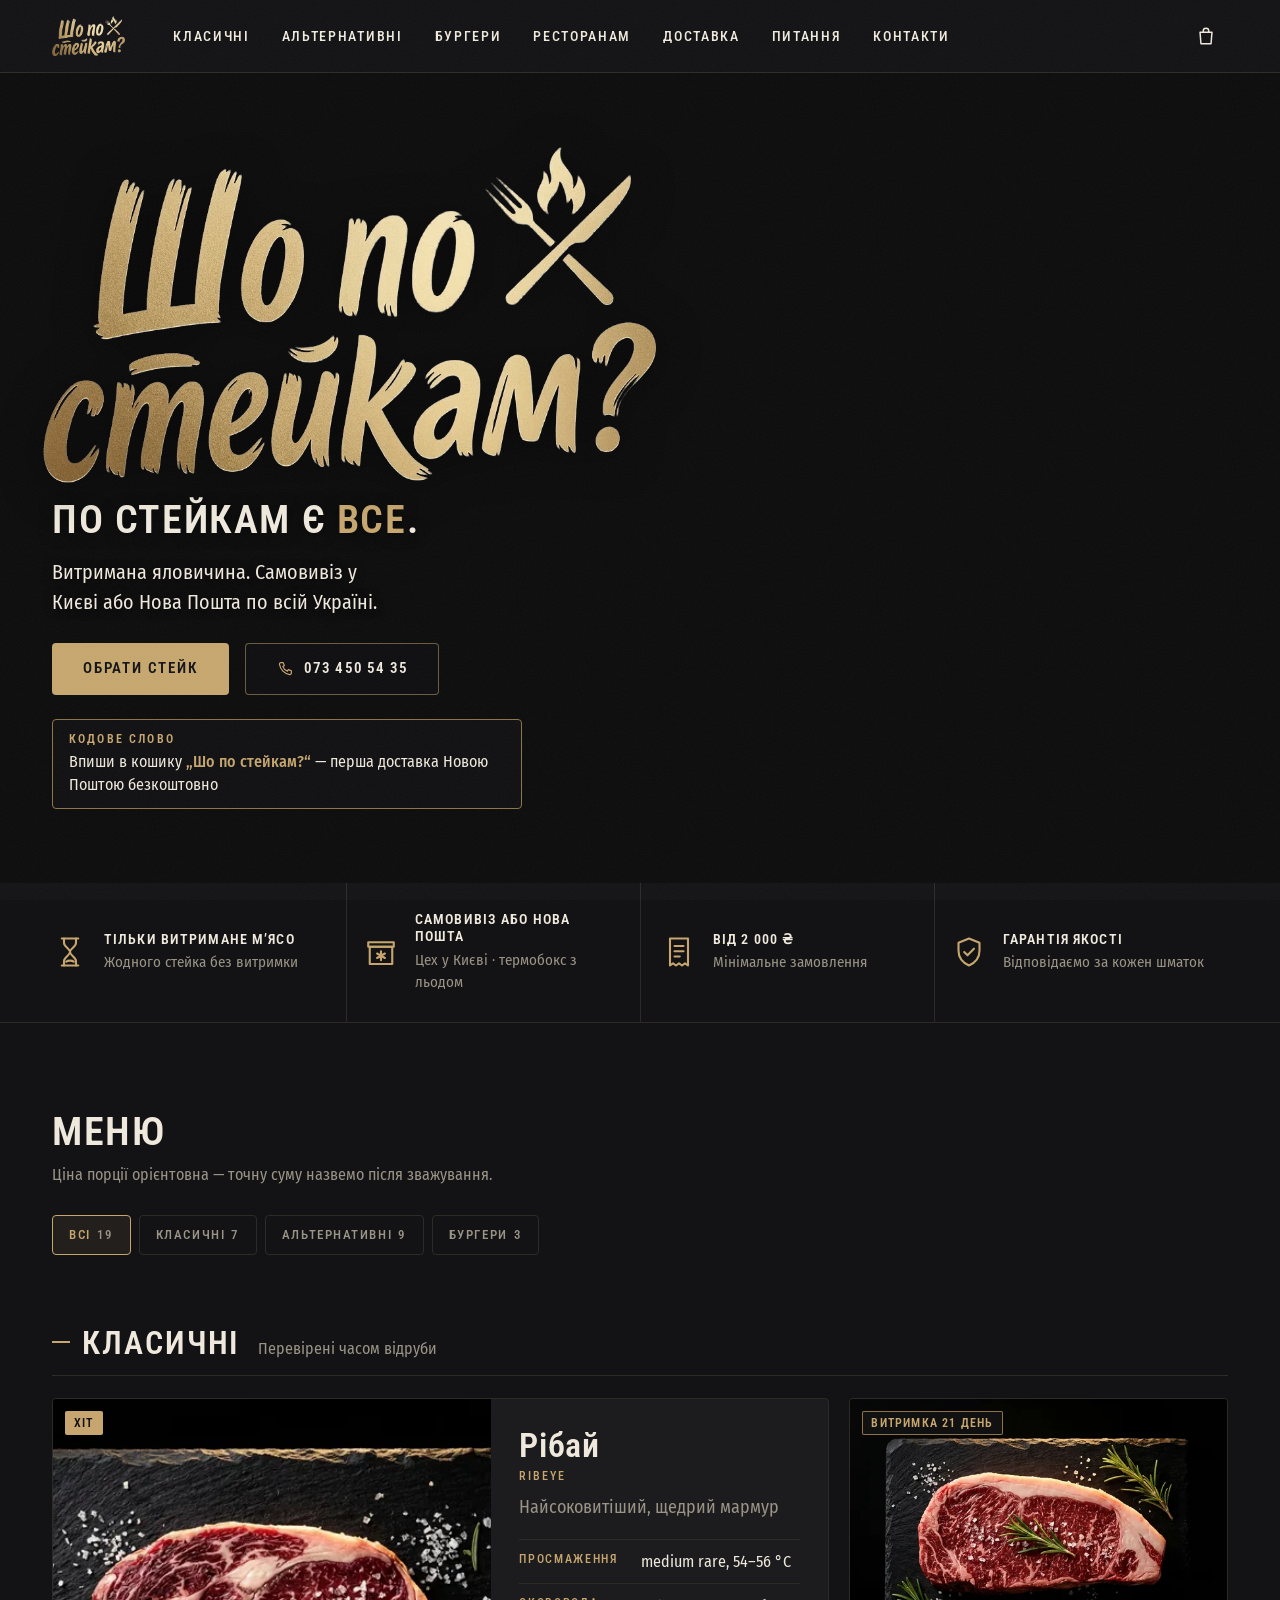
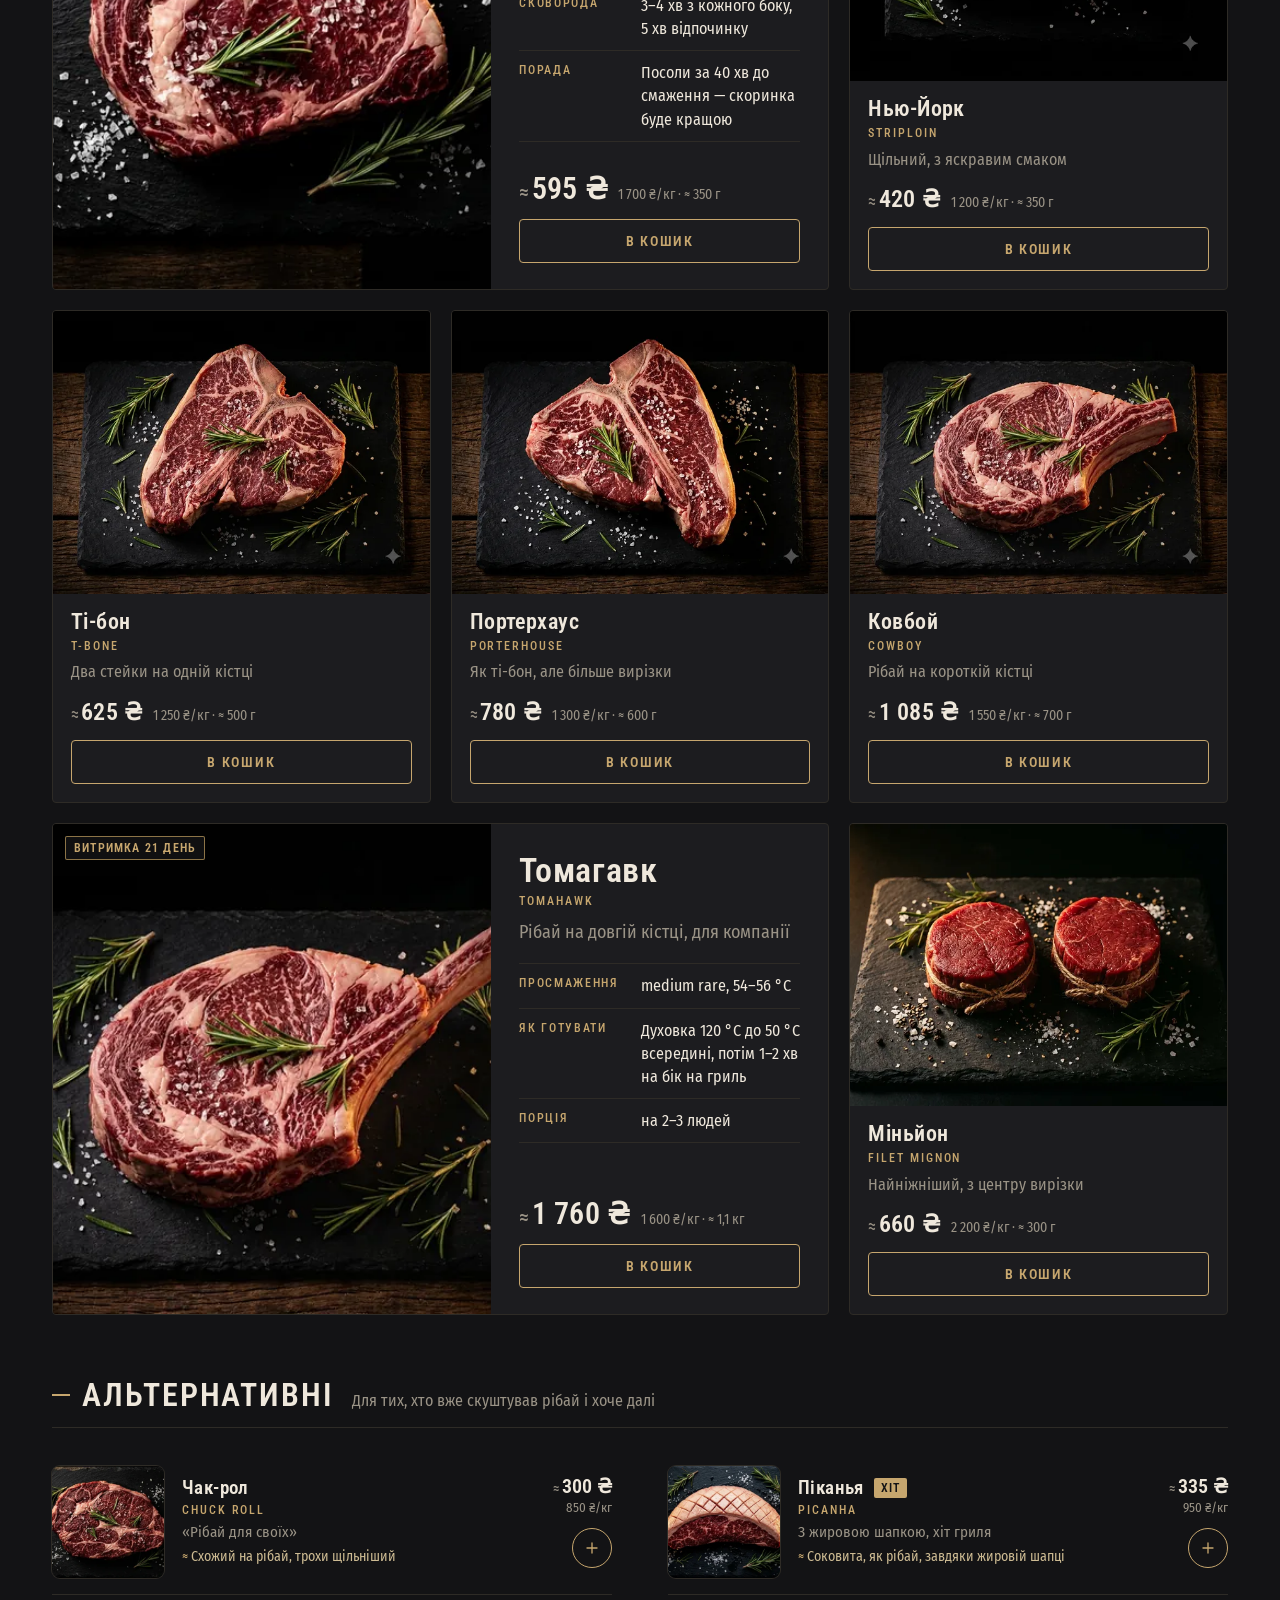
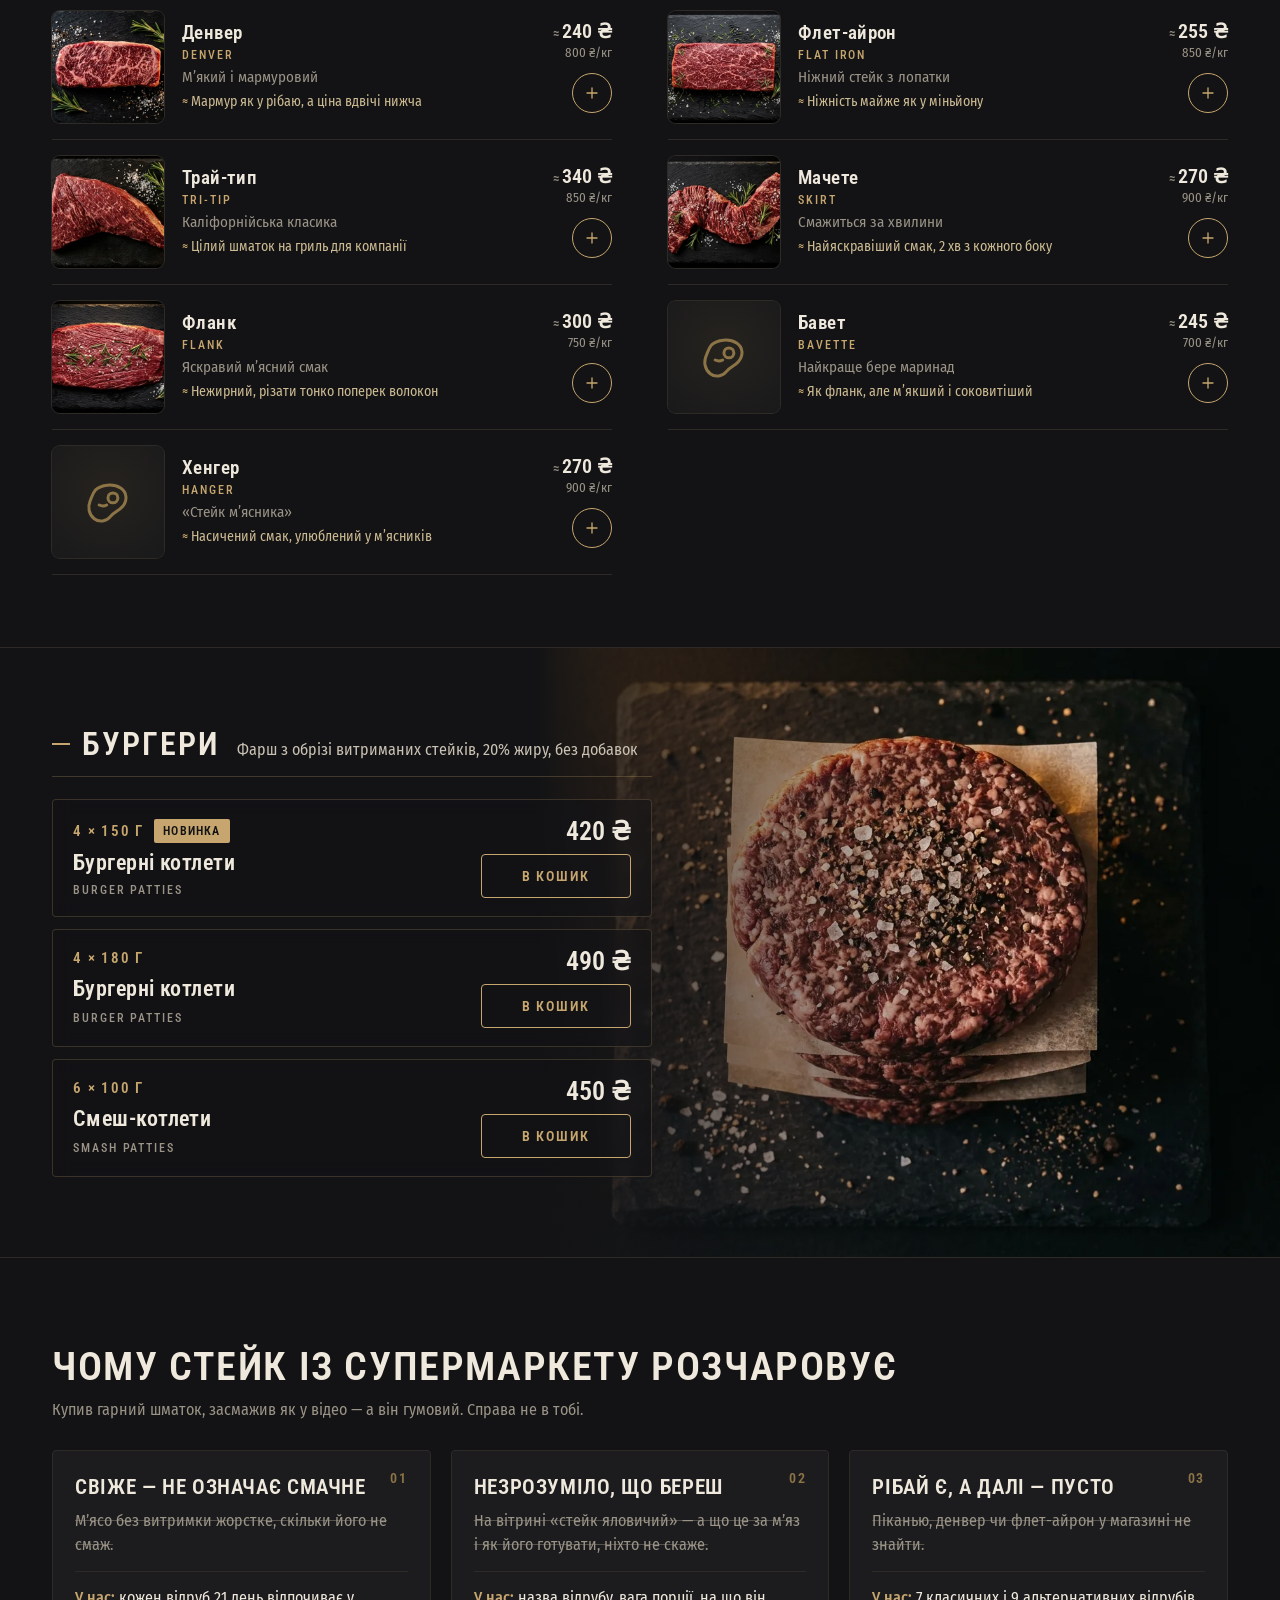
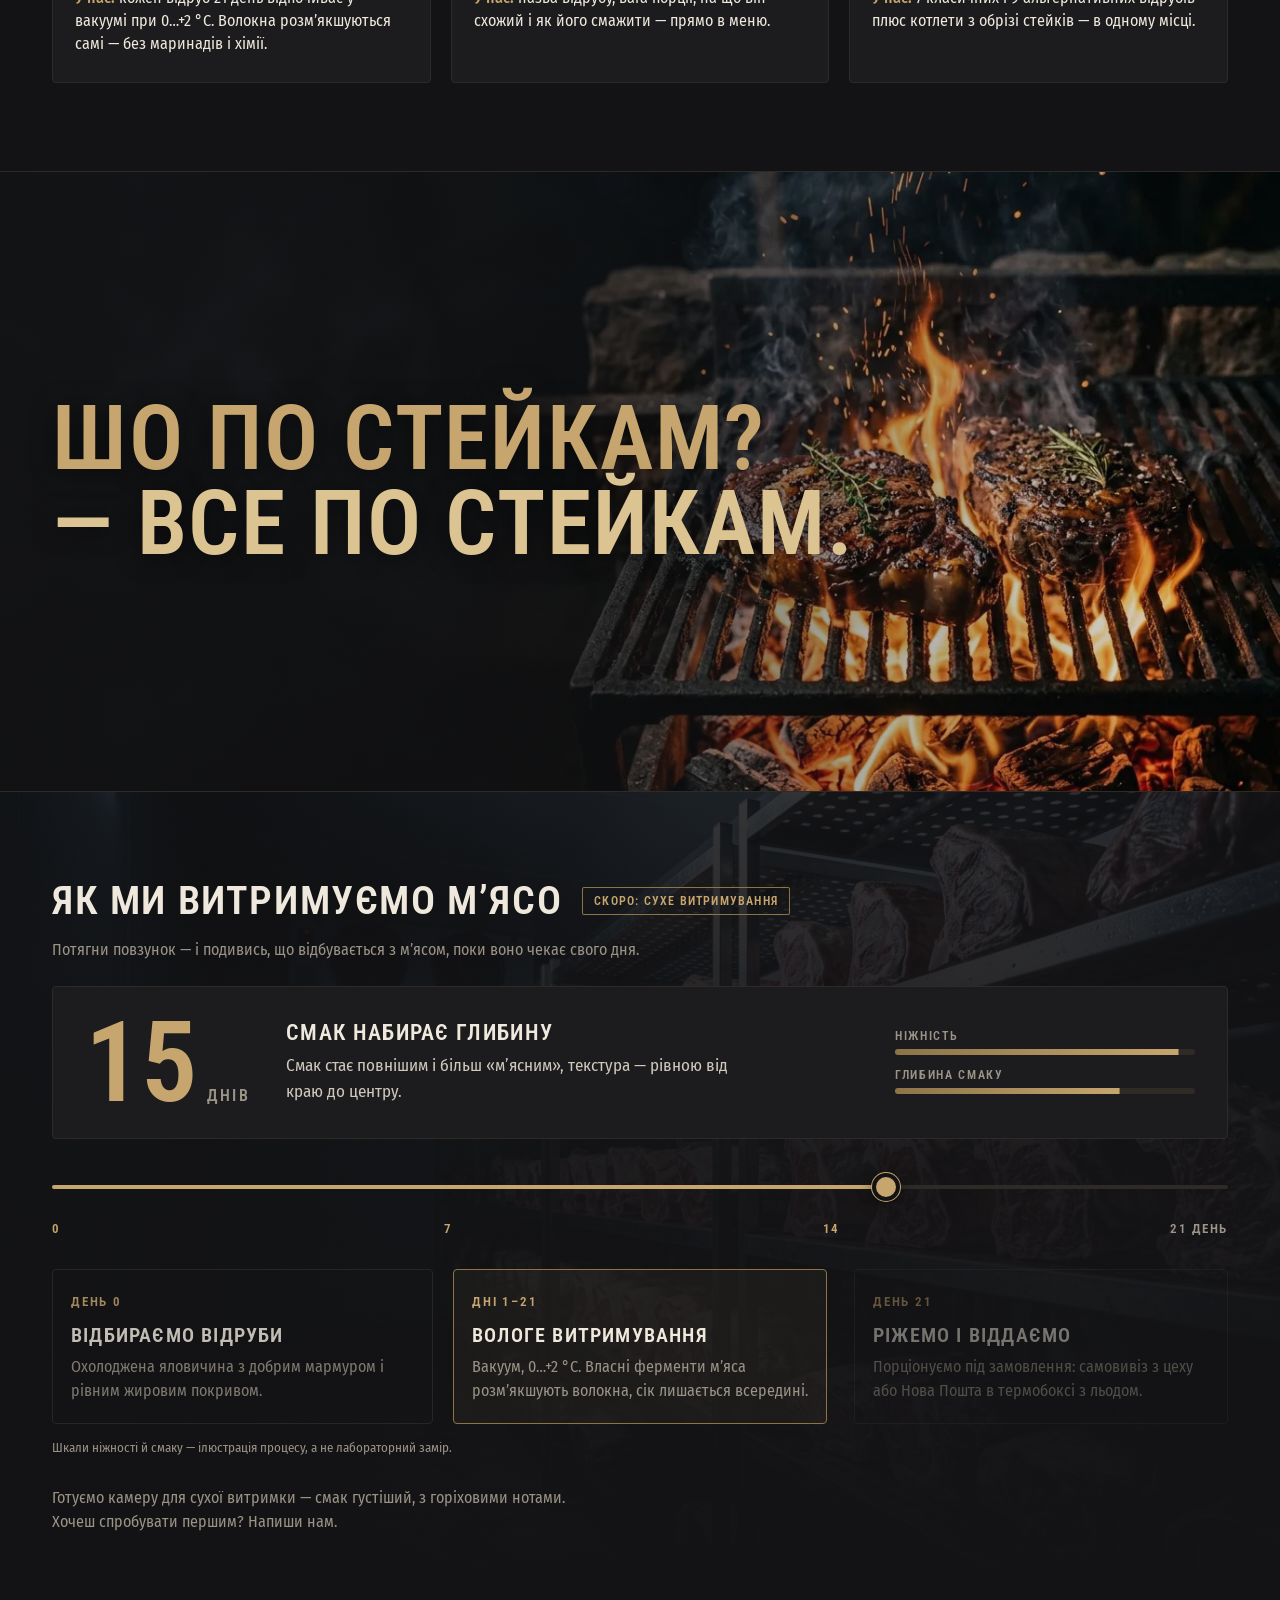
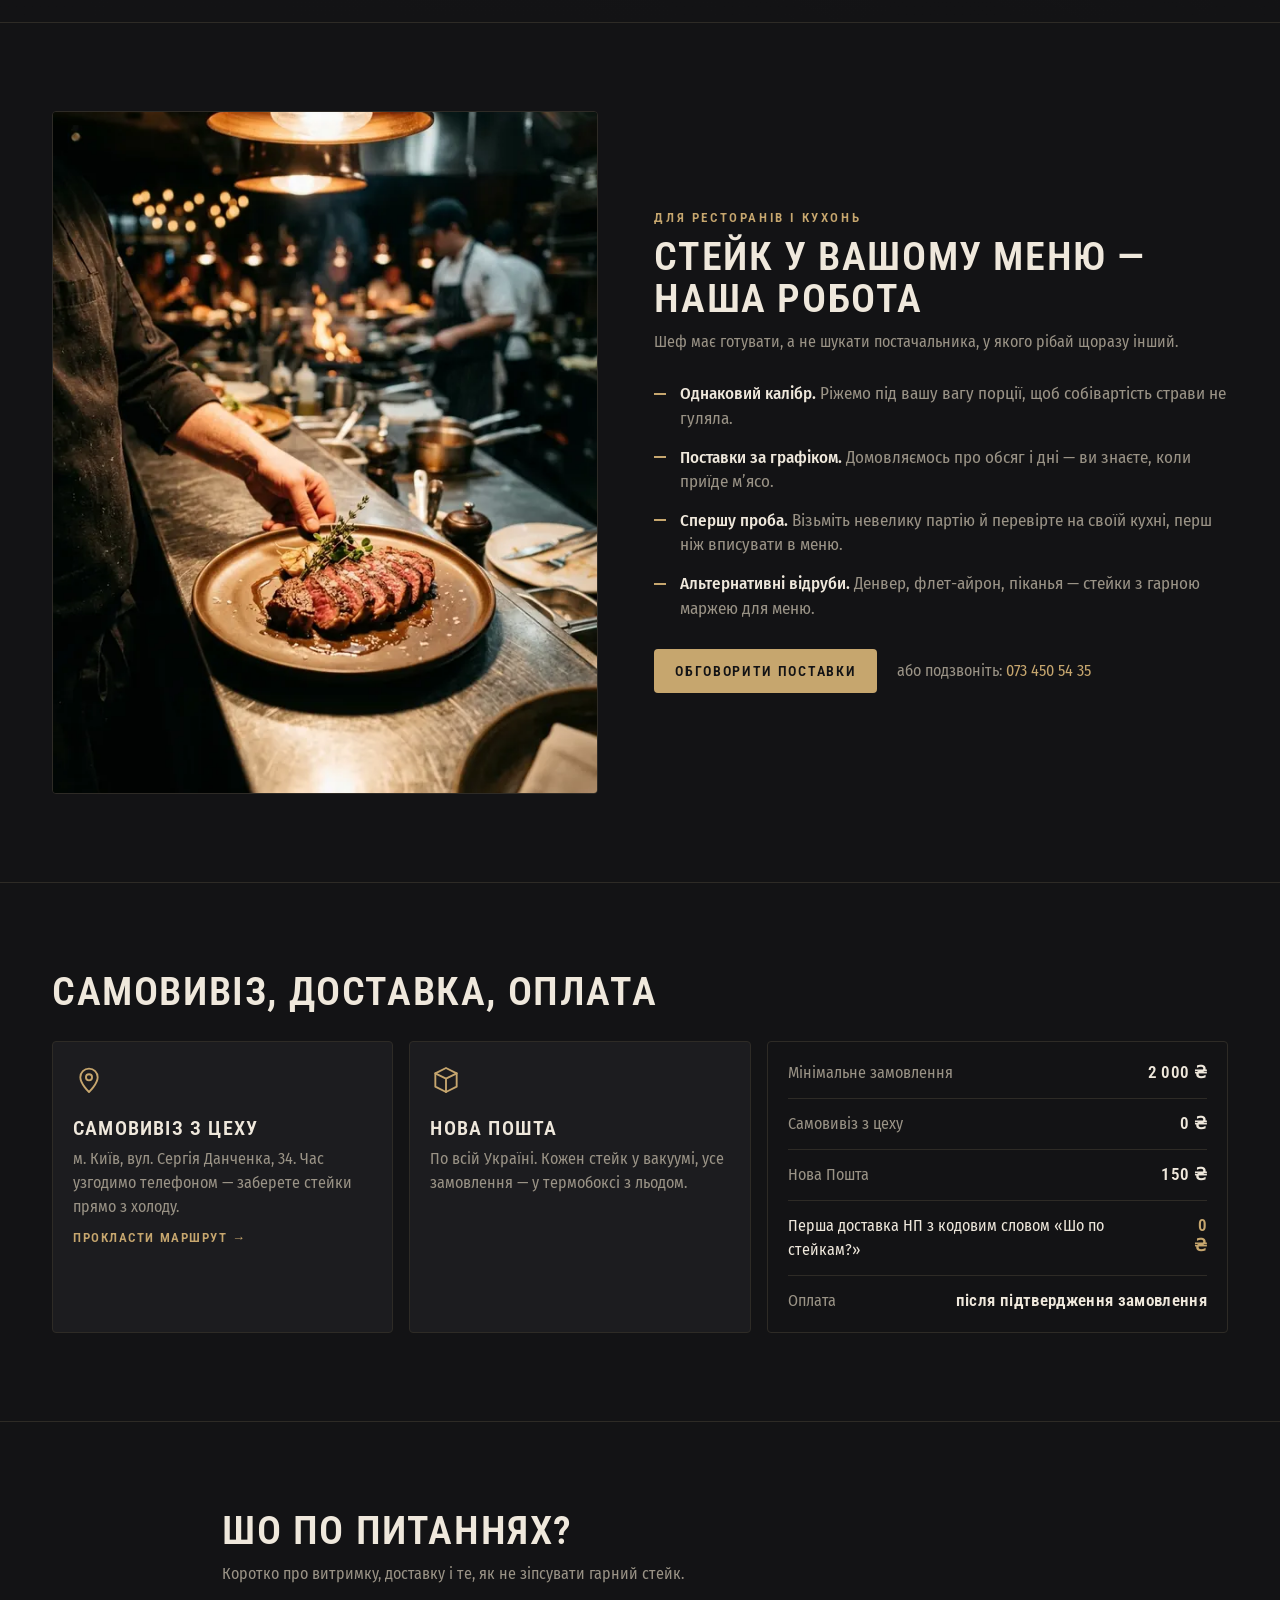
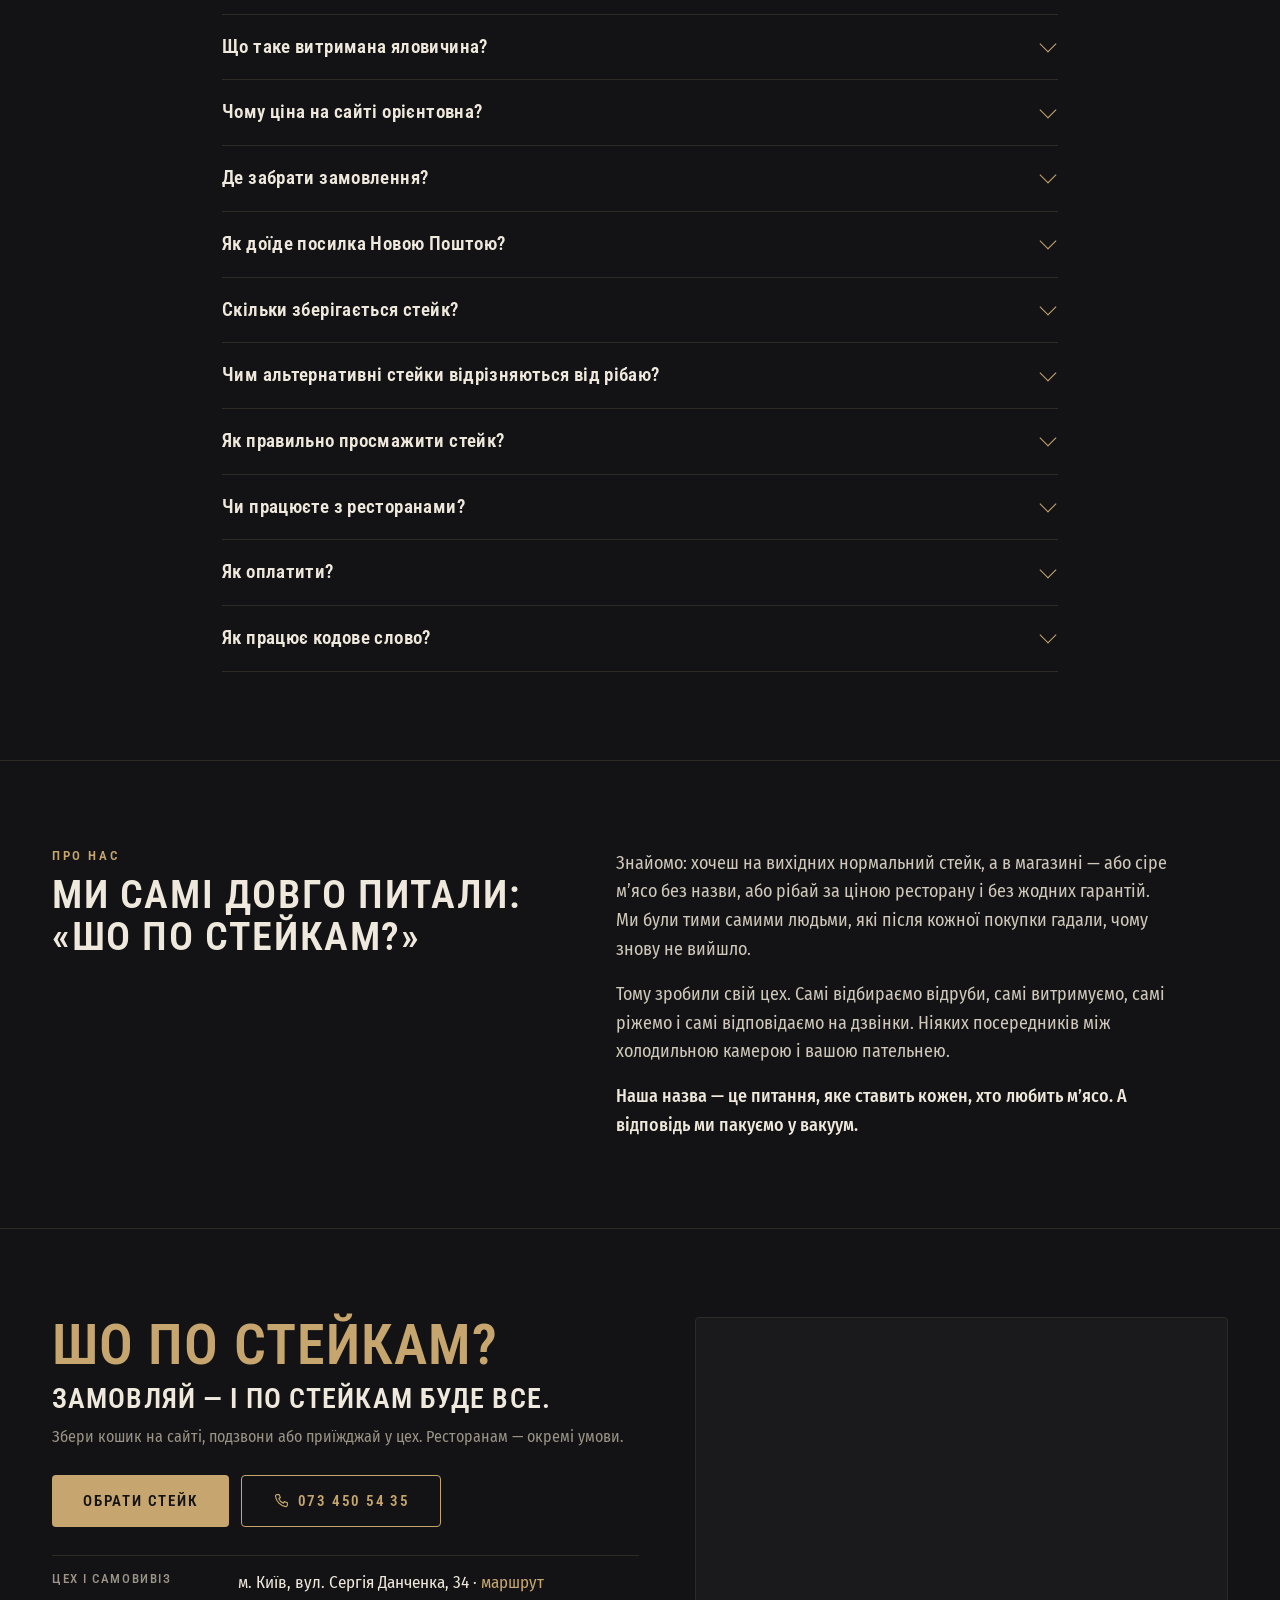
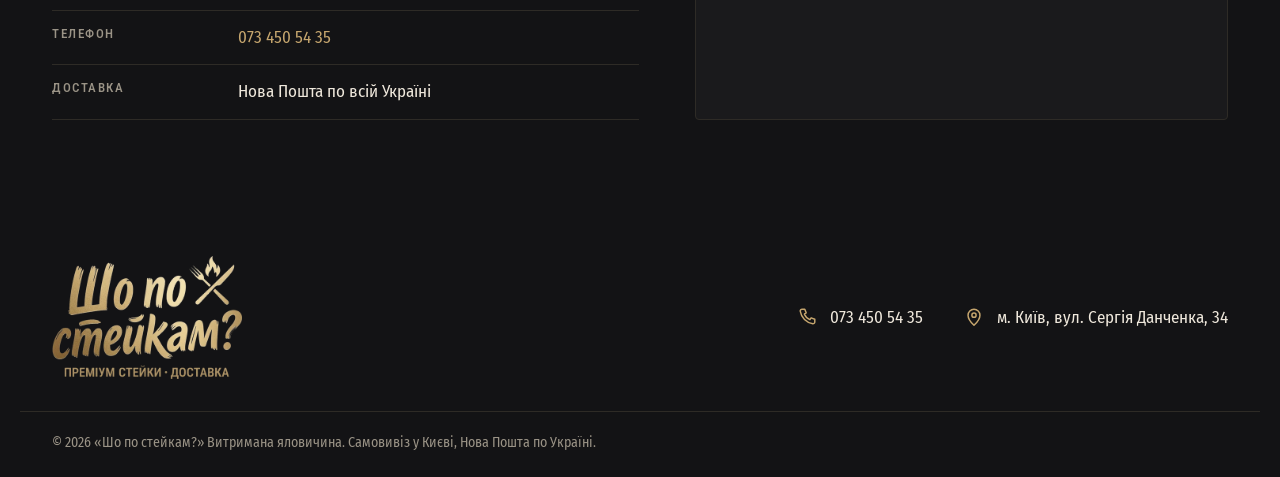
==== index.html @ bed05208 "Нові фото: hero на всю ширину, вогонь у банері, подача для ресторанів, камера витримки, котлети; фот" ====
<!doctype html>
<html lang="uk">
<head>
  <meta charset="utf-8">
  <meta name="viewport" content="width=device-width, initial-scale=1">
  <title>Шо по стейкам? — витримані стейки в Києві: самовивіз і Нова Пошта</title>
  <meta name="description" content="Витримана 21 день яловичина: рібай, нью-йорк, томагавк, піканья, денвер і бургерні котлети. Самовивіз з цеху в Києві (вул. Сергія Данченка, 34) або Нова Пошта по Україні в термобоксі з льодом. Для дому й ресторанів. Тел. 073 450 54 35.">
  <meta name="theme-color" content="#131315">
  <link rel="canonical" href="https://daud-coder.github.io/sho-po-steikam/">

  <meta property="og:type" content="website">
  <meta property="og:locale" content="uk_UA">
  <meta property="og:site_name" content="Шо по стейкам?">
  <meta property="og:url" content="https://daud-coder.github.io/sho-po-steikam/">
  <meta property="og:title" content="Шо по стейкам? — витримані стейки в Києві: самовивіз і Нова Пошта">
  <meta property="og:description" content="Шо по стейкам? По стейкам є ВСЕ. Витримана яловичина: самовивіз у Києві або Нова Пошта по Україні.">
  <meta property="og:image" content="https://daud-coder.github.io/sho-po-steikam/img/og-image.jpg">
  <meta property="og:image:width" content="1200">
  <meta property="og:image:height" content="630">
  <meta name="twitter:card" content="summary_large_image">

  <link rel="icon" type="image/png" href="img/favicon.png">
  <link rel="apple-touch-icon" href="img/apple-touch-icon.png">

  <link rel="preconnect" href="https://fonts.googleapis.com">
  <link rel="preconnect" href="https://fonts.gstatic.com" crossorigin>
  <link href="https://fonts.googleapis.com/css2?family=Fira+Sans+Condensed:wght@400;500&family=Roboto+Condensed:wght@500;600&display=swap&subset=cyrillic" rel="stylesheet">
  <link rel="stylesheet" href="css/styles.css">
  <link rel="preload" as="image" href="images/hero.webp" imagesrcset="images/hero-800.webp 800w, images/hero.webp 1376w" imagesizes="100vw" media="(min-width: 768px)" fetchpriority="high">
  <link rel="preload" as="image" href="images/hero-mobile.webp" media="(max-width: 767px)" fetchpriority="high">
  <link rel="preload" as="image" href="images/hero_wordmark.webp" fetchpriority="high">
  <script type="application/ld+json">{"@context": "https://schema.org", "@type": "Store", "name": "Шо по стейкам?", "description": "Витримані класичні та альтернативні стейки. Самовивіз з цеху в Києві або Нова Пошта по Україні.", "url": "https://daud-coder.github.io/sho-po-steikam/", "image": "https://daud-coder.github.io/sho-po-steikam/img/og-image.jpg", "telephone": "+380734505435", "address": {"@type": "PostalAddress", "streetAddress": "вул. Сергія Данченка, 34", "addressLocality": "Київ", "addressCountry": "UA"}, "areaServed": [{"@type": "City", "name": "Київ"}, {"@type": "Country", "name": "Україна"}], "priceRange": "₴₴₴", "currenciesAccepted": "UAH"}</script>
  <script type="application/ld+json">{"@context": "https://schema.org", "@type": "FAQPage", "mainEntity": [{"@type": "Question", "name": "Що таке витримана яловичина?", "acceptedAnswer": {"@type": "Answer", "text": "Після розбирання відруби 21 день відпочивають у вакуумі при 0…+2 °C. Власні ферменти м’яса розм’якшують волокна: стейк стає ніжнішим, а смак — глибшим. Жодних добавок, лише час і холод."}}, {"@type": "Question", "name": "Чому ціна на сайті орієнтовна?", "acceptedAnswer": {"@type": "Answer", "text": "Кожен стейк ріжемо вручну, тож вага трохи відрізняється. Ціна за кілограм фіксована, а точну суму менеджер назве після зважування — ще до оплати."}}, {"@type": "Question", "name": "Де забрати замовлення?", "acceptedAnswer": {"@type": "Answer", "text": "У нашому цеху: м. Київ, вул. Сергія Данченка, 34. Після оформлення зателефонуємо й домовимось про час — стейки чекатимуть у холоді."}}, {"@type": "Question", "name": "Як доїде посилка Новою Поштою?", "acceptedAnswer": {"@type": "Answer", "text": "Кожен стейк у вакуумі, усе замовлення — у термобоксі з льодом. Забери посилку в день прибуття і одразу поклади в холодильник."}}, {"@type": "Question", "name": "Скільки зберігається стейк?", "acceptedAnswer": {"@type": "Answer", "text": "У вакуумі в холодильнику при 0…+4 °C — до 5 днів. У морозилці — до 6 місяців; розморожуй повільно, у холодильнику за добу."}}, {"@type": "Question", "name": "Чим альтернативні стейки відрізняються від рібаю?", "acceptedAnswer": {"@type": "Answer", "text": "Це інші м’язи туші: денвер, флет-айрон, піканья, мачете. Вони дешевші за рібай, а смак у багатьох яскравіший. Біля кожного в меню написано, на що він схожий."}}, {"@type": "Question", "name": "Як правильно просмажити стейк?", "acceptedAnswer": {"@type": "Answer", "text": "Дістань стейк з холодильника за 30–40 хв, посоли, розігрій пательню або гриль до максимуму. 2–4 хв з кожного боку, потім 5 хв відпочинку. Термометр: 50 °C — rare, 55 °C — medium rare, 60 °C — medium."}}, {"@type": "Question", "name": "Чи працюєте з ресторанами?", "acceptedAnswer": {"@type": "Answer", "text": "Так. Ріжемо під вашу вагу порції, возимо за графіком, а для початку даємо пробну партію. Телефонуйте: 073 450 54 35."}}, {"@type": "Question", "name": "Як оплатити?", "acceptedAnswer": {"@type": "Answer", "text": "Після оформлення менеджер зателефонує, уточнить вагу й час самовивозу чи відправки та назве точну суму і спосіб оплати."}}, {"@type": "Question", "name": "Як працює кодове слово?", "acceptedAnswer": {"@type": "Answer", "text": "Впиши «Шо по стейкам?» у кошику — перша доставка Новою Поштою буде безкоштовною. Самовивіз і так безкоштовний."}}]}</script>
</head>
<body>
<svg width="0" height="0" style="position:absolute" aria-hidden="true">
  <defs>
    <symbol id="i-bag" viewBox="0 0 24 24"><path d="M5.5 8h13l-1 12.5h-11z"/><path d="M9 8V6.5a3 3 0 0 1 6 0V8"/></symbol>
    <symbol id="i-menu" viewBox="0 0 24 24"><path d="M4 7h16M4 12h16M4 17h16"/></symbol>
    <symbol id="i-close" viewBox="0 0 24 24"><path d="M6 6l12 12M18 6L6 18"/></symbol>
    <symbol id="i-plus" viewBox="0 0 24 24"><path d="M12 6v12M6 12h12"/></symbol>
    <symbol id="i-minus" viewBox="0 0 24 24"><path d="M6 12h12"/></symbol>
    <symbol id="i-back" viewBox="0 0 24 24"><path d="M15 6l-6 6 6 6"/></symbol>
    <symbol id="i-hourglass" viewBox="0 0 24 24"><path d="M6.5 3h11M6.5 21h11"/><path d="M8 3v3c0 2.5 4 3.8 4 6s-4 3.5-4 6v3M16 3v3c0 2.5-4 3.8-4 6s4 3.5 4 6v3"/><path d="M9.5 18.5c1-1 4-1 5 0"/></symbol>
    <symbol id="i-box" viewBox="0 0 24 24"><path d="M3.5 5.5h17v3h-17z"/><path d="M4.5 8.5h15v11.5h-15z"/><path d="M12 11.5v6M9.4 13l5.2 3M9.4 16l5.2-3"/></symbol>
    <symbol id="i-receipt" viewBox="0 0 24 24"><path d="M6 3h12v18l-2-1.4-2 1.4-2-1.4-2 1.4-2-1.4L6 21z"/><path d="M9 8h6M9 11.5h6M9 15h3.5"/></symbol>
    <symbol id="i-shield" viewBox="0 0 24 24"><path d="M12 3l7 2.8V11c0 4.8-3.2 8.3-7 10-3.8-1.7-7-5.2-7-10V5.8z"/><path d="M8.8 12l2.2 2.2 4.3-4.4"/></symbol>
    <symbol id="i-knife" viewBox="0 0 24 24"><path d="M4 20L16.5 7.5c1.8-1.8 3.8-2.6 4-2.4.2.2-.6 2.2-2.4 4L14 13.2l-2-2"/><path d="M4 20l3-1"/></symbol>
    <symbol id="i-drop" viewBox="0 0 24 24"><path d="M12 3.5c3 3.8 6 7.2 6 10.5a6 6 0 0 1-12 0c0-3.3 3-6.7 6-10.5z"/><path d="M9.2 14.5a2.9 2.9 0 0 0 2.8 2.7"/></symbol>
    <symbol id="i-truck" viewBox="0 0 24 24"><path d="M3 6.5h11v10H3zM14 10h3.8l3.2 3.3v3.2h-7"/><circle cx="7" cy="17.5" r="1.7"/><circle cx="17" cy="17.5" r="1.7"/></symbol>
    <symbol id="i-pin" viewBox="0 0 24 24"><path d="M12 21s-6.5-6-6.5-11a6.5 6.5 0 0 1 13 0c0 5-6.5 11-6.5 11z"/><circle cx="12" cy="10" r="2.3"/></symbol>
    <symbol id="i-parcel" viewBox="0 0 24 24"><path d="M12 3l8 4v10l-8 4-8-4V7z"/><path d="M4 7l8 4 8-4M12 11v10"/></symbol>
    <symbol id="i-instagram" viewBox="0 0 24 24"><rect x="4" y="4" width="16" height="16" rx="4.5"/><circle cx="12" cy="12" r="3.6"/><path d="M16.6 7.4h.01"/></symbol>
    <symbol id="i-telegram" viewBox="0 0 24 24"><path d="M20.5 4.5L3.5 11.2l5.3 2 2 5.8 3-3.6 4.5 3.4z"/><path d="M8.8 13.2l8.2-5.7-6.2 7.1"/></symbol>
    <symbol id="i-steak" viewBox="0 0 24 24"><path d="M6.2 6.6C9 3.9 14.6 3.4 18 5.6c3 1.9 3.3 5.8.9 8.6-2.1 2.4-4 2.6-5.6 4.6-1.9 2.4-5.3 2.9-7.6 1.1-2.6-2-3.1-5.6-1.9-8.3.7-1.6 1.1-3.6 2.4-5z"/><circle cx="14.4" cy="10.2" r="2.3"/><path d="M8 13.5c1.2.6 2.4.6 3.5 0"/></symbol>
    <symbol id="i-zoom" viewBox="0 0 24 24"><circle cx="10.5" cy="10.5" r="6"/><path d="M15 15l5 5M10.5 8v5M8 10.5h5"/></symbol>
    <symbol id="i-phone" viewBox="0 0 24 24"><path d="M6.6 3.5h3l1.5 4-2 1.3a10.5 10.5 0 0 0 6.1 6.1l1.3-2 4 1.5v3a2 2 0 0 1-2.2 2A16.5 16.5 0 0 1 4.6 5.7a2 2 0 0 1 2-2.2z"/></symbol>
  </defs>
</svg>

<a class="skip" href="#main">Перейти до змісту</a>

<div class="page" id="page">
  <header class="header" id="top">
    <div class="container header__row">
      <a class="header__logo" href="#top" aria-label="Шо по стейкам? — на початок сторінки">
        <img src="img/logo-header.webp" alt="Шо по стейкам?" width="240" height="131">
      </a>

      <nav class="nav" id="nav" aria-label="Головне меню">
        <a href="#catalog" data-filter="classic">Класичні</a>
        <a href="#catalog" data-filter="alt">Альтернативні</a>
        <a href="#catalog" data-filter="burger">Бургери</a>
        <a href="#horeca">Ресторанам</a>
        <a href="#delivery">Доставка</a>
        <a href="#faq">Питання</a>
        <a href="#contacts">Контакти</a>
      </nav>

      <div class="header__actions">
        <button class="icon-btn cart-btn" type="button" data-open-cart aria-label="Кошик, товарів: 0">
          <svg class="i" aria-hidden="true"><use href="#i-bag"/></svg>
          <span class="cart-btn__count" data-cart-count hidden>0</span>
        </button>
        <button class="icon-btn nav-toggle" type="button" aria-controls="nav" aria-expanded="false" aria-label="Відкрити меню">
          <svg class="i" aria-hidden="true"><use href="#i-menu"/></svg>
        </button>
      </div>
    </div>
  </header>

  <main id="main">
    <!-- 1. HERO -->
    <section class="hero" aria-labelledby="hero-title">
      <div class="hero__media">
        <picture>
          <source media="(max-width: 767px)" srcset="images/hero-mobile.webp">
          <img src="images/hero.webp" srcset="images/hero-800.webp 800w, images/hero.webp 1376w" sizes="100vw"
               alt="Обсмажений стейк на кістці в чавунній сковороді, нарізаний до medium rare" width="1376" height="768" fetchpriority="high" decoding="async">
        </picture>
      </div>
      <div class="container hero__inner">
        <h1 class="visually-hidden" id="hero-title">Шо по стейкам? По стейкам є ВСЕ.</h1>
        <img class="hero__wordmark" src="images/hero_wordmark.webp" alt="Шо по стейкам?" width="933" height="510" fetchpriority="high" decoding="async">
        <p class="hero__answer" aria-hidden="true">По стейкам є <em>ВСЕ</em>.</p>
        <p class="hero__sub">Витримана яловичина. Самовивіз у Києві або Нова Пошта по всій Україні.</p>
        <div class="hero__cta">
          <a class="btn btn--primary btn--lg" href="#catalog">Обрати стейк</a>
          <a class="btn btn--ghost btn--lg hero__call" data-link="tel" href="tel:+380734505435" aria-label="Зателефонувати: 073 450 54 35"><svg class="i" aria-hidden="true"><use href="#i-phone"/></svg><span data-cfg="phone">073 450 54 35</span></a>
        </div>
        <p class="codeword-plate">
          <span class="codeword-plate__label">Кодове слово</span>
          Впиши в кошику <strong>„Шо по стейкам?“</strong> — перша доставка Новою Поштою безкоштовно
        </p>
      </div>
    </section>

    <!-- 2. ПЕРЕВАГИ -->
    <section class="perks" aria-label="Наші переваги">
      <ul class="container perks__list">
        <li class="perk">
          <svg class="perk__icon" aria-hidden="true"><use href="#i-hourglass"/></svg>
          <div><h2 class="perk__title">Тільки витримане м’ясо</h2><p class="perk__text">Жодного стейка без витримки</p></div>
        </li>
        <li class="perk">
          <svg class="perk__icon" aria-hidden="true"><use href="#i-box"/></svg>
          <div><h2 class="perk__title">Самовивіз або Нова Пошта</h2><p class="perk__text">Цех у Києві · термобокс з льодом</p></div>
        </li>
        <li class="perk">
          <svg class="perk__icon" aria-hidden="true"><use href="#i-receipt"/></svg>
          <div><h2 class="perk__title">Від 2 000 ₴</h2><p class="perk__text">Мінімальне замовлення</p></div>
        </li>
        <li class="perk">
          <svg class="perk__icon" aria-hidden="true"><use href="#i-shield"/></svg>
          <div><h2 class="perk__title">Гарантія якості</h2><p class="perk__text">Відповідаємо за кожен шматок</p></div>
        </li>
      </ul>
    </section>

    <!-- 3. КАТАЛОГ (групи малює js/app.js з js/products.js) -->
    <section class="section catalog" id="catalog" aria-labelledby="catalog-title">
      <div class="container">
        <div class="section__head">
          <h2 class="section__title" id="catalog-title">Меню</h2>
          <p class="section__lead">Ціна порції орієнтовна — точну суму назвемо після зважування.</p>
        </div>
        <div class="tabs" role="group" aria-label="Фільтр каталогу" data-tabs></div>
      </div>
      <div class="catalog__groups" data-grid aria-live="polite"></div>
    </section>

    <!-- ЧОМУ НЕ СУПЕРМАРКЕТ -->
    <section class="section pains-sec" aria-labelledby="pains-title">
      <div class="container">
        <div class="section__head">
          <h2 class="section__title" id="pains-title">Чому стейк із супермаркету розчаровує</h2>
          <p class="section__lead">Купив гарний шматок, засмажив як у відео — а він гумовий. Справа не в тобі.</p>
        </div>
        <ol class="pains">
          <li class="pain">
            <p class="pain__q">Свіже — не означає смачне</p>
            <p class="pain__bad">М’ясо без витримки жорстке, скільки його не смаж.</p>
            <p class="pain__good"><strong>У нас:</strong> кожен відруб 21 день відпочиває у вакуумі при 0…+2 °C. Волокна розм’якшуються самі — без маринадів і хімії.</p>
          </li>
          <li class="pain">
            <p class="pain__q">Незрозуміло, що береш</p>
            <p class="pain__bad">На вітрині «стейк яловичий» — а що це за м’яз і як його готувати, ніхто не скаже.</p>
            <p class="pain__good"><strong>У нас:</strong> назва відрубу, вага порції, на що він схожий і як його смажити — прямо в меню.</p>
          </li>
          <li class="pain">
            <p class="pain__q">Рібай є, а далі — пусто</p>
            <p class="pain__bad">Піканью, денвер чи флет-айрон у магазині не знайти.</p>
            <p class="pain__good"><strong>У нас:</strong> 7 класичних і 9 альтернативних відрубів плюс котлети з обрізі стейків — в одному місці.</p>
          </li>
        </ol>
      </div>
    </section>

    <!-- БАНЕР -->
    <section class="banner" aria-label="Шо по стейкам? — Все по стейкам.">
      <img class="banner__img" src="images/banner.webp" srcset="images/banner-800.webp 800w, images/banner.webp 1376w" sizes="100vw"
           alt="Два стейки на решітці гриля над вогнем" width="1376" height="768" loading="lazy" decoding="async">
      <div class="container banner__inner" data-reveal>
        <p class="banner__text">Шо по стейкам?<span>Все по стейкам.</span></p>
      </div>
    </section>

    <!-- 4. ЯК МИ ВИТРИМУЄМО -->
    <section class="section aging" aria-labelledby="aging-title">
      <img class="aging__bg" src="images/aging-room.webp" srcset="images/aging-room-800.webp 800w, images/aging-room.webp 1376w" sizes="100vw"
           alt="" width="1376" height="768" loading="lazy" decoding="async">
      <div class="container aging__inner">
        <div class="section__head section__head--row" data-reveal>
          <h2 class="section__title" id="aging-title">Як ми витримуємо м’ясо</h2>
          <span class="badge badge--soon">Скоро: сухе витримування</span>
        </div>
        <p class="section__lead ager__lead">Потягни повзунок — і подивись, що відбувається з м’ясом, поки воно чекає свого дня.</p>
        <div class="ager" data-ager data-reveal>
          <div class="ager__panel">
            <p class="ager__day" aria-hidden="true"><span class="ager__num" data-ager-num>0</span><span class="ager__unit" data-ager-unit>день</span></p>
            <div class="ager__info" aria-live="polite">
              <p class="ager__stage" data-ager-stage>Відбір</p>
              <p class="ager__text" data-ager-text>Беремо охолоджені відруби з добрим мармуром і рівним жировим покривом, пакуємо у вакуум.</p>
            </div>
            <div class="ager__meters" aria-hidden="true">
              <div class="meter"><span class="meter__label">Ніжність</span><span class="meter__bar"><span data-ager-tender></span></span></div>
              <div class="meter"><span class="meter__label">Глибина смаку</span><span class="meter__bar"><span data-ager-flavor></span></span></div>
            </div>
          </div>
          <div class="ager__control">
            <label class="visually-hidden" for="ager-range">День витримки</label>
            <input class="ager__range" id="ager-range" type="range" min="0" max="21" step="1" value="0" data-ager-range>
            <div class="ager__ticks">
              <button type="button" data-ager-go="0" style="--at:0.0000">0</button>
              <button type="button" data-ager-go="7" style="--at:0.3333">7</button>
              <button type="button" data-ager-go="14" style="--at:0.6667">14</button>
              <button type="button" data-ager-go="21" style="--at:1">21 день</button>
            </div>
          </div>
          <ol class="ager__stages">
            <li class="stage" data-ager-step="0">
              <span class="stage__day">День 0</span>
              <h3 class="stage__title">Відбираємо відруби</h3>
              <p class="stage__text">Охолоджена яловичина з добрим мармуром і рівним жировим покривом.</p>
            </li>
            <li class="stage" data-ager-step="1">
              <span class="stage__day">Дні 1–21</span>
              <h3 class="stage__title">Вологе витримування</h3>
              <p class="stage__text">Вакуум, 0…+2 °C. Власні ферменти м’яса розм’якшують волокна, сік лишається всередині.</p>
            </li>
            <li class="stage" data-ager-step="2">
              <span class="stage__day">День 21</span>
              <h3 class="stage__title">Ріжемо і віддаємо</h3>
              <p class="stage__text">Порціонуємо під замовлення: самовивіз з цеху або Нова Пошта в термобоксі з льодом.</p>
            </li>
          </ol>
          <p class="ager__note">Шкали ніжності й смаку — ілюстрація процесу, а не лабораторний замір.</p>
        </div>
        <p class="aging__note">Готуємо камеру для сухої витримки — смак густіший, з горіховими нотами. Хочеш спробувати першим? Напиши нам.</p>
      </div>
    </section>

    <!-- ДЛЯ РЕСТОРАНІВ -->
    <section class="section horeca" id="horeca" aria-labelledby="horeca-title">
      <div class="container horeca__grid">
        <div class="horeca__media">
          <img src="images/horeca-plate.webp" srcset="images/horeca-plate-600.webp 600w, images/horeca-plate.webp 896w" sizes="(min-width: 1024px) 45vw, 100vw"
               alt="Кухар ресторану подає нарізаний стейк на тарілці" width="896" height="1200" loading="lazy" decoding="async">
        </div>
        <div class="horeca__body">
          <div class="section__head">
            <p class="kicker">Для ресторанів і кухонь</p>
            <h2 class="section__title" id="horeca-title">Стейк у вашому меню — наша робота</h2>
            <p class="section__lead">Шеф має готувати, а не шукати постачальника, у якого рібай щоразу інший.</p>
          </div>
          <ul class="horeca__points">
            <li><strong>Однаковий калібр.</strong> Ріжемо під вашу вагу порції, щоб собівартість страви не гуляла.</li>
            <li><strong>Поставки за графіком.</strong> Домовляємось про обсяг і дні — ви знаєте, коли приїде м’ясо.</li>
            <li><strong>Спершу проба.</strong> Візьміть невелику партію й перевірте на своїй кухні, перш ніж вписувати в меню.</li>
            <li><strong>Альтернативні відруби.</strong> Денвер, флет-айрон, піканья — стейки з гарною маржею для меню.</li>
          </ul>
          <div class="horeca__cta">
            <a class="btn btn--primary" data-link="tel" href="tel:+380734505435">Обговорити поставки</a>
            <p class="horeca__phone">або подзвоніть: <a data-link="tel" href="tel:+380734505435"><span data-cfg="phone">073 450 54 35</span></a></p>
          </div>
        </div>
      </div>
    </section>

    <!-- 5. ДОСТАВКА І ОПЛАТА -->
    <section class="section delivery" id="delivery" aria-labelledby="delivery-title">
      <div class="container">
        <div class="section__head">
          <h2 class="section__title" id="delivery-title">Самовивіз, доставка, оплата</h2>
        </div>
        <div class="delivery__grid">
          <article class="dcard">
            <svg class="dcard__icon" aria-hidden="true"><use href="#i-pin"/></svg>
            <h3 class="dcard__title">Самовивіз з цеху</h3>
            <p class="dcard__text"><span data-cfg="pickupAddress">м. Київ, вул. Сергія Данченка, 34</span>. Час узгодимо телефоном — заберете стейки прямо з холоду.</p>
            <a class="dcard__link" data-link="map" href="#">Прокласти маршрут →</a>
          </article>
          <article class="dcard">
            <svg class="dcard__icon" aria-hidden="true"><use href="#i-parcel"/></svg>
            <h3 class="dcard__title">Нова Пошта</h3>
            <p class="dcard__text">По всій Україні. Кожен стейк у вакуумі, усе замовлення — у термобоксі з льодом.</p>
          </article>
          <dl class="terms">
            <div class="terms__row"><dt>Мінімальне замовлення</dt><dd data-cfg="minOrder">2 000 ₴</dd></div>
            <div class="terms__row"><dt>Самовивіз з цеху</dt><dd>0 ₴</dd></div>
            <div class="terms__row"><dt>Нова Пошта</dt><dd data-cfg="deliveryFee">150 ₴</dd></div>
            <div class="terms__row terms__row--gold"><dt>Перша доставка НП з кодовим словом «Шо по стейкам?»</dt><dd>0 ₴</dd></div>
            <div class="terms__row"><dt>Оплата</dt><dd>після підтвердження замовлення</dd></div>
          </dl>
        </div>
      </div>
    </section>

    <!-- 6. ПИТАННЯ (відгуки додамо, коли будуть справжні) -->
    <section class="section faq" id="faq" aria-labelledby="faq-title">
      <div class="container faq__wrap">
        <div class="section__head">
          <h2 class="section__title" id="faq-title">Шо по питаннях?</h2>
          <p class="section__lead">Коротко про витримку, доставку і те, як не зіпсувати гарний стейк.</p>
        </div>
        <div class="faq__list">
          <details class="faq__item">
            <summary>Що таке витримана яловичина?</summary>
            <p>Після розбирання відруби 21 день відпочивають у вакуумі при 0…+2 °C. Власні ферменти м’яса розм’якшують волокна: стейк стає ніжнішим, а смак — глибшим. Жодних добавок, лише час і холод.</p>
          </details>
          <details class="faq__item">
            <summary>Чому ціна на сайті орієнтовна?</summary>
            <p>Кожен стейк ріжемо вручну, тож вага трохи відрізняється. Ціна за кілограм фіксована, а точну суму менеджер назве після зважування — ще до оплати.</p>
          </details>
          <details class="faq__item">
            <summary>Де забрати замовлення?</summary>
            <p>У нашому цеху: м. Київ, вул. Сергія Данченка, 34. Після оформлення зателефонуємо й домовимось про час — стейки чекатимуть у холоді.</p>
          </details>
          <details class="faq__item">
            <summary>Як доїде посилка Новою Поштою?</summary>
            <p>Кожен стейк у вакуумі, усе замовлення — у термобоксі з льодом. Забери посилку в день прибуття і одразу поклади в холодильник.</p>
          </details>
          <details class="faq__item">
            <summary>Скільки зберігається стейк?</summary>
            <p>У вакуумі в холодильнику при 0…+4 °C — до 5 днів. У морозилці — до 6 місяців; розморожуй повільно, у холодильнику за добу.</p>
          </details>
          <details class="faq__item">
            <summary>Чим альтернативні стейки відрізняються від рібаю?</summary>
            <p>Це інші м’язи туші: денвер, флет-айрон, піканья, мачете. Вони дешевші за рібай, а смак у багатьох яскравіший. Біля кожного в меню написано, на що він схожий.</p>
          </details>
          <details class="faq__item">
            <summary>Як правильно просмажити стейк?</summary>
            <p>Дістань стейк з холодильника за 30–40 хв, посоли, розігрій пательню або гриль до максимуму. 2–4 хв з кожного боку, потім 5 хв відпочинку. Термометр: 50 °C — rare, 55 °C — medium rare, 60 °C — medium.</p>
          </details>
          <details class="faq__item">
            <summary>Чи працюєте з ресторанами?</summary>
            <p>Так. Ріжемо під вашу вагу порції, возимо за графіком, а для початку даємо пробну партію. Телефонуйте: 073 450 54 35.</p>
          </details>
          <details class="faq__item">
            <summary>Як оплатити?</summary>
            <p>Після оформлення менеджер зателефонує, уточнить вагу й час самовивозу чи відправки та назве точну суму і спосіб оплати.</p>
          </details>
          <details class="faq__item">
            <summary>Як працює кодове слово?</summary>
            <p>Впиши «Шо по стейкам?» у кошику — перша доставка Новою Поштою буде безкоштовною. Самовивіз і так безкоштовний.</p>
          </details>
        </div>
      </div>
    </section>

    <!-- ПРО НАС -->
    <section class="section about" id="about" aria-labelledby="about-title">
      <div class="container about__grid">
        <div>
          <p class="kicker">Про нас</p>
          <h2 class="section__title" id="about-title">Ми самі довго питали: «Шо по стейкам?»</h2>
        </div>
        <div class="about__text">
          <p>Знайомо: хочеш на вихідних нормальний стейк, а в магазині — або сіре м’ясо без назви, або рібай за ціною ресторану і без жодних гарантій. Ми були тими самими людьми, які після кожної покупки гадали, чому знову не вийшло.</p>
          <p>Тому зробили свій цех. Самі відбираємо відруби, самі витримуємо, самі ріжемо і самі відповідаємо на дзвінки. Ніяких посередників між холодильною камерою і вашою пательнею.</p>
          <p>Наша назва — це питання, яке ставить кожен, хто любить м’ясо. А відповідь ми пакуємо у вакуум.</p>
        </div>
      </div>
    </section>

    <!-- ФІНАЛЬНИЙ ЗАКЛИК + КОНТАКТИ -->
    <section class="section contacts" id="contacts" aria-labelledby="contacts-title">
      <div class="container contacts__grid">
        <div class="contacts__body">
          <h2 class="contacts__title" id="contacts-title">Шо по стейкам? <span>Замовляй — і по стейкам буде все.</span></h2>
          <p class="section__lead">Збери кошик на сайті, подзвони або приїжджай у цех. Ресторанам — окремі умови.</p>
          <div class="contacts__actions">
            <a class="btn btn--primary btn--lg" href="#catalog">Обрати стейк</a>
            <a class="btn btn--outline btn--lg" data-link="tel" href="tel:+380734505435"><svg class="i" aria-hidden="true"><use href="#i-phone"/></svg><span data-cfg="phone">073 450 54 35</span></a>
          </div>
          <dl class="contacts__list">
            <div><dt>Цех і самовивіз</dt><dd><span data-cfg="pickupAddress">м. Київ, вул. Сергія Данченка, 34</span> · <a data-link="map" href="#">маршрут</a></dd></div>
            <div><dt>Телефон</dt><dd><a data-link="tel" href="tel:+380734505435"><span data-cfg="phone">073 450 54 35</span></a></dd></div>
            <div><dt>Доставка</dt><dd>Нова Пошта по всій Україні</dd></div>
          </dl>
        </div>
        <div class="contacts__map">
          <iframe title="Карта: цех «Шо по стейкам?», Київ, вул. Сергія Данченка, 34" loading="lazy" referrerpolicy="no-referrer-when-downgrade"
                  src="https://www.google.com/maps?q=%D0%9A%D0%B8%D1%97%D0%B2%2C+%D0%B2%D1%83%D0%BB%D0%B8%D1%86%D1%8F+%D0%A1%D0%B5%D1%80%D0%B3%D1%96%D1%8F+%D0%94%D0%B0%D0%BD%D1%87%D0%B5%D0%BD%D0%BA%D0%B0%2C+34&z=15&output=embed"></iframe>
        </div>
      </div>
    </section>
  </main>

  <footer class="footer">
    <div class="container footer__row">
      <img class="footer__logo" src="img/logo-full.webp" alt="Шо по стейкам? — преміум стейки, доставка" width="480" height="312" loading="lazy">
      <div class="footer__contacts">
        <a class="footer__link" data-link="phone" href="#"><svg class="i" aria-hidden="true"><use href="#i-phone"/></svg><span data-cfg="phone">[ТЕЛЕФОН]</span></a>
        <a class="footer__link" data-link="instagram" href="#"><svg class="i" aria-hidden="true"><use href="#i-instagram"/></svg>Instagram</a>
        <a class="footer__link" data-link="telegram" href="#"><svg class="i" aria-hidden="true"><use href="#i-telegram"/></svg>Telegram</a>
        <a class="footer__link" data-link="map" href="#"><svg class="i" aria-hidden="true"><use href="#i-pin"/></svg><span data-cfg="pickupAddress">м. Київ, вул. Сергія Данченка, 34</span></a>
      </div>
    </div>
    <div class="container footer__copy">
      <p>© <span data-year>2026</span> «Шо по стейкам?» Витримана яловичина. Самовивіз у Києві, Нова Пошта по Україні.</p>
    </div>
  </footer>
</div>

<!-- Плаваюча панель кошика на мобільному -->
<button class="cartbar" type="button" data-open-cart hidden>
  <span class="cartbar__left"><svg class="i" aria-hidden="true"><use href="#i-bag"/></svg><span data-cartbar-count>0</span></span>
  <span class="cartbar__label">Кошик</span>
  <span class="cartbar__sum" data-cartbar-sum>0 ₴</span>
</button>

<!-- Фото альтернативного стейка на весь екран -->
<dialog class="zoom" data-zoom-dialog aria-labelledby="zoom-name">
  <button class="icon-btn zoom__close" type="button" data-zoom-close aria-label="Закрити фото">
    <svg class="i" aria-hidden="true"><use href="#i-close"/></svg>
  </button>
  <img class="zoom__img" data-zoom-img src="" alt="" width="1200" height="896">
  <div class="zoom__cap">
    <div>
      <p class="zoom__name" id="zoom-name" data-zoom-name></p>
      <p class="zoom__en" data-zoom-en></p>
      <p class="zoom__desc" data-zoom-desc></p>
    </div>
    <div class="zoom__buy">
      <p class="zoom__price" data-zoom-price></p>
      <button class="btn btn--primary" type="button" data-zoom-add>В кошик</button>
    </div>
  </div>
</dialog>

<!-- КОШИК -->
<div class="overlay" data-overlay hidden></div>
<aside class="drawer" id="drawer" role="dialog" aria-modal="true" aria-labelledby="drawer-title" hidden>
  <div class="drawer__head">
    <button class="icon-btn drawer__back" type="button" data-back hidden aria-label="Назад до кошика">
      <svg class="i" aria-hidden="true"><use href="#i-back"/></svg>
    </button>
    <h2 class="drawer__title" id="drawer-title" tabindex="-1">Кошик</h2>
    <button class="icon-btn" type="button" data-close-cart aria-label="Закрити кошик">
      <svg class="i" aria-hidden="true"><use href="#i-close"/></svg>
    </button>
  </div>

  <!-- крок 1: кошик -->
  <div class="drawer__view" data-view="cart">
    <div class="drawer__body">
      <div class="progress" data-progress>
        <p class="progress__text" data-progress-text></p>
        <div class="progress__bar" role="progressbar" aria-label="До мінімального замовлення" aria-valuemin="0" aria-valuemax="100" aria-valuenow="0"><span data-progress-fill></span></div>
      </div>
      <ul class="lines" data-lines></ul>
      <div class="empty" data-empty hidden>
        <svg class="empty__art" aria-hidden="true"><use href="#i-bag"/></svg>
        <p>Тут поки порожньо. Шо, без стейків сьогодні?</p>
        <button class="btn btn--ghost" type="button" data-close-cart data-goto-catalog>До меню</button>
      </div>
      <div class="field codeword" data-codeword-wrap>
        <label class="field__label" for="codeword">Кодове слово</label>
        <input class="input" id="codeword" name="codeword" type="text" autocomplete="off" placeholder="Знаєш слово? Впиши сюди" aria-describedby="codeword-hint">
        <p class="field__hint" id="codeword-hint" data-codeword-hint>Перша доставка Новою Поштою — безкоштовно</p>
      </div>
    </div>
    <div class="drawer__foot" data-foot>
      <dl class="totals">
        <div><dt>Товари</dt><dd data-subtotal>0 ₴</dd></div>
        <div><dt>Отримання</dt><dd data-delivery>самовивіз, 0 ₴</dd></div>
        <div class="totals__sum"><dt>Разом, орієнтовно</dt><dd data-total>0 ₴</dd></div>
      </dl>
      <p class="drawer__note drawer__note--top">Спосіб отримання обереш на наступному кроці: самовивіз — 0 ₴, Нова Пошта — 150 ₴.</p>
      <button class="btn btn--primary btn--block" type="button" data-checkout disabled>Оформити замовлення</button>
    </div>
  </div>

  <!-- крок 2: оформлення -->
  <form class="drawer__view" data-view="checkout" novalidate hidden>
    <div class="drawer__body">
      <div class="field">
        <label class="field__label" for="f-name">Ім’я</label>
        <input class="input" id="f-name" name="name" type="text" autocomplete="name" required>
        <p class="field__error" data-error-for="name"></p>
      </div>
      <div class="field">
        <label class="field__label" for="f-phone">Телефон</label>
        <input class="input" id="f-phone" name="phone" type="tel" inputmode="tel" autocomplete="tel" placeholder="+380 67 123 45 67" required>
        <p class="field__error" data-error-for="phone"></p>
      </div>
      <fieldset class="field">
        <legend class="field__label">Як отримаєш</legend>
        <div class="choice">
          <label class="choice__item"><input type="radio" name="method" value="pickup" checked><span>Самовивіз з цеху</span></label>
          <label class="choice__item"><input type="radio" name="method" value="np"><span>Нова Пошта</span></label>
        </div>
      </fieldset>
      <div class="pickup-info" data-pickup-info>
        <svg class="i" aria-hidden="true"><use href="#i-pin"/></svg>
        <p><span data-cfg="pickupAddress">м. Київ, вул. Сергія Данченка, 34</span><br>Час самовивозу узгодимо телефоном. <a data-link="map" href="#">Маршрут</a></p>
      </div>
      <div class="field" data-address-field hidden>
        <label class="field__label" for="f-address" data-address-label>Місто і відділення Нової Пошти</label>
        <input class="input" id="f-address" name="address" type="text" placeholder="Напр.: Львів, відділення № 12" autocomplete="off">
        <p class="field__error" data-error-for="address"></p>
      </div>
      <div class="hp" aria-hidden="true">
        <label for="f-website">Не заповнюйте це поле</label>
        <input id="f-website" name="website" type="text" tabindex="-1" autocomplete="off">
      </div>
      <div class="field">
        <label class="field__label" for="f-comment">Коментар <span class="field__opt">(необов’язково)</span></label>
        <textarea class="input" id="f-comment" name="comment" rows="3" placeholder="Бажаний час, прожарка, побажання"></textarea>
      </div>
    </div>
    <div class="drawer__foot">
      <dl class="totals">
        <div><dt>Товари</dt><dd data-subtotal>0 ₴</dd></div>
        <div><dt>Отримання</dt><dd data-delivery>самовивіз, 0 ₴</dd></div>
        <div class="totals__sum"><dt>Разом, орієнтовно</dt><dd data-total>0 ₴</dd></div>
      </dl>
      <p class="form-error" data-form-error role="alert" hidden></p>
      <button class="btn btn--primary btn--block" type="submit" data-submit>Підтвердити замовлення</button>
      <p class="drawer__note">Оплата — після дзвінка менеджера. Остаточна сума залежить від ваги стейків.</p>
    </div>
  </form>

  <!-- крок 3: дякуємо -->
  <div class="drawer__view" data-view="thanks" hidden>
    <div class="drawer__body thanks" data-thanks-sent>
      <svg class="thanks__icon" aria-hidden="true"><use href="#i-shield"/></svg>
      <p class="thanks__title">Дякуємо! Ми зв’яжемося з вами</p>
      <p class="thanks__text">Замовлення <strong data-order-no></strong> прийняли. Менеджер передзвонить, щоб уточнити вагу, час отримання та оплату.</p>
      <button class="btn btn--ghost" type="button" data-close-cart>Повернутися на сайт</button>
    </div>
    <div class="drawer__body thanks thanks--manual" data-thanks-manual hidden>
      <p class="thanks__title">Залишився один крок</p>
      <p class="thanks__text">Надішли нам замовлення <strong data-order-no></strong> — і менеджер передзвонить, щоб уточнити вагу, час і оплату.</p>
      <label class="visually-hidden" for="order-text">Текст замовлення</label>
      <textarea class="input thanks__order" id="order-text" data-order-text rows="9" readonly></textarea>
      <div class="thanks__actions">
        <a class="btn btn--primary btn--block" data-order-tg target="_blank" rel="noopener" hidden>Надіслати в Telegram</a>
        <button class="btn btn--outline btn--block" type="button" data-order-copy>Скопіювати текст</button>
      </div>
      <p class="thanks__text" data-order-call hidden></p>
      <button class="btn btn--ghost" type="button" data-close-cart>Повернутися на сайт</button>
    </div>
  </div>
</aside>

<script src="js/config.js"></script>
<script src="js/products.js"></script>
<script src="js/app.js"></script>
</body>
</html>
---- css/styles.css ----
/* =========================================================
   «Шо по стейкам?» — стилі
   Кольори бренду — у :root, міняти тут.
   ========================================================= */
:root {
  --bg: #131315;
  --card: #1C1C1F;
  --card-2: #18181A;
  --line: #2E2B26;
  --gold: #C6A66E;
  --gold-hover: #DCC392;
  --gold-dark: #8C7447;
  --text: #EFE8DC;
  --muted: #9A9386;
  --danger: #E08A7A;

  --f-head: 'Roboto Condensed', 'Arial Narrow', sans-serif;
  --f-body: 'Fira Sans Condensed', 'Arial Narrow', sans-serif;

  --r: 4px;
  --header-h: 64px;
  --gutter: 16px;
  --ease-out: cubic-bezier(.23, 1, .32, 1);
  --ease-drawer: cubic-bezier(.32, .72, 0, 1);
}
@media (min-width: 768px) { :root { --gutter: 24px; --header-h: 72px; } }
@media (min-width: 1280px) { :root { --gutter: 32px; } }

*, *::before, *::after { box-sizing: border-box; }
html { -webkit-text-size-adjust: 100%; scroll-behavior: smooth; scroll-padding-top: calc(var(--header-h) + 8px); }
body {
  margin: 0;
  background: var(--bg);
  color: var(--text);
  font: 400 17px/1.5 var(--f-body);
  -webkit-font-smoothing: antialiased;
  overflow-x: hidden;
}
html.is-locked { overflow: hidden; }
img { max-width: 100%; display: block; }
a { color: inherit; }
button { font: inherit; color: inherit; }
h1, h2, h3, h4, p, ul, ol, dl, dd, figure { margin: 0; }
ul, ol { padding: 0; list-style: none; }
[hidden] { display: none !important; }

:focus-visible { outline: 2px solid var(--gold-hover); outline-offset: 2px; }

.i { width: 22px; height: 22px; fill: none; stroke: currentColor; stroke-width: 1.6; stroke-linecap: round; stroke-linejoin: round; flex: none; }

.container { width: 100%; max-width: 1240px; margin: 0 auto; padding: 0 var(--gutter); }

.skip { position: absolute; left: 8px; top: -60px; z-index: 100; background: var(--gold); color: var(--bg); padding: 10px 14px; border-radius: var(--r); font-weight: 500; }
.skip:focus { top: 8px; }

/* ---------- кнопки ---------- */
.btn {
  display: inline-flex; align-items: center; justify-content: center; gap: 8px;
  min-height: 44px; padding: 0 20px;
  border: 1px solid transparent; border-radius: var(--r);
  font: 600 14px/1 var(--f-head); letter-spacing: .12em; text-transform: uppercase; text-decoration: none;
  cursor: pointer; transition: background-color .2s, border-color .2s, color .2s, transform .16s var(--ease-out);
  -webkit-tap-highlight-color: transparent;
}
.btn:active:not(:disabled) { transform: scale(.97); }
.btn--primary { background: var(--gold); color: var(--bg); }
.btn--ghost { border-color: var(--gold-dark); color: var(--gold); background: transparent; }
.btn--outline { border-color: var(--gold); color: var(--gold); background: transparent; }
.btn--lg { min-height: 52px; padding: 0 30px; font-size: 15px; }
.btn--block { width: 100%; }
.btn:disabled { background: var(--line); color: var(--muted); cursor: not-allowed; }
@media (hover: hover) {
  .btn--primary:hover:not(:disabled) { background: var(--gold-hover); }
  .btn--ghost:hover { border-color: var(--gold); color: var(--gold-hover); }
  .btn--outline:hover { background: var(--gold); color: var(--bg); }
}

.icon-btn {
  position: relative; display: inline-grid; place-items: center;
  width: 44px; height: 44px; padding: 0; border: 0; border-radius: var(--r);
  background: transparent; color: var(--text); cursor: pointer;
  transition: color .2s, transform .16s var(--ease-out);
}
.icon-btn:active { transform: scale(.94); }
@media (hover: hover) { .icon-btn:hover { color: var(--gold); } }

/* ---------- шапка ---------- */
.header {
  position: sticky; top: 0; z-index: 30;
  background: rgba(19, 19, 21, .94);
  border-bottom: 1px solid var(--line);
}
@supports (backdrop-filter: blur(8px)) { .header { background: rgba(19, 19, 21, .82); backdrop-filter: blur(10px); } }
.header__row { display: flex; align-items: center; gap: 24px; height: var(--header-h); }
.header__logo { display: block; flex: none; }
.header__logo img { height: 34px; width: auto; }
@media (min-width: 768px) { .header__logo img { height: 40px; } }
.header__actions { display: flex; align-items: center; gap: 4px; margin-left: auto; }

.nav { display: none; }
.nav a {
  font: 500 14px/1 var(--f-head); letter-spacing: .12em; text-transform: uppercase; text-decoration: none;
  color: var(--text); padding: 10px 0; transition: color .2s;
}
@media (hover: hover) { .nav a:hover { color: var(--gold); } }

.cart-btn__count {
  position: absolute; top: 4px; right: 2px; min-width: 18px; height: 18px; padding: 0 5px;
  display: grid; place-items: center; border-radius: 9px;
  background: var(--gold); color: var(--bg); font: 600 11px/1 var(--f-head);
}
.cart-btn__count.is-bump { animation: bump .32s var(--ease-out); }
@keyframes bump { 0% { transform: scale(1); } 40% { transform: scale(1.3); } 100% { transform: scale(1); } }

@media (max-width: 1023px) {
  .nav {
    position: absolute; left: 0; right: 0; top: 100%;
    display: flex; flex-direction: column; padding: 8px var(--gutter) 16px;
    background: var(--bg); border-bottom: 1px solid var(--line);
    transform-origin: top; transition: opacity .2s var(--ease-out), transform .2s var(--ease-out);
  }
  .nav a { padding: 14px 0; border-bottom: 1px solid var(--line); }
  .nav a:last-child { border-bottom: 0; }
  .nav:not(.is-open) { opacity: 0; transform: translateY(-6px); pointer-events: none; visibility: hidden; }
}
@media (min-width: 1024px) {
  .nav { display: flex; gap: 32px; margin-left: 24px; }
  .nav-toggle { display: none; }
}

/* ---------- заглушки фото (товари без фото) ---------- */
.ph {
  position: relative; width: 100%; height: 100%;
  display: grid; place-items: center;
  background: #19191b;
  background-image: repeating-linear-gradient(135deg, transparent 0 14px, rgba(46, 43, 38, .28) 14px 15px);
}
.ph__cap { font: 500 12px/1.3 var(--f-head); letter-spacing: .14em; text-transform: uppercase; color: var(--muted); }

/* ---------- hero ---------- */
.visually-hidden { position: absolute !important; width: 1px; height: 1px; margin: -1px; padding: 0; overflow: hidden; clip: rect(0 0 0 0); white-space: nowrap; border: 0; }
.hero { position: relative; overflow: hidden; display: flex; align-items: flex-end; background: #0c0c0d; }
.hero__media { position: absolute; background: #0c0c0d; }
.hero__media picture, .hero__media img { display: block; width: 100%; height: 100%; }
.hero__media img { object-fit: cover; filter: brightness(1.1) contrast(1.05); }
.hero__media::after { content: ''; position: absolute; inset: 0; pointer-events: none; }
.hero__inner { position: relative; }
.hero__wordmark { display: block; width: 88vw; max-width: 620px; height: auto; filter: drop-shadow(0 4px 20px rgba(0,0,0,.55)); }
.hero__answer {
  margin-top: 16px;
  font: 600 26px/1.05 var(--f-head); letter-spacing: .04em; text-transform: uppercase; color: var(--text);
  text-shadow: 0 2px 14px rgba(0,0,0,.5);
}
.hero__answer em { font-style: normal; color: var(--gold); }
.hero__sub { margin-top: 12px; max-width: 34ch; font-size: 17px; color: var(--text); text-shadow: 0 1px 10px rgba(0,0,0,.6); }
.hero__cta { margin-top: 20px; }
.codeword-plate {
  margin-top: 18px; max-width: 470px;
  padding: 12px 16px; border: 1px solid var(--gold-dark); border-radius: var(--r);
  background: rgba(19, 19, 21, .72); font-size: 16px; line-height: 1.45;
}
@supports (backdrop-filter: blur(6px)) { .codeword-plate { backdrop-filter: blur(6px); } }
.codeword-plate strong { color: var(--gold); font-weight: 500; white-space: nowrap; }
.codeword-plate__label { display: block; margin-bottom: 4px; font: 600 12px/1.2 var(--f-head); letter-spacing: .18em; text-transform: uppercase; color: var(--gold); }

/* мобільний: вертикальний кадр, стейк у верхній частині, текст нижче з легким накладанням */
@media (max-width: 767px) {
  .hero { min-height: calc(100svh - var(--header-h)); }
  .hero__media { top: 0; left: 0; right: 0; height: 380px; }
  .hero__media img { object-fit: cover; object-position: center 22%; }
  .hero__media::after { background: linear-gradient(180deg, rgba(12,12,13,0) 50%, #0c0c0d 100%); }
  .hero__inner { padding-top: 250px; padding-bottom: 24px; }
  .hero__wordmark { margin-left: -2vw; }
}

/* десктоп: фото на всю ширину — у кадрі вже є темне місце під текст зліва */
@media (min-width: 768px) {
  .hero { align-items: center; height: 90vh; height: 90svh; min-height: 620px; max-height: 1100px; }
  .hero__media { inset: 0; }
  .hero__media img { object-position: 80% center; }
  .hero__media::after { background: linear-gradient(90deg, rgba(12,12,13,.8) 0%, rgba(12,12,13,.35) 40%, rgba(12,12,13,0) 60%), linear-gradient(0deg, rgba(12,12,13,.7) 0%, rgba(12,12,13,0) 20%); }
  .hero__inner { padding-top: 32px; padding-bottom: 32px; }
  .hero__wordmark { width: 620px; max-width: 48vw; margin-left: -10px; }
  .hero__answer { font-size: 40px; }
  .hero__sub { font-size: 20px; margin-top: 16px; }
  .hero__cta { margin-top: 26px; }
  .codeword-plate { margin-top: 24px; }
}

/* ---------- переваги ---------- */
.perks { border-bottom: 1px solid var(--line); }
.perks__list { display: grid; grid-template-columns: 1fr 1fr; }
.perk { display: flex; flex-direction: column; gap: 10px; padding: 22px 12px 22px 0; }
.perk:nth-child(2n) { padding-left: 16px; border-left: 1px solid var(--line); }
.perk:nth-child(-n+2) { border-bottom: 1px solid var(--line); }
.perk__icon { width: 30px; height: 30px; fill: none; stroke: var(--gold); stroke-width: 1.4; stroke-linecap: round; stroke-linejoin: round; flex: none; }
.perk__title { font: 600 14px/1.2 var(--f-head); letter-spacing: .08em; text-transform: uppercase; }
.perk__text { margin-top: 4px; font-size: 15px; color: var(--muted); }
@media (min-width: 1024px) {
  .perks__list { grid-template-columns: repeat(4, 1fr); }
  .perk { flex-direction: row; align-items: center; gap: 16px; padding: 28px 20px; border: 0 !important; }
  .perk + .perk { border-left: 1px solid var(--line) !important; }
  .perk:first-child { padding-left: 0; }
  .perk__icon { width: 36px; height: 36px; }
}

/* ---------- секції ---------- */
.section { padding: 64px 0; border-bottom: 1px solid var(--line); }
@media (min-width: 1024px) { .section { padding: 88px 0; } }
.section__head { margin-bottom: 28px; }
.section__head--row { display: flex; flex-wrap: wrap; align-items: center; gap: 12px 20px; }
.section__title { font: 600 clamp(28px, 4vw, 40px)/1.05 var(--f-head); letter-spacing: .04em; text-transform: uppercase; }
.section__lead { margin-top: 10px; color: var(--muted); font-size: 16px; }

.badge {
  display: inline-flex; align-items: center; height: 24px; padding: 0 9px;
  border-radius: 2px; background: var(--gold); color: var(--bg);
  font: 600 12px/1 var(--f-head); letter-spacing: .1em; text-transform: uppercase; white-space: nowrap;
}
.badge--outline { background: rgba(19,19,21,.85); color: var(--gold); box-shadow: inset 0 0 0 1px var(--gold-dark); }
.badge--soon { background: transparent; color: var(--gold); box-shadow: inset 0 0 0 1px var(--gold-dark); height: 28px; padding: 0 12px; }

/* ---------- каталог ---------- */
.catalog { padding-bottom: 0; border-bottom: 0; }
.catalog__groups > .cgroup:last-child:not(.cgroup--burger) { padding-bottom: 72px; border-bottom: 1px solid var(--line); }
@media (min-width: 1024px) { .catalog__groups > .cgroup:last-child:not(.cgroup--burger) { padding-bottom: 96px; } }

.tabs { display: flex; gap: 8px; margin-bottom: 8px; overflow-x: auto; scrollbar-width: none; margin-inline: calc(var(--gutter) * -1); padding-inline: var(--gutter); }
.tabs::-webkit-scrollbar { display: none; }
.tab {
  flex: none; min-height: 40px; padding: 0 16px;
  border: 1px solid var(--line); border-radius: var(--r); background: transparent; cursor: pointer;
  font: 500 13px/1 var(--f-head); letter-spacing: .12em; text-transform: uppercase; color: var(--muted);
  transition: color .2s, border-color .2s, background-color .2s;
}
.tab[aria-pressed="true"] { border-color: var(--gold); color: var(--gold); background: rgba(198, 166, 110, .08); }
@media (hover: hover) { .tab:hover { color: var(--text); border-color: var(--gold-dark); } }
.tab__n { margin-left: 6px; color: var(--muted); font-weight: 500; }

.cgroup { padding-top: 48px; }
@media (min-width: 1024px) { .cgroup { padding-top: 64px; } }
.cgroup__head { display: flex; flex-wrap: wrap; align-items: baseline; gap: 6px 18px; margin-bottom: 22px; padding-bottom: 14px; border-bottom: 1px solid var(--line); }
.cgroup__title { font: 600 clamp(24px, 3vw, 32px)/1 var(--f-head); letter-spacing: .06em; text-transform: uppercase; }
.cgroup__title::before { content: ''; display: inline-block; width: 18px; height: 2px; margin-right: 12px; vertical-align: middle; background: var(--gold); transform: translateY(-3px); }
.cgroup__lead { color: var(--muted); font-size: 16px; }

/* КЛАСИЧНІ */
.cgrid { display: grid; grid-template-columns: 1fr; gap: 16px; }
@media (min-width: 640px) { .cgrid { grid-template-columns: 1fr 1fr; } .card--hero { grid-column: span 2; } }
@media (min-width: 1024px) { .cgrid { grid-template-columns: repeat(3, 1fr); gap: 20px; } }

.card {
  display: flex; flex-direction: column; min-width: 0;
  background: var(--card); border: 1px solid var(--line); border-radius: var(--r); overflow: hidden;
  transition: border-color .25s;
}
.card__media { position: relative; aspect-ratio: 4 / 3; overflow: hidden; background: #19191b; }
.card__media img { width: 100%; height: 100%; object-fit: cover; transition: transform .3s var(--ease-out); }
.card__badge { position: absolute; top: 12px; left: 12px; }
.card__body { display: flex; flex-direction: column; flex: 1; padding: 16px 18px 18px; }
.card__name { font: 600 22px/1.1 var(--f-head); letter-spacing: .02em; }
.card__en { margin-top: 5px; font: 500 12px/1.2 var(--f-head); letter-spacing: .16em; text-transform: uppercase; color: var(--gold); }
.card__desc { margin-top: 8px; font-size: 16px; line-height: 1.4; color: var(--muted); }
.card__foot { margin-top: auto; padding-top: 16px; }
.card__price { display: flex; flex-wrap: wrap; align-items: baseline; gap: 2px 10px; }
.card__sum { font: 600 24px/1 var(--f-head); letter-spacing: .01em; white-space: nowrap; }
.card__sum small, .mrow__sum small, .bcard__sum small { font-size: .65em; font-weight: 500; color: var(--muted); margin-right: 2px; }
.card__meta { font-size: 14px; color: var(--muted); white-space: nowrap; }
.card__action { margin-top: 14px; }
.card__action .btn { width: 100%; }
@media (hover: hover) {
  .card:hover { border-color: var(--gold-dark); }
  .card:hover .card__media img, .mrow:hover .mrow__img img { transform: scale(1.04); }
}
@media (min-width: 640px) and (max-width: 1023px) { .card--hero .card__media { aspect-ratio: 16 / 9; } }
@media (min-width: 1024px) {
  .card--hero { display: grid; grid-template-columns: 1.3fr 1fr; }
  .card--hero .card__media { aspect-ratio: auto; min-height: 100%; }
  .card--hero .card__body { padding: 28px 28px 26px; }
  .card--hero .card__name { font-size: 34px; }
  .card--hero .card__desc { font-size: 18px; margin-top: 12px; }
  .card--hero .card__sum { font-size: 30px; }
}

.stepper { display: flex; align-items: center; justify-content: space-between; height: 44px; border: 1px solid var(--gold); border-radius: var(--r); }
.stepper button { width: 44px; height: 42px; border: 0; background: transparent; color: var(--gold); cursor: pointer; display: grid; place-items: center; transition: color .2s, transform .16s var(--ease-out); }
.stepper button:active { transform: scale(.9); }
.stepper .i { width: 18px; height: 18px; }
.stepper__qty { font: 600 16px/1 var(--f-head); font-variant-numeric: tabular-nums; }
@media (hover: hover) { .stepper button:hover { color: var(--gold-hover); } }

/* АЛЬТЕРНАТИВНІ — компактне меню */
.mlist { display: grid; grid-template-columns: 1fr; column-gap: 56px; }
@media (min-width: 900px) { .mlist { grid-template-columns: 1fr 1fr; } }
.mrow { display: grid; grid-template-columns: 112px 1fr auto; gap: 18px; align-items: center; padding: 16px 0; border-bottom: 1px solid var(--line); }
.mrow__img { position: relative; display: block; width: 112px; height: 112px; padding: 0; border: 0; border-radius: 8px; overflow: hidden; background: #19191b; box-shadow: 0 0 0 1px var(--line); }
button.mrow__img { cursor: zoom-in; }
.mrow__zoom { position: absolute; right: 6px; bottom: 6px; display: grid; place-items: center; width: 28px; height: 28px; border-radius: 50%; background: rgba(19,19,21,.72); color: var(--gold); opacity: .85; transition: opacity .2s; }
.mrow__zoom .i { width: 16px; height: 16px; }
@media (hover: hover) { .mrow__zoom { opacity: 0; } .mrow:hover .mrow__zoom, .mrow__img:focus-visible .mrow__zoom { opacity: 1; } }
.mrow__img img { width: 100%; height: 100%; object-fit: cover; transition: transform .3s var(--ease-out); }
.mrow__main { min-width: 0; }
.mrow__name { display: flex; align-items: center; flex-wrap: wrap; gap: 4px 10px; font: 600 19px/1.15 var(--f-head); letter-spacing: .02em; }
.mrow__badge { height: 20px; padding: 0 7px; }
.mrow__en { margin-top: 4px; font: 500 12px/1.2 var(--f-head); letter-spacing: .16em; text-transform: uppercase; color: var(--gold); }
.mrow__desc { margin-top: 4px; font-size: 15px; color: var(--muted); white-space: nowrap; overflow: hidden; text-overflow: ellipsis; }
.mrow__side { display: grid; justify-items: end; gap: 2px; text-align: right; }
.mrow__sum { font: 600 20px/1 var(--f-head); white-space: nowrap; }
.mrow__meta { font-size: 13px; color: var(--muted); white-space: nowrap; }
.mrow__action { margin-top: 8px; }
.mrow .stepper { height: 38px; width: 112px; }
.mrow .stepper button { width: 36px; height: 36px; }
.btn-plus {
  display: grid; place-items: center; width: 40px; height: 40px; padding: 0;
  border: 1px solid var(--gold); border-radius: 50%; background: transparent; color: var(--gold); cursor: pointer;
  transition: background-color .2s, color .2s, transform .16s var(--ease-out);
}
.btn-plus .i { width: 20px; height: 20px; }
.btn-plus:active { transform: scale(.92); }
@media (hover: hover) { .btn-plus:hover { background: var(--gold); color: var(--bg); } }
@media (max-width: 480px) {
  .mrow { grid-template-columns: 88px 1fr auto; gap: 12px; }
  .mrow__img { width: 88px; height: 88px; }
  .mrow__desc { white-space: normal; }
}

.helpbar {
  display: flex; flex-direction: column; gap: 14px; align-items: flex-start;
  margin-top: 28px; padding: 18px 20px; border: 1px dashed var(--gold-dark); border-radius: var(--r);
}
.helpbar p { color: var(--muted); font-size: 16px; }
.helpbar strong { color: var(--text); font-weight: 500; }
@media (min-width: 768px) { .helpbar { flex-direction: row; align-items: center; justify-content: space-between; gap: 24px; } .helpbar .btn { flex: none; } }

/* БУРГЕРИ — смуга на всю ширину з фото-фоном */
.cgroup--burger { position: relative; overflow: hidden; margin-top: 72px; padding: 64px 0 72px; border-top: 1px solid var(--line); border-bottom: 1px solid var(--line); }
.cgroup__bg { position: absolute; inset: 0; width: 100%; height: 100%; object-fit: cover; }
.cgroup--burger::after { content: ''; position: absolute; inset: 0; background: linear-gradient(90deg, rgba(19,19,21,.9), rgba(19,19,21,.7)); }
.cgroup--burger .container { position: relative; z-index: 1; }
.cgroup--burger .cgroup__head { border-bottom-color: rgba(198,166,110,.25); }
.cgroup--burger .cgroup__lead { color: #c9c1b3; }
.bgrid { display: grid; gap: 14px; }
@media (min-width: 768px) { .bgrid { grid-template-columns: repeat(3, 1fr); gap: 20px; } }
.bcard {
  display: flex; flex-direction: column; padding: 22px 22px 20px;
  background: rgba(19, 19, 21, .78); border: 1px solid rgba(198,166,110,.22); border-radius: var(--r);
}
@supports (backdrop-filter: blur(8px)) { .bcard { background: rgba(19, 19, 21, .62); backdrop-filter: blur(8px); } }
.bcard__img { margin: -22px -22px 18px; aspect-ratio: 4 / 3; overflow: hidden; }
.bcard__img img { width: 100%; height: 100%; object-fit: cover; }
.bcard__top { display: flex; align-items: center; justify-content: space-between; gap: 10px; min-height: 24px; }
.bcard__pack { font: 600 15px/1 var(--f-head); letter-spacing: .12em; text-transform: uppercase; color: var(--gold); }
.bcard__name { margin-top: 14px; font: 600 24px/1.1 var(--f-head); letter-spacing: .02em; }
.bcard__en { margin-top: 5px; font: 500 12px/1.2 var(--f-head); letter-spacing: .16em; text-transform: uppercase; color: var(--muted); }
.bcard__foot { display: flex; align-items: center; justify-content: space-between; gap: 14px; margin-top: 24px; }
.bcard__sum { font: 600 26px/1 var(--f-head); white-space: nowrap; }
.bcard .card__action { margin-top: 0; flex: 0 1 170px; }

/* фото котлет: на мобільному — зверху, на десктопі — права половина смуги */
@media (max-width: 1023px) {
  .cgroup--burger { padding-top: 0; }
  .cgroup__bg { position: relative; display: block; height: 300px; }
  .cgroup--burger::after { background: linear-gradient(180deg, rgba(19,19,21,.1) 0, rgba(19,19,21,.25) 200px, var(--bg) 300px); }
  .cgroup--burger .container { margin-top: -72px; }
}
@media (min-width: 1024px) {
  .cgroup--burger { padding: 80px 0; }
  .cgroup__bg { left: auto; width: 58%; object-position: center; }
  .cgroup--burger::after { background: linear-gradient(90deg, var(--bg) 0%, var(--bg) 42%, rgba(19,19,21,.55) 56%, rgba(19,19,21,0) 78%); }
  .cgroup--burger .container > * { max-width: 600px; }
  .bgrid { grid-template-columns: 1fr; gap: 12px; }
  .bcard { display: grid; grid-template-columns: 1fr auto; column-gap: 20px; align-items: center; padding: 18px 20px; }
  .bcard__top { grid-column: 1; min-height: 0; justify-content: flex-start; }
  .bcard__name { grid-column: 1; margin-top: 6px; font-size: 22px; }
  .bcard__en { grid-column: 1; }
  .bcard__foot { grid-column: 2; grid-row: 1 / span 3; margin-top: 0; flex-direction: column; align-items: flex-end; gap: 10px; }
  .bcard .card__action { flex: none; width: 150px; }
}

/* ---------- банер ---------- */
.banner { position: relative; overflow: hidden; display: flex; align-items: center; min-height: 340px; height: 56vw; max-height: 620px; border-bottom: 1px solid var(--line); background: #0e0e10; }
.banner__img { position: absolute; inset: 0; width: 100%; height: 100%; object-fit: cover; object-position: 75% center; }
.banner::after { content: ''; position: absolute; inset: 0; background: linear-gradient(90deg, rgba(19,19,21,.92) 0%, rgba(19,19,21,.8) 38%, rgba(19,19,21,.35) 68%, rgba(19,19,21,.1) 100%); }
.banner__inner { position: relative; z-index: 1; }
.banner__text {
  font: 600 clamp(38px, 7vw, 104px)/.95 var(--f-head); letter-spacing: .02em; text-transform: uppercase; color: var(--gold);
  text-shadow: 0 2px 24px rgba(0,0,0,.5);
}
.banner__text span { display: block; color: var(--gold-hover); }
.banner__text span::before { content: '— '; }
@media (max-width: 767px) {
  .banner { height: 70vw; min-height: 300px; }
  .banner::after { background: linear-gradient(90deg, rgba(19,19,21,.9) 0%, rgba(19,19,21,.6) 70%, rgba(19,19,21,.3) 100%); }
}

/* ---------- як ми витримуємо: шкала 0 → 21 день ---------- */
.timeline { position: relative; }
.timeline__scale { display: none; }
.timeline__stages { display: grid; gap: 0; }
.stage { position: relative; padding: 0 0 26px 30px; border-left: 2px solid var(--line); margin-left: 6px; }
.stage:last-child { padding-bottom: 0; border-left-color: transparent; }
.stage::before { content: ''; position: absolute; left: -8px; top: 1px; width: 14px; height: 14px; border-radius: 50%; background: var(--bg); box-shadow: inset 0 0 0 2px var(--gold); }
.stage:nth-child(2)::before { background: var(--gold); }
.stage__day { display: inline-block; font: 600 13px/1 var(--f-head); letter-spacing: .14em; text-transform: uppercase; color: var(--gold); }
.stage__title { margin-top: 10px; font: 600 20px/1.2 var(--f-head); letter-spacing: .06em; text-transform: uppercase; }
.stage__text { margin-top: 8px; color: var(--muted); font-size: 16px; max-width: 42ch; }
@media (min-width: 768px) {
  .timeline__scale { display: block; position: relative; height: 56px; margin: 12px 0 30px; }
  .timeline__track { position: absolute; left: 0; right: 0; top: 11px; height: 2px; background: var(--line); }
  .timeline__fill { position: absolute; inset: 0; background: var(--gold); transform-origin: left; transform: scaleX(0); transition: transform 1.4s var(--ease-out) .2s; }
  .timeline.is-in .timeline__fill, html:not(.js-reveal) .timeline__fill { transform: scaleX(1); }
  .timeline__tick {
    position: absolute; top: 0; left: calc(var(--at) * 100%); transform: translateX(-50%);
    padding-top: 32px; font: 600 13px/1 var(--f-head); letter-spacing: .12em; text-transform: uppercase; color: var(--muted); white-space: nowrap;
  }
  .timeline__tick::before { content: ''; position: absolute; top: 5px; left: 50%; width: 14px; height: 14px; margin-left: -7px; border-radius: 50%; background: var(--bg); box-shadow: inset 0 0 0 2px var(--gold); }
  .timeline__tick--start { transform: none; }
  .timeline__tick--start::before { left: 7px; }
  .timeline__tick--end { transform: translateX(-100%); color: var(--gold); }
  .timeline__tick--end::before { left: auto; right: 0; margin: 0; background: var(--gold); }
  .timeline__stages { grid-template-columns: repeat(3, 1fr); gap: 32px; }
  .stage { padding: 0; border: 0; margin: 0; }
  .stage::before { display: none; }
  .stage:nth-child(2) { text-align: center; justify-self: center; }
  .stage:nth-child(2) .stage__text { margin-inline: auto; }
  .stage:last-child { text-align: right; justify-self: end; }
  .stage:last-child .stage__text { margin-left: auto; }
}
.aging__note { margin-top: 28px; max-width: 68ch; color: var(--muted); font-size: 16px; }

/* ---------- доставка ---------- */
.delivery__grid { display: grid; gap: 12px; }
@media (min-width: 768px) { .delivery__grid { grid-template-columns: 1fr 1fr; gap: 16px; } .terms { grid-column: 1 / -1; } }
@media (min-width: 1024px) { .delivery__grid { grid-template-columns: 1fr 1fr 1.35fr; } .terms { grid-column: auto; } }
.dcard { padding: 22px 20px 24px; background: var(--card); border: 1px solid var(--line); border-radius: var(--r); }
.dcard__icon { width: 32px; height: 32px; fill: none; stroke: var(--gold); stroke-width: 1.4; stroke-linecap: round; stroke-linejoin: round; }
.dcard__title { margin-top: 14px; font: 600 20px/1.1 var(--f-head); letter-spacing: .06em; text-transform: uppercase; }
.dcard__text { margin-top: 8px; color: var(--muted); font-size: 16px; }
.terms { padding: 6px 20px; border: 1px solid var(--line); border-radius: var(--r); }
.terms__row { display: flex; justify-content: space-between; align-items: baseline; gap: 16px; padding: 13px 0; border-bottom: 1px solid var(--line); }
.terms__row:last-child { border-bottom: 0; }
.terms dt { color: var(--muted); font-size: 16px; }
.terms dd { font: 600 17px/1.2 var(--f-head); letter-spacing: .02em; text-align: right; }
.terms__row--gold dt { color: var(--text); }
.terms__row--gold dd { color: var(--gold); }

/* ---------- відгуки ---------- */

/* ---------- футер ---------- */
.footer { padding: 48px 0 24px; }
.footer__row { display: flex; flex-direction: column; gap: 28px; }
.footer__logo { width: 190px; height: auto; }
.footer__contacts { display: grid; gap: 4px; }
.footer__link { display: inline-flex; align-items: center; gap: 12px; min-height: 40px; font-size: 17px; text-decoration: none; color: var(--text); transition: color .2s; }
a.footer__link:hover { color: var(--gold); }
.footer__link .i { color: var(--gold); }
.footer__copy { margin-top: 32px; padding-top: 20px; border-top: 1px solid var(--line); color: var(--muted); font-size: 14px; }
@media (min-width: 768px) {
  .footer__row { flex-direction: row; justify-content: space-between; align-items: center; }
  .footer__contacts { grid-template-columns: auto auto; column-gap: 40px; }
}

/* ---------- мобільна панель кошика ---------- */
.cartbar {
  position: fixed; left: 12px; right: 12px; bottom: 12px; z-index: 25;
  display: flex; align-items: center; gap: 12px; height: 54px; padding: 0 18px;
  border: 0; border-radius: var(--r); background: var(--gold); color: var(--bg); cursor: pointer;
  font: 600 14px/1 var(--f-head); letter-spacing: .1em; text-transform: uppercase;
  box-shadow: 0 10px 30px rgba(0,0,0,.5);
  animation: rise .35s var(--ease-out);
}
.cartbar__left { display: inline-flex; align-items: center; gap: 6px; }
.cartbar__label { flex: 1; text-align: left; }
.cartbar__sum { letter-spacing: .02em; font-size: 16px; }
@keyframes rise { from { transform: translateY(16px); opacity: 0; } }
@media (min-width: 768px) { .cartbar { display: none !important; } }
@media (max-width: 767px) { body.has-cartbar .footer { padding-bottom: 88px; } }

/* ---------- кошик (drawer) ---------- */
.overlay { position: fixed; inset: 0; z-index: 40; background: rgba(0,0,0,.6); opacity: 0; transition: opacity .3s ease; }
.overlay.is-open { opacity: 1; }
.drawer {
  position: fixed; top: 0; right: 0; bottom: 0; z-index: 50;
  width: 100%; max-width: 440px;
  display: flex; flex-direction: column;
  background: var(--bg); border-left: 1px solid var(--line);
  transform: translateX(100%); transition: transform .38s var(--ease-drawer);
}
.drawer.is-open { transform: translateX(0); }
.drawer__head { display: flex; align-items: center; gap: 4px; height: 64px; padding: 0 8px 0 16px; border-bottom: 1px solid var(--line); flex: none; }
.drawer__back { margin-left: -8px; }
.drawer__title { flex: 1; font: 600 20px/1 var(--f-head); letter-spacing: .08em; text-transform: uppercase; outline: none; }
.drawer__view { display: flex; flex-direction: column; flex: 1; min-height: 0; }
.drawer__body { flex: 1; overflow-y: auto; padding: 16px; overscroll-behavior: contain; }
.drawer__foot { flex: none; padding: 14px 16px 16px; border-top: 1px solid var(--line); background: var(--bg); }
.drawer__note { margin-top: 10px; font-size: 13px; color: var(--muted); text-align: center; }

.progress { margin-bottom: 16px; padding: 12px 14px; background: var(--card); border: 1px solid var(--line); border-radius: var(--r); }
.progress__text { font-size: 15px; }
.progress__text strong { color: var(--gold); font-weight: 500; }
.progress__bar { margin-top: 10px; height: 4px; border-radius: 2px; background: var(--line); overflow: hidden; }
.progress__bar span { display: block; height: 100%; width: 100%; background: var(--gold); transform-origin: left; transform: scaleX(0); transition: transform .4s var(--ease-out); }

.lines { display: grid; }
.line { display: grid; grid-template-columns: 56px 1fr auto; gap: 12px; align-items: center; padding: 12px 0; border-bottom: 1px solid var(--line); }
.line__img { width: 56px; height: 56px; border-radius: 50%; overflow: hidden; background: var(--card-2); }
.line__img img { width: 100%; height: 100%; object-fit: cover; }
.line__name { font: 600 16px/1.2 var(--f-head); letter-spacing: .02em; }
.line__meta { margin-top: 3px; font-size: 13px; color: var(--muted); }
.line__right { display: flex; flex-direction: column; align-items: flex-end; gap: 6px; }
.line__sum { font: 600 16px/1 var(--f-head); white-space: nowrap; }
.line .stepper { height: 34px; }
.line .stepper button { width: 32px; height: 32px; }
.line .stepper__qty { min-width: 18px; text-align: center; font-size: 15px; }

.empty { display: grid; justify-items: center; gap: 14px; padding: 32px 0 8px; text-align: center; color: var(--muted); }
.empty__art { width: 48px; height: 48px; fill: none; stroke: var(--gold-dark); stroke-width: 1.2; stroke-linejoin: round; }

.totals { display: grid; gap: 6px; margin-bottom: 14px; }
.totals div { display: flex; justify-content: space-between; gap: 12px; font-size: 15px; color: var(--muted); }
.totals dd { color: var(--text); font-variant-numeric: tabular-nums; }
.totals dd.is-free { color: var(--gold); }
.totals .totals__sum { padding-top: 8px; margin-top: 2px; border-top: 1px solid var(--line); }
.totals .totals__sum dt { color: var(--text); font: 600 14px/1.4 var(--f-head); letter-spacing: .1em; text-transform: uppercase; }
.totals .totals__sum dd { font: 600 22px/1 var(--f-head); }

/* ---------- форма ---------- */
.field { margin: 0 0 16px; padding: 0; border: 0; min-width: 0; }
.field__label { display: block; margin-bottom: 6px; padding: 0; font: 500 13px/1.2 var(--f-head); letter-spacing: .12em; text-transform: uppercase; color: var(--muted); }
.field__opt { text-transform: none; letter-spacing: 0; font-family: var(--f-body); font-weight: 400; }
.input {
  width: 100%; min-height: 46px; padding: 11px 14px;
  background: var(--card); color: var(--text);
  border: 1px solid var(--line); border-radius: var(--r);
  font: 400 17px/1.3 var(--f-body);
  transition: border-color .2s;
}
.input::placeholder { color: #7d776c; }
.input:focus { outline: none; border-color: var(--gold); }
.input[aria-invalid="true"] { border-color: var(--danger); }
textarea.input { resize: vertical; min-height: 84px; }
.field__hint { margin-top: 6px; font-size: 14px; color: var(--muted); }
.field__hint.is-ok { color: var(--gold); }
.field__error { margin-top: 6px; font-size: 14px; color: var(--danger); }
.field__error:empty { display: none; }
.form-error { margin-bottom: 12px; font-size: 14px; color: var(--danger); }
.codeword { margin: 20px 0 0; }

.choice { display: grid; grid-template-columns: 1fr 1fr; gap: 8px; }
.choice__item { position: relative; cursor: pointer; }
.choice__item input { position: absolute; opacity: 0; inset: 0; margin: 0; cursor: pointer; }
.choice__item span {
  display: flex; align-items: center; justify-content: center; min-height: 46px; padding: 8px 10px; text-align: center;
  border: 1px solid var(--line); border-radius: var(--r); background: var(--card);
  font-size: 16px; transition: border-color .2s, color .2s;
}
.choice__item input:checked + span { border-color: var(--gold); color: var(--gold); }
.choice__item input:focus-visible + span { outline: 2px solid var(--gold-hover); outline-offset: 2px; }

.thanks { display: grid; justify-items: center; align-content: center; gap: 16px; text-align: center; padding: 40px 24px; }
.thanks__icon { width: 56px; height: 56px; fill: none; stroke: var(--gold); stroke-width: 1.2; stroke-linecap: round; stroke-linejoin: round; }
.thanks__title { font: 600 26px/1.15 var(--f-head); letter-spacing: .04em; text-transform: uppercase; }
.thanks__text { color: var(--muted); max-width: 34ch; }
.thanks__text strong { color: var(--text); font-weight: 500; }

/* ---------- нові блоки: заклик у hero, «чому не супермаркет», ресторанам, про нас, контакти ---------- */
.hero__cta { display: flex; flex-wrap: wrap; align-items: center; gap: 12px 16px; }
.hero__call { gap: 10px; border-color: rgba(198,166,110,.5); color: var(--text); background: rgba(19,19,21,.45); letter-spacing: .08em; }
.hero__call .i { color: var(--gold); width: 18px; height: 18px; }
@media (max-width: 767px) {
  .hero__cta { flex-wrap: nowrap; gap: 10px; }
  .hero__cta .btn--primary { flex: 1 1 auto; }
  /* на телефоні — лише іконка, щоб плашка з кодовим словом лишалась у першому екрані */
  .hero__call { flex: 0 0 52px; width: 52px; padding: 0; }
  .hero__call span { position: absolute; width: 1px; height: 1px; overflow: hidden; clip: rect(0 0 0 0); }
  .hero__call .i { width: 22px; height: 22px; }
}

.kicker { margin-bottom: 12px; font: 600 13px/1 var(--f-head); letter-spacing: .2em; text-transform: uppercase; color: var(--gold); }

.pains { display: grid; gap: 14px; counter-reset: pain; }
@media (min-width: 900px) { .pains { grid-template-columns: repeat(3, 1fr); gap: 20px; } }
.pain { position: relative; padding: 24px 22px 26px; background: var(--card); border: 1px solid var(--line); border-radius: var(--r); counter-increment: pain; }
.pain::before { content: '0' counter(pain); position: absolute; top: 20px; right: 22px; font: 600 14px/1 var(--f-head); letter-spacing: .12em; color: var(--gold-dark); }
.pain__q { padding-right: 36px; font: 600 21px/1.15 var(--f-head); letter-spacing: .03em; text-transform: uppercase; }
.pain__bad { margin-top: 10px; color: var(--muted); font-size: 16px; text-decoration: line-through; text-decoration-color: rgba(154,147,134,.45); }
.pain__good { margin-top: 14px; padding-top: 14px; border-top: 1px solid var(--line); font-size: 16px; line-height: 1.45; }
.pain__good strong { color: var(--gold); font-weight: 500; }

.horeca__grid { display: grid; gap: 28px; align-items: center; }
@media (min-width: 1024px) { .horeca__grid { grid-template-columns: 1fr 1.05fr; gap: 56px; } }
.horeca__media { aspect-ratio: 4 / 3; border-radius: var(--r); overflow: hidden; border: 1px solid var(--line); background: #0e0e10; }
.horeca__media img { width: 100%; height: 100%; object-fit: cover; object-position: center 70%; }
@media (min-width: 1024px) { .horeca__media { aspect-ratio: 4 / 5; } }
.horeca__points { display: grid; gap: 14px; }
.horeca__points li { position: relative; padding-left: 26px; font-size: 17px; line-height: 1.45; color: var(--muted); }
.horeca__points li::before { content: ''; position: absolute; left: 0; top: .62em; width: 12px; height: 2px; background: var(--gold); }
.horeca__points strong { color: var(--text); font-weight: 500; }
.horeca__cta { display: flex; flex-wrap: wrap; align-items: center; gap: 12px 20px; margin-top: 28px; }
.horeca__phone { color: var(--muted); font-size: 16px; }
.horeca__phone a { color: var(--gold); text-decoration: none; white-space: nowrap; }

.dcard__link { display: inline-block; margin-top: 12px; color: var(--gold); font: 600 13px/1 var(--f-head); letter-spacing: .12em; text-transform: uppercase; text-decoration: none; }
@media (hover: hover) { .dcard__link:hover { color: var(--gold-hover); } }

.about__grid { display: grid; gap: 20px; }
@media (min-width: 1024px) { .about__grid { grid-template-columns: .9fr 1.1fr; gap: 64px; } }
.about__text { display: grid; gap: 16px; font-size: 18px; line-height: 1.6; color: #cfc8bb; max-width: 62ch; }
.about__text p:last-child { color: var(--text); font-weight: 500; }

.contacts { border-bottom: 0; }
.contacts__grid { display: grid; gap: 32px; align-items: stretch; }
@media (min-width: 1024px) { .contacts__grid { grid-template-columns: 1.1fr 1fr; gap: 56px; } }
.contacts__title { font: 600 clamp(32px, 4.6vw, 56px)/1 var(--f-head); letter-spacing: .02em; text-transform: uppercase; color: var(--gold); }
.contacts__title span { display: block; margin-top: 10px; font-size: .5em; line-height: 1.15; color: var(--text); }
.contacts__actions { display: flex; flex-wrap: wrap; gap: 12px; margin-top: 26px; }
.contacts__actions .btn .i { width: 18px; height: 18px; }
@media (max-width: 767px) { .contacts__actions .btn { flex: 1 1 100%; } }
.contacts__list { display: grid; margin-top: 28px; border-top: 1px solid var(--line); }
.contacts__list div { display: grid; gap: 4px; padding: 14px 0; border-bottom: 1px solid var(--line); }
@media (min-width: 640px) { .contacts__list div { grid-template-columns: 170px 1fr; gap: 16px; } }
.contacts__list dt { color: var(--muted); font: 500 13px/1.4 var(--f-head); letter-spacing: .12em; text-transform: uppercase; }
.contacts__list dd { font-size: 17px; }
.contacts__list a { color: var(--gold); text-decoration: none; }
.contacts__map { min-height: 320px; border-radius: var(--r); overflow: hidden; border: 1px solid var(--line); background: #1a1a1c; }
.contacts__map iframe { display: block; width: 100%; height: 100%; min-height: 320px; border: 0; filter: grayscale(1) invert(.92) contrast(.9) brightness(.9); }

.pickup-info { display: flex; gap: 12px; margin: -4px 0 16px; padding: 12px 14px; border: 1px solid var(--line); border-radius: var(--r); background: var(--card); font-size: 15px; line-height: 1.45; }
.pickup-info .i { color: var(--gold); margin-top: 2px; }
.pickup-info a { color: var(--gold); }
.drawer__note--top { margin: -4px 0 12px; }

@media (min-width: 1024px) and (max-width: 1279px) { .nav { gap: 20px; } .nav a { font-size: 13px; letter-spacing: .08em; } }

/* ---------- «Як ми витримуємо»: інтерактивна шкала 0 → 21 день ---------- */
.ager__lead { margin: -12px 0 24px; }
.ager { --p: 0; }
.ager__panel {
  display: grid; gap: 18px; padding: 22px 20px; margin-bottom: 22px;
  background: var(--card); border: 1px solid var(--line); border-radius: var(--r);
}
@media (min-width: 900px) { .ager__panel { grid-template-columns: auto 1fr minmax(240px, 300px); align-items: center; gap: 36px; padding: 28px 32px; } }
.ager__day { display: flex; align-items: baseline; gap: 10px; min-width: 150px; }
.ager__num { font: 600 clamp(64px, 9vw, 112px)/.85 var(--f-head); color: var(--gold); font-variant-numeric: tabular-nums; }
.ager__unit { font: 600 16px/1 var(--f-head); letter-spacing: .14em; text-transform: uppercase; color: var(--muted); }
.ager__stage { font: 600 22px/1.15 var(--f-head); letter-spacing: .06em; text-transform: uppercase; }
.ager__text { margin-top: 8px; font-size: 17px; line-height: 1.5; color: #cfc8bb; max-width: 52ch; min-height: 3em; }
.ager__meters { display: grid; gap: 14px; }
.meter { display: grid; gap: 7px; }
.meter__label { font: 600 12px/1 var(--f-head); letter-spacing: .14em; text-transform: uppercase; color: var(--muted); }
.meter__bar { display: block; height: 6px; border-radius: 3px; background: var(--line); overflow: hidden; }
.meter__bar span { display: block; height: 100%; width: 100%; background: linear-gradient(90deg, var(--gold-dark), var(--gold)); transform-origin: left; transform: scaleX(.1); transition: transform .35s var(--ease-out); }

.ager__control { position: relative; padding: 4px 0 0; }
.ager__range {
  -webkit-appearance: none; appearance: none; display: block; width: 100%; height: 44px; margin: 0; background: transparent; cursor: pointer;
}
.ager__range::-webkit-slider-runnable-track { height: 4px; border-radius: 2px; background: linear-gradient(90deg, var(--gold) calc(var(--p) * 100%), var(--line) calc(var(--p) * 100%)); }
.ager__range::-moz-range-track { height: 4px; border-radius: 2px; background: var(--line); }
.ager__range::-moz-range-progress { height: 4px; border-radius: 2px; background: var(--gold); }
.ager__range::-webkit-slider-thumb {
  -webkit-appearance: none; width: 28px; height: 28px; margin-top: -12px; border-radius: 50%;
  background: var(--gold); border: 4px solid var(--bg); box-shadow: 0 0 0 1px var(--gold), 0 4px 14px rgba(0,0,0,.5);
  transition: transform .16s var(--ease-out);
}
.ager__range::-moz-range-thumb { width: 20px; height: 20px; border-radius: 50%; background: var(--gold); border: 4px solid var(--bg); box-shadow: 0 0 0 1px var(--gold); }
.ager__range:active::-webkit-slider-thumb { transform: scale(1.12); }
.ager__range:focus-visible { outline: none; }
.ager__range:focus-visible::-webkit-slider-thumb { box-shadow: 0 0 0 3px var(--gold-hover), 0 4px 14px rgba(0,0,0,.5); }
.ager__ticks { position: relative; height: 36px; margin-top: 2px; }
.ager__ticks button { position: absolute; top: 0; white-space: nowrap; left: calc(14px + (100% - 28px) * var(--at)); transform: translateX(-50%); }
.ager__ticks button:first-child { transform: translateX(-14px); }
.ager__ticks button:last-child { transform: translateX(calc(-100% + 14px)); }
.ager__ticks button {
  min-height: 36px; padding: 0 6px; border: 0; background: none; cursor: pointer;
  font: 600 13px/1 var(--f-head); letter-spacing: .12em; text-transform: uppercase; color: var(--muted); transition: color .2s;
}
.ager__ticks button:first-child { padding-left: 0; }
.ager__ticks button:last-child { padding-right: 0; }
.ager__ticks button.is-on { color: var(--gold); }
@media (hover: hover) { .ager__ticks button:hover { color: var(--text); } }

.ager__stages { display: grid; gap: 12px; margin-top: 22px; }
@media (min-width: 768px) { .ager__stages { grid-template-columns: repeat(3, 1fr); gap: 16px; } }
.ager__stages .stage {
  margin: 0; padding: 18px 18px 20px; border: 1px solid var(--line); border-radius: var(--r); text-align: left !important;
  opacity: .45; transition: opacity .3s, border-color .3s, background-color .3s;
}
.ager__stages .stage::before { display: none; }
.ager__stages .stage .stage__text { margin: 8px 0 0 !important; }
.ager__stages .stage.is-active { opacity: 1; border-color: var(--gold-dark); background: rgba(198,166,110,.05); }
.ager__stages .stage.is-done { opacity: .8; }
.ager__note { margin-top: 14px; font-size: 13px; color: var(--muted); }

/* ---------- фото на весь екран ---------- */
.zoom { width: min(1000px, calc(100vw - 24px)); max-height: calc(100vh - 24px); padding: 0; border: 1px solid var(--line); border-radius: 6px; background: var(--bg); color: var(--text); overflow: auto; }
.zoom::backdrop { background: rgba(0,0,0,.82); }
.zoom[open] { animation: zoom-in .28s var(--ease-out); }
@keyframes zoom-in { from { opacity: 0; transform: scale(.96); } }
.zoom__img { display: block; width: 100%; height: auto; background: #19191b; }
.zoom__close { position: absolute; top: 8px; right: 8px; z-index: 2; background: rgba(19,19,21,.7); border-radius: 50%; }
.zoom__cap { display: grid; gap: 14px; padding: 18px 20px 20px; }
@media (min-width: 640px) { .zoom__cap { grid-template-columns: 1fr auto; align-items: end; gap: 24px; } }
.zoom__name { font: 600 26px/1.1 var(--f-head); letter-spacing: .02em; }
.zoom__en { margin-top: 4px; font: 500 12px/1.2 var(--f-head); letter-spacing: .16em; text-transform: uppercase; color: var(--gold); }
.zoom__desc { margin-top: 8px; color: var(--muted); font-size: 16px; }
.zoom__buy { display: flex; align-items: center; gap: 16px; }
.zoom__price { font: 600 26px/1 var(--f-head); white-space: nowrap; }
.zoom__price small { font-size: .6em; color: var(--muted); margin-right: 2px; }
.zoom__price span { display: block; margin-top: 4px; font: 400 13px/1.2 var(--f-body); color: var(--muted); }
@media (prefers-reduced-motion: reduce) { .zoom[open] { animation: none; } }

/* фон камери витримки під блоком «Як ми витримуємо» */
.aging { position: relative; overflow: hidden; }
.aging__bg { position: absolute; inset: 0; width: 100%; height: 100%; object-fit: cover; opacity: .32; }
.aging::after { content: ''; position: absolute; inset: 0; background: linear-gradient(180deg, rgba(19,19,21,.55) 0%, rgba(19,19,21,.85) 45%, var(--bg) 100%); }
.aging__inner { position: relative; z-index: 1; }

/* ---------- зерно і поява ---------- */
body::after {
  content: ''; position: fixed; inset: 0; z-index: 90; pointer-events: none; opacity: .07;
  background-image: url("data:image/svg+xml,%3Csvg xmlns='http://www.w3.org/2000/svg' width='180' height='180'%3E%3Cfilter id='n'%3E%3CfeTurbulence type='fractalNoise' baseFrequency='.9' numOctaves='2' stitchTiles='stitch'/%3E%3CfeColorMatrix values='0 0 0 0 1 0 0 0 0 1 0 0 0 0 1 0 0 0 .55 0'/%3E%3C/filter%3E%3Crect width='100%25' height='100%25' filter='url(%23n)'/%3E%3C/svg%3E");
}
.js-reveal [data-reveal] { opacity: 0; transform: translateY(22px); transition: opacity .7s var(--ease-out), transform .7s var(--ease-out); }
.js-reveal [data-reveal].is-in { opacity: 1; transform: none; }

/* ---------- мінімум руху ---------- */
@media (prefers-reduced-motion: reduce) {
  html { scroll-behavior: auto; }
  *, *::before, *::after { transition-duration: .01ms !important; animation-duration: .01ms !important; }
}

/* ---------- ПИТАННЯ ---------- */
.faq__wrap { max-width: 900px; }
.faq__list { border-top: 1px solid var(--line); }
.faq__item { border-bottom: 1px solid var(--line); }
.faq__item summary {
  list-style: none; cursor: pointer; display: flex; justify-content: space-between; align-items: center; gap: 16px;
  padding: 20px 0; font: 600 19px/1.3 var(--f-head); letter-spacing: .02em; color: var(--text);
  transition: color .2s;
}
.faq__item summary::-webkit-details-marker { display: none; }
.faq__item summary::after {
  content: ''; flex: none; width: 12px; height: 12px; margin-right: 4px;
  border-right: 1.5px solid var(--gold); border-bottom: 1.5px solid var(--gold);
  transform: translateY(-3px) rotate(45deg); transition: transform .3s var(--ease-out);
}
.faq__item[open] summary::after { transform: translateY(2px) rotate(225deg); }
.faq__item p { padding: 0 40px 22px 0; color: var(--muted); font-size: 17px; line-height: 1.6; max-width: 68ch; }
@media (hover: hover) { .faq__item summary:hover { color: var(--gold); } }
.faq__item summary:focus-visible { outline: 2px solid var(--gold); outline-offset: 4px; }

/* ---------- як готувати (великі картки) ---------- */
.card__cook { margin: 18px 0 0; display: grid; gap: 0; border-top: 1px solid var(--line); }
.card__cook > div { display: grid; grid-template-columns: 110px 1fr; gap: 12px; padding: 10px 0; border-bottom: 1px solid var(--line); }
.card__cook dt { font: 500 12px/1.5 var(--f-head); letter-spacing: .14em; text-transform: uppercase; color: var(--gold); }
.card__cook dd { margin: 0; font-size: 15px; line-height: 1.45; color: var(--text); }
@media (min-width: 1024px) { .card__cook dd { font-size: 16px; } }

/* ---------- на що схоже (альтернативні) ---------- */
.mrow__like { margin-top: 4px; font-size: 14px; line-height: 1.35; color: #CDBB93; }
.mrow__like::before { content: '≈ '; color: var(--gold); }

/* заглушка фото в круглій мініатюрі */
.ph--thumb { background: radial-gradient(circle at 50% 40%, #26231e, #19191b); }
.ph__glyph { width: 46%; height: 46%; fill: none; stroke: var(--gold-dark); stroke-width: 1.4; stroke-linecap: round; stroke-linejoin: round; }

/* табы на телефоні: натяк, що їх можна гортати */
@media (max-width: 767px) {
  .tabs { -webkit-mask-image: linear-gradient(90deg, #000 85%, transparent); mask-image: linear-gradient(90deg, #000 85%, transparent); }
}

/* пастка для спам-ботів у формі */
.hp { position: absolute; left: -9999px; width: 1px; height: 1px; overflow: hidden; }

/* замовлення без автоматичної відправки */
.thanks--manual { text-align: left; justify-items: stretch; align-content: start; }
.thanks--manual .thanks__text { max-width: none; }
.thanks--manual > .btn--ghost { justify-self: center; }
.thanks__order { font: 400 14px/1.5 var(--f-body); resize: none; min-height: 190px; color: var(--text); }
.thanks__actions { display: grid; gap: 10px; }
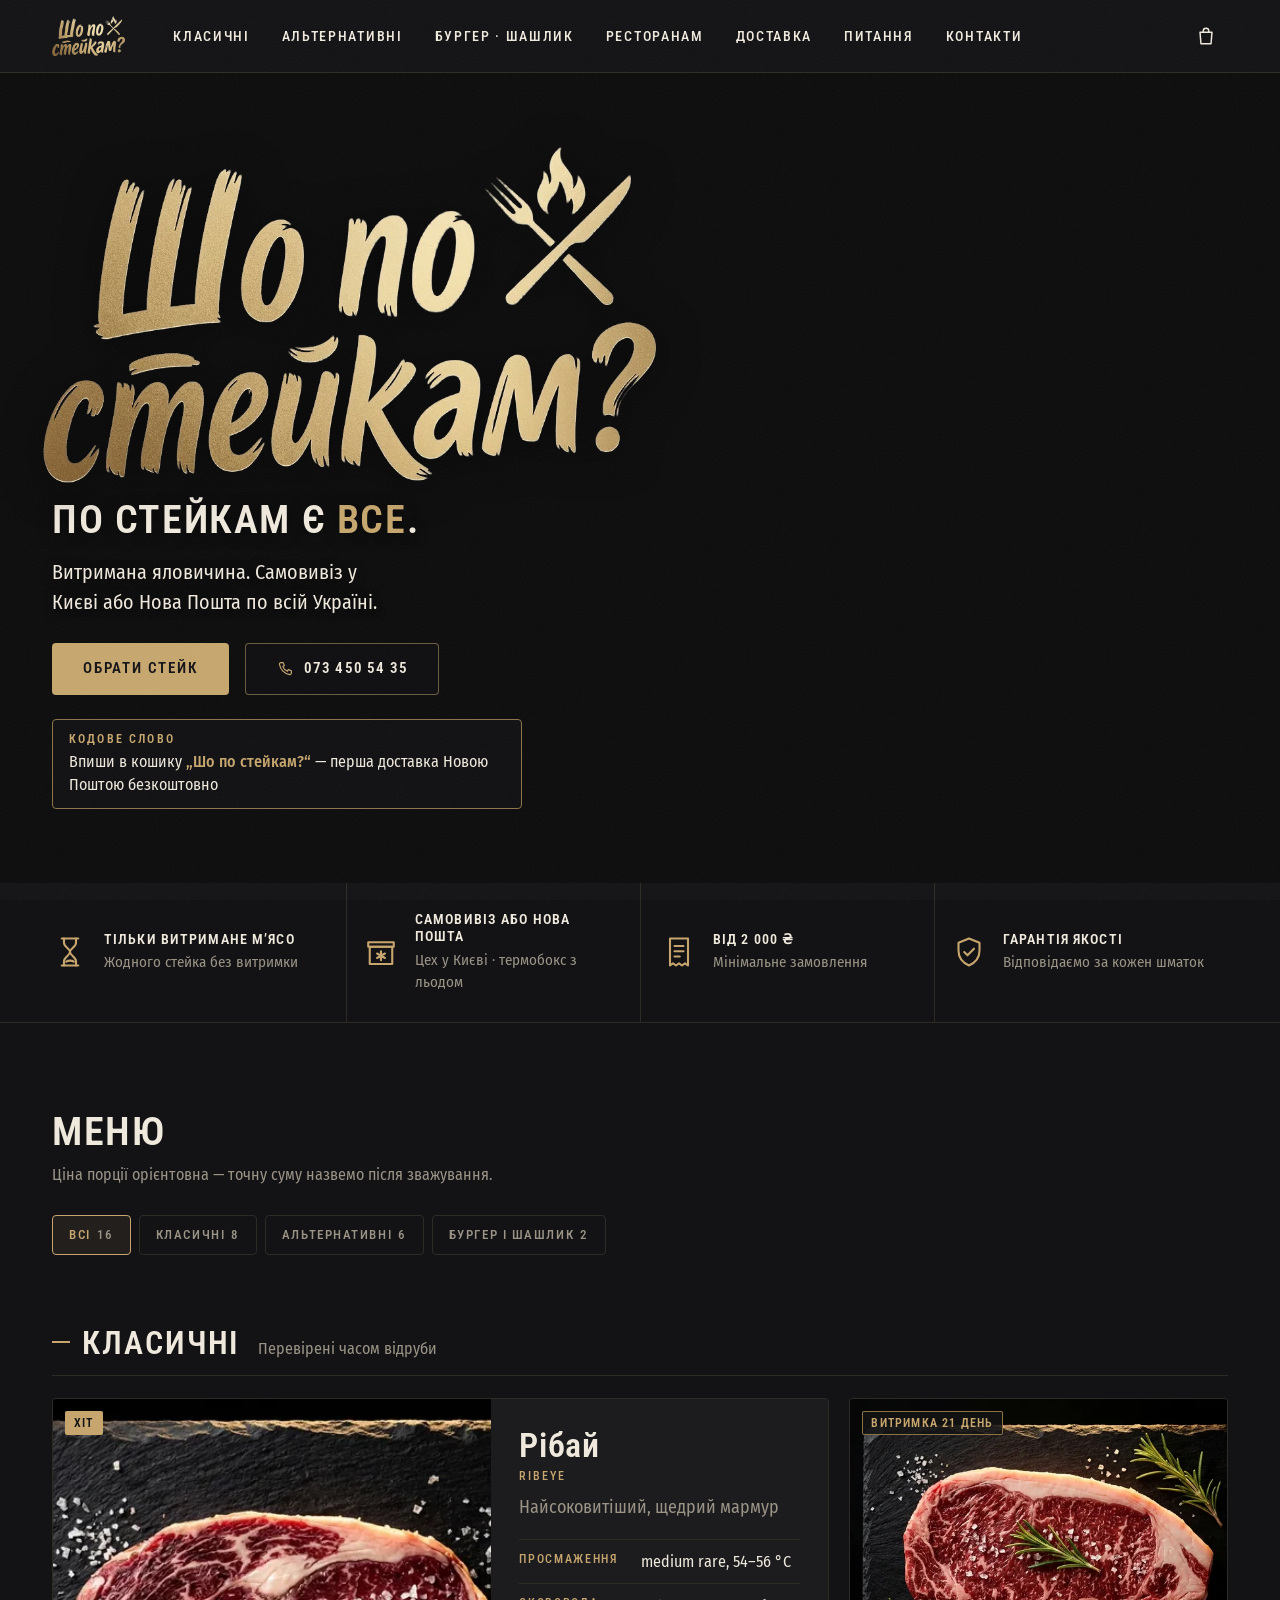
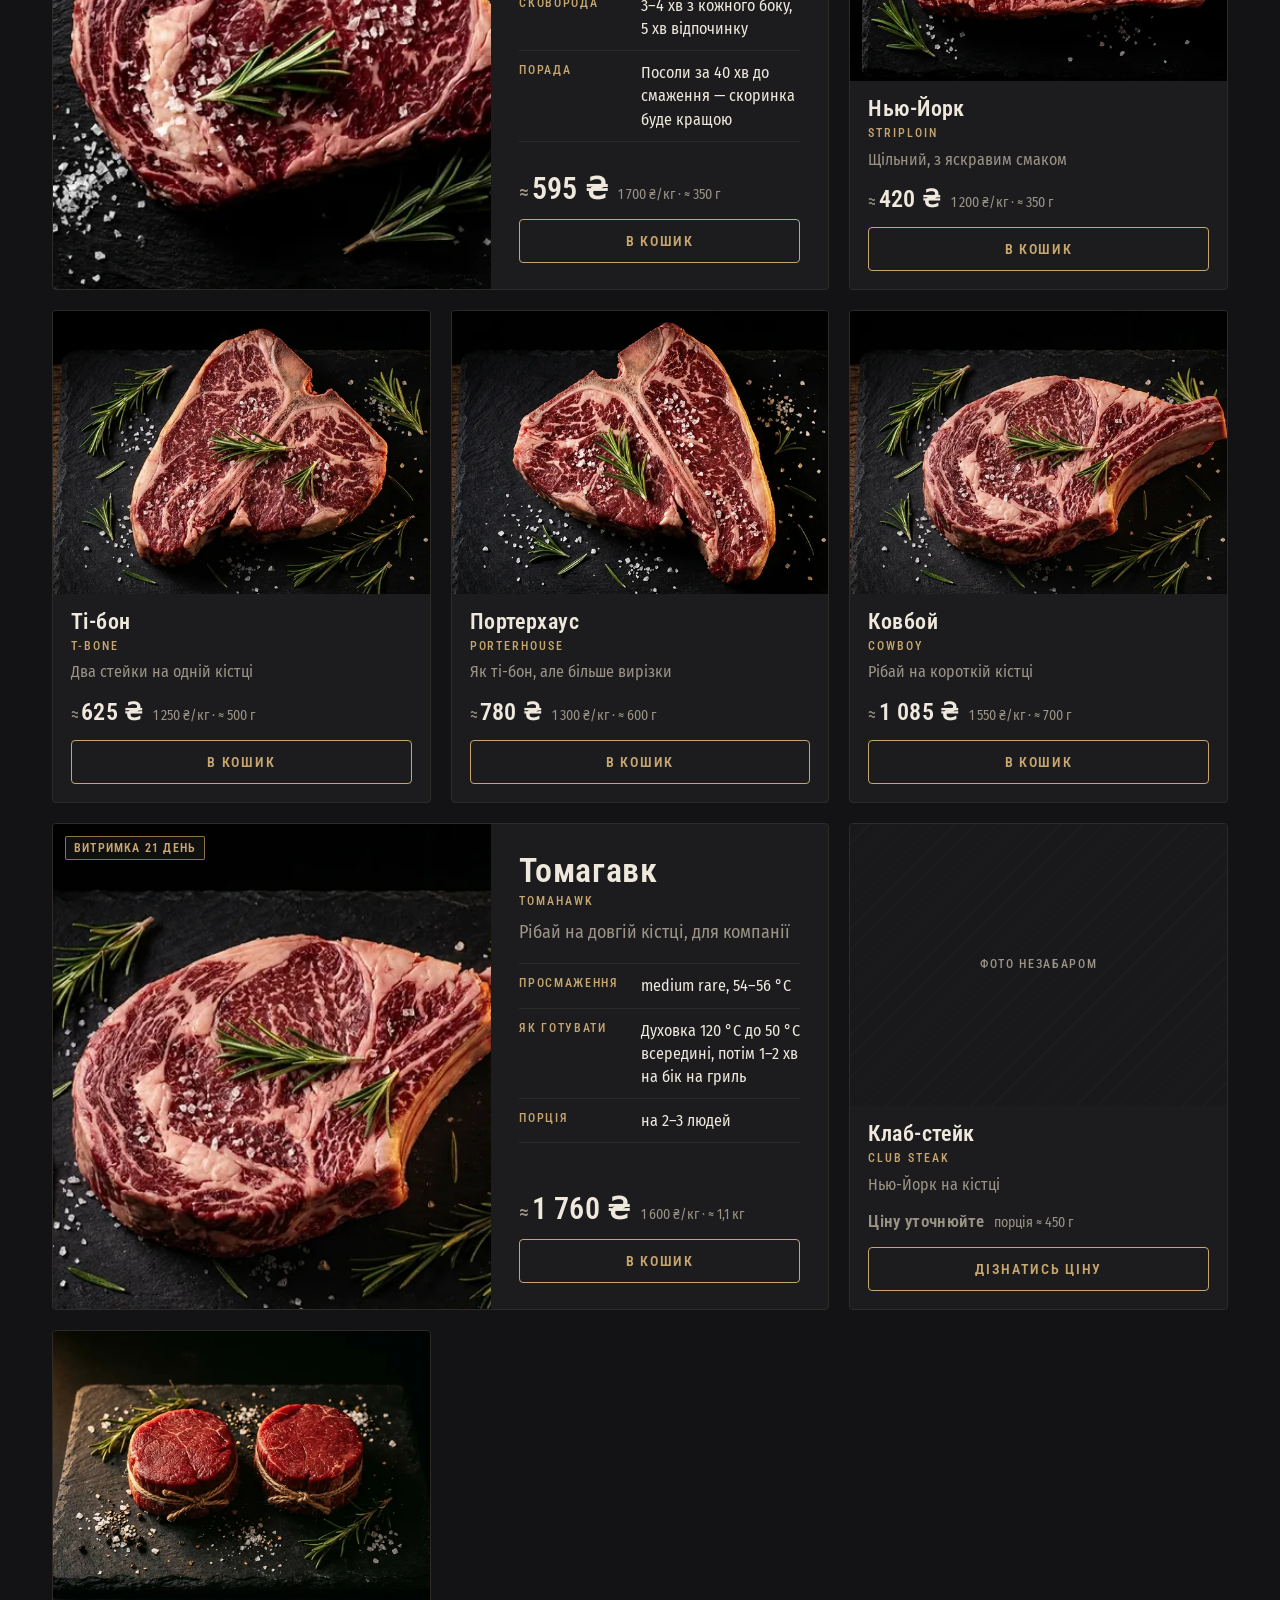
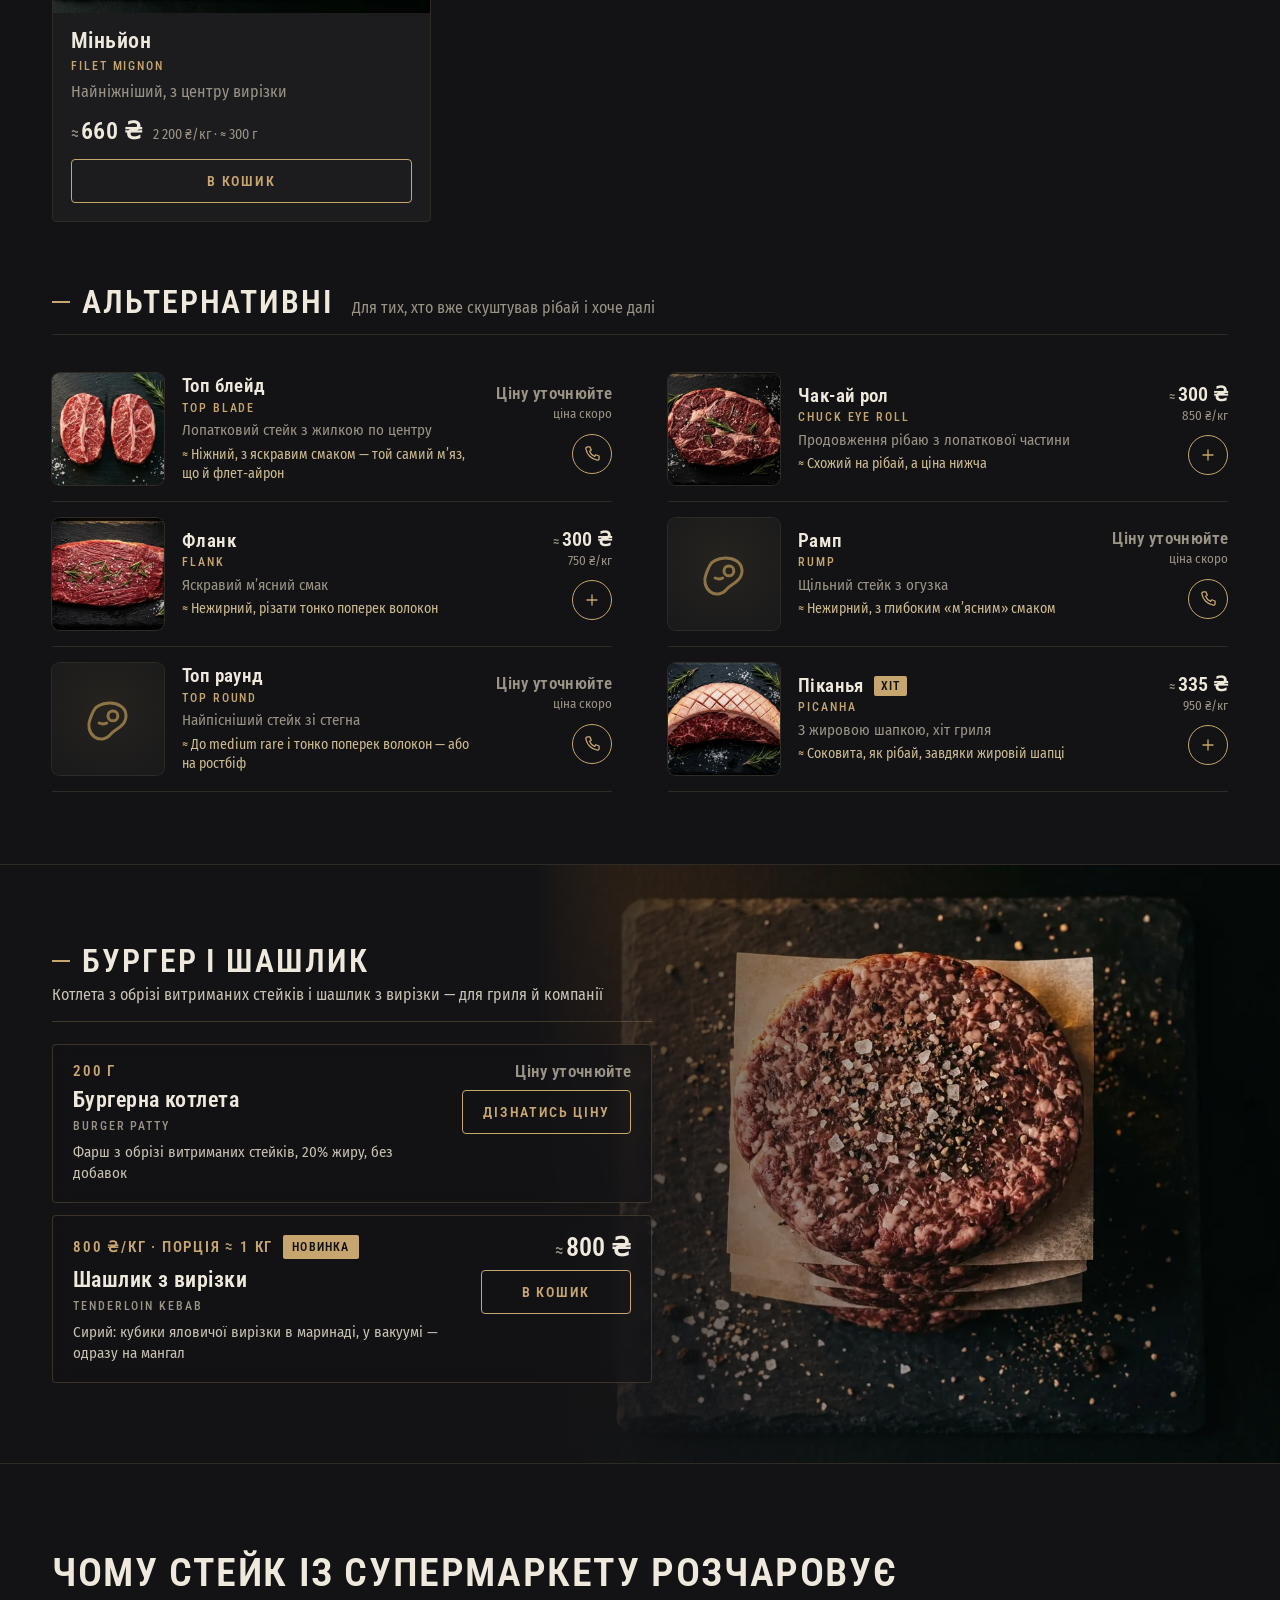
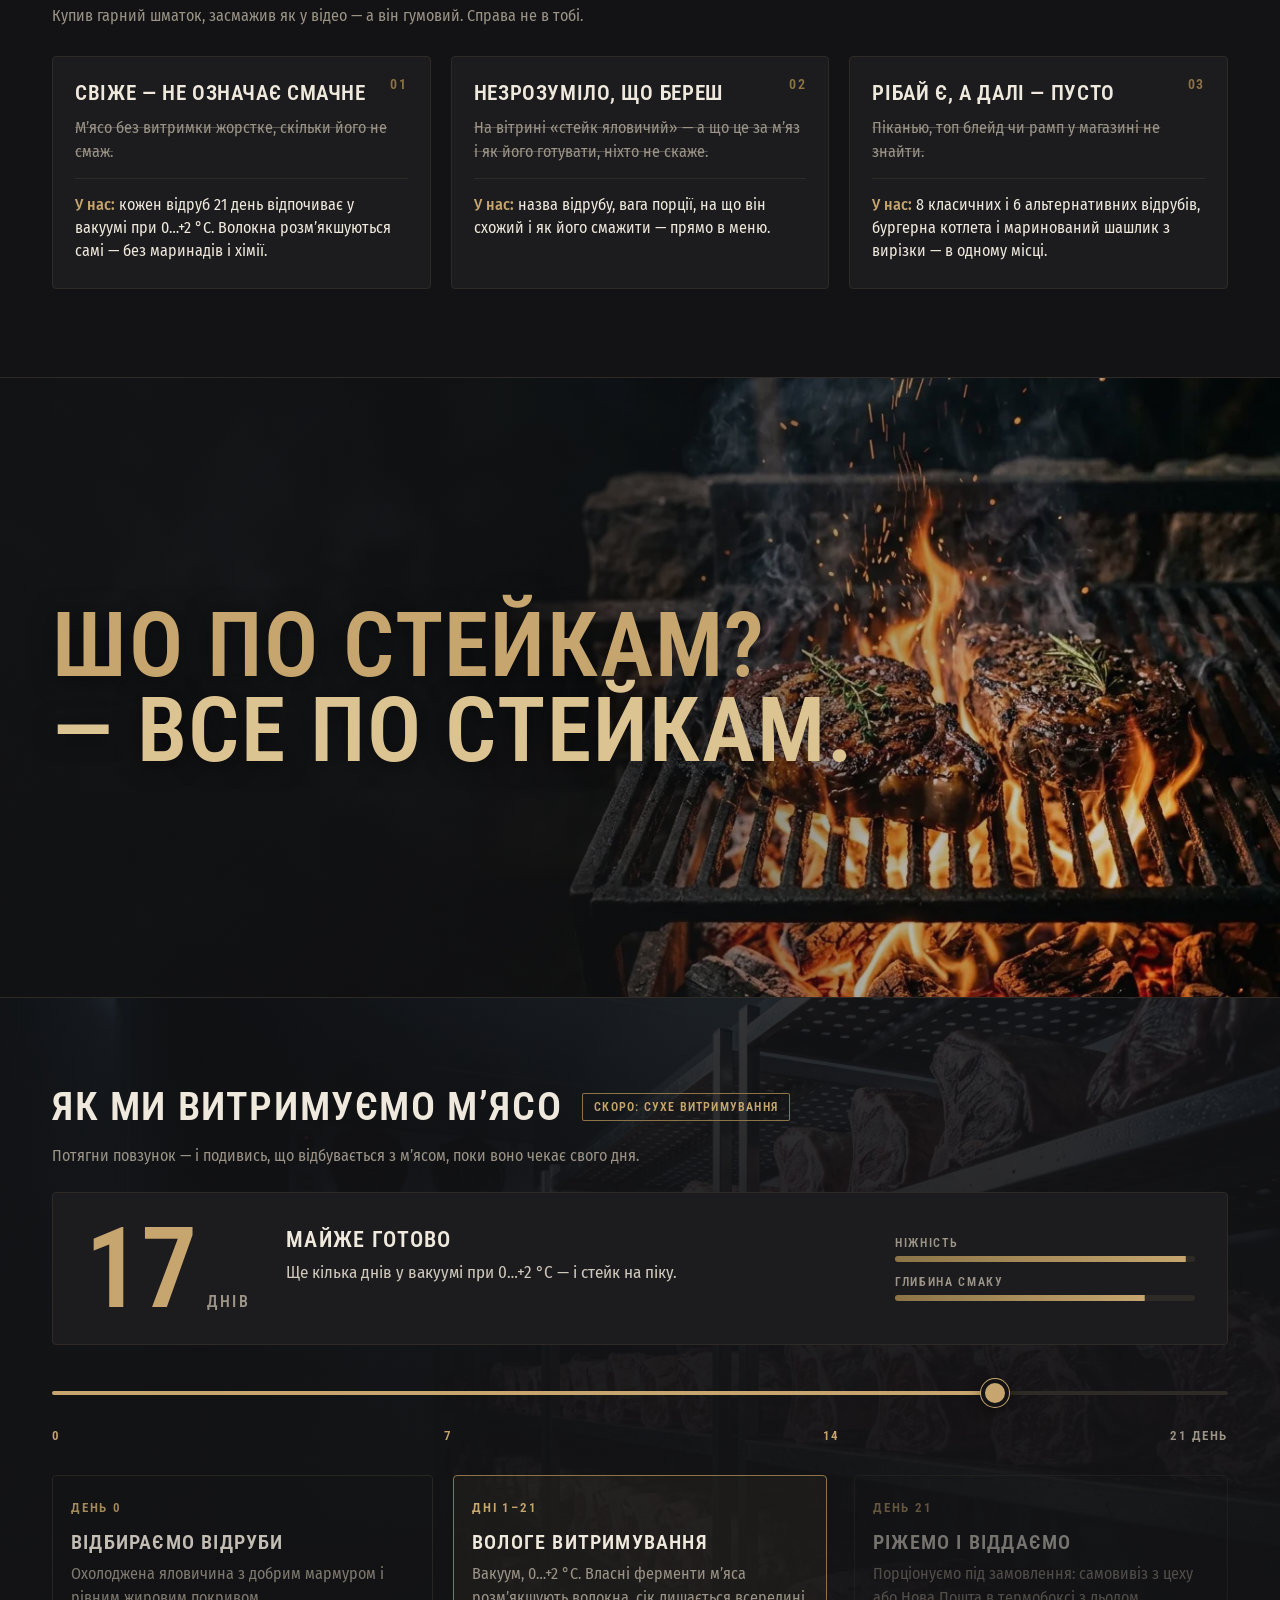
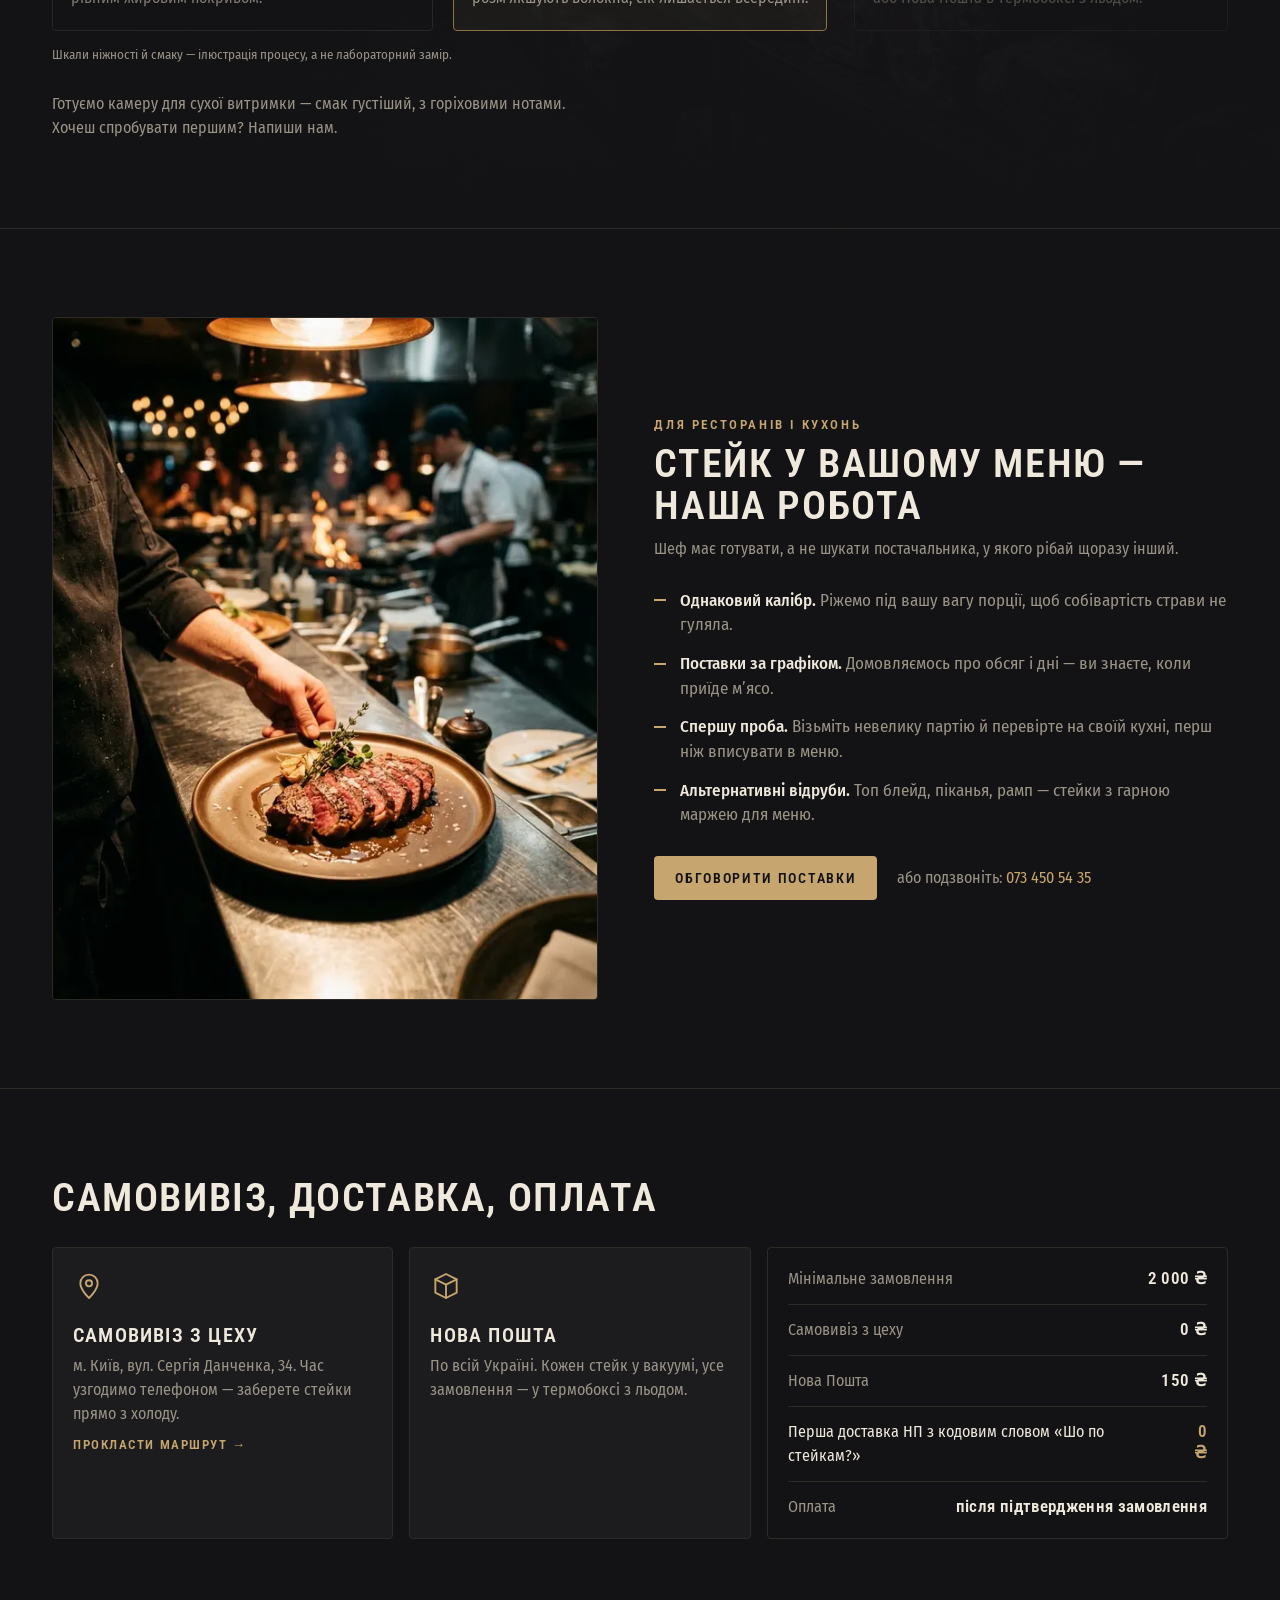
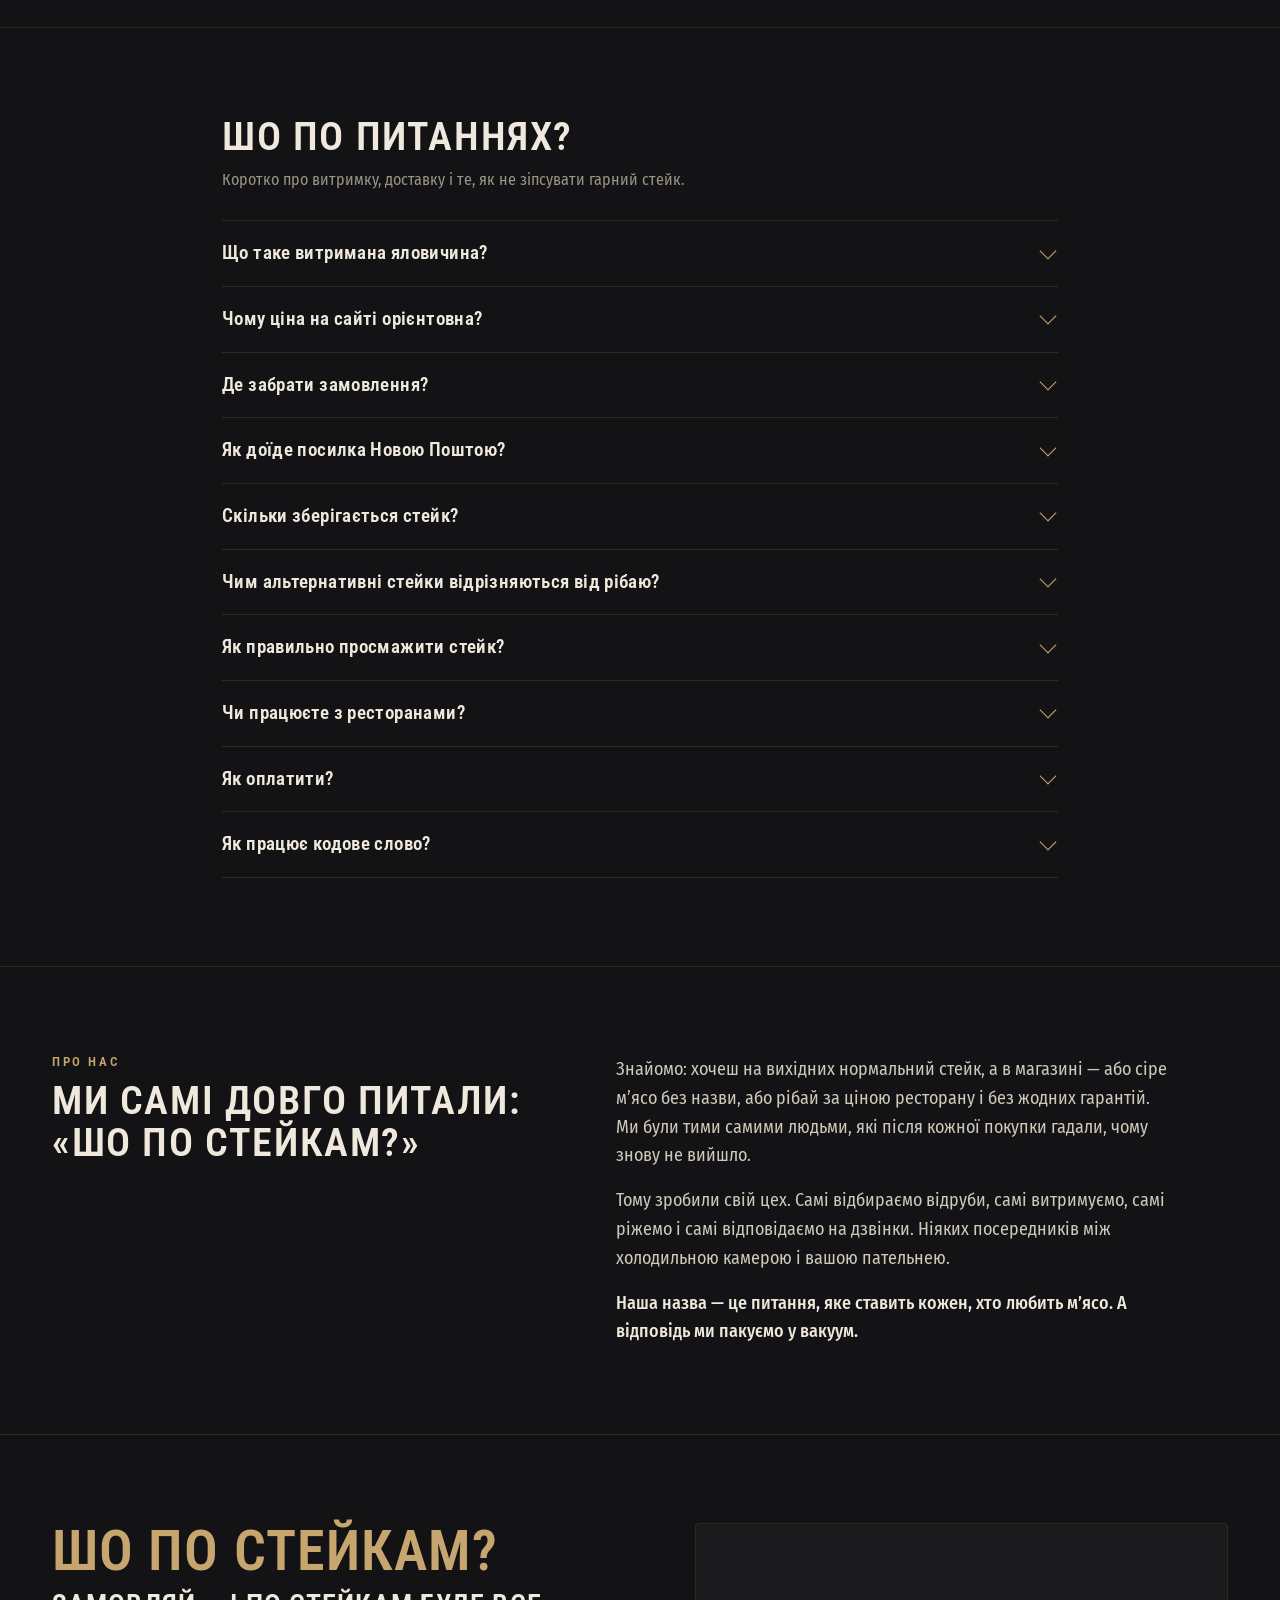
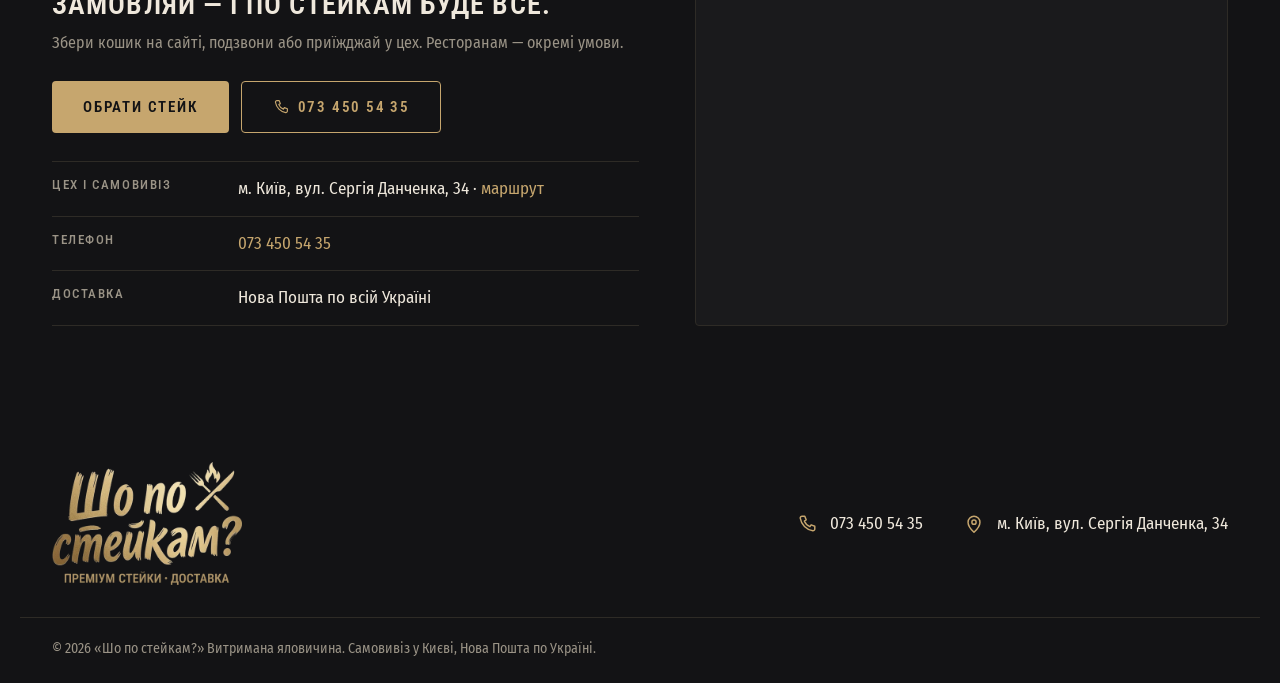
==== commit 06803d7b: "Каталог 28.09: альтернативні — топ блейд, чак-ай рол, фланк, рамп, топ раунд, піканья; клаб-стейк; б" ====
--- a/index.html
+++ b/index.html
@@ -4,7 +4,7 @@
   <meta charset="utf-8">
   <meta name="viewport" content="width=device-width, initial-scale=1">
   <title>Шо по стейкам? — витримані стейки в Києві: самовивіз і Нова Пошта</title>
-  <meta name="description" content="Витримана 21 день яловичина: рібай, нью-йорк, томагавк, піканья, денвер і бургерні котлети. Самовивіз з цеху в Києві (вул. Сергія Данченка, 34) або Нова Пошта по Україні в термобоксі з льодом. Для дому й ресторанів. Тел. 073 450 54 35.">
+  <meta name="description" content="Витримана 21 день яловичина: рібай, нью-йорк, томагавк, піканья, топ блейд, бургерна котлета і маринований шашлик з вирізки. Самовивіз з цеху в Києві (вул. Сергія Данченка, 34) або Нова Пошта по Україні в термобоксі з льодом. Для дому й ресторанів. Тел. 073 450 54 35.">
   <meta name="theme-color" content="#131315">
   <link rel="canonical" href="https://daud-coder.github.io/sho-po-steikam/">
 
@@ -30,7 +30,7 @@
   <link rel="preload" as="image" href="images/hero-mobile.webp" media="(max-width: 767px)" fetchpriority="high">
   <link rel="preload" as="image" href="images/hero_wordmark.webp" fetchpriority="high">
   <script type="application/ld+json">{"@context": "https://schema.org", "@type": "Store", "name": "Шо по стейкам?", "description": "Витримані класичні та альтернативні стейки. Самовивіз з цеху в Києві або Нова Пошта по Україні.", "url": "https://daud-coder.github.io/sho-po-steikam/", "image": "https://daud-coder.github.io/sho-po-steikam/img/og-image.jpg", "telephone": "+380734505435", "address": {"@type": "PostalAddress", "streetAddress": "вул. Сергія Данченка, 34", "addressLocality": "Київ", "addressCountry": "UA"}, "areaServed": [{"@type": "City", "name": "Київ"}, {"@type": "Country", "name": "Україна"}], "priceRange": "₴₴₴", "currenciesAccepted": "UAH"}</script>
-  <script type="application/ld+json">{"@context": "https://schema.org", "@type": "FAQPage", "mainEntity": [{"@type": "Question", "name": "Що таке витримана яловичина?", "acceptedAnswer": {"@type": "Answer", "text": "Після розбирання відруби 21 день відпочивають у вакуумі при 0…+2 °C. Власні ферменти м’яса розм’якшують волокна: стейк стає ніжнішим, а смак — глибшим. Жодних добавок, лише час і холод."}}, {"@type": "Question", "name": "Чому ціна на сайті орієнтовна?", "acceptedAnswer": {"@type": "Answer", "text": "Кожен стейк ріжемо вручну, тож вага трохи відрізняється. Ціна за кілограм фіксована, а точну суму менеджер назве після зважування — ще до оплати."}}, {"@type": "Question", "name": "Де забрати замовлення?", "acceptedAnswer": {"@type": "Answer", "text": "У нашому цеху: м. Київ, вул. Сергія Данченка, 34. Після оформлення зателефонуємо й домовимось про час — стейки чекатимуть у холоді."}}, {"@type": "Question", "name": "Як доїде посилка Новою Поштою?", "acceptedAnswer": {"@type": "Answer", "text": "Кожен стейк у вакуумі, усе замовлення — у термобоксі з льодом. Забери посилку в день прибуття і одразу поклади в холодильник."}}, {"@type": "Question", "name": "Скільки зберігається стейк?", "acceptedAnswer": {"@type": "Answer", "text": "У вакуумі в холодильнику при 0…+4 °C — до 5 днів. У морозилці — до 6 місяців; розморожуй повільно, у холодильнику за добу."}}, {"@type": "Question", "name": "Чим альтернативні стейки відрізняються від рібаю?", "acceptedAnswer": {"@type": "Answer", "text": "Це інші м’язи туші: денвер, флет-айрон, піканья, мачете. Вони дешевші за рібай, а смак у багатьох яскравіший. Біля кожного в меню написано, на що він схожий."}}, {"@type": "Question", "name": "Як правильно просмажити стейк?", "acceptedAnswer": {"@type": "Answer", "text": "Дістань стейк з холодильника за 30–40 хв, посоли, розігрій пательню або гриль до максимуму. 2–4 хв з кожного боку, потім 5 хв відпочинку. Термометр: 50 °C — rare, 55 °C — medium rare, 60 °C — medium."}}, {"@type": "Question", "name": "Чи працюєте з ресторанами?", "acceptedAnswer": {"@type": "Answer", "text": "Так. Ріжемо під вашу вагу порції, возимо за графіком, а для початку даємо пробну партію. Телефонуйте: 073 450 54 35."}}, {"@type": "Question", "name": "Як оплатити?", "acceptedAnswer": {"@type": "Answer", "text": "Після оформлення менеджер зателефонує, уточнить вагу й час самовивозу чи відправки та назве точну суму і спосіб оплати."}}, {"@type": "Question", "name": "Як працює кодове слово?", "acceptedAnswer": {"@type": "Answer", "text": "Впиши «Шо по стейкам?» у кошику — перша доставка Новою Поштою буде безкоштовною. Самовивіз і так безкоштовний."}}]}</script>
+  <script type="application/ld+json">{"@context": "https://schema.org", "@type": "FAQPage", "mainEntity": [{"@type": "Question", "name": "Що таке витримана яловичина?", "acceptedAnswer": {"@type": "Answer", "text": "Після розбирання відруби 21 день відпочивають у вакуумі при 0…+2 °C. Власні ферменти м’яса розм’якшують волокна: стейк стає ніжнішим, а смак — глибшим. Жодних добавок, лише час і холод."}}, {"@type": "Question", "name": "Чому ціна на сайті орієнтовна?", "acceptedAnswer": {"@type": "Answer", "text": "Кожен стейк ріжемо вручну, тож вага трохи відрізняється. Ціна за кілограм фіксована, а точну суму менеджер назве після зважування — ще до оплати."}}, {"@type": "Question", "name": "Де забрати замовлення?", "acceptedAnswer": {"@type": "Answer", "text": "У нашому цеху: м. Київ, вул. Сергія Данченка, 34. Після оформлення зателефонуємо й домовимось про час — стейки чекатимуть у холоді."}}, {"@type": "Question", "name": "Як доїде посилка Новою Поштою?", "acceptedAnswer": {"@type": "Answer", "text": "Кожен стейк у вакуумі, усе замовлення — у термобоксі з льодом. Забери посилку в день прибуття і одразу поклади в холодильник."}}, {"@type": "Question", "name": "Скільки зберігається стейк?", "acceptedAnswer": {"@type": "Answer", "text": "У вакуумі в холодильнику при 0…+4 °C — до 5 днів. У морозилці — до 6 місяців; розморожуй повільно, у холодильнику за добу."}}, {"@type": "Question", "name": "Чим альтернативні стейки відрізняються від рібаю?", "acceptedAnswer": {"@type": "Answer", "text": "Це інші м’язи туші: топ блейд, піканья, рамп, фланк. Вони дешевші за рібай, а смак у багатьох яскравіший. Біля кожного в меню написано, на що він схожий."}}, {"@type": "Question", "name": "Як правильно просмажити стейк?", "acceptedAnswer": {"@type": "Answer", "text": "Дістань стейк з холодильника за 30–40 хв, посоли, розігрій пательню або гриль до максимуму. 2–4 хв з кожного боку, потім 5 хв відпочинку. Термометр: 50 °C — rare, 55 °C — medium rare, 60 °C — medium."}}, {"@type": "Question", "name": "Чи працюєте з ресторанами?", "acceptedAnswer": {"@type": "Answer", "text": "Так. Ріжемо під вашу вагу порції, возимо за графіком, а для початку даємо пробну партію. Телефонуйте: 073 450 54 35."}}, {"@type": "Question", "name": "Як оплатити?", "acceptedAnswer": {"@type": "Answer", "text": "Після оформлення менеджер зателефонує, уточнить вагу й час самовивозу чи відправки та назве точну суму і спосіб оплати."}}, {"@type": "Question", "name": "Як працює кодове слово?", "acceptedAnswer": {"@type": "Answer", "text": "Впиши «Шо по стейкам?» у кошику — перша доставка Новою Поштою буде безкоштовною. Самовивіз і так безкоштовний."}}]}</script>
 </head>
 <body>
 <svg width="0" height="0" style="position:absolute" aria-hidden="true">
@@ -70,7 +70,7 @@
       <nav class="nav" id="nav" aria-label="Головне меню">
         <a href="#catalog" data-filter="classic">Класичні</a>
         <a href="#catalog" data-filter="alt">Альтернативні</a>
-        <a href="#catalog" data-filter="burger">Бургери</a>
+        <a href="#catalog" data-filter="burger">Бургер · шашлик</a>
         <a href="#horeca">Ресторанам</a>
         <a href="#delivery">Доставка</a>
         <a href="#faq">Питання</a>
@@ -169,8 +169,8 @@
           </li>
           <li class="pain">
             <p class="pain__q">Рібай є, а далі — пусто</p>
-            <p class="pain__bad">Піканью, денвер чи флет-айрон у магазині не знайти.</p>
-            <p class="pain__good"><strong>У нас:</strong> 7 класичних і 9 альтернативних відрубів плюс котлети з обрізі стейків — в одному місці.</p>
+            <p class="pain__bad">Піканью, топ блейд чи рамп у магазині не знайти.</p>
+            <p class="pain__good"><strong>У нас:</strong> 8 класичних і 6 альтернативних відрубів, бургерна котлета і маринований шашлик з вирізки — в одному місці.</p>
           </li>
         </ol>
       </div>
@@ -257,7 +257,7 @@
             <li><strong>Однаковий калібр.</strong> Ріжемо під вашу вагу порції, щоб собівартість страви не гуляла.</li>
             <li><strong>Поставки за графіком.</strong> Домовляємось про обсяг і дні — ви знаєте, коли приїде м’ясо.</li>
             <li><strong>Спершу проба.</strong> Візьміть невелику партію й перевірте на своїй кухні, перш ніж вписувати в меню.</li>
-            <li><strong>Альтернативні відруби.</strong> Денвер, флет-айрон, піканья — стейки з гарною маржею для меню.</li>
+            <li><strong>Альтернативні відруби.</strong> Топ блейд, піканья, рамп — стейки з гарною маржею для меню.</li>
           </ul>
           <div class="horeca__cta">
             <a class="btn btn--primary" data-link="tel" href="tel:+380734505435">Обговорити поставки</a>
@@ -326,7 +326,7 @@
           </details>
           <details class="faq__item">
             <summary>Чим альтернативні стейки відрізняються від рібаю?</summary>
-            <p>Це інші м’язи туші: денвер, флет-айрон, піканья, мачете. Вони дешевші за рібай, а смак у багатьох яскравіший. Біля кожного в меню написано, на що він схожий.</p>
+            <p>Це інші м’язи туші: топ блейд, піканья, рамп, фланк. Вони дешевші за рібай, а смак у багатьох яскравіший. Біля кожного в меню написано, на що він схожий.</p>
           </details>
           <details class="faq__item">
             <summary>Як правильно просмажити стейк?</summary>
--- a/css/styles.css
+++ b/css/styles.css
@@ -352,6 +352,8 @@
 .bcard__pack { font: 600 15px/1 var(--f-head); letter-spacing: .12em; text-transform: uppercase; color: var(--gold); }
 .bcard__name { margin-top: 14px; font: 600 24px/1.1 var(--f-head); letter-spacing: .02em; }
 .bcard__en { margin-top: 5px; font: 500 12px/1.2 var(--f-head); letter-spacing: .16em; text-transform: uppercase; color: var(--muted); }
+.bcard__desc { margin-top: 8px; font-size: 15px; line-height: 1.4; color: #c9c1b3; }
+@media (min-width: 1024px) { .bcard__desc { grid-column: 1; } }
 .bcard__foot { display: flex; align-items: center; justify-content: space-between; gap: 14px; margin-top: 24px; }
 .bcard__sum { font: 600 26px/1 var(--f-head); white-space: nowrap; }
 .bcard .card__action { margin-top: 0; flex: 0 1 170px; }
@@ -374,7 +376,7 @@
   .bcard__name { grid-column: 1; margin-top: 6px; font-size: 22px; }
   .bcard__en { grid-column: 1; }
   .bcard__foot { grid-column: 2; grid-row: 1 / span 3; margin-top: 0; flex-direction: column; align-items: flex-end; gap: 10px; }
-  .bcard .card__action { flex: none; width: 150px; }
+  .bcard .card__action { flex: none; min-width: 150px; }
 }
 
 /* ---------- банер ---------- */
@@ -716,6 +718,9 @@
 .aging::after { content: ''; position: absolute; inset: 0; background: linear-gradient(180deg, rgba(19,19,21,.55) 0%, rgba(19,19,21,.85) 45%, var(--bg) 100%); }
 .aging__inner { position: relative; z-index: 1; }
 
+.price-none { font-size: 17px !important; color: var(--muted); letter-spacing: .02em; }
+a.btn-plus { text-decoration: none; }
+
 /* ---------- зерно і поява ---------- */
 body::after {
   content: ''; position: fixed; inset: 0; z-index: 90; pointer-events: none; opacity: .07;
@@ -779,3 +784,5 @@
 .thanks--manual > .btn--ghost { justify-self: center; }
 .thanks__order { font: 400 14px/1.5 var(--f-body); resize: none; min-height: 190px; color: var(--text); }
 .thanks__actions { display: grid; gap: 10px; }
+
+.btn { white-space: nowrap; }
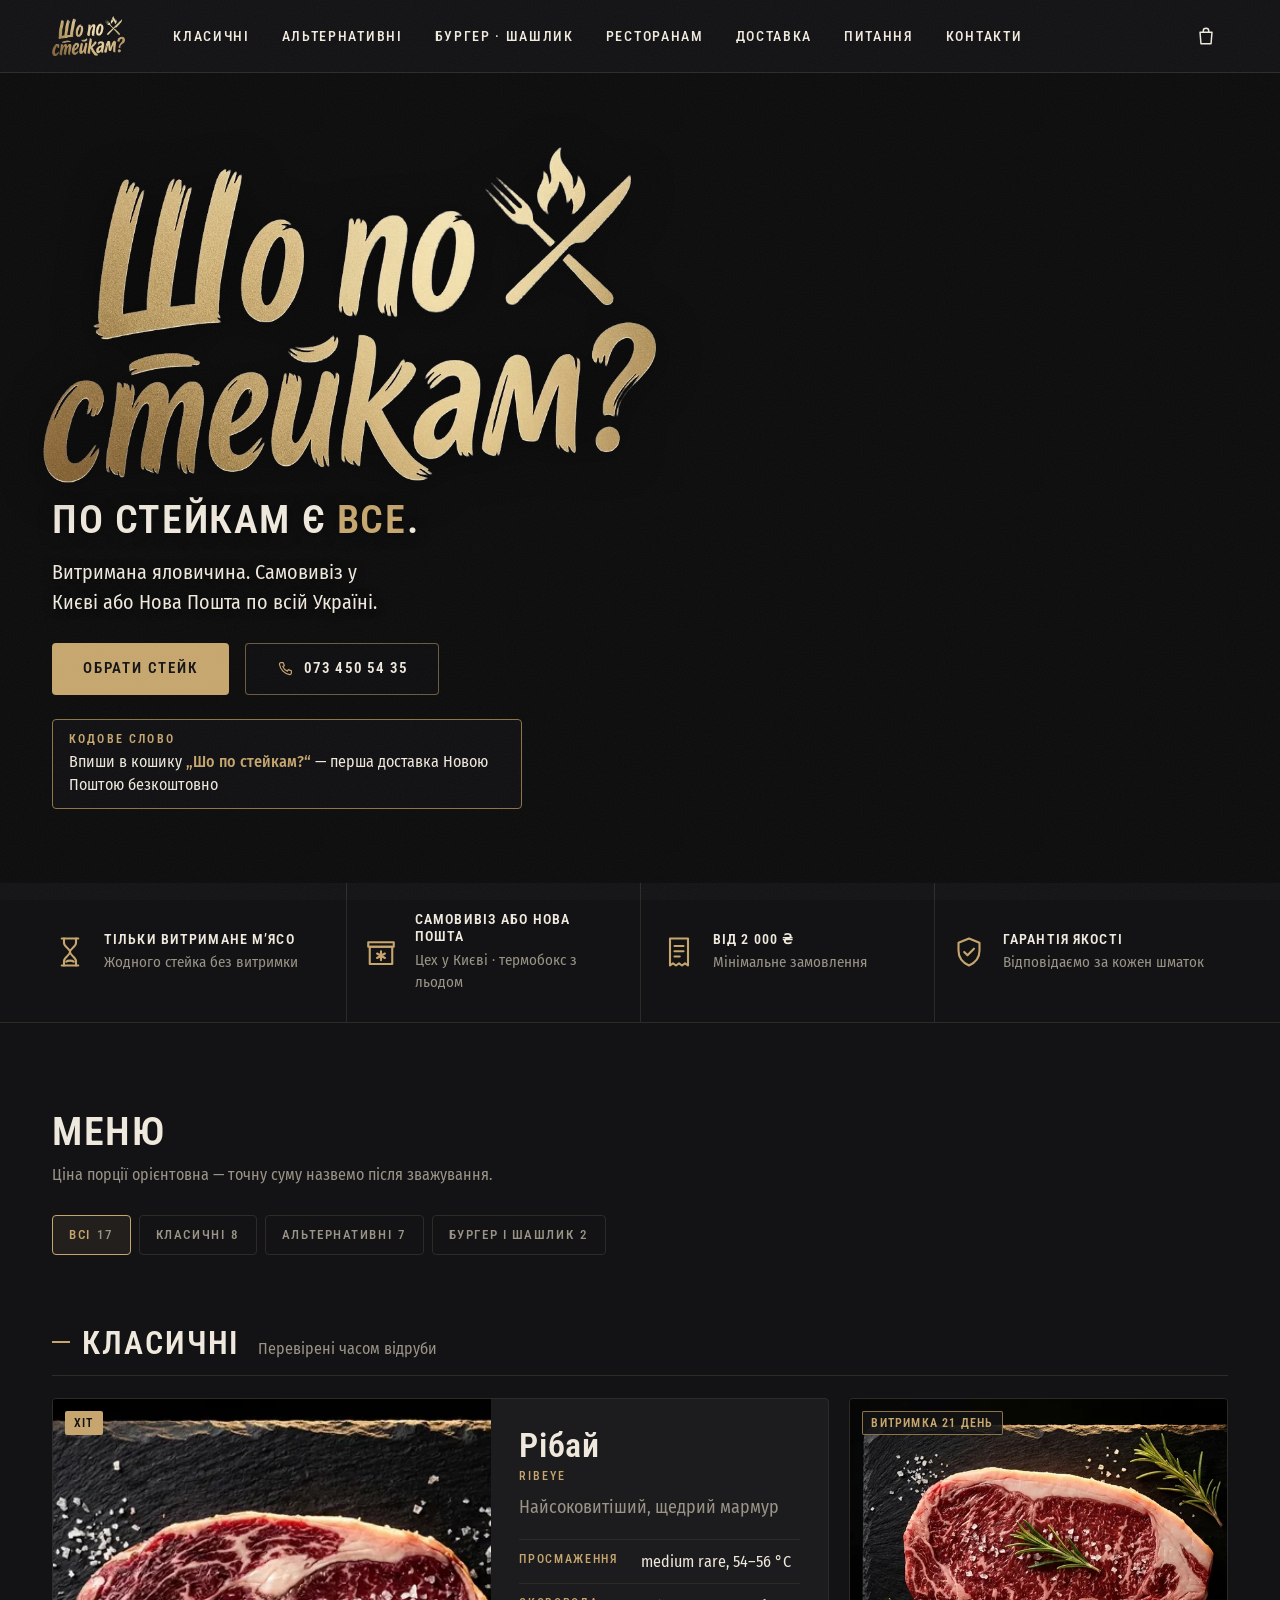
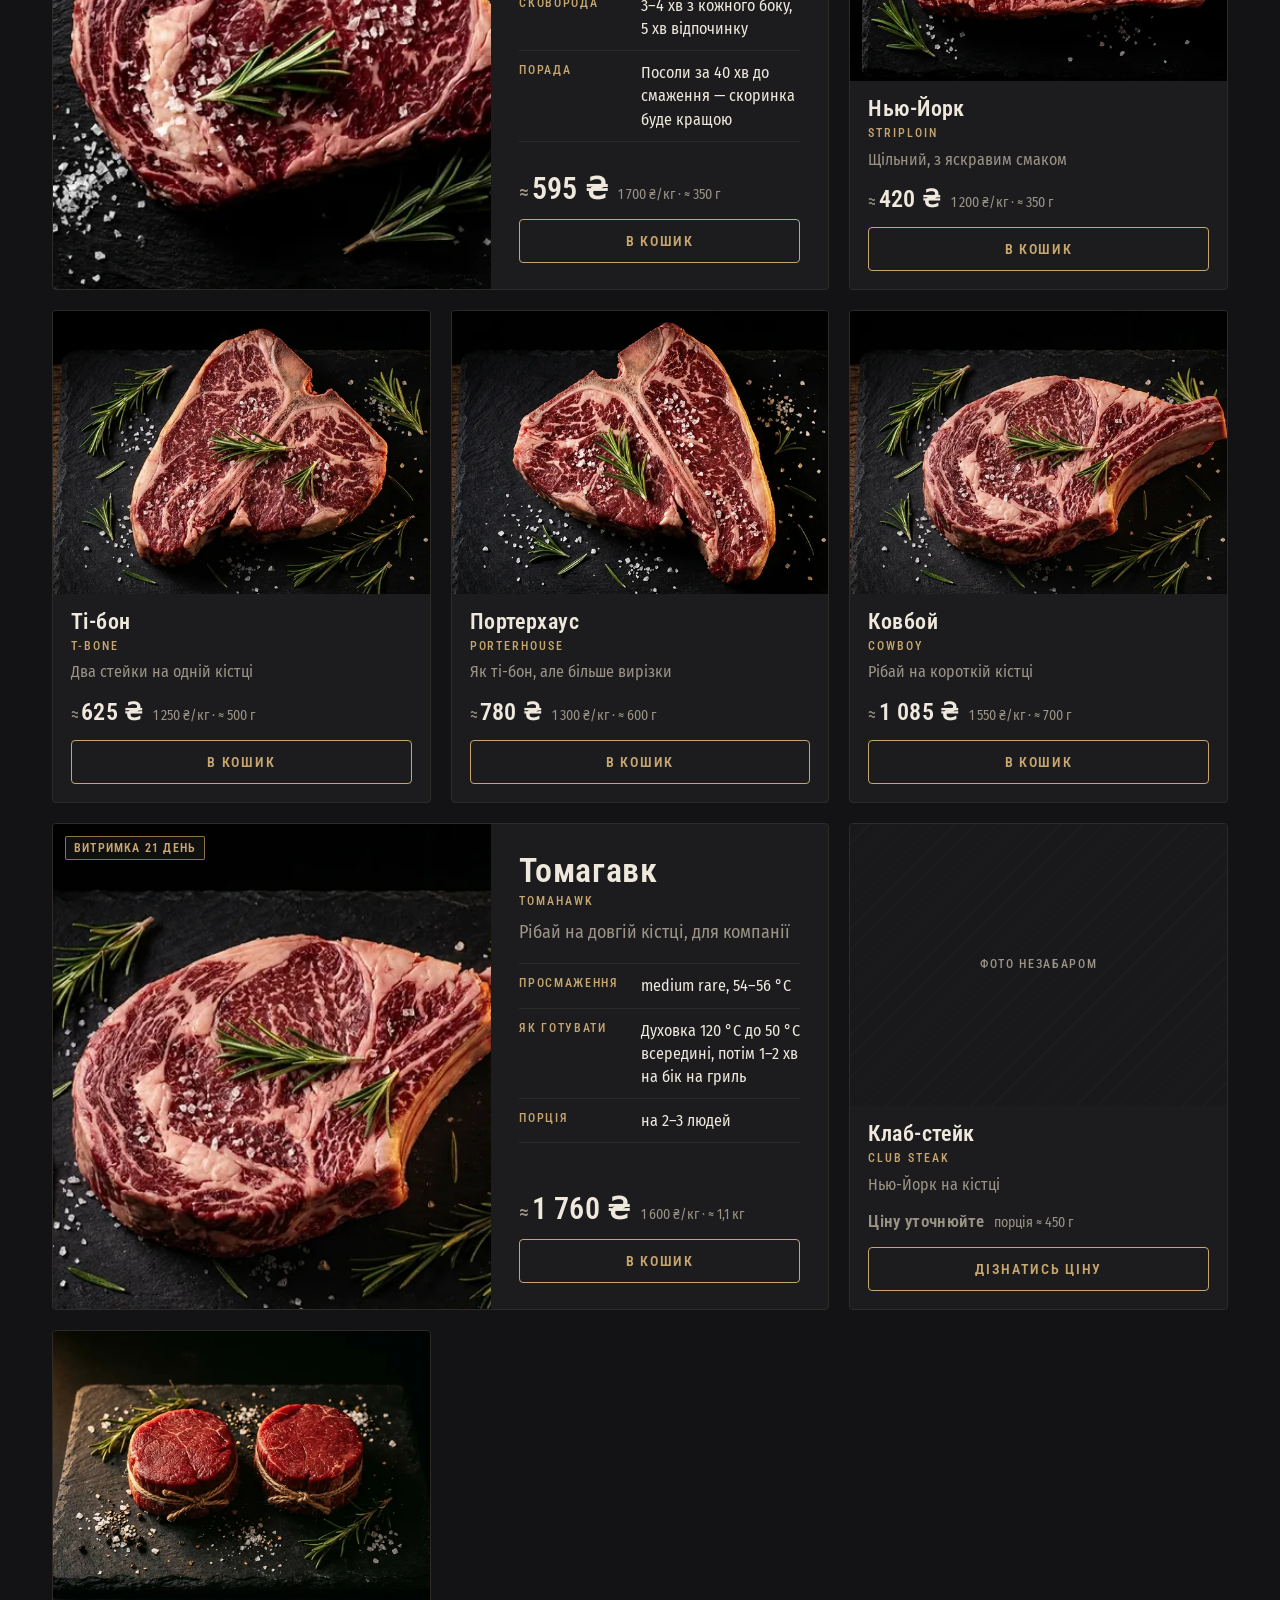
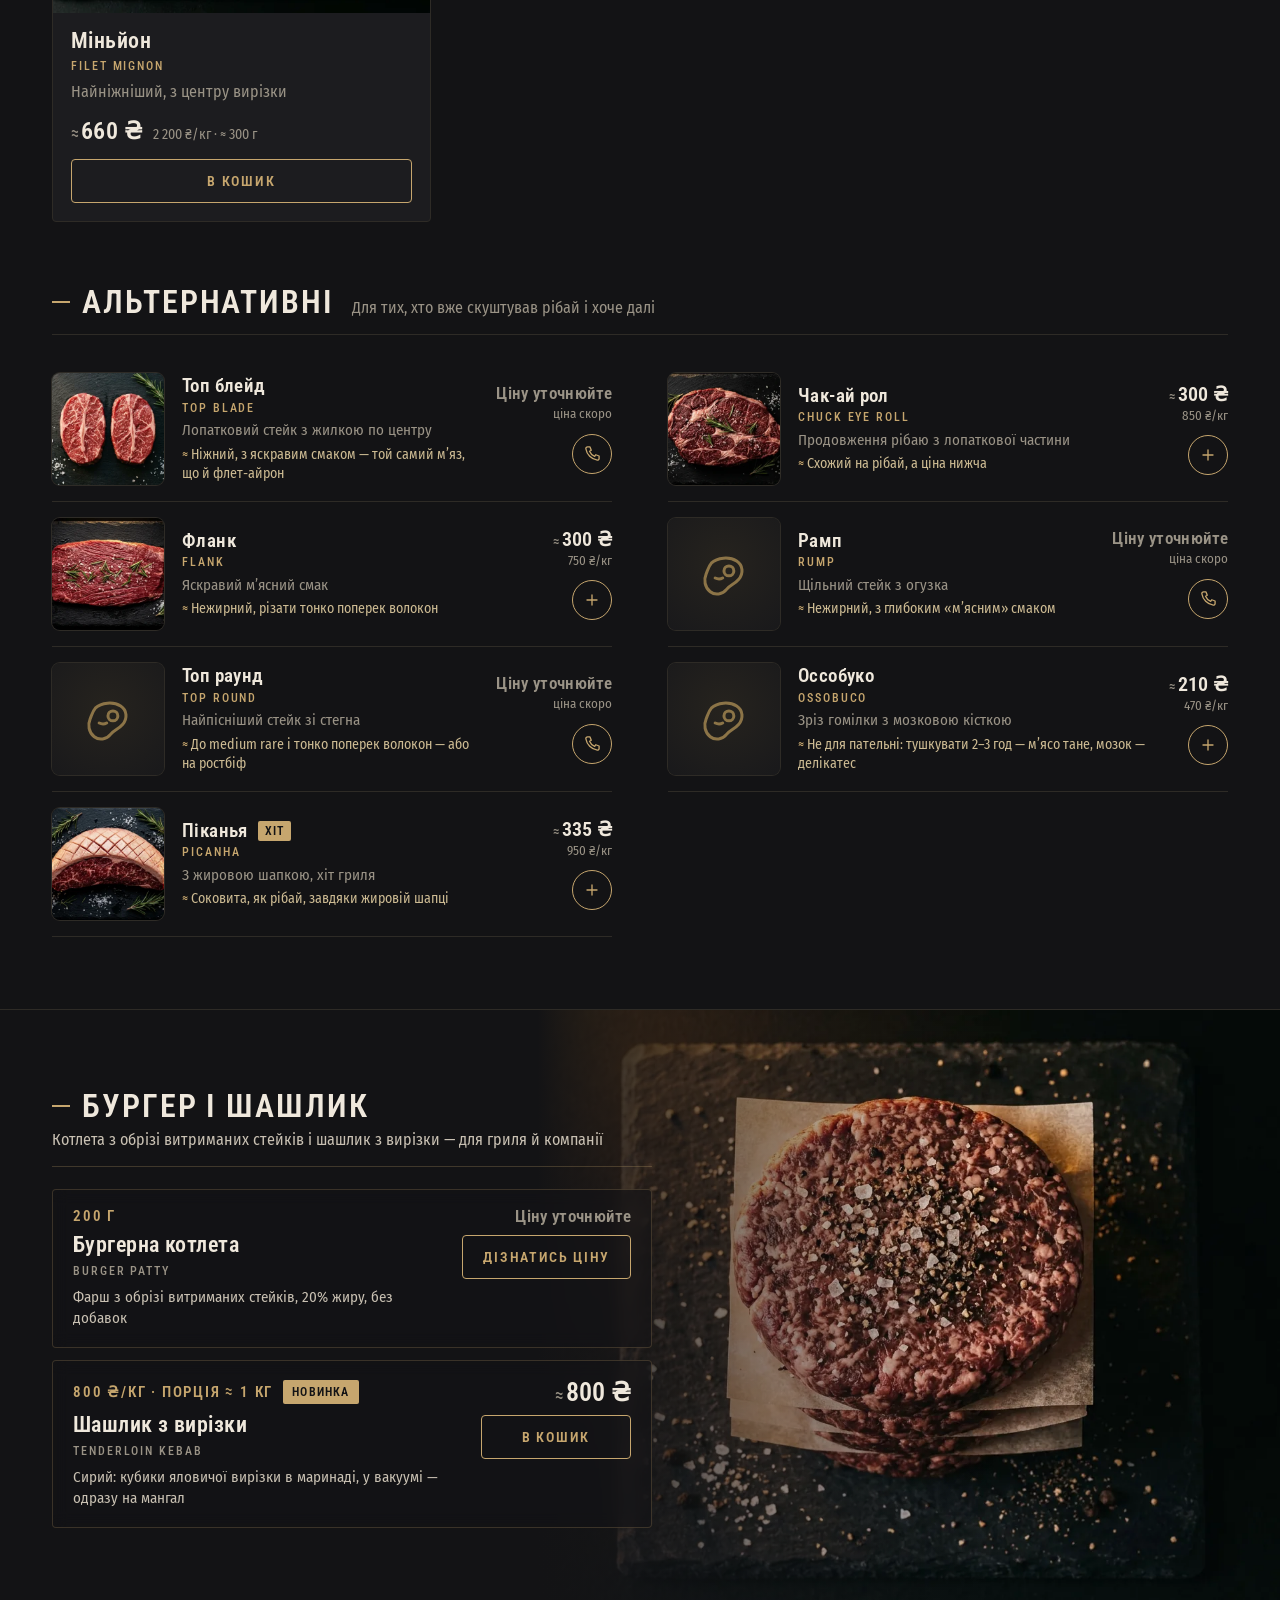
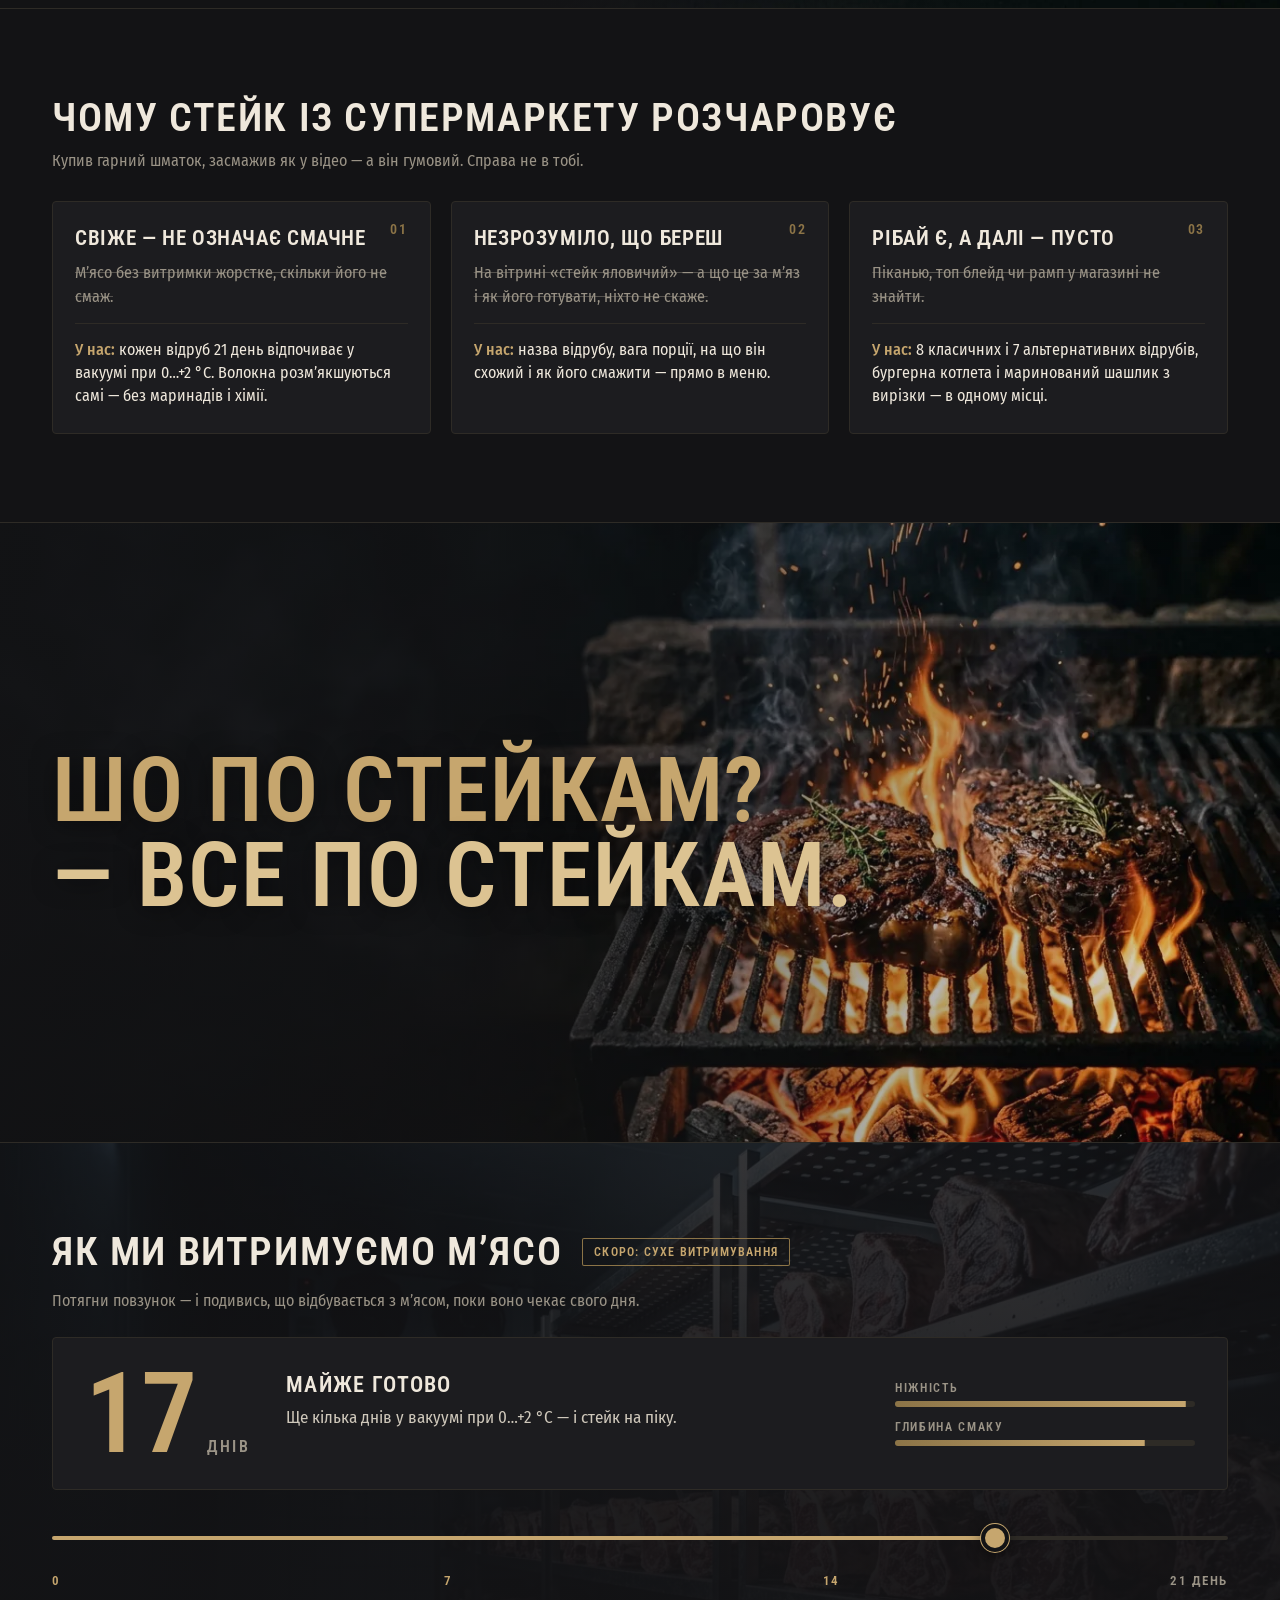
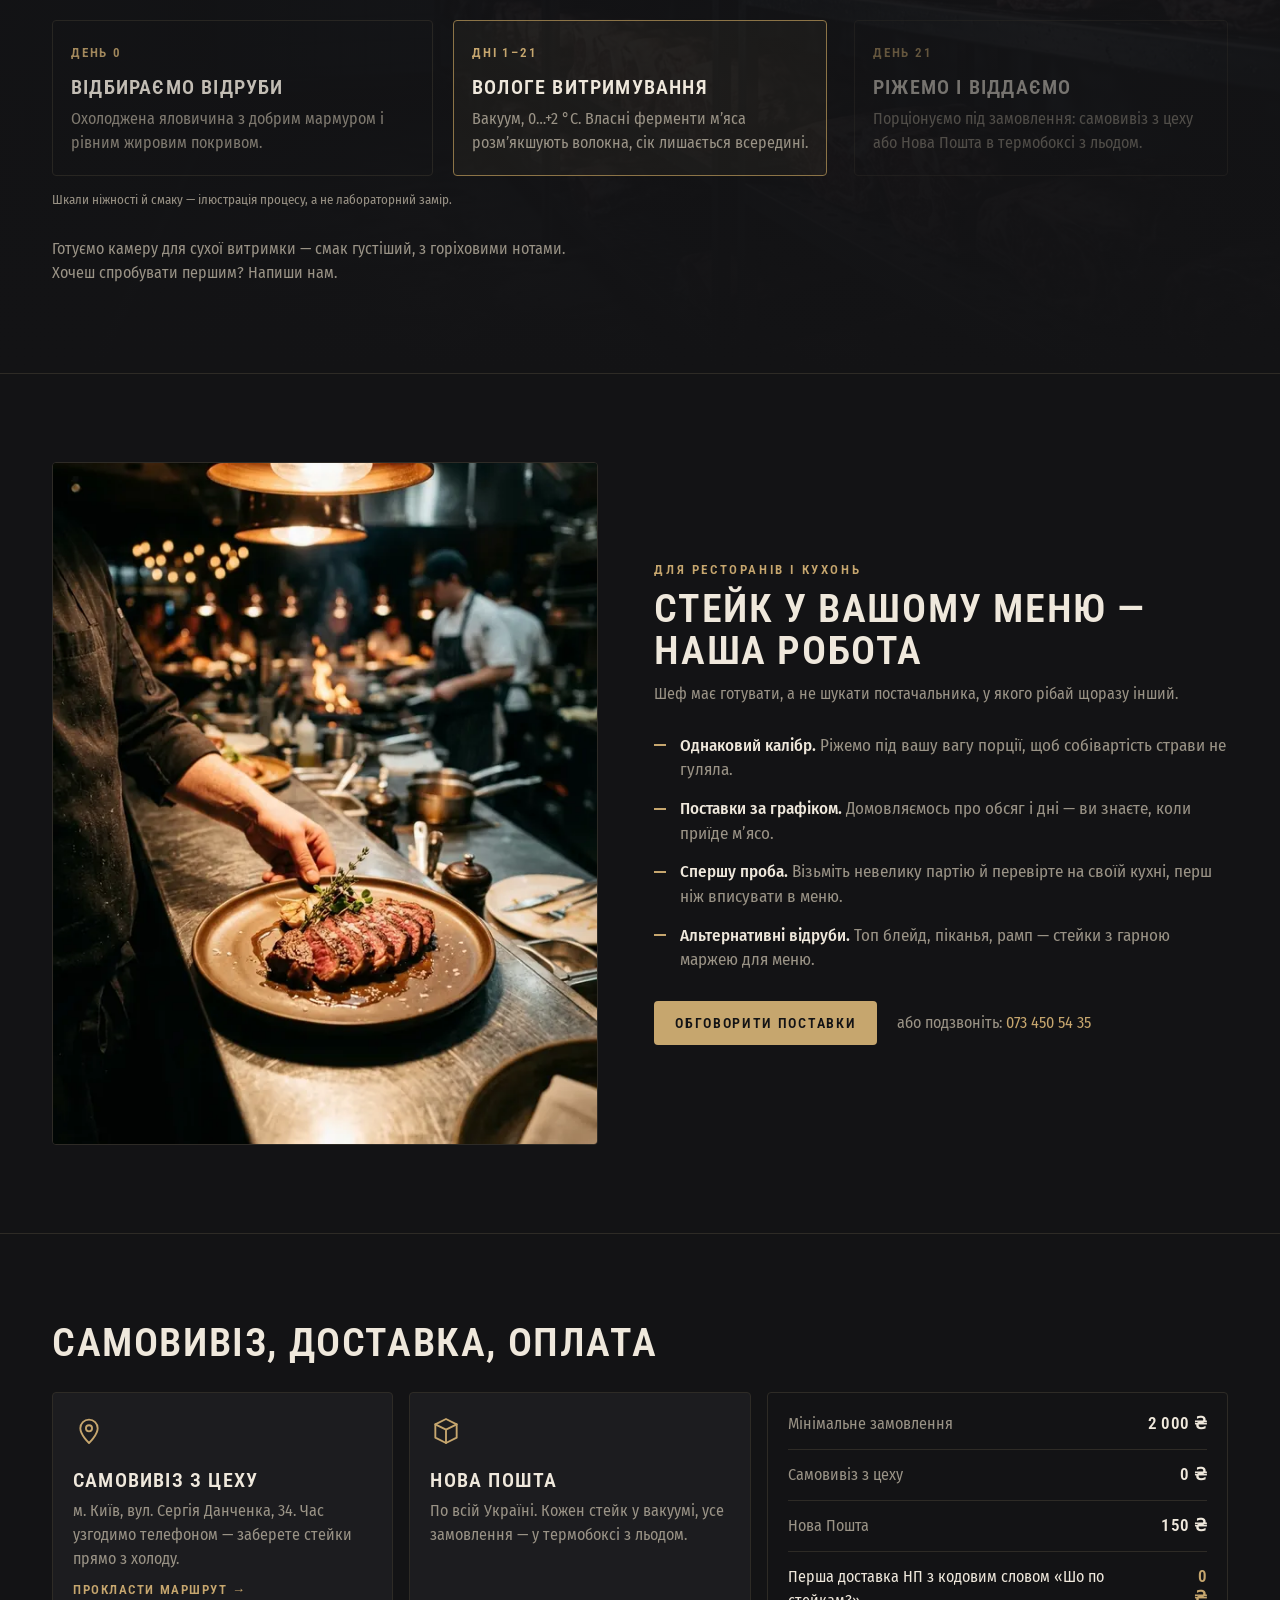
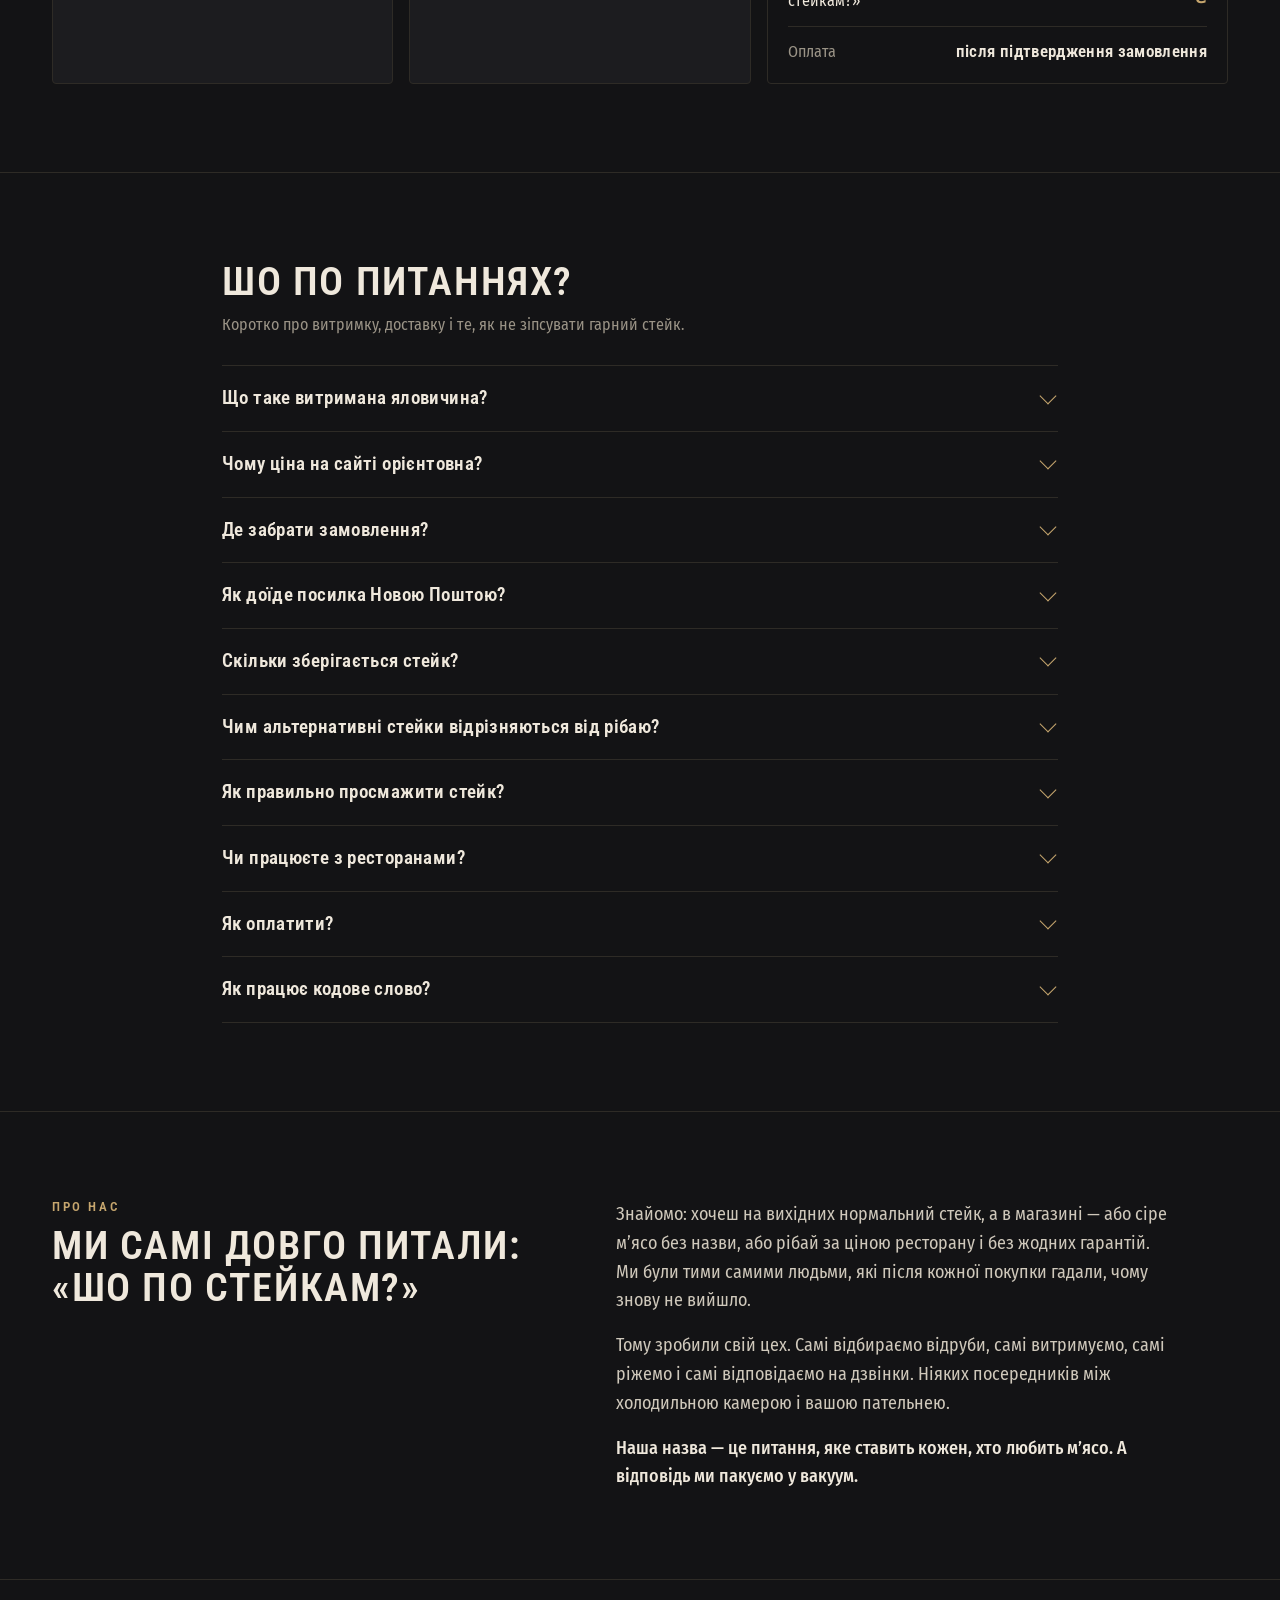
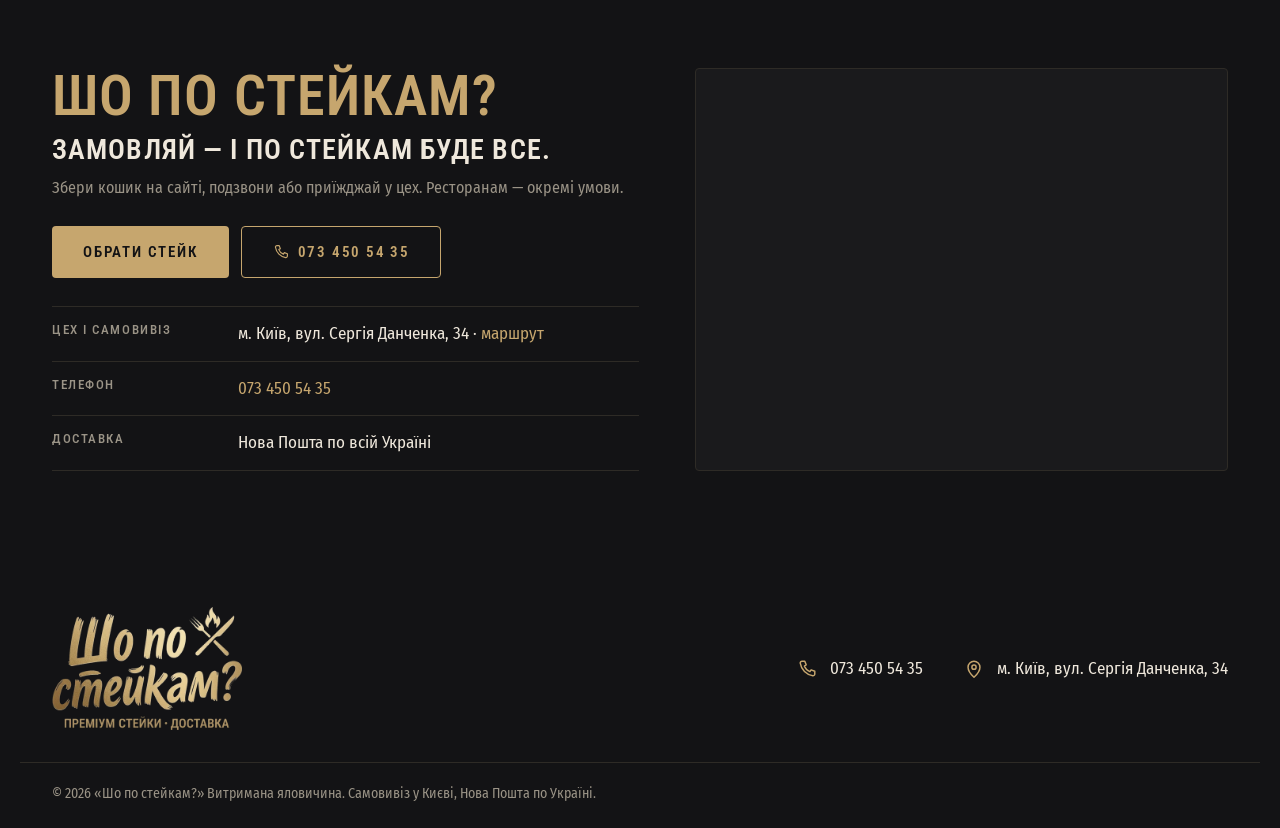
==== commit cd202e4f: "Альтернативні: оссобуко 470 ₴/кг Co-Authored-By: Claude Opus 5.5 <noreply@anthropic.com>" ====
--- a/index.html
+++ b/index.html
@@ -170,7 +170,7 @@
           <li class="pain">
             <p class="pain__q">Рібай є, а далі — пусто</p>
             <p class="pain__bad">Піканью, топ блейд чи рамп у магазині не знайти.</p>
-            <p class="pain__good"><strong>У нас:</strong> 8 класичних і 6 альтернативних відрубів, бургерна котлета і маринований шашлик з вирізки — в одному місці.</p>
+            <p class="pain__good"><strong>У нас:</strong> 8 класичних і 7 альтернативних відрубів, бургерна котлета і маринований шашлик з вирізки — в одному місці.</p>
           </li>
         </ol>
       </div>
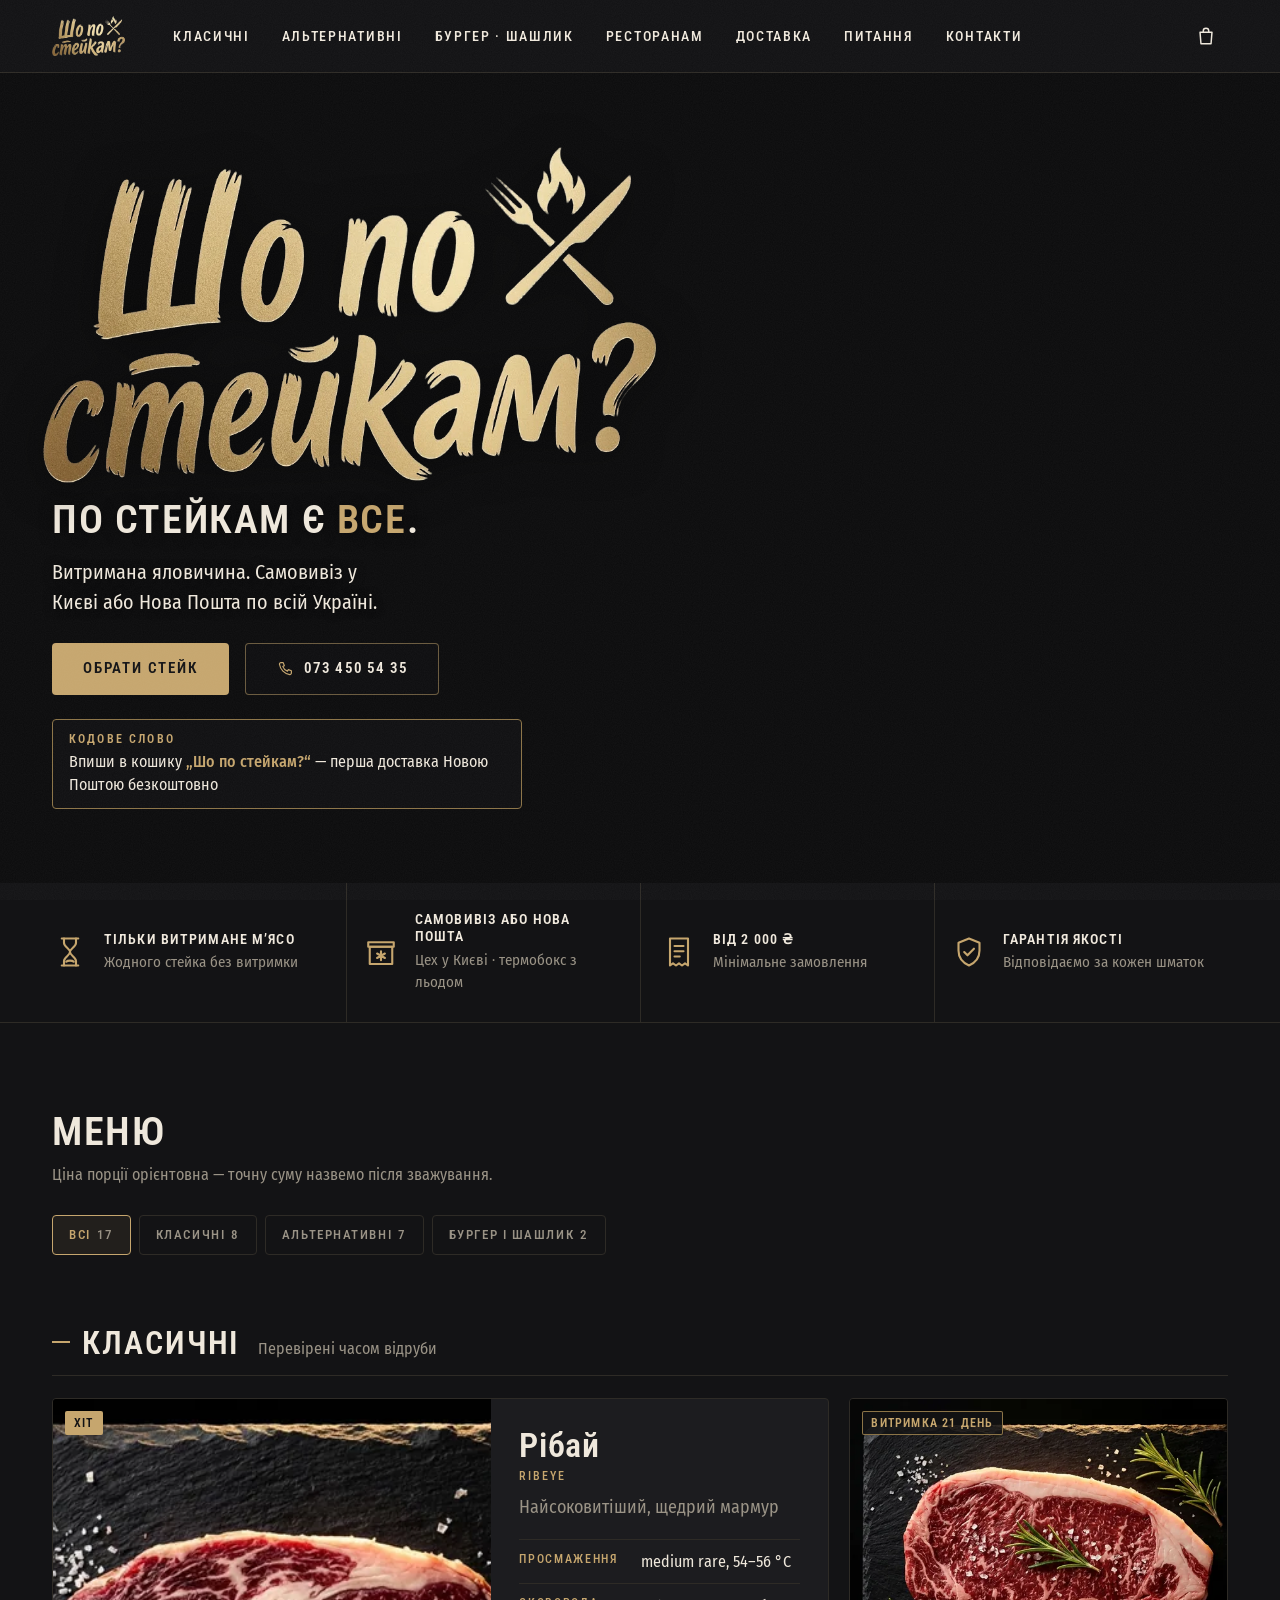
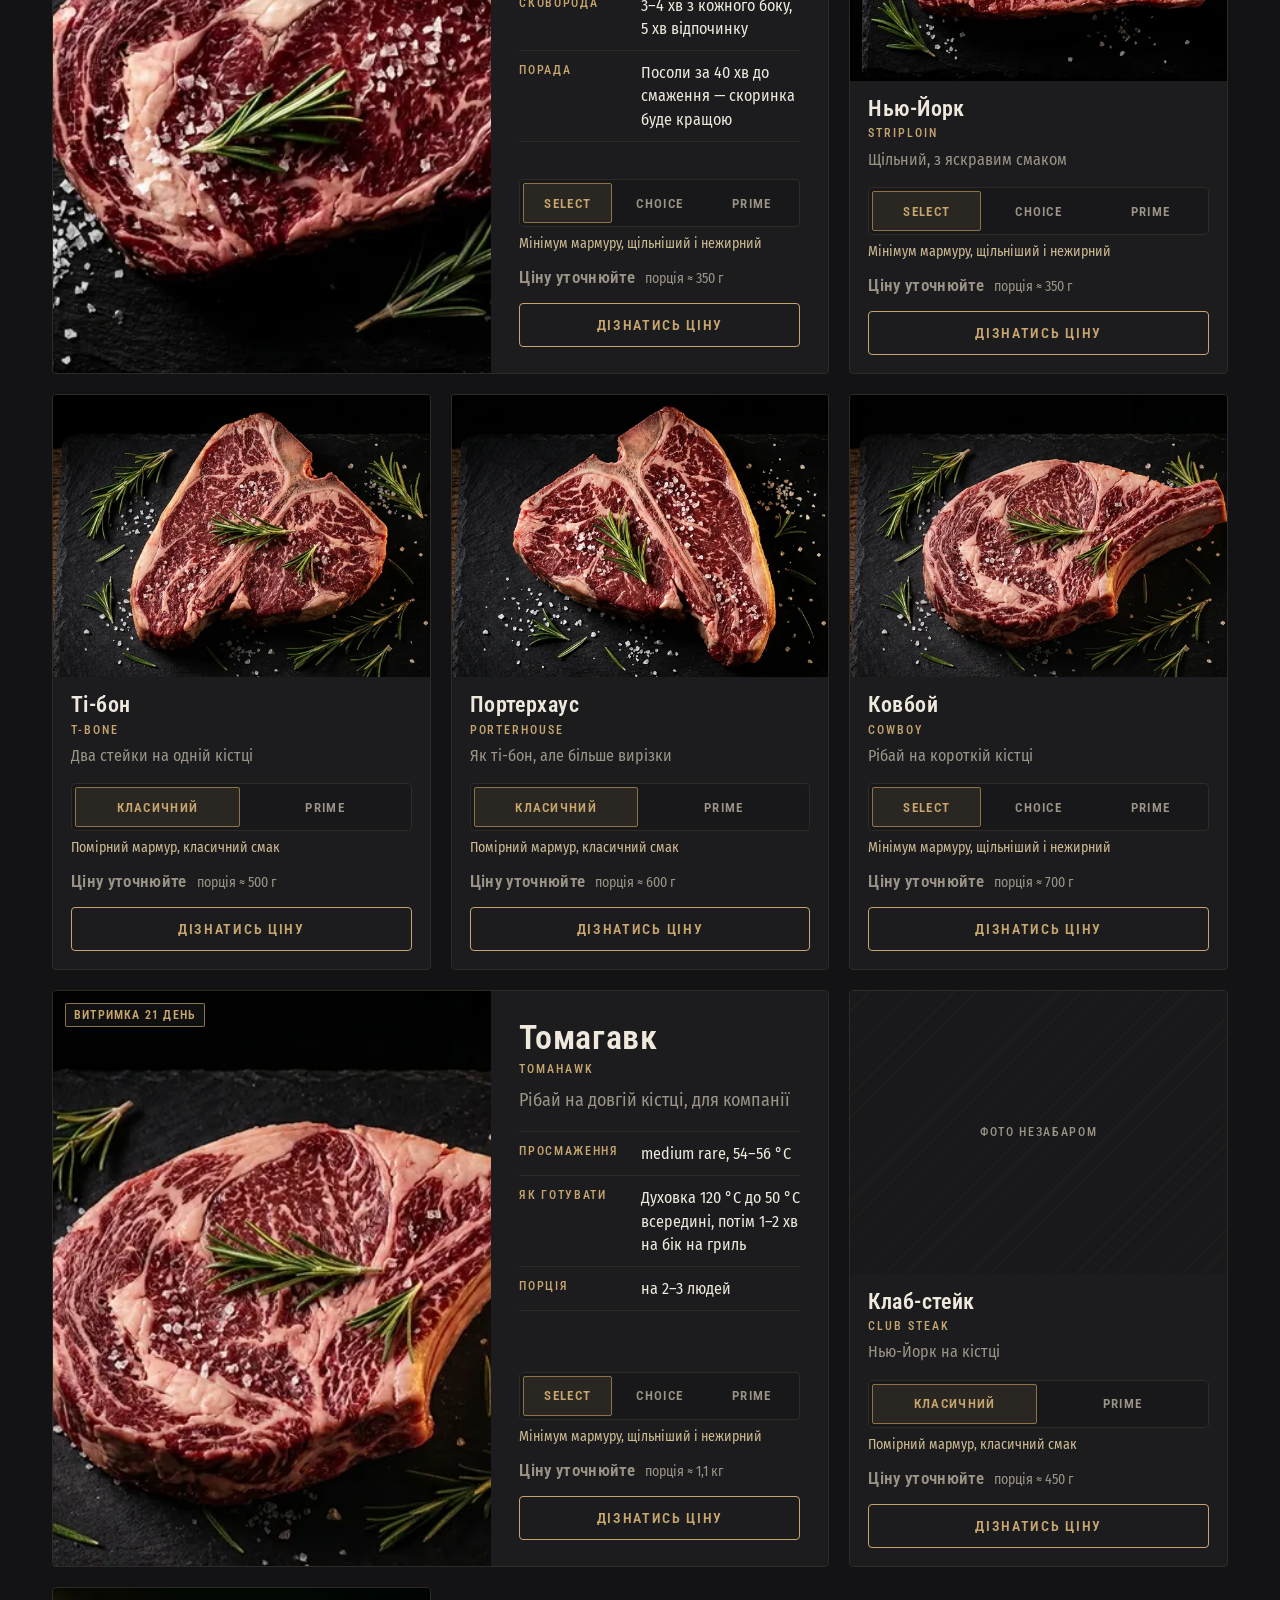
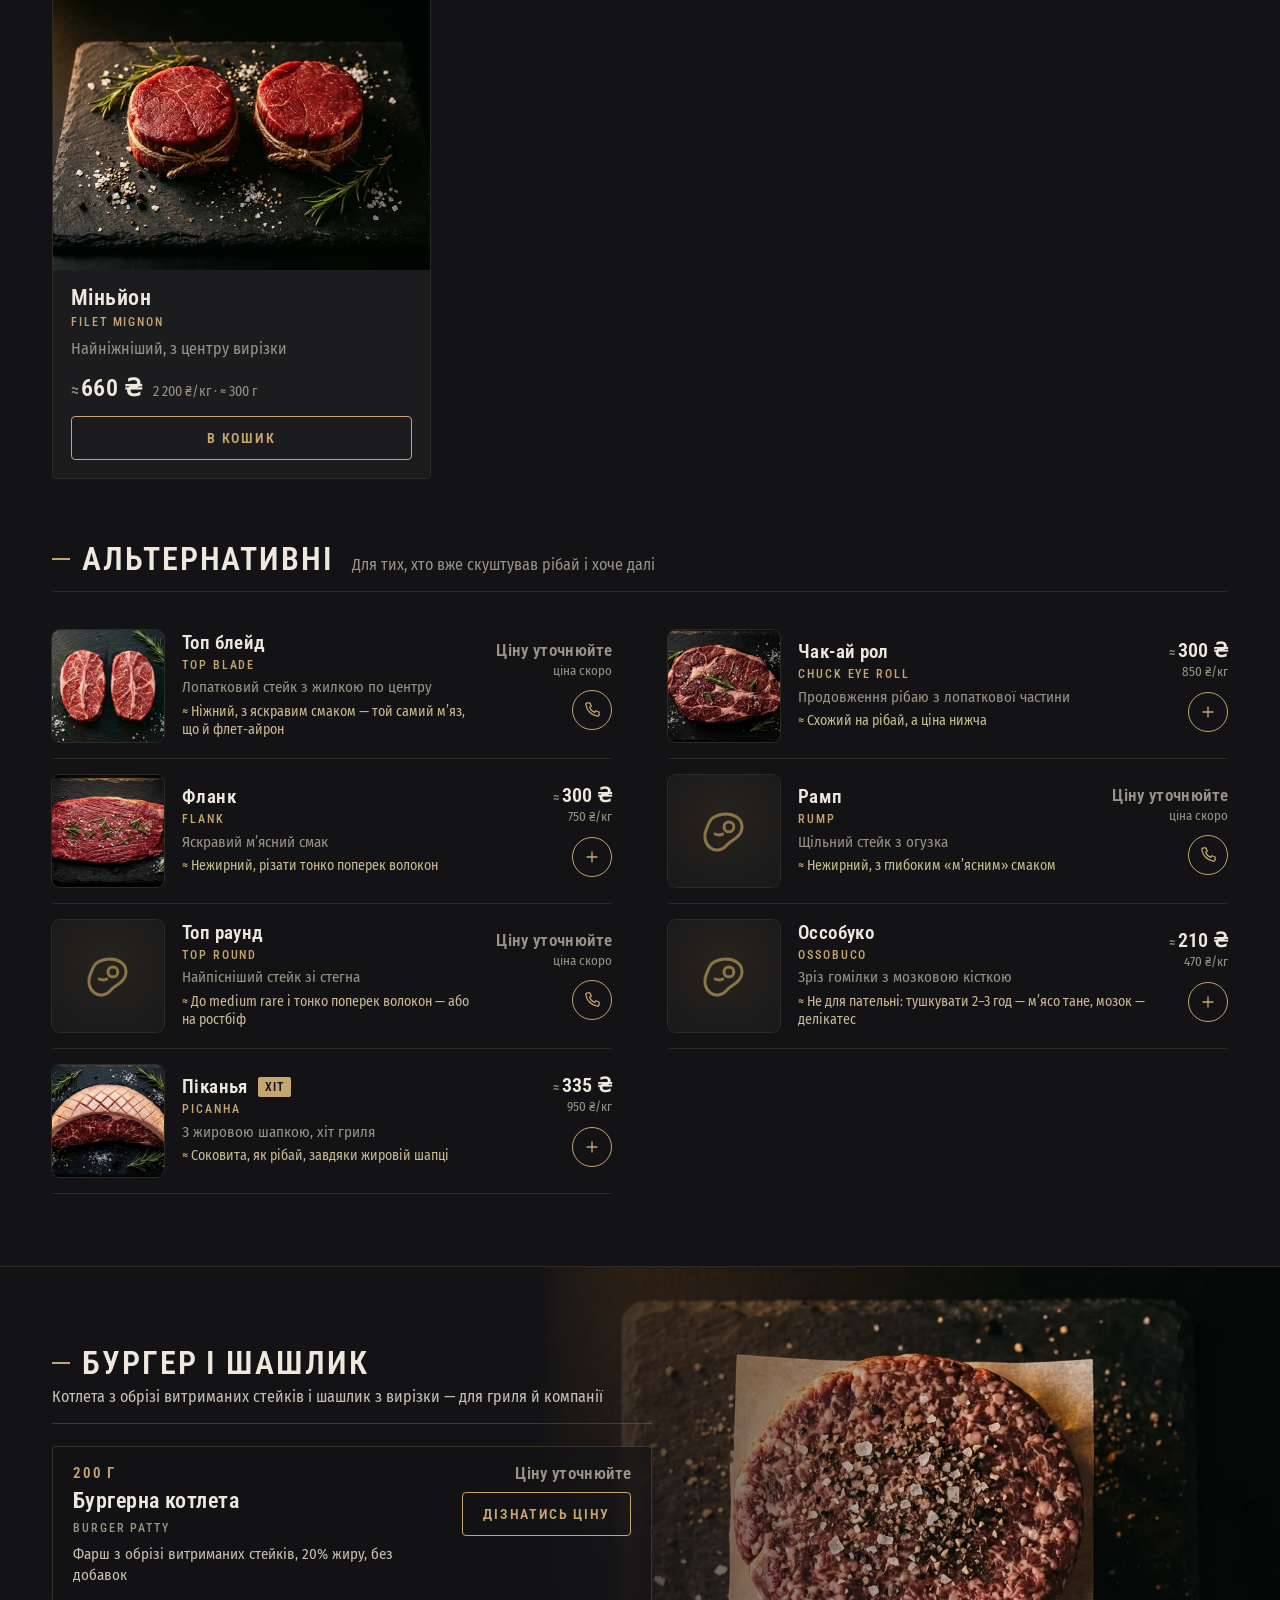
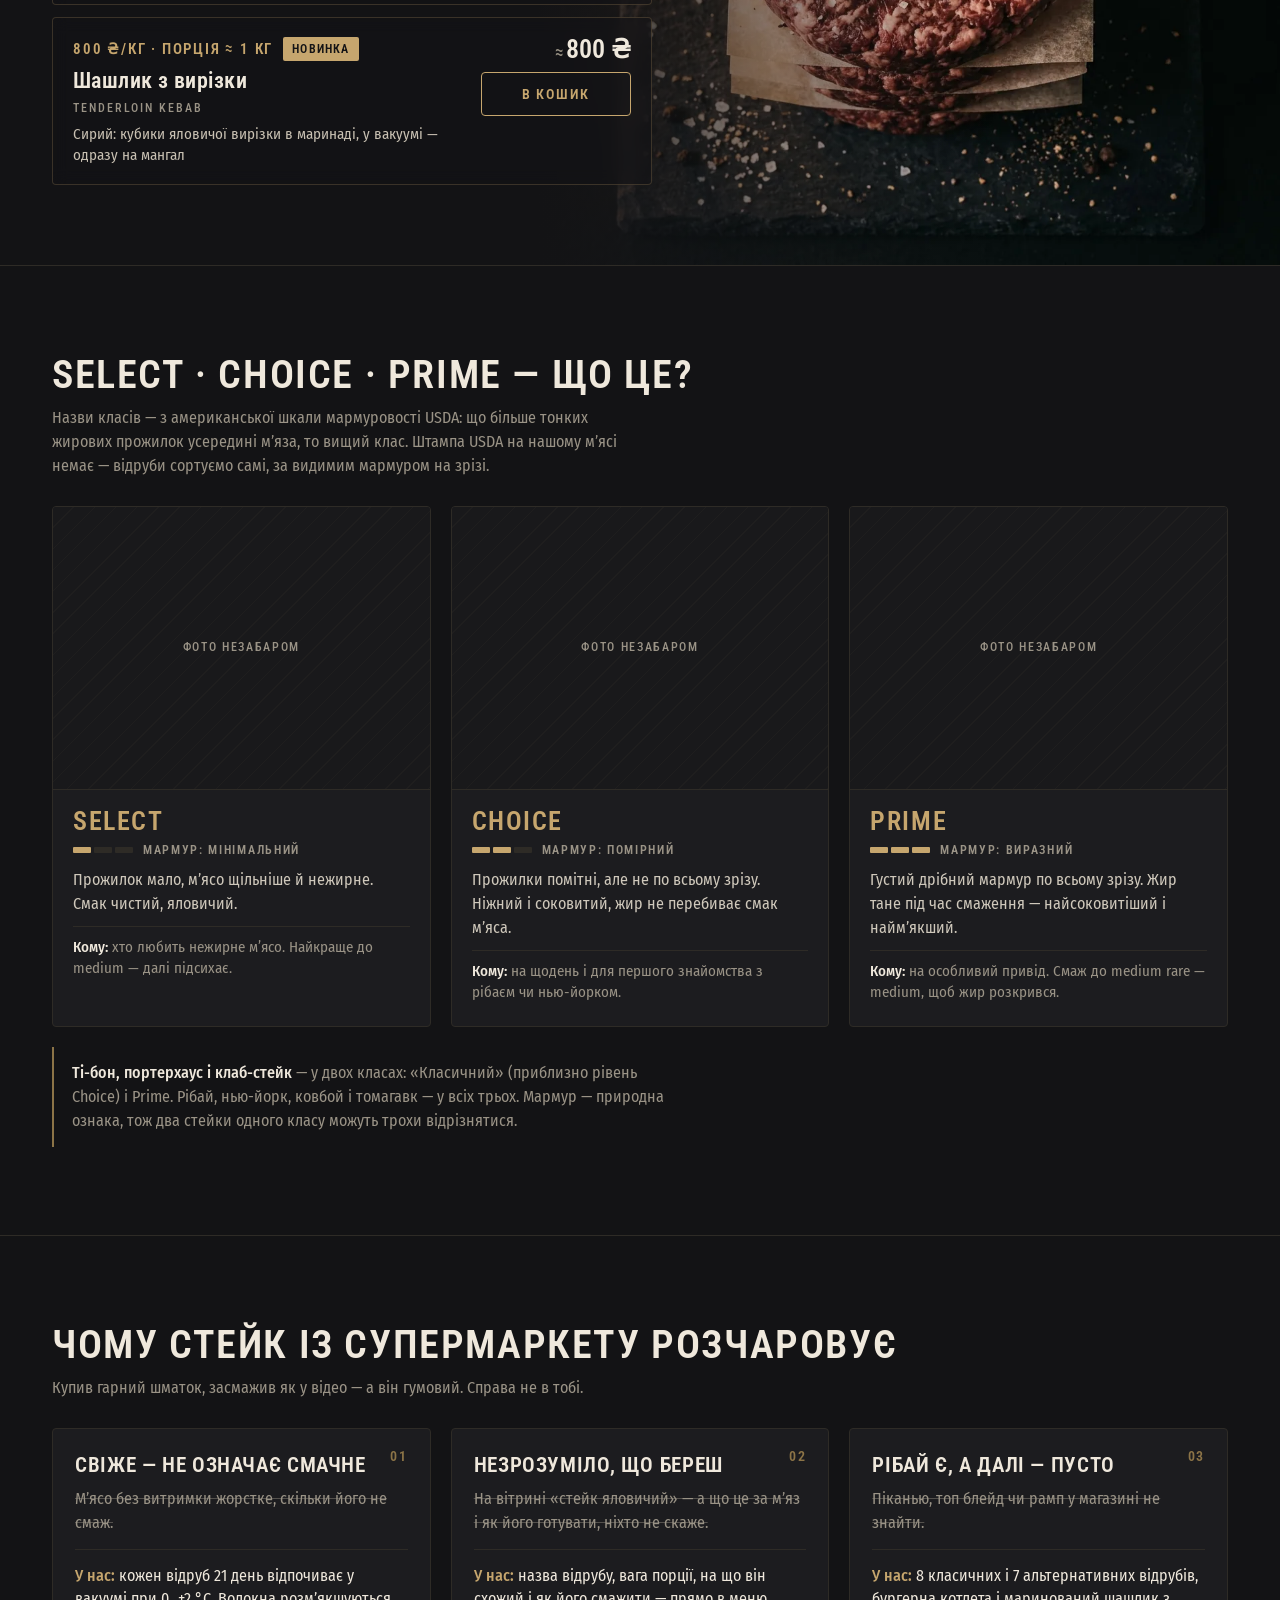
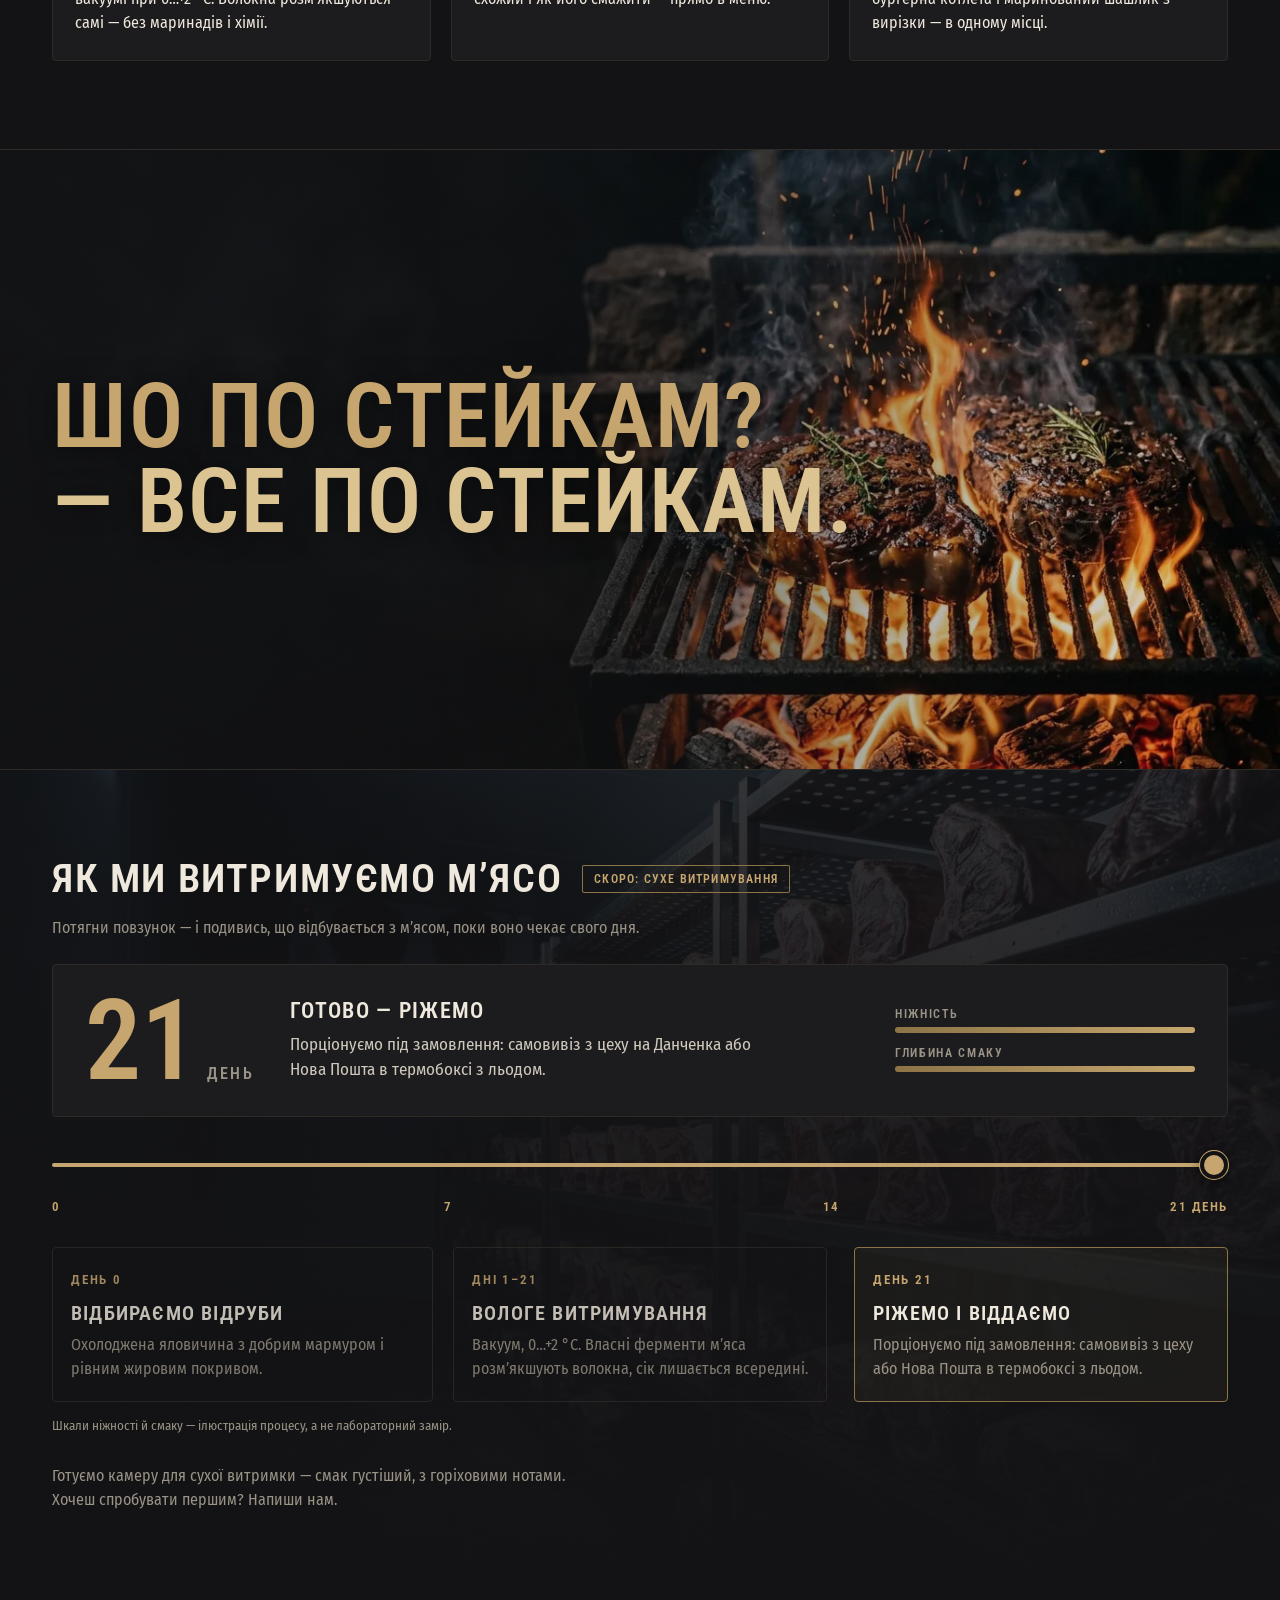
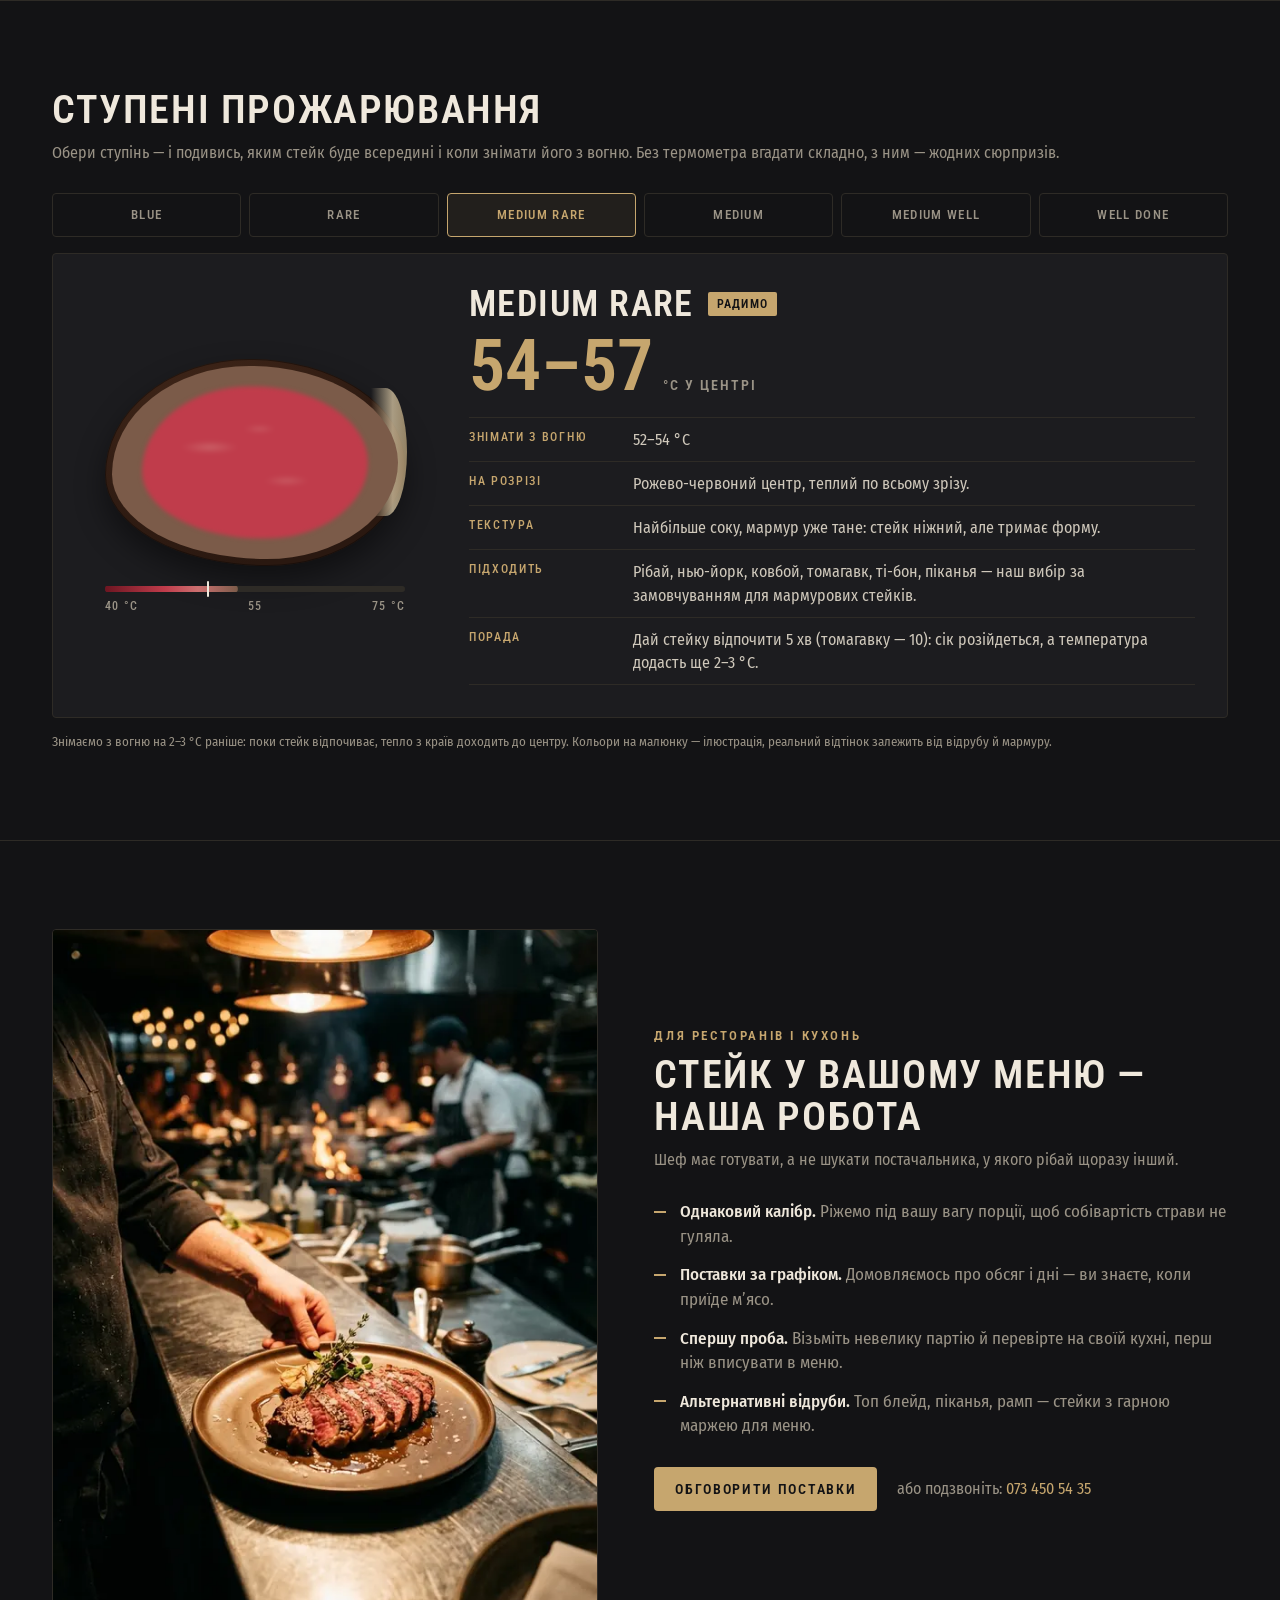
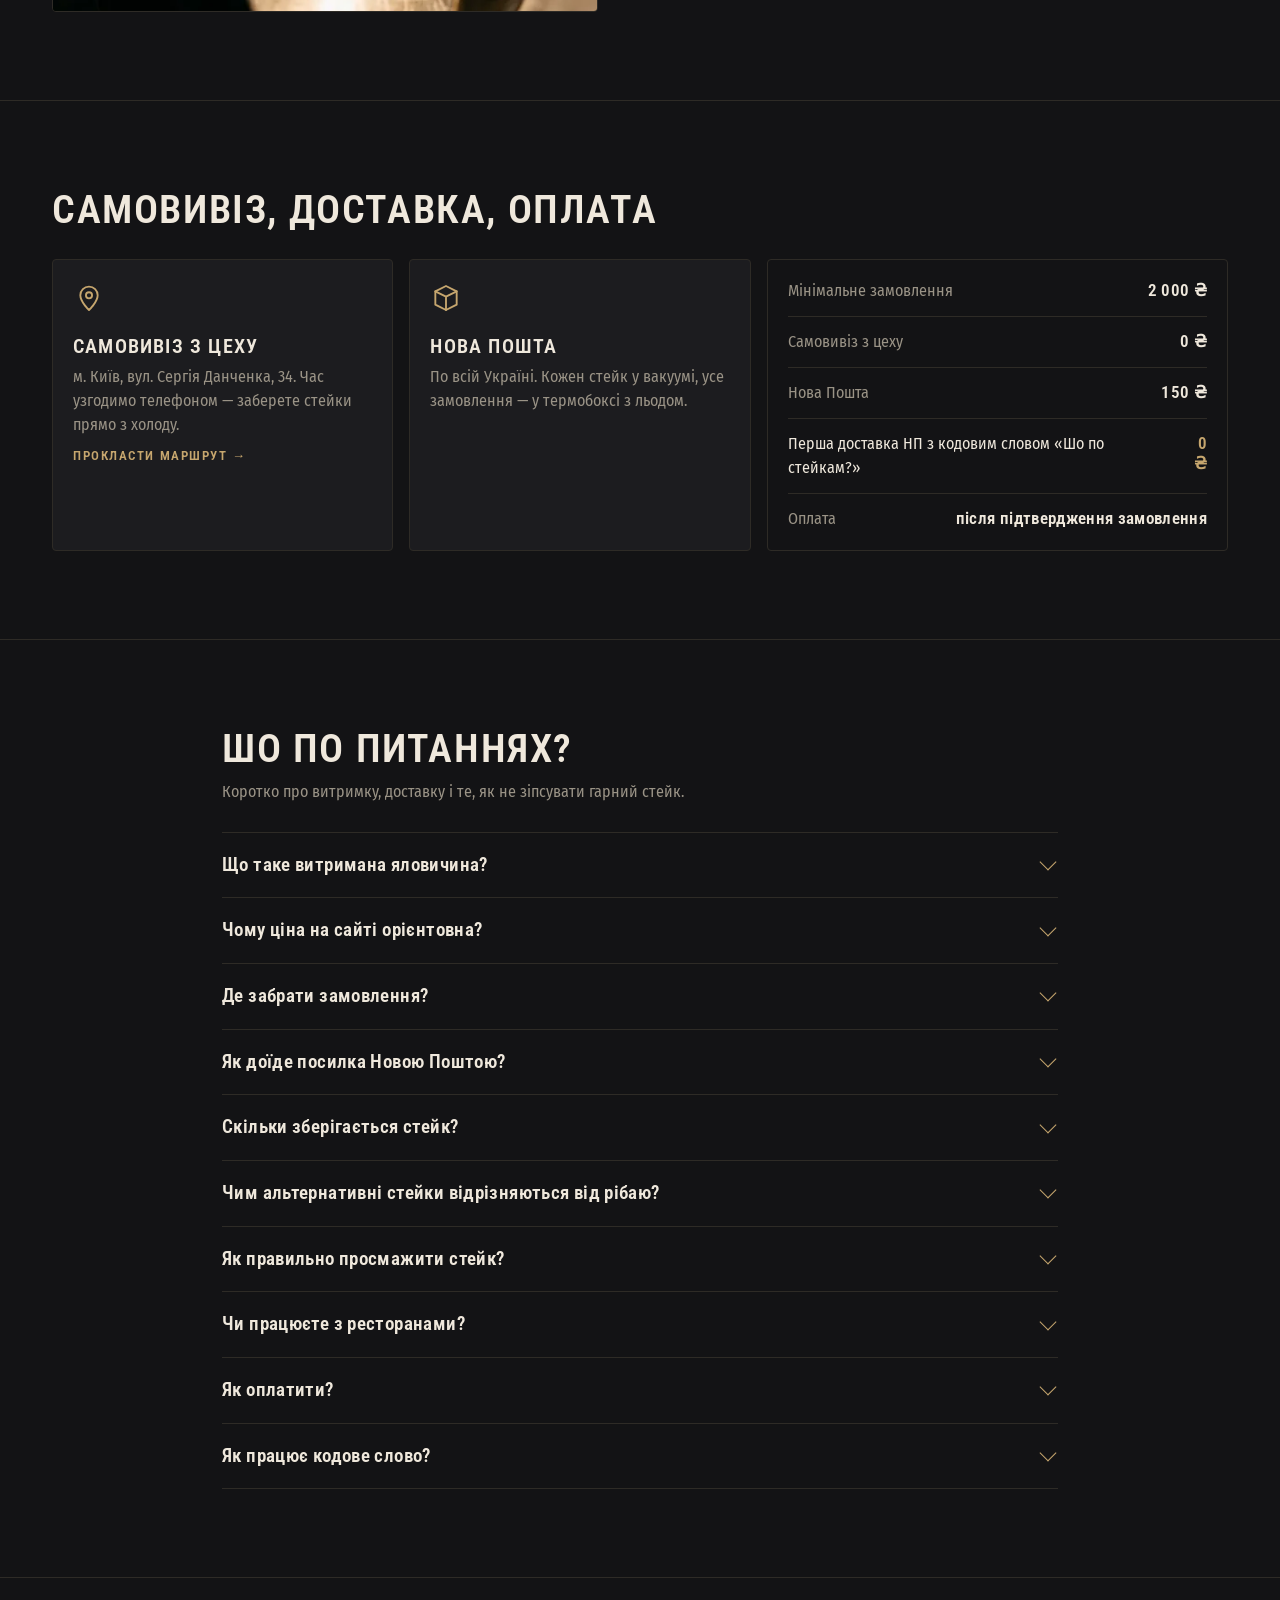
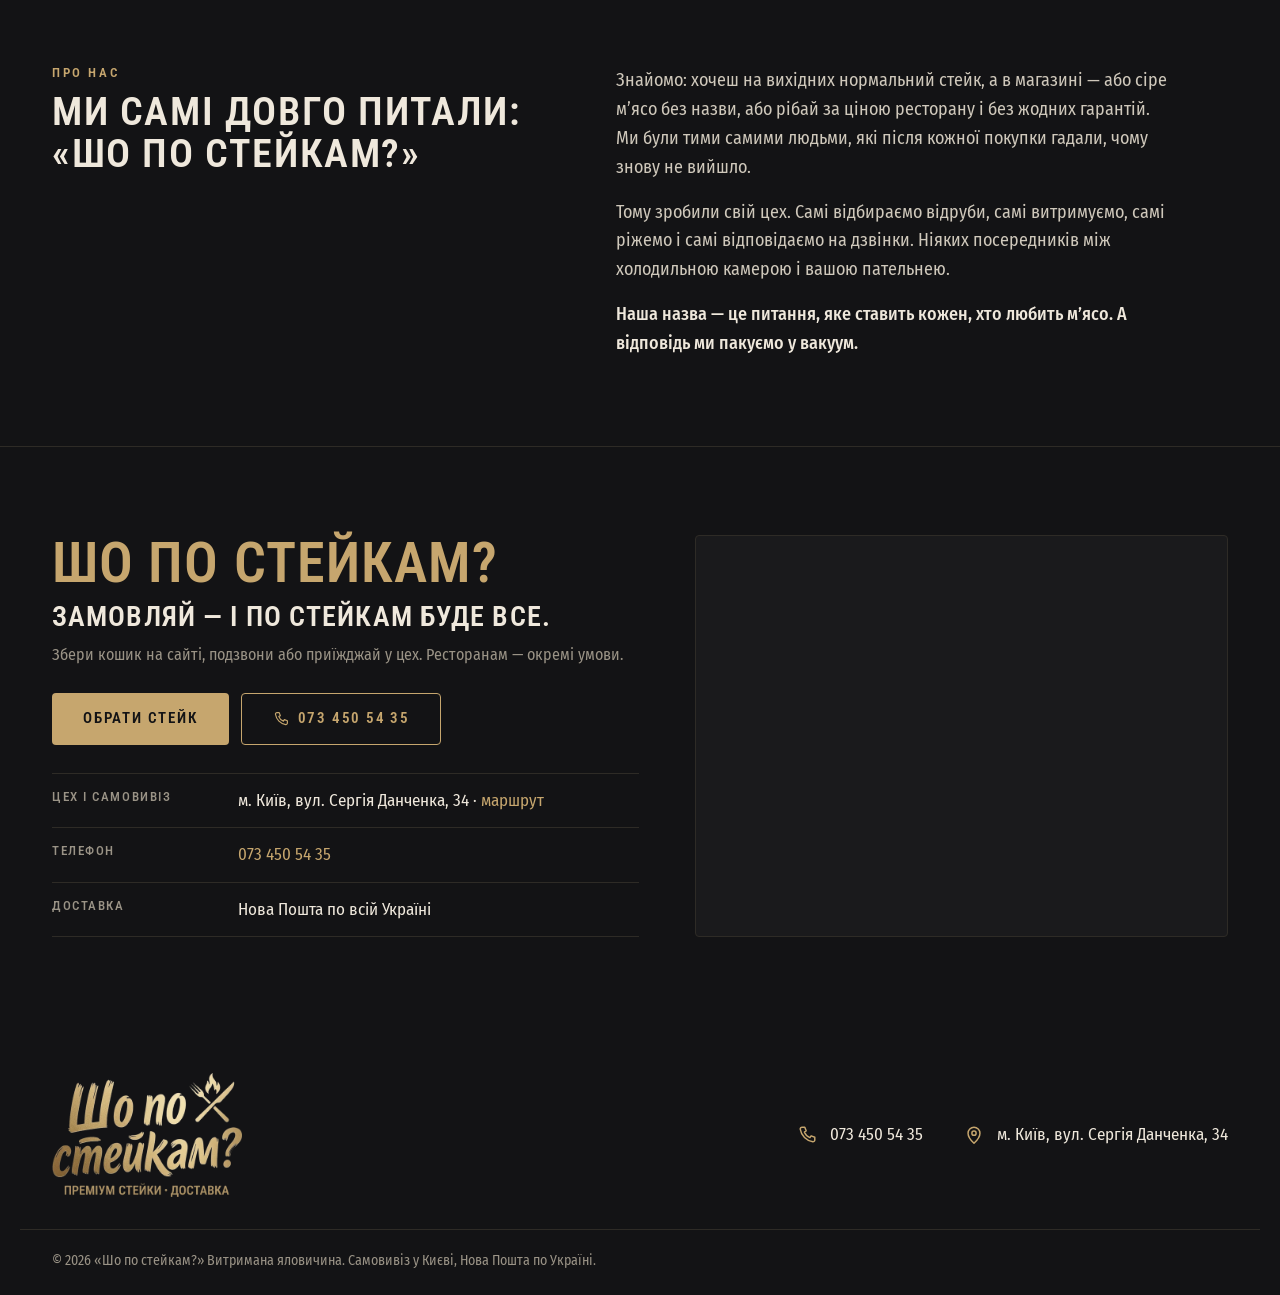
==== commit 65931886: "Класи мармуру Select/Choice/Prime у картках (окремі позиції кошика ribeye@prime); блоки «Select · Ch" ====
--- a/index.html
+++ b/index.html
@@ -149,6 +149,56 @@
       <div class="catalog__groups" data-grid aria-live="polite"></div>
     </section>
 
+    <!-- КЛАСИ МАРМУРУ. Фото класів: images/grade-select.webp, grade-choice.webp, grade-prime.webp —
+         поки файлів немає, показується заглушка «Фото незабаром»; поклади файли — і фото з’являться самі -->
+    <section class="section grades-sec" id="grades" aria-labelledby="grades-title">
+      <div class="container">
+        <div class="section__head">
+          <h2 class="section__title" id="grades-title">Select · Choice · Prime — що це?</h2>
+          <p class="section__lead gradeinfo__lead">Назви класів — з американської шкали мармуровості USDA: що більше тонких жирових прожилок усередині м’яза, то вищий клас. Штампа USDA на нашому м’ясі немає — відруби сортуємо самі, за видимим мармуром на зрізі.</p>
+        </div>
+        <ol class="gradeinfo">
+          <li class="ginfo">
+            <div class="ginfo__media">
+              <span class="ph__cap">Фото незабаром</span>
+              <img src="images/grade-select.webp" alt="Зріз стейка класу Select: мало мармуру" width="800" height="600" loading="lazy" decoding="async" data-grade-img>
+            </div>
+            <div class="ginfo__body">
+              <h3 class="ginfo__name">Select</h3>
+              <p class="marb" data-lvl="1"><span class="marb__bar" aria-hidden="true"><i></i><i></i><i></i></span>Мармур: мінімальний</p>
+              <p class="ginfo__text">Прожилок мало, м’ясо щільніше й нежирне. Смак чистий, яловичий.</p>
+              <p class="ginfo__for"><strong>Кому:</strong> хто любить нежирне м’ясо. Найкраще до medium — далі підсихає.</p>
+            </div>
+          </li>
+          <li class="ginfo">
+            <div class="ginfo__media">
+              <span class="ph__cap">Фото незабаром</span>
+              <img src="images/grade-choice.webp" alt="Зріз стейка класу Choice: помірний мармур" width="800" height="600" loading="lazy" decoding="async" data-grade-img>
+            </div>
+            <div class="ginfo__body">
+              <h3 class="ginfo__name">Choice</h3>
+              <p class="marb" data-lvl="2"><span class="marb__bar" aria-hidden="true"><i></i><i></i><i></i></span>Мармур: помірний</p>
+              <p class="ginfo__text">Прожилки помітні, але не по всьому зрізу. Ніжний і соковитий, жир не перебиває смак м’яса.</p>
+              <p class="ginfo__for"><strong>Кому:</strong> на щодень і для першого знайомства з рібаєм чи нью-йорком.</p>
+            </div>
+          </li>
+          <li class="ginfo">
+            <div class="ginfo__media">
+              <span class="ph__cap">Фото незабаром</span>
+              <img src="images/grade-prime.webp" alt="Зріз стейка класу Prime: густий мармур" width="800" height="600" loading="lazy" decoding="async" data-grade-img>
+            </div>
+            <div class="ginfo__body">
+              <h3 class="ginfo__name">Prime</h3>
+              <p class="marb" data-lvl="3"><span class="marb__bar" aria-hidden="true"><i></i><i></i><i></i></span>Мармур: виразний</p>
+              <p class="ginfo__text">Густий дрібний мармур по всьому зрізу. Жир тане під час смаження — найсоковитіший і найм’якший.</p>
+              <p class="ginfo__for"><strong>Кому:</strong> на особливий привід. Смаж до medium rare — medium, щоб жир розкрився.</p>
+            </div>
+          </li>
+        </ol>
+        <p class="gradeinfo__note"><strong>Ті-бон, портерхаус і клаб-стейк</strong> — у двох класах: «Класичний» (приблизно рівень Choice) і Prime. Рібай, нью-йорк, ковбой і томагавк — у всіх трьох. Мармур — природна ознака, тож два стейки одного класу можуть трохи відрізнятися.</p>
+      </div>
+    </section>
+
     <!-- ЧОМУ НЕ СУПЕРМАРКЕТ -->
     <section class="section pains-sec" aria-labelledby="pains-title">
       <div class="container">
@@ -240,6 +290,47 @@
       </div>
     </section>
 
+    <!-- СТУПЕНІ ПРОЖАРЮВАННЯ (дані рівнів — initRoast() у js/app.js) -->
+    <section class="section roast-sec" id="doneness" aria-labelledby="doneness-title">
+      <div class="container">
+        <div class="section__head">
+          <h2 class="section__title" id="doneness-title">Ступені прожарювання</h2>
+          <p class="section__lead">Обери ступінь — і подивись, яким стейк буде всередині і коли знімати його з вогню. Без термометра вгадати складно, з ним — жодних сюрпризів.</p>
+        </div>
+        <div class="roast" data-roast>
+          <div class="roast__levels" role="group" aria-label="Ступінь прожарювання">
+            <button class="roast__btn" type="button" data-roast-go="blue" aria-pressed="false">Blue</button>
+            <button class="roast__btn" type="button" data-roast-go="rare" aria-pressed="false">Rare</button>
+            <button class="roast__btn" type="button" data-roast-go="medium-rare" aria-pressed="true">Medium rare</button>
+            <button class="roast__btn" type="button" data-roast-go="medium" aria-pressed="false">Medium</button>
+            <button class="roast__btn" type="button" data-roast-go="medium-well" aria-pressed="false">Medium well</button>
+            <button class="roast__btn" type="button" data-roast-go="well-done" aria-pressed="false">Well done</button>
+          </div>
+          <div class="roast__panel">
+            <div class="roast__visual" aria-hidden="true">
+              <div class="steakx"><span class="steakx__band"><span class="steakx__core"></span></span></div>
+              <div class="thermo">
+                <span class="thermo__track"><span class="thermo__fill"></span><span class="thermo__off"></span></span>
+                <span class="thermo__scale"><span>40 °C</span><span>55</span><span>75 °C</span></span>
+              </div>
+            </div>
+            <div class="roast__info" aria-live="polite">
+              <p class="roast__head"><span class="roast__name" data-roast-name>Medium rare</span><span class="badge roast__rec" data-roast-rec>Радимо</span></p>
+              <p class="roast__temp"><span data-roast-temp>54–57</span><small>°C у центрі</small></p>
+              <dl class="roast__facts">
+                <div><dt>Знімати з вогню</dt><dd data-roast-off>52–54 °C</dd></div>
+                <div><dt>На розрізі</dt><dd data-roast-look>Рожево-червоний центр, теплий по всьому зрізу.</dd></div>
+                <div><dt>Текстура</dt><dd data-roast-feel>Найбільше соку, мармур уже тане: стейк ніжний, але тримає форму.</dd></div>
+                <div><dt>Підходить</dt><dd data-roast-fits>Рібай, нью-йорк, ковбой, томагавк, ті-бон, піканья — наш вибір за замовчуванням для мармурових стейків.</dd></div>
+                <div><dt>Порада</dt><dd data-roast-tip>Дай стейку відпочити 5 хв (томагавку — 10): сік розійдеться, а температура додасть ще 2–3 °C.</dd></div>
+              </dl>
+            </div>
+          </div>
+          <p class="roast__note">Знімаємо з вогню на 2–3 °C раніше: поки стейк відпочиває, тепло з країв доходить до центру. Кольори на малюнку — ілюстрація, реальний відтінок залежить від відрубу й мармуру.</p>
+        </div>
+      </div>
+    </section>
+
     <!-- ДЛЯ РЕСТОРАНІВ -->
     <section class="section horeca" id="horeca" aria-labelledby="horeca-title">
       <div class="container horeca__grid">
--- a/css/styles.css
+++ b/css/styles.css
@@ -721,6 +721,111 @@
 .price-none { font-size: 17px !important; color: var(--muted); letter-spacing: .02em; }
 a.btn-plus { text-decoration: none; }
 
+/* ---------- класи мармуру в картці: Select / Choice / Prime ---------- */
+.grade { margin-bottom: 14px; }
+.grade__seg { display: grid; grid-template-columns: repeat(var(--n, 3), minmax(0, 1fr)); padding: 3px; gap: 3px; border: 1px solid var(--line); border-radius: var(--r); background: var(--card-2); }
+.grade__btn {
+  min-width: 0; min-height: 40px; padding: 0 6px; border: 1px solid transparent; border-radius: 2px; background: transparent; cursor: pointer;
+  font: 600 13px/1 var(--f-head); letter-spacing: .1em; text-transform: uppercase; color: var(--muted);
+  white-space: nowrap; overflow: hidden; text-overflow: ellipsis;
+  transition: color .2s, background-color .2s, border-color .2s, transform .16s var(--ease-out);
+  -webkit-tap-highlight-color: transparent;
+}
+.grade__btn:active { transform: scale(.97); }
+.grade__btn[aria-pressed="true"] { color: var(--gold); border-color: var(--gold-dark); background: rgba(198, 166, 110, .1); }
+@media (hover: hover) { .grade__btn[aria-pressed="false"]:hover { color: var(--text); } }
+.grade__hint { margin-top: 8px; font-size: 14px; line-height: 1.35; color: #CDBB93; min-height: 1.35em; }
+/* плавна зміна фото при перемиканні класу */
+.card__media .media-next { position: absolute; inset: 0; opacity: 0; transition: opacity .32s var(--ease-out); }
+.card__media .media-next.is-shown { opacity: 1; }
+
+/* ---------- «Select · Choice · Prime — що це?» ---------- */
+.gradeinfo__lead { max-width: 72ch; }
+.gradeinfo { display: grid; gap: 14px; }
+@media (min-width: 900px) { .gradeinfo { grid-template-columns: repeat(3, 1fr); gap: 20px; } }
+.ginfo { display: flex; flex-direction: column; background: var(--card); border: 1px solid var(--line); border-radius: var(--r); overflow: hidden; }
+.ginfo__media {
+  position: relative; aspect-ratio: 4 / 3; display: grid; place-items: center;
+  background: #19191b; background-image: repeating-linear-gradient(135deg, transparent 0 14px, rgba(46, 43, 38, .28) 14px 15px);
+  border-bottom: 1px solid var(--line);
+}
+.ginfo__media img { position: absolute; inset: 0; width: 100%; height: 100%; object-fit: cover; }
+.ginfo__media.has-img .ph__cap { visibility: hidden; }
+.ginfo__body { padding: 18px 20px 22px; }
+.ginfo__name { font: 600 26px/1 var(--f-head); letter-spacing: .06em; text-transform: uppercase; color: var(--gold); }
+.marb { display: flex; align-items: center; gap: 10px; margin-top: 10px; font: 600 12px/1 var(--f-head); letter-spacing: .14em; text-transform: uppercase; color: var(--muted); }
+.marb__bar { display: inline-grid; grid-template-columns: repeat(3, 18px); gap: 3px; }
+.marb__bar i { height: 6px; border-radius: 1px; background: var(--line); }
+.marb__bar i:first-child, .marb[data-lvl="2"] .marb__bar i:nth-child(2), .marb[data-lvl="3"] .marb__bar i { background: var(--gold); }
+.ginfo__text { margin-top: 12px; font-size: 16px; line-height: 1.5; color: #cfc8bb; }
+.ginfo__for { margin-top: 10px; padding-top: 10px; border-top: 1px solid var(--line); font-size: 15px; line-height: 1.45; color: var(--muted); }
+.ginfo__for strong { color: var(--text); font-weight: 500; }
+.gradeinfo__note { margin-top: 20px; padding: 14px 18px; border-left: 2px solid var(--gold-dark); max-width: 80ch; font-size: 16px; line-height: 1.5; color: var(--muted); }
+.gradeinfo__note strong { color: var(--text); font-weight: 500; }
+
+/* ---------- «Ступені прожарювання» ---------- */
+.roast { --core: #c03c4b; --k: .79; --t: .4; --off: .34; }
+.roast__levels { display: grid; grid-template-columns: repeat(3, minmax(0, 1fr)); gap: 8px; margin-bottom: 16px; }
+@media (min-width: 900px) { .roast__levels { grid-template-columns: repeat(6, minmax(0, 1fr)); } }
+.roast__btn {
+  min-width: 0; min-height: 44px; padding: 0 8px; border: 1px solid var(--line); border-radius: var(--r); background: transparent; cursor: pointer;
+  font: 500 13px/1.1 var(--f-head); letter-spacing: .1em; text-transform: uppercase; color: var(--muted);
+  transition: color .2s, border-color .2s, background-color .2s, transform .16s var(--ease-out);
+  -webkit-tap-highlight-color: transparent;
+}
+.roast__btn:active { transform: scale(.97); }
+.roast__btn[aria-pressed="true"] { border-color: var(--gold); color: var(--gold); background: rgba(198, 166, 110, .08); }
+@media (hover: hover) { .roast__btn[aria-pressed="false"]:hover { color: var(--text); border-color: var(--gold-dark); } }
+
+.roast__panel {
+  display: grid; gap: 22px; padding: 22px 20px;
+  background: var(--card); border: 1px solid var(--line); border-radius: var(--r);
+}
+@media (min-width: 900px) { .roast__panel { grid-template-columns: minmax(260px, 340px) 1fr; align-items: center; gap: 44px; padding: 32px; } }
+.roast__visual { display: grid; gap: 20px; justify-items: center; }
+
+/* розріз стейка: скоринка → сіра смуга → центр; центр міняє колір і розмір */
+.steakx {
+  position: relative; width: min(100%, 300px); aspect-ratio: 1.45; padding: 7px;
+  border-radius: 48% 52% 46% 54% / 56% 50% 50% 44%;
+  background: radial-gradient(ellipse at 40% 35%, #4a2c1c, #2a1810 70%);
+  box-shadow: 0 14px 30px rgba(0, 0, 0, .45), inset 0 0 0 1px rgba(0, 0, 0, .4);
+}
+.steakx::before { /* жирова облямівка з одного боку */
+  content: ''; position: absolute; top: 14%; right: -2px; width: 12%; height: 62%;
+  border-radius: 0 60% 60% 0 / 0 50% 50% 0; background: linear-gradient(90deg, rgba(0,0,0,0), #d9c7a4 60%, #bca57c); opacity: .75;
+}
+.steakx__band {
+  position: relative; display: grid; place-items: center; width: 100%; height: 100%; overflow: hidden;
+  border-radius: inherit; background: #7b5b49;
+}
+.steakx__core {
+  width: 100%; height: 100%; border-radius: inherit; background: var(--core);
+  /* прожилки мармуру */
+  background-image: radial-gradient(ellipse 18% 6% at 30% 40%, rgba(236, 222, 196, .22), transparent 70%),
+                    radial-gradient(ellipse 14% 5% at 64% 62%, rgba(236, 222, 196, .18), transparent 70%),
+                    radial-gradient(ellipse 10% 4% at 52% 28%, rgba(236, 222, 196, .16), transparent 70%);
+  transform: scale(var(--k)); filter: blur(3px);
+  transition: transform .5s var(--ease-out), background-color .5s var(--ease-out);
+}
+.thermo { width: min(100%, 300px); }
+.thermo__track { position: relative; display: block; height: 6px; border-radius: 3px; background: var(--line); }
+.thermo__fill { position: absolute; inset: 0; border-radius: 3px; background: linear-gradient(90deg, #6d1521, #c03c4b 45%, #cc7070 70%, #7c5c4a); transform-origin: left; transform: scaleX(var(--t)); transition: transform .5s var(--ease-out); }
+.thermo__off { position: absolute; top: -5px; left: calc(var(--off) * 100%); width: 2px; height: 16px; margin-left: -1px; background: var(--text); border-radius: 1px; transition: left .5s var(--ease-out); }
+.thermo__scale { display: flex; justify-content: space-between; margin-top: 8px; font: 500 12px/1 var(--f-head); letter-spacing: .1em; color: var(--muted); }
+
+.roast__head { display: flex; flex-wrap: wrap; align-items: center; gap: 8px 14px; }
+.roast__name { font: 600 clamp(26px, 3.4vw, 36px)/1 var(--f-head); letter-spacing: .04em; text-transform: uppercase; }
+.roast__temp { display: flex; align-items: baseline; gap: 10px; margin-top: 12px; }
+.roast__temp span { font: 600 clamp(48px, 6vw, 72px)/.9 var(--f-head); color: var(--gold); font-variant-numeric: tabular-nums; }
+.roast__temp small { font: 600 14px/1 var(--f-head); letter-spacing: .14em; text-transform: uppercase; color: var(--muted); }
+.roast__facts { margin-top: 18px; border-top: 1px solid var(--line); }
+.roast__facts > div { display: grid; gap: 4px; padding: 10px 0; border-bottom: 1px solid var(--line); }
+@media (min-width: 640px) { .roast__facts > div { grid-template-columns: 150px 1fr; gap: 14px; } }
+.roast__facts dt { font: 500 12px/1.5 var(--f-head); letter-spacing: .14em; text-transform: uppercase; color: var(--gold); }
+.roast__facts dd { margin: 0; font-size: 16px; line-height: 1.45; color: #cfc8bb; }
+.roast__note { margin-top: 14px; font-size: 13px; color: var(--muted); }
+
 /* ---------- зерно і поява ---------- */
 body::after {
   content: ''; position: fixed; inset: 0; z-index: 90; pointer-events: none; opacity: .07;
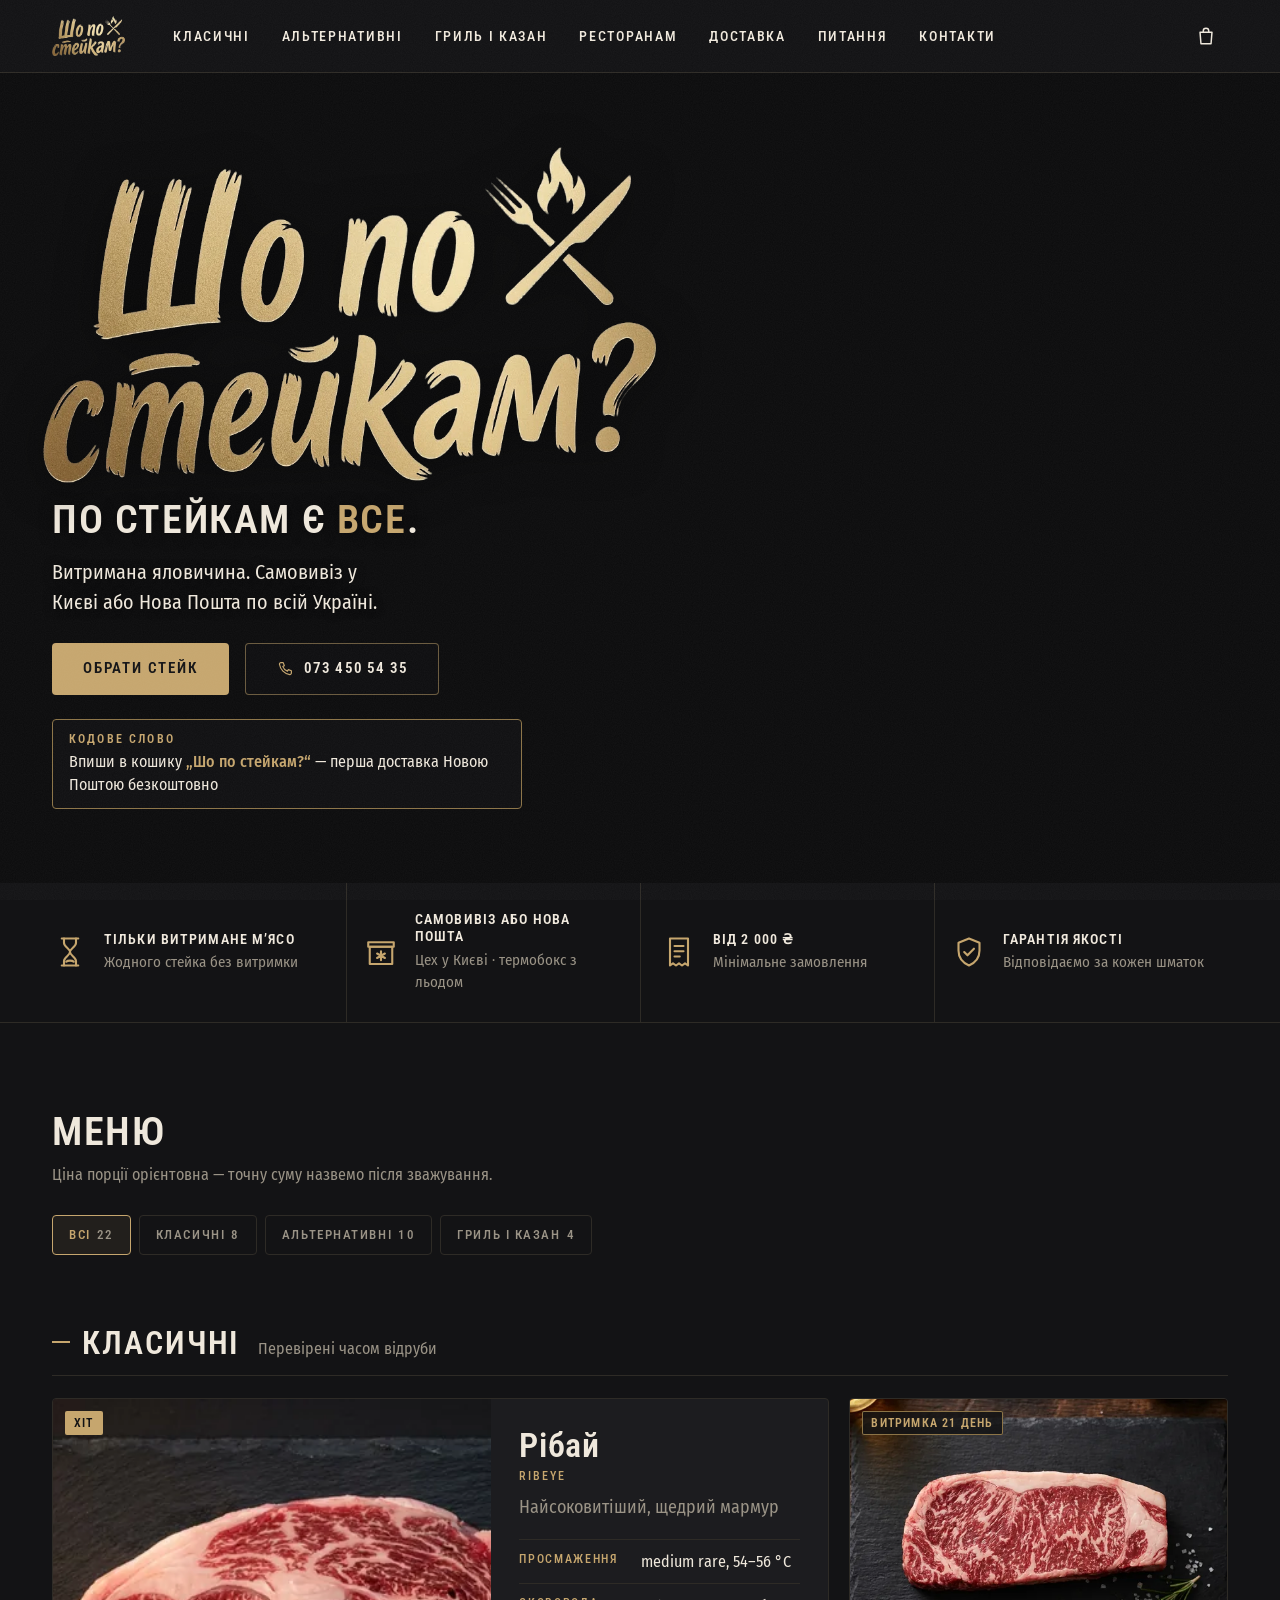
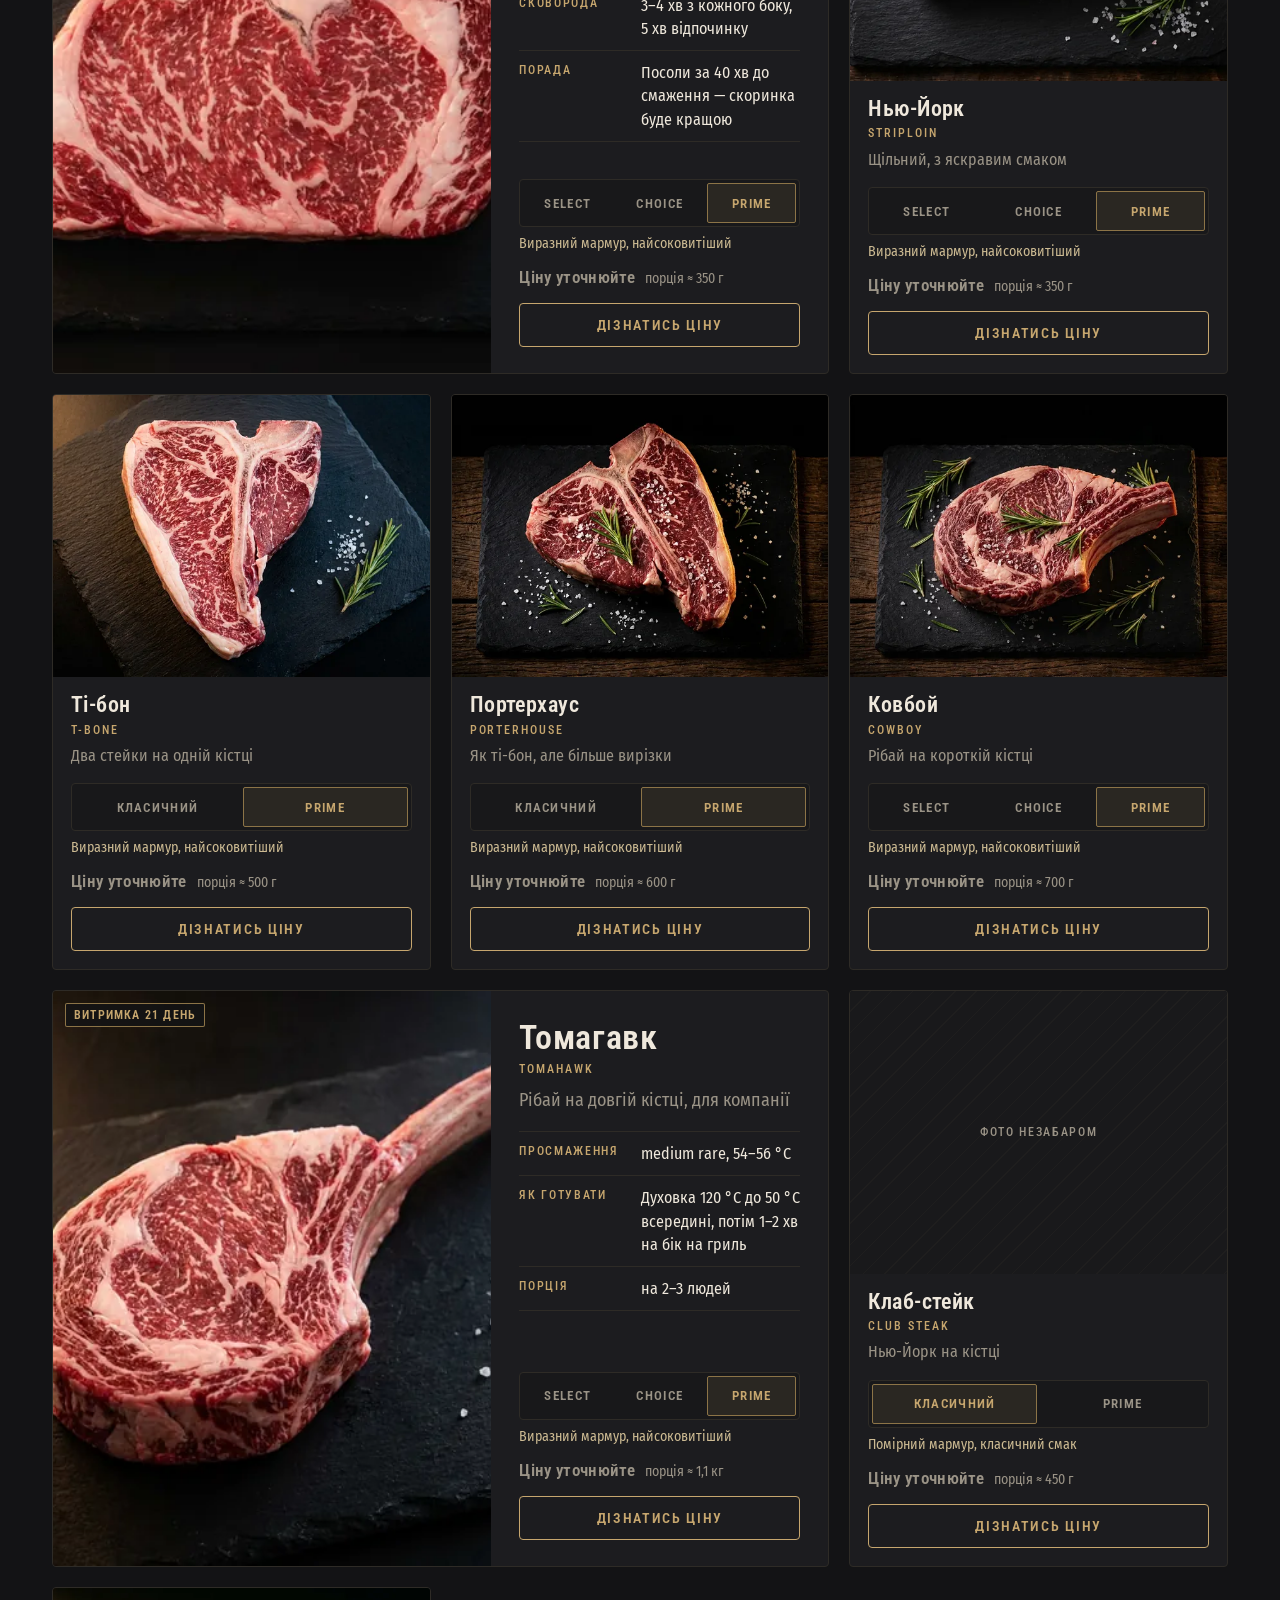
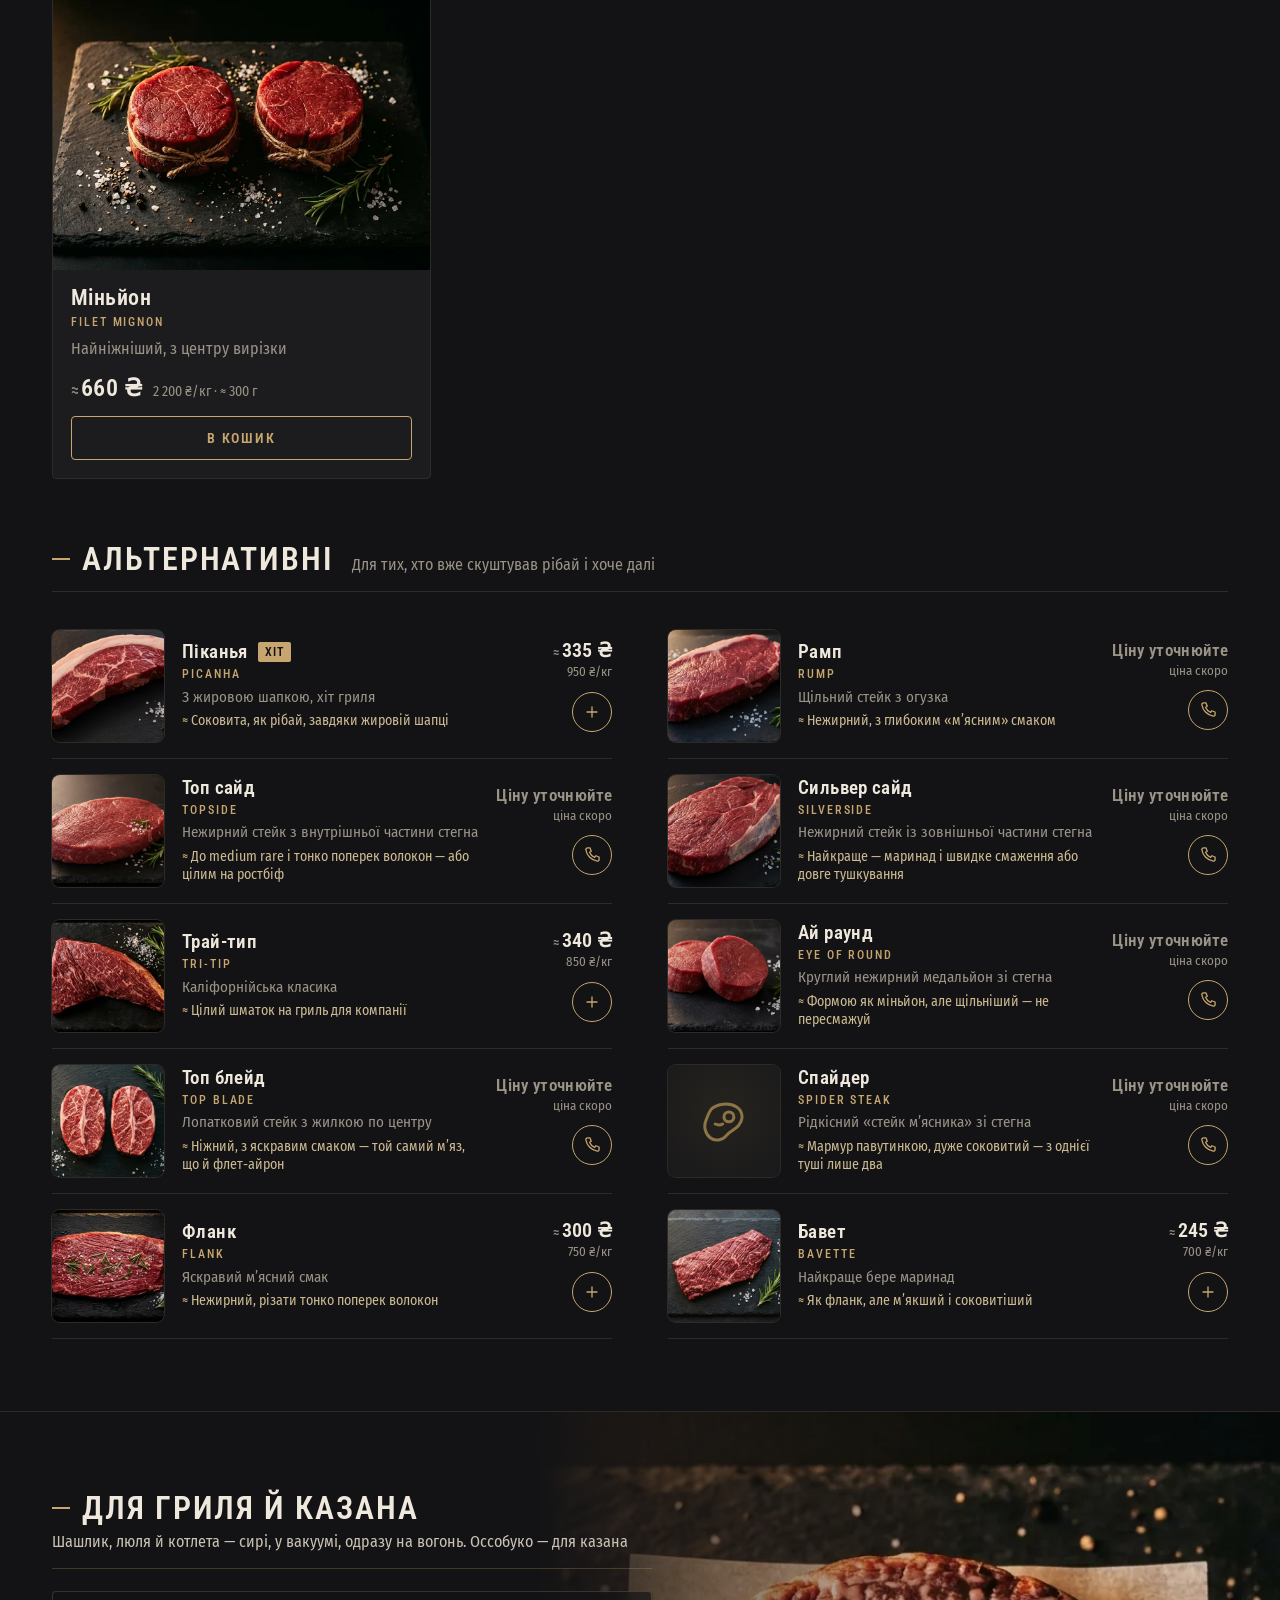
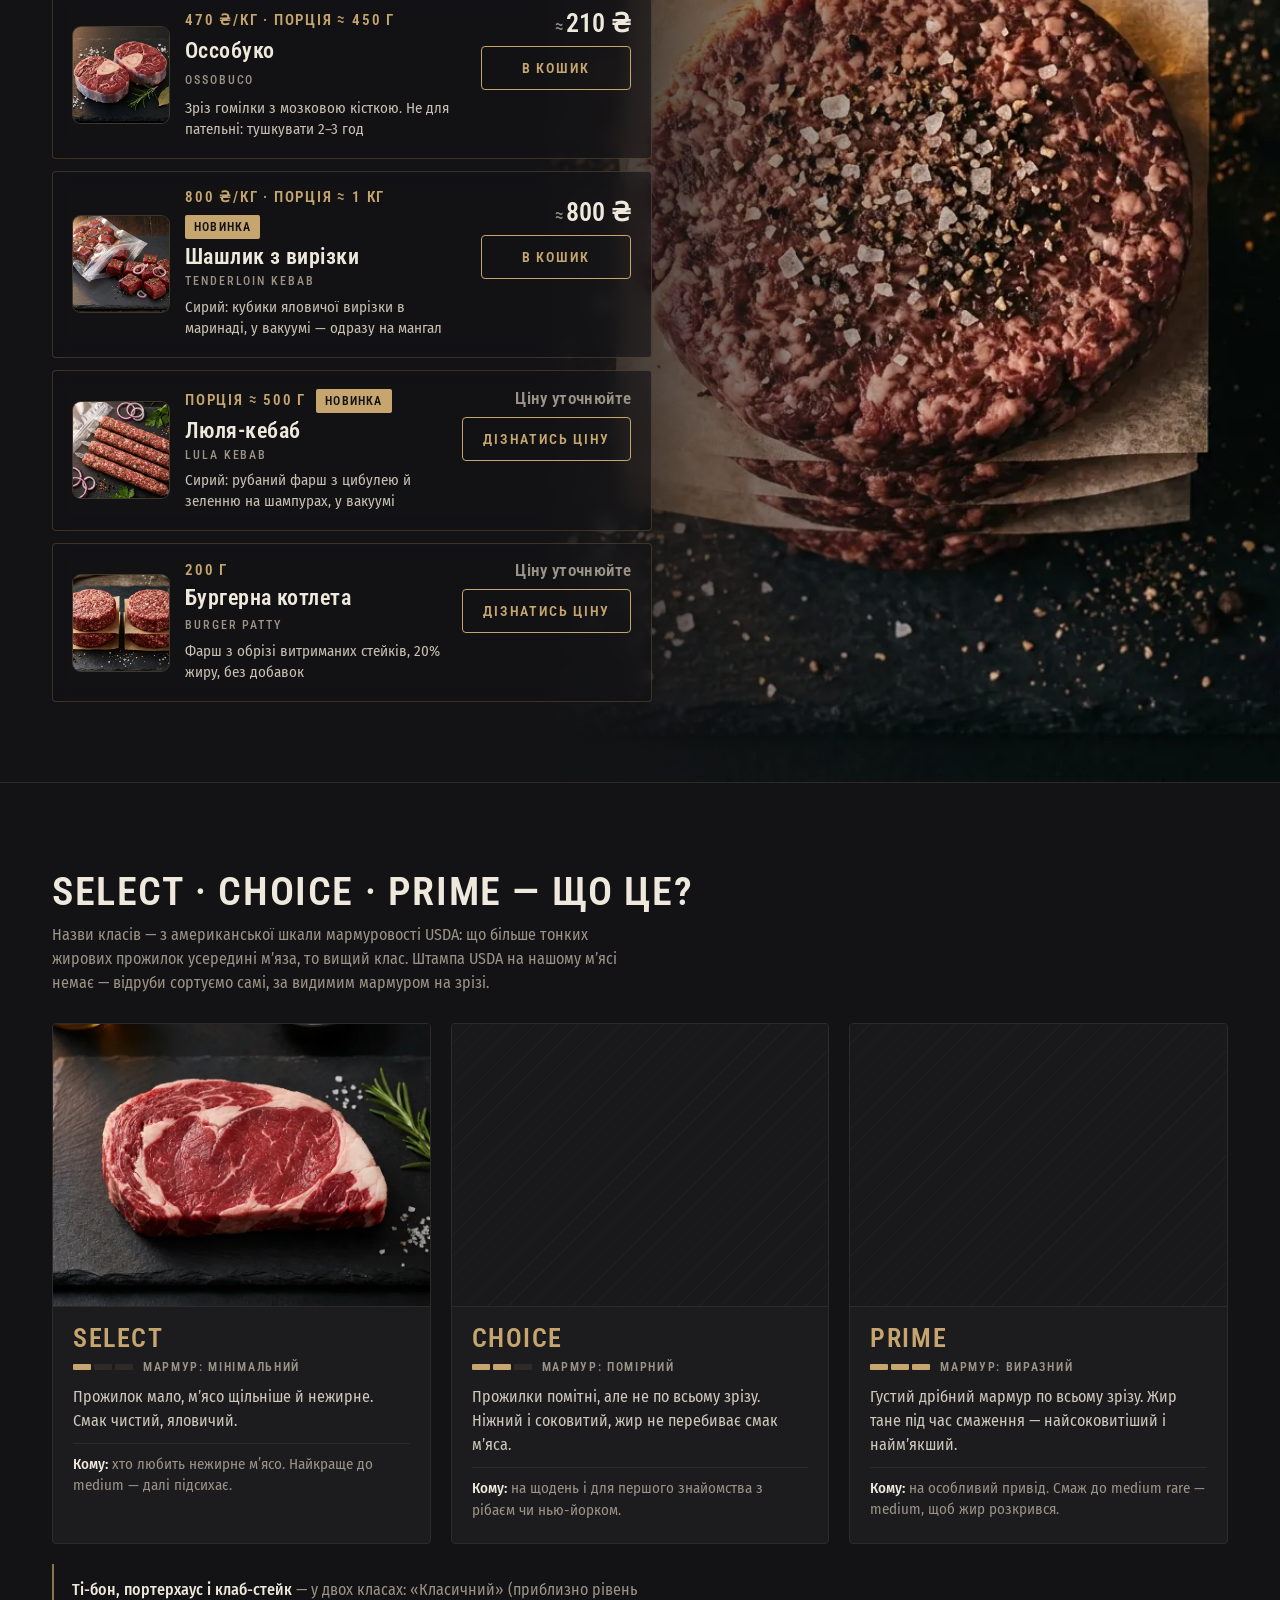
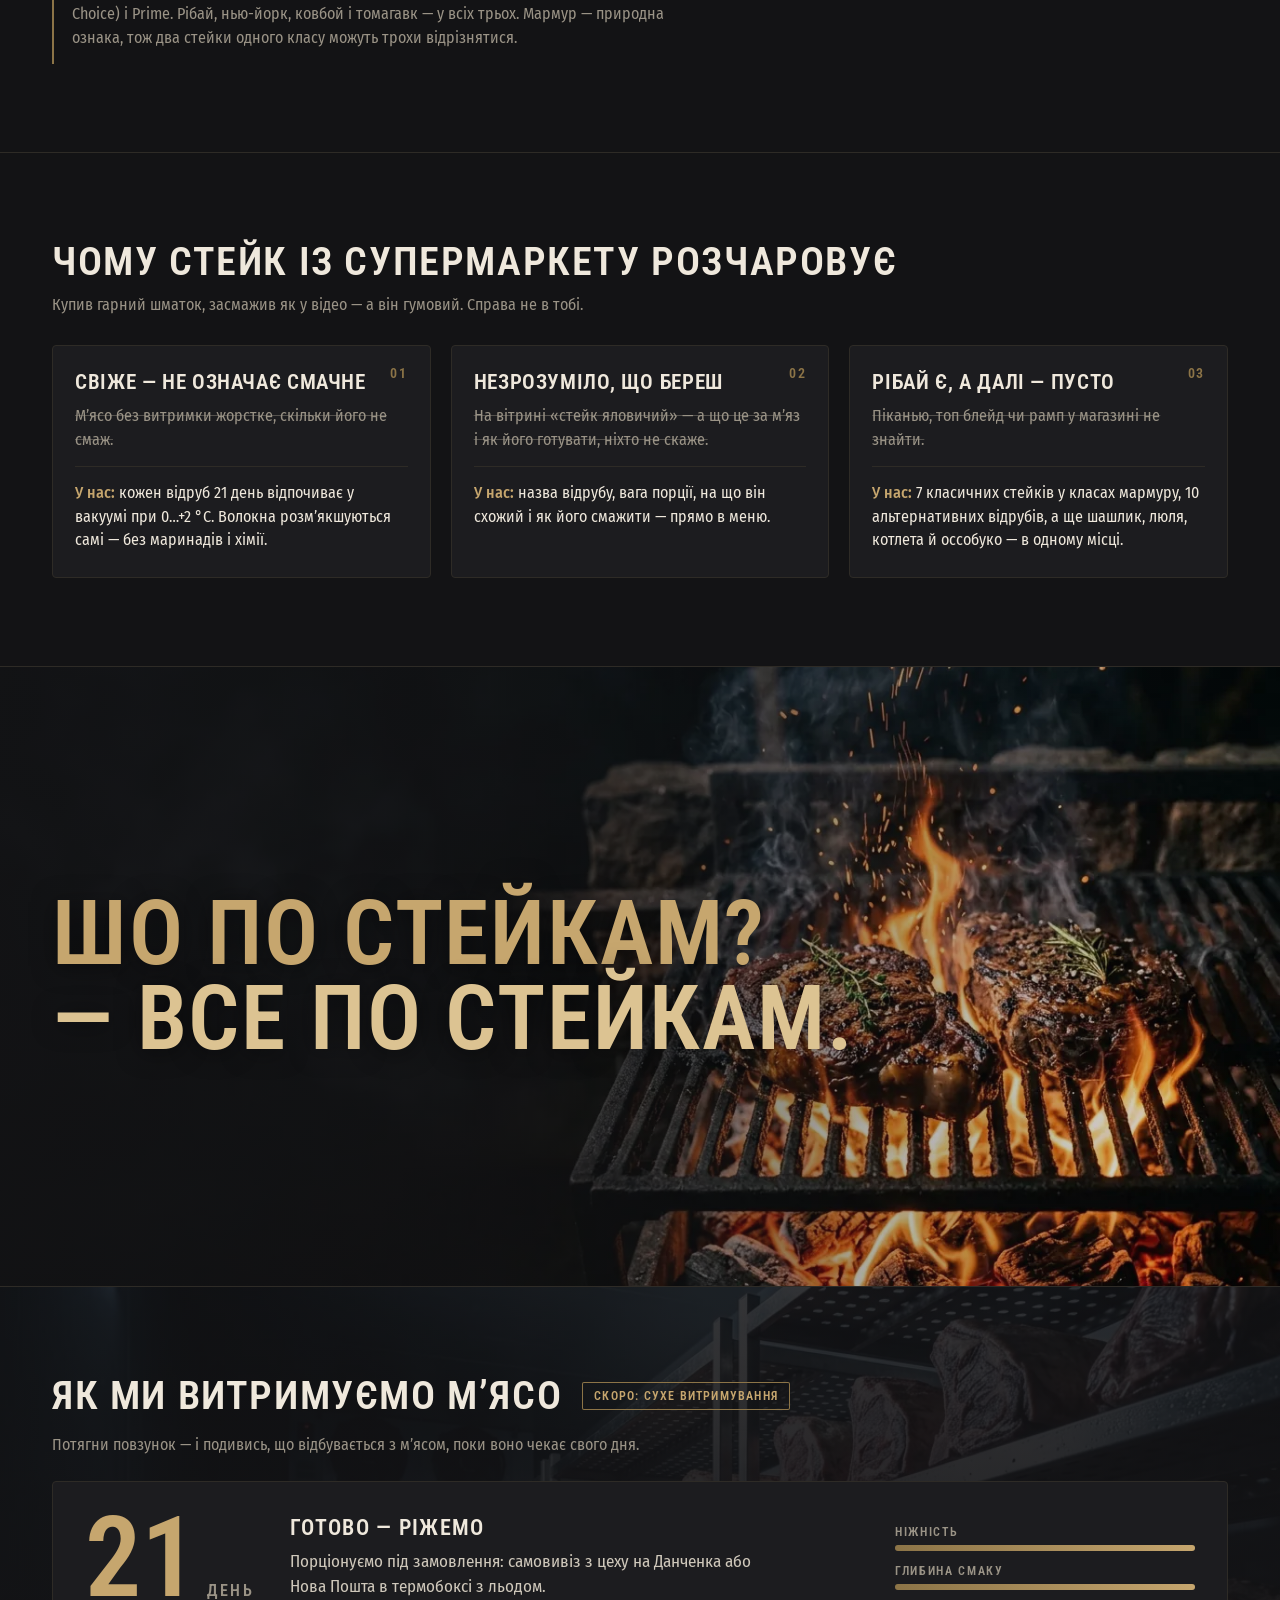
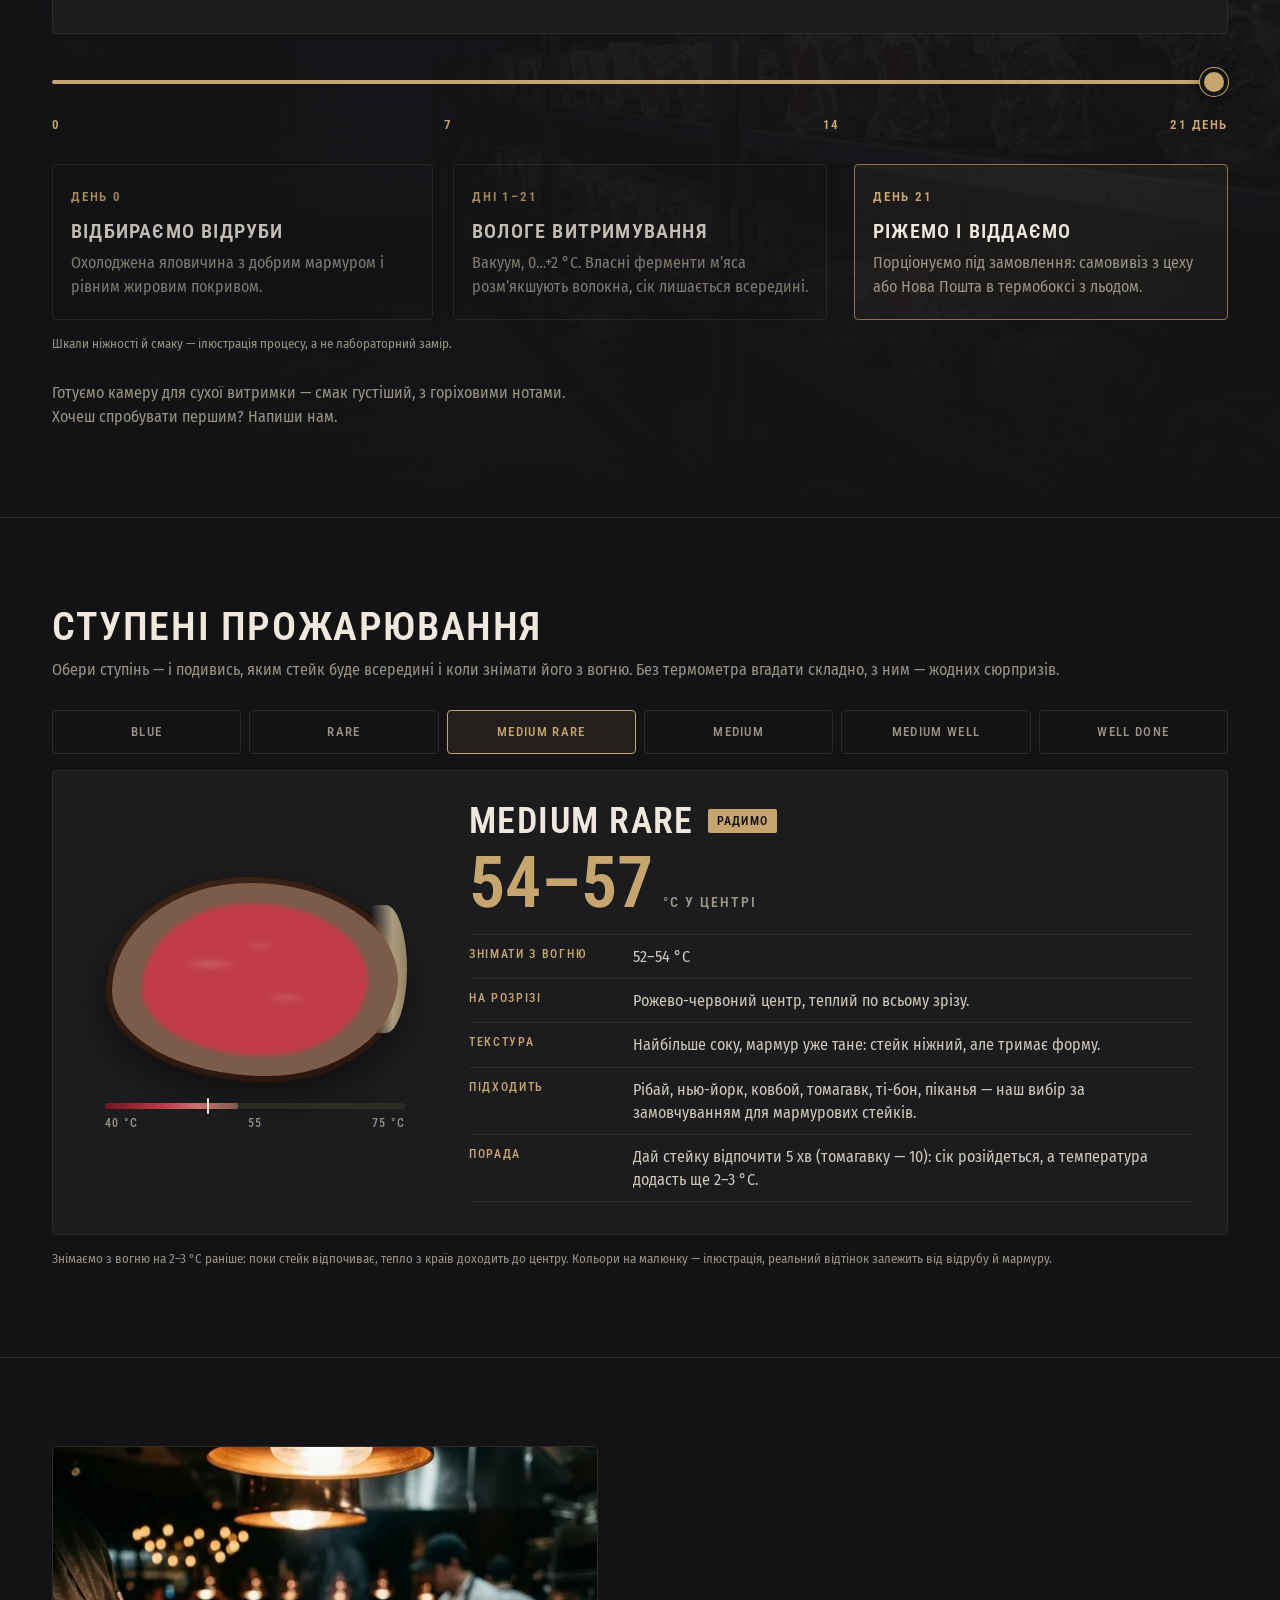
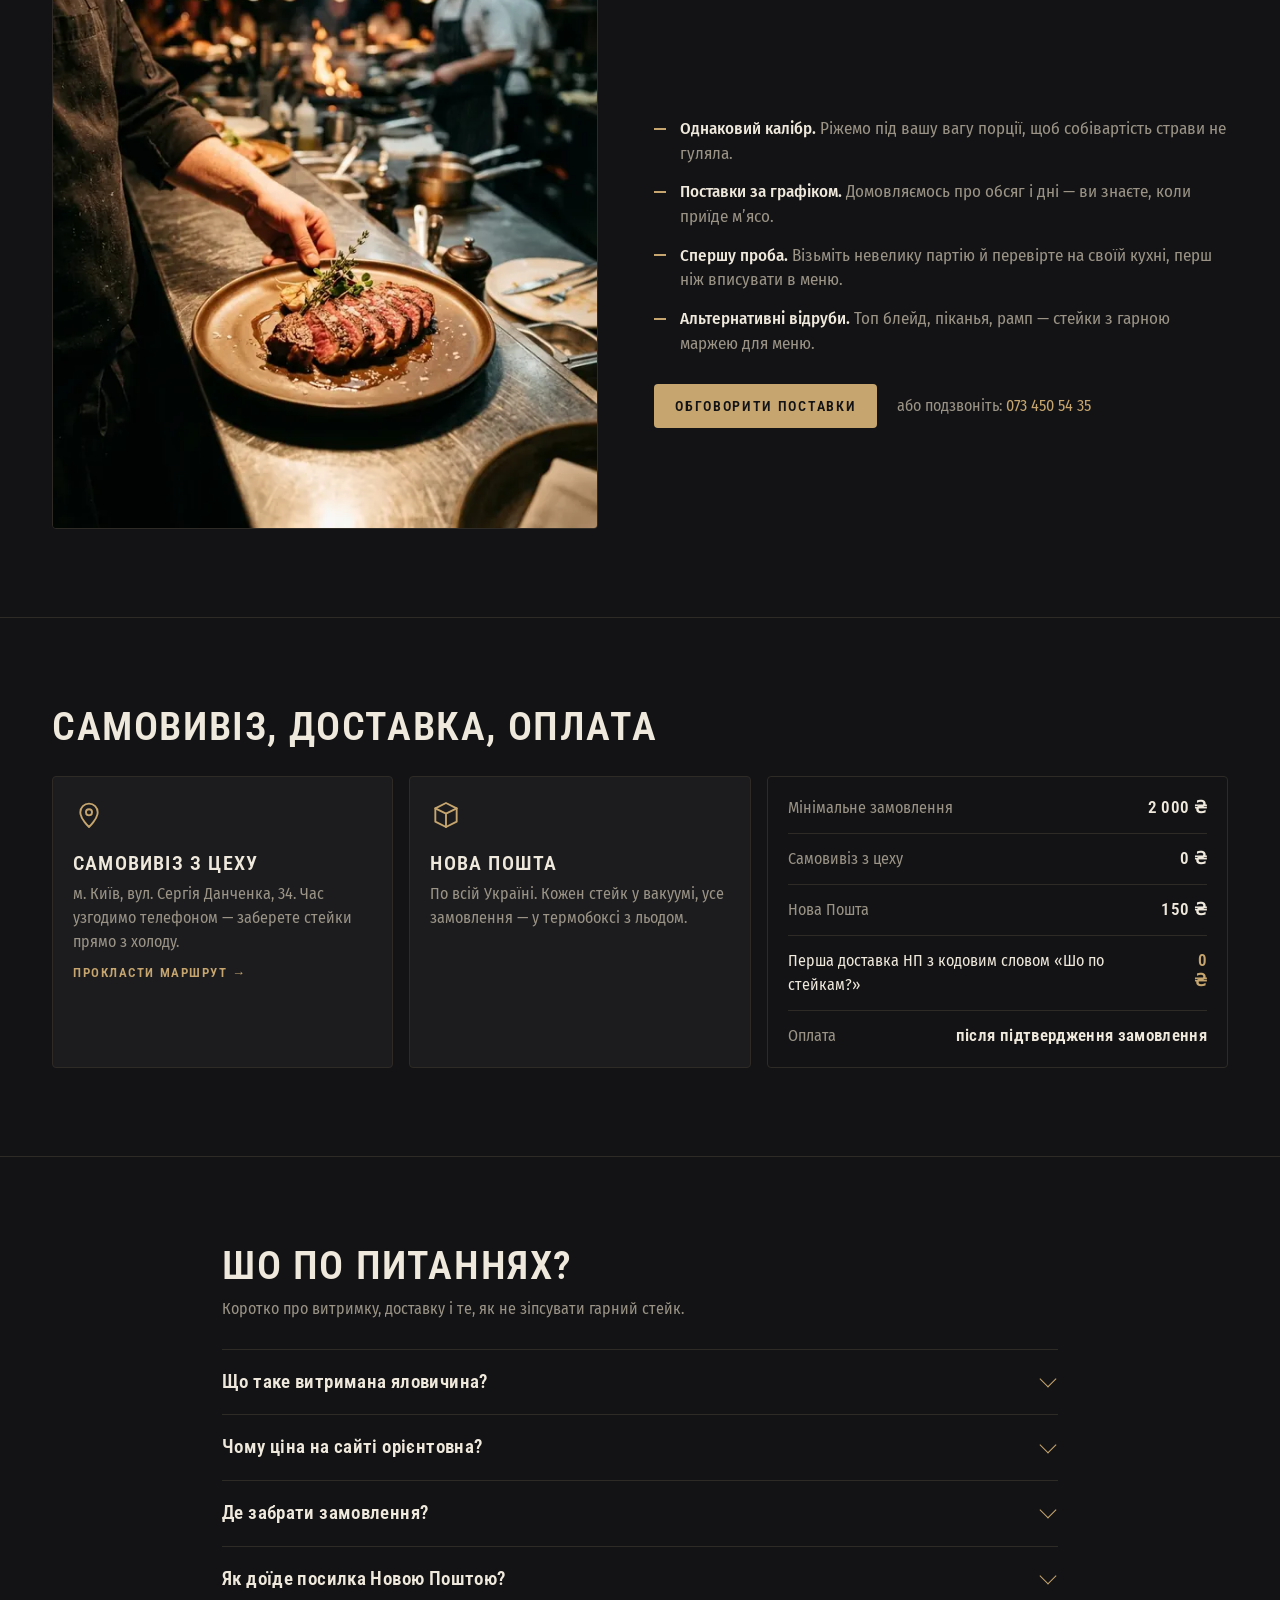
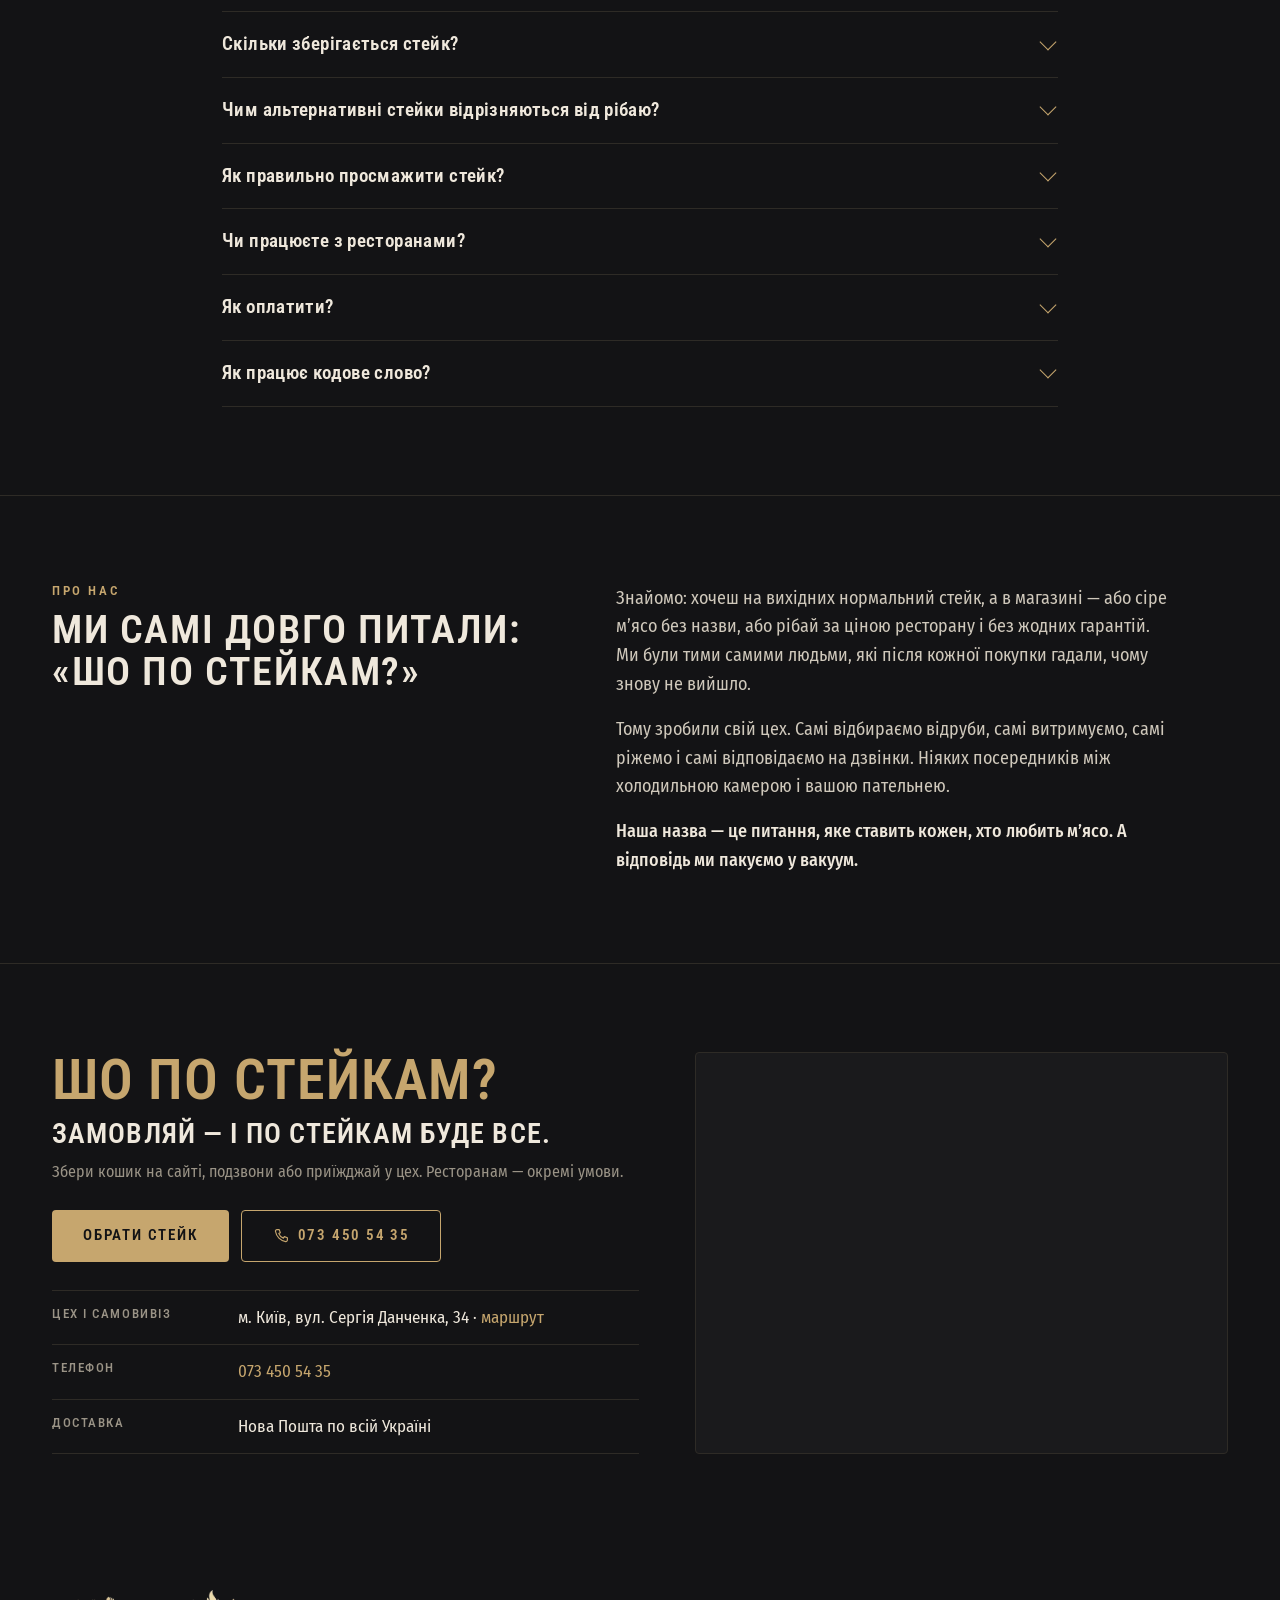
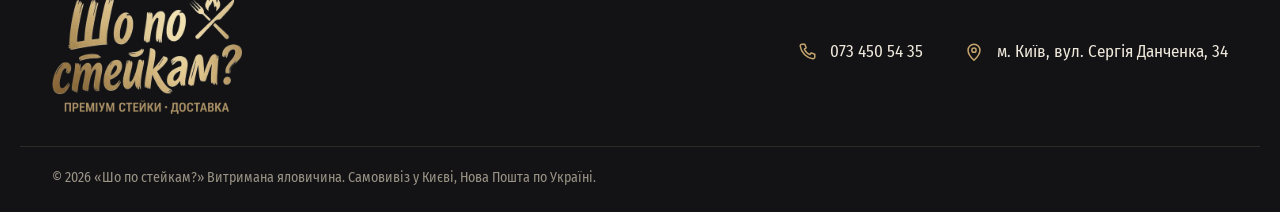
==== commit 89a9325b: "Фото класів мармуру (рібай, нью-йорк, ковбой, томагавк, ті-бон, портерхаус), нові альтернативні й «Д" ====
--- a/index.html
+++ b/index.html
@@ -70,7 +70,7 @@
       <nav class="nav" id="nav" aria-label="Головне меню">
         <a href="#catalog" data-filter="classic">Класичні</a>
         <a href="#catalog" data-filter="alt">Альтернативні</a>
-        <a href="#catalog" data-filter="burger">Бургер · шашлик</a>
+        <a href="#catalog" data-filter="burger">Гриль і казан</a>
         <a href="#horeca">Ресторанам</a>
         <a href="#delivery">Доставка</a>
         <a href="#faq">Питання</a>
@@ -220,7 +220,7 @@
           <li class="pain">
             <p class="pain__q">Рібай є, а далі — пусто</p>
             <p class="pain__bad">Піканью, топ блейд чи рамп у магазині не знайти.</p>
-            <p class="pain__good"><strong>У нас:</strong> 8 класичних і 7 альтернативних відрубів, бургерна котлета і маринований шашлик з вирізки — в одному місці.</p>
+            <p class="pain__good"><strong>У нас:</strong> 7 класичних стейків у класах мармуру, 10 альтернативних відрубів, а ще шашлик, люля, котлета й оссобуко — в одному місці.</p>
           </li>
         </ol>
       </div>
--- a/css/styles.css
+++ b/css/styles.css
@@ -346,6 +346,15 @@
   background: rgba(19, 19, 21, .78); border: 1px solid rgba(198,166,110,.22); border-radius: var(--r);
 }
 @supports (backdrop-filter: blur(8px)) { .bcard { background: rgba(19, 19, 21, .62); backdrop-filter: blur(8px); } }
+.bcard { flex-direction: row; gap: 16px; align-items: flex-start; min-width: 0; }
+.bcard__top { flex-wrap: wrap; row-gap: 6px; }
+@media (max-width: 767px) { .bcard { gap: 12px; padding: 16px; } .bcard__foot { flex-wrap: wrap; } .bcard .card__action { flex: 1 1 150px; } }
+.bcard__main { flex: 1; min-width: 0; }
+.bcard__thumb { position: relative; flex: none; width: 84px; height: 84px; padding: 0; border: 0; border-radius: 8px; overflow: hidden; background: #19191b; box-shadow: 0 0 0 1px rgba(198,166,110,.25); cursor: zoom-in; }
+.bcard__thumb img { width: 100%; height: 100%; object-fit: cover; transition: transform .3s var(--ease-out); }
+@media (hover: hover) { .bcard__thumb:hover img { transform: scale(1.06); } }
+@media (min-width: 1024px) { .bcard__thumb { width: 96px; height: 96px; } }
+@media (max-width: 400px) { .bcard__thumb { width: 72px; height: 72px; } }
 .bcard__img { margin: -22px -22px 18px; aspect-ratio: 4 / 3; overflow: hidden; }
 .bcard__img img { width: 100%; height: 100%; object-fit: cover; }
 .bcard__top { display: flex; align-items: center; justify-content: space-between; gap: 10px; min-height: 24px; }
@@ -371,7 +380,8 @@
   .cgroup--burger::after { background: linear-gradient(90deg, var(--bg) 0%, var(--bg) 42%, rgba(19,19,21,.55) 56%, rgba(19,19,21,0) 78%); }
   .cgroup--burger .container > * { max-width: 600px; }
   .bgrid { grid-template-columns: 1fr; gap: 12px; }
-  .bcard { display: grid; grid-template-columns: 1fr auto; column-gap: 20px; align-items: center; padding: 18px 20px; }
+  .bcard { padding: 18px 20px; align-items: center; }
+  .bcard__main { display: grid; grid-template-columns: 1fr auto; column-gap: 20px; align-items: center; }
   .bcard__top { grid-column: 1; min-height: 0; justify-content: flex-start; }
   .bcard__name { grid-column: 1; margin-top: 6px; font-size: 22px; }
   .bcard__en { grid-column: 1; }
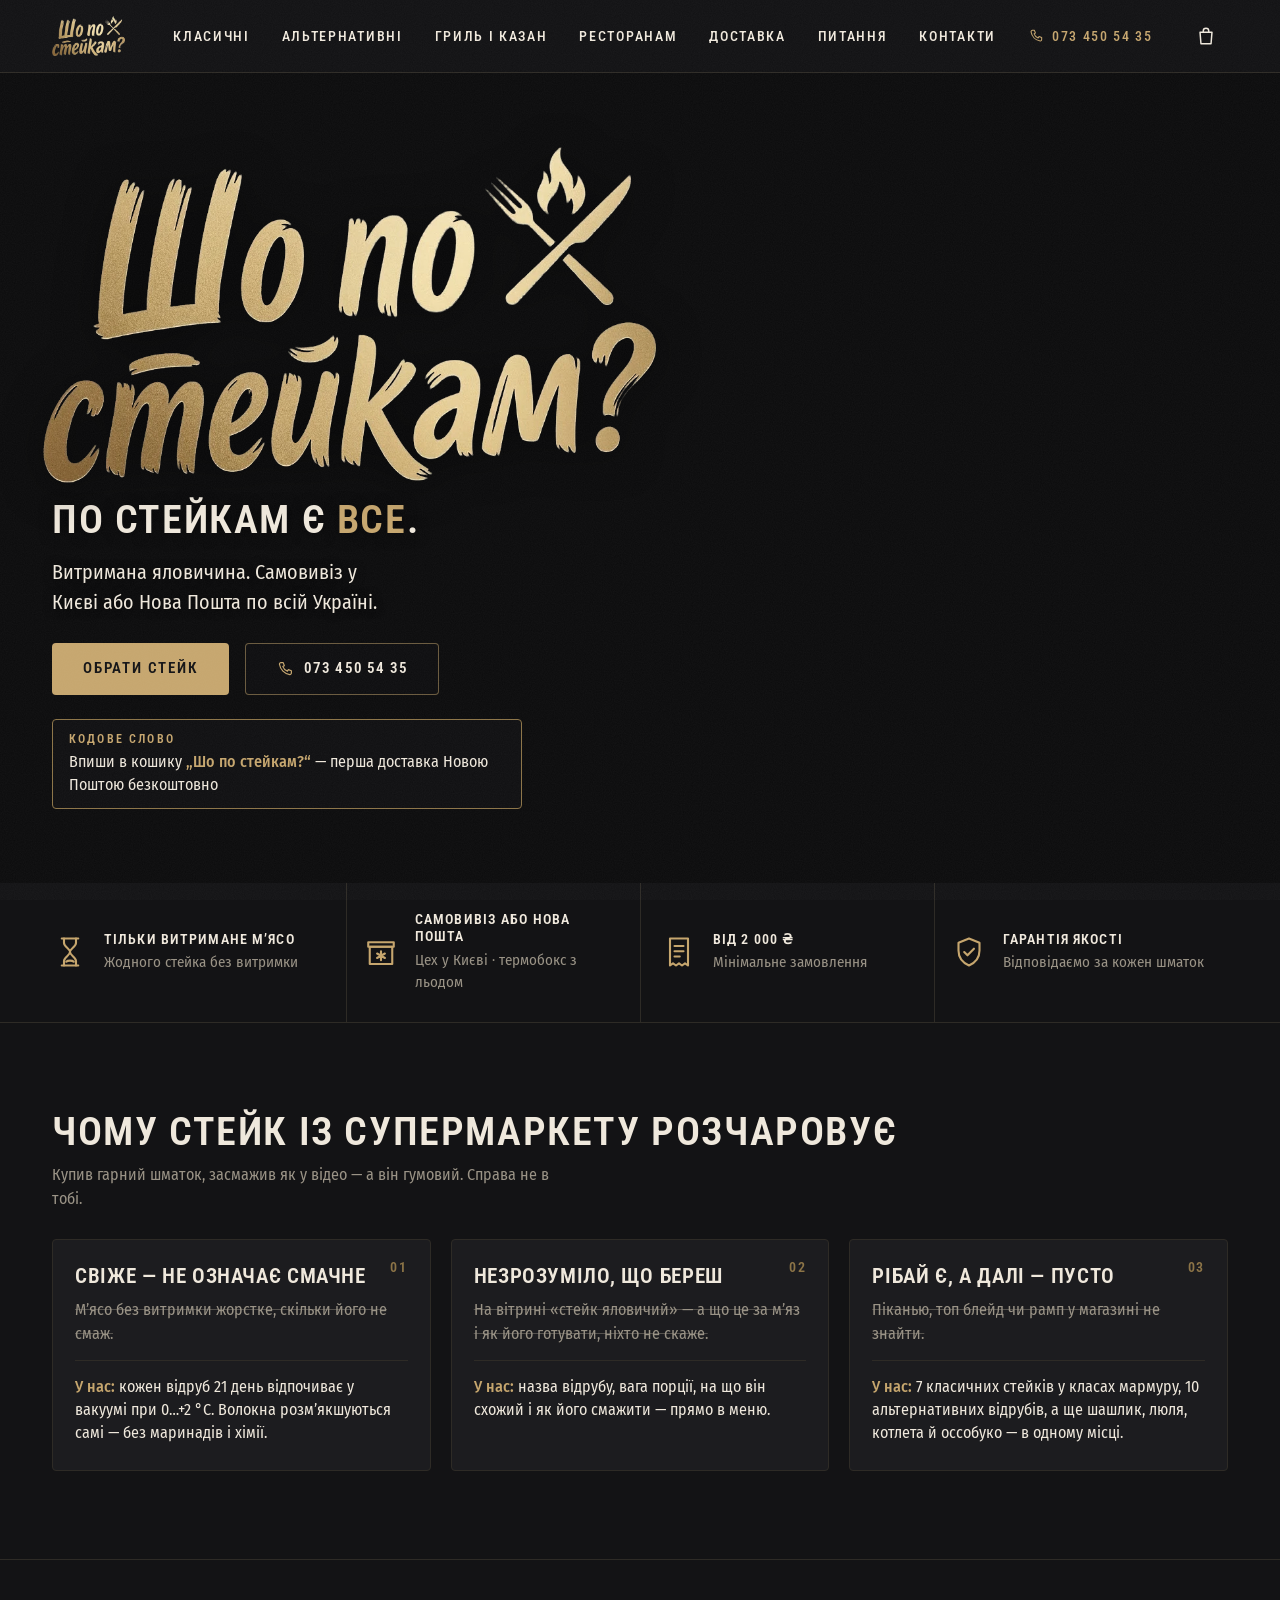
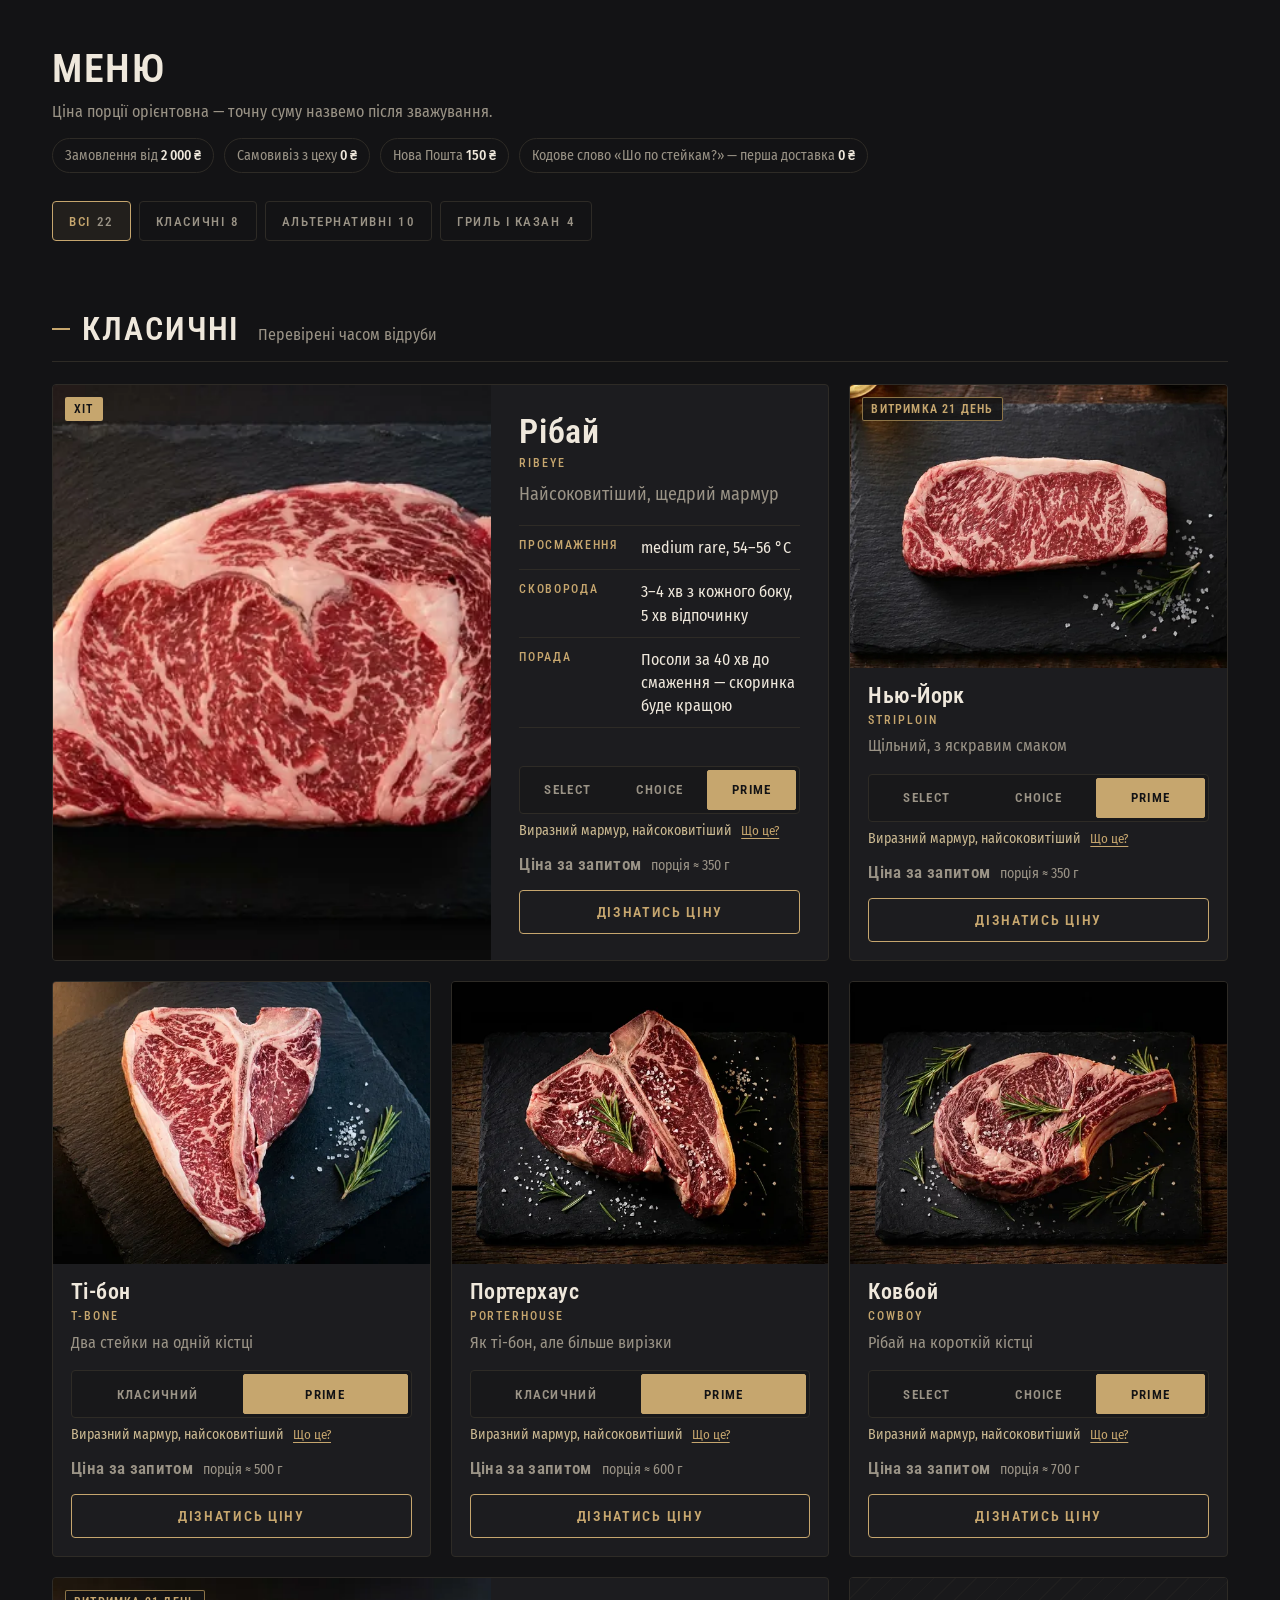
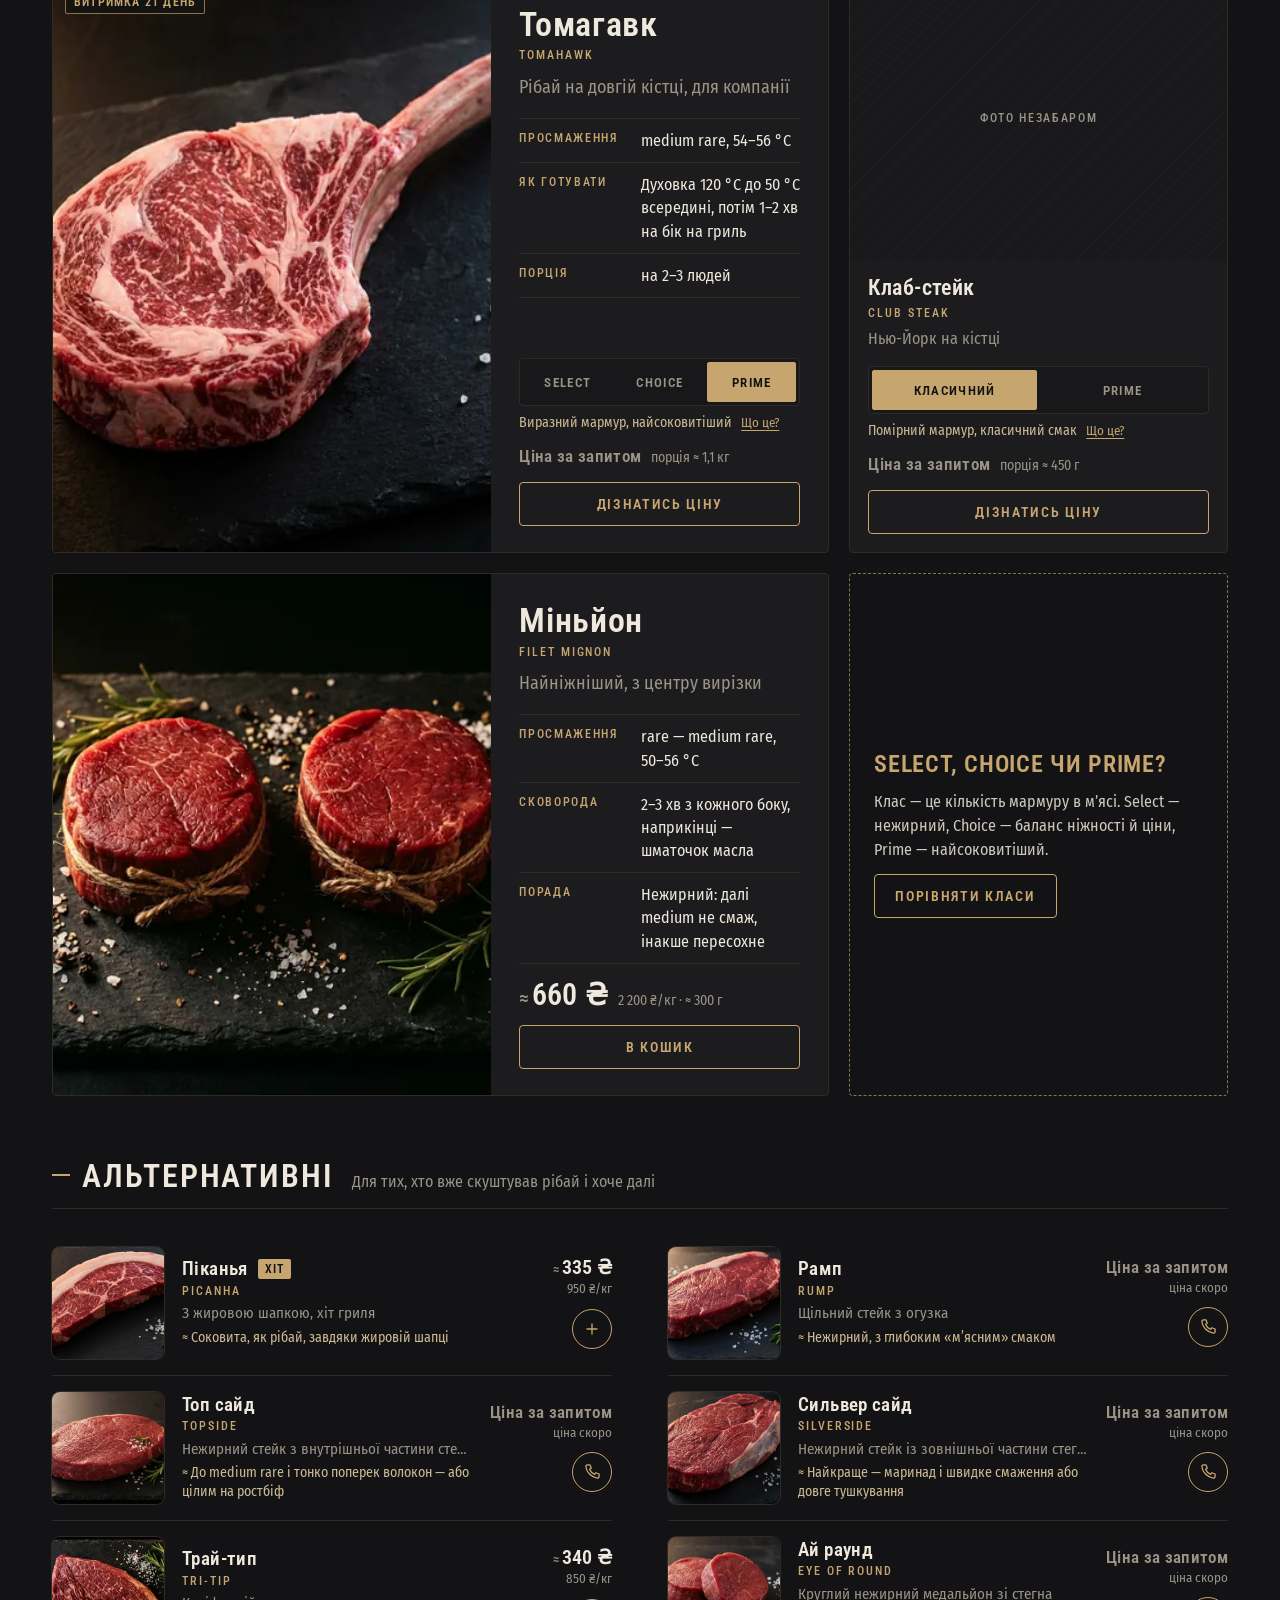
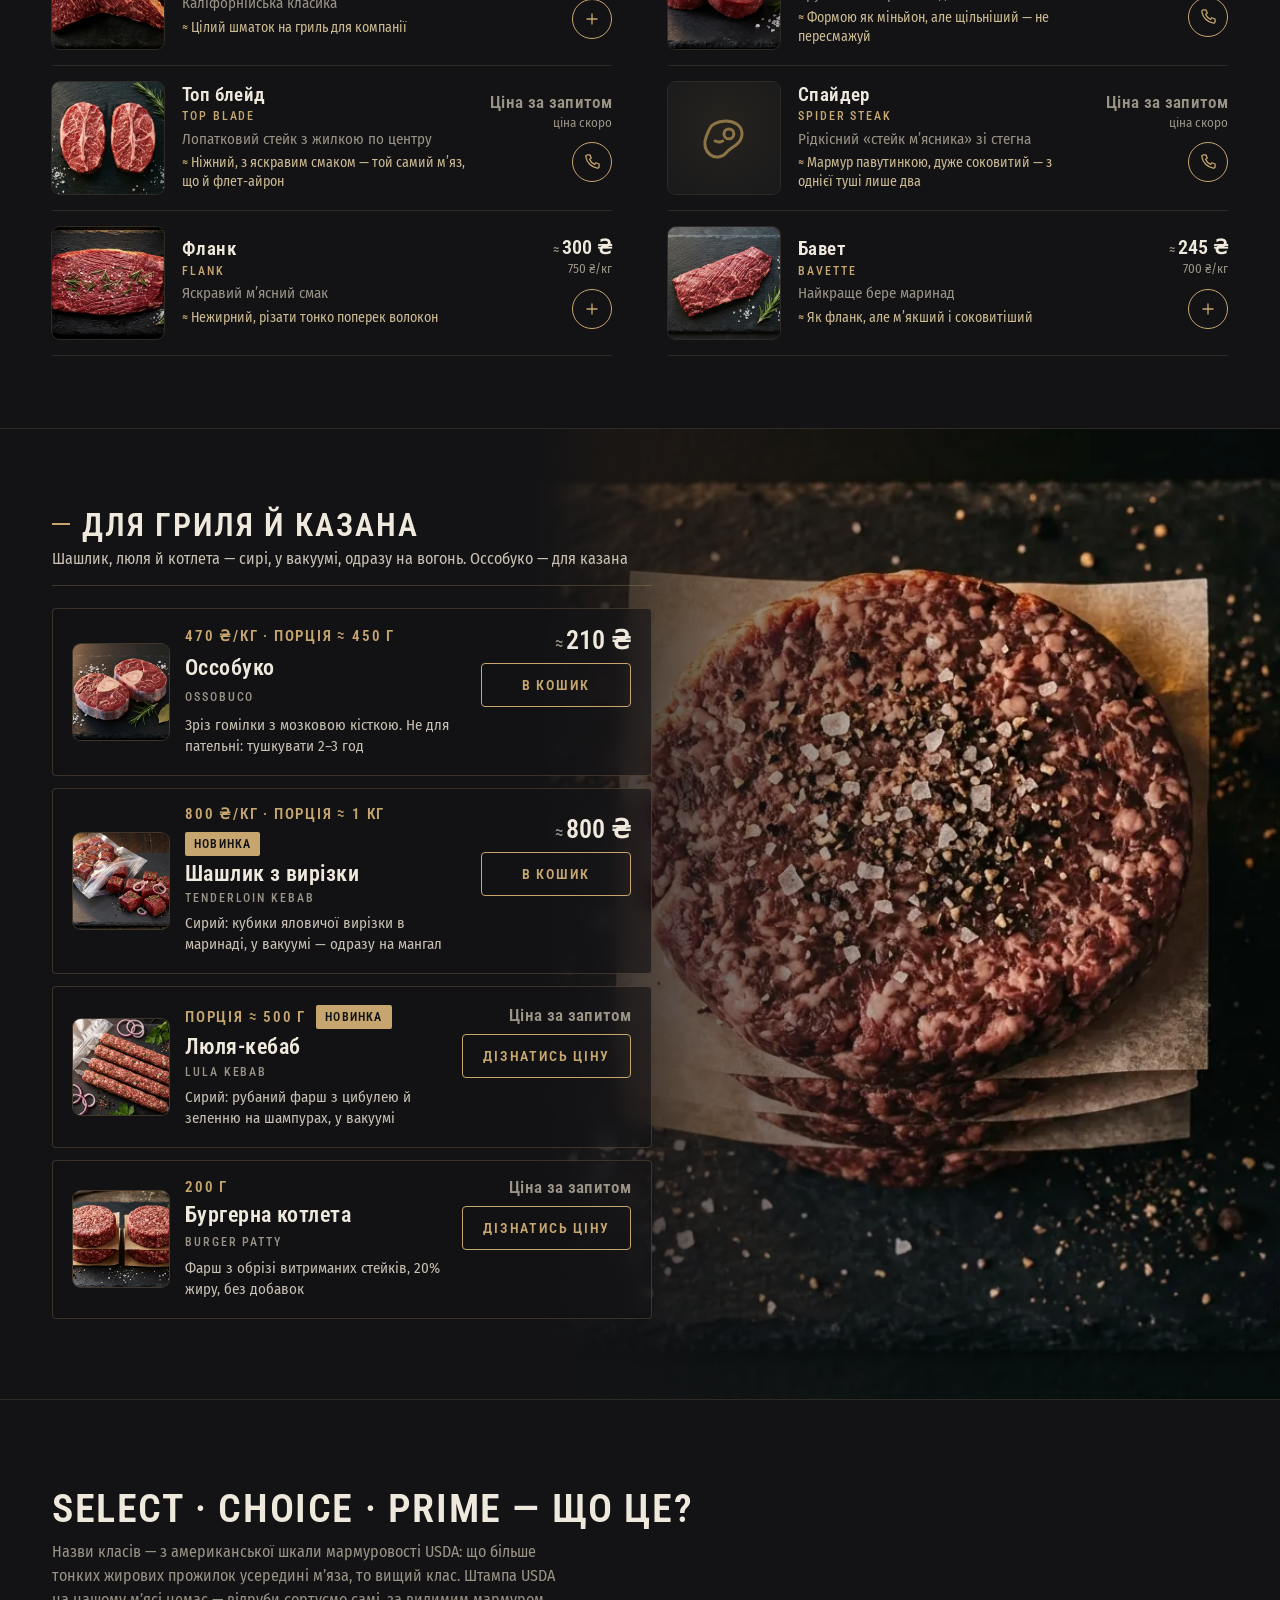
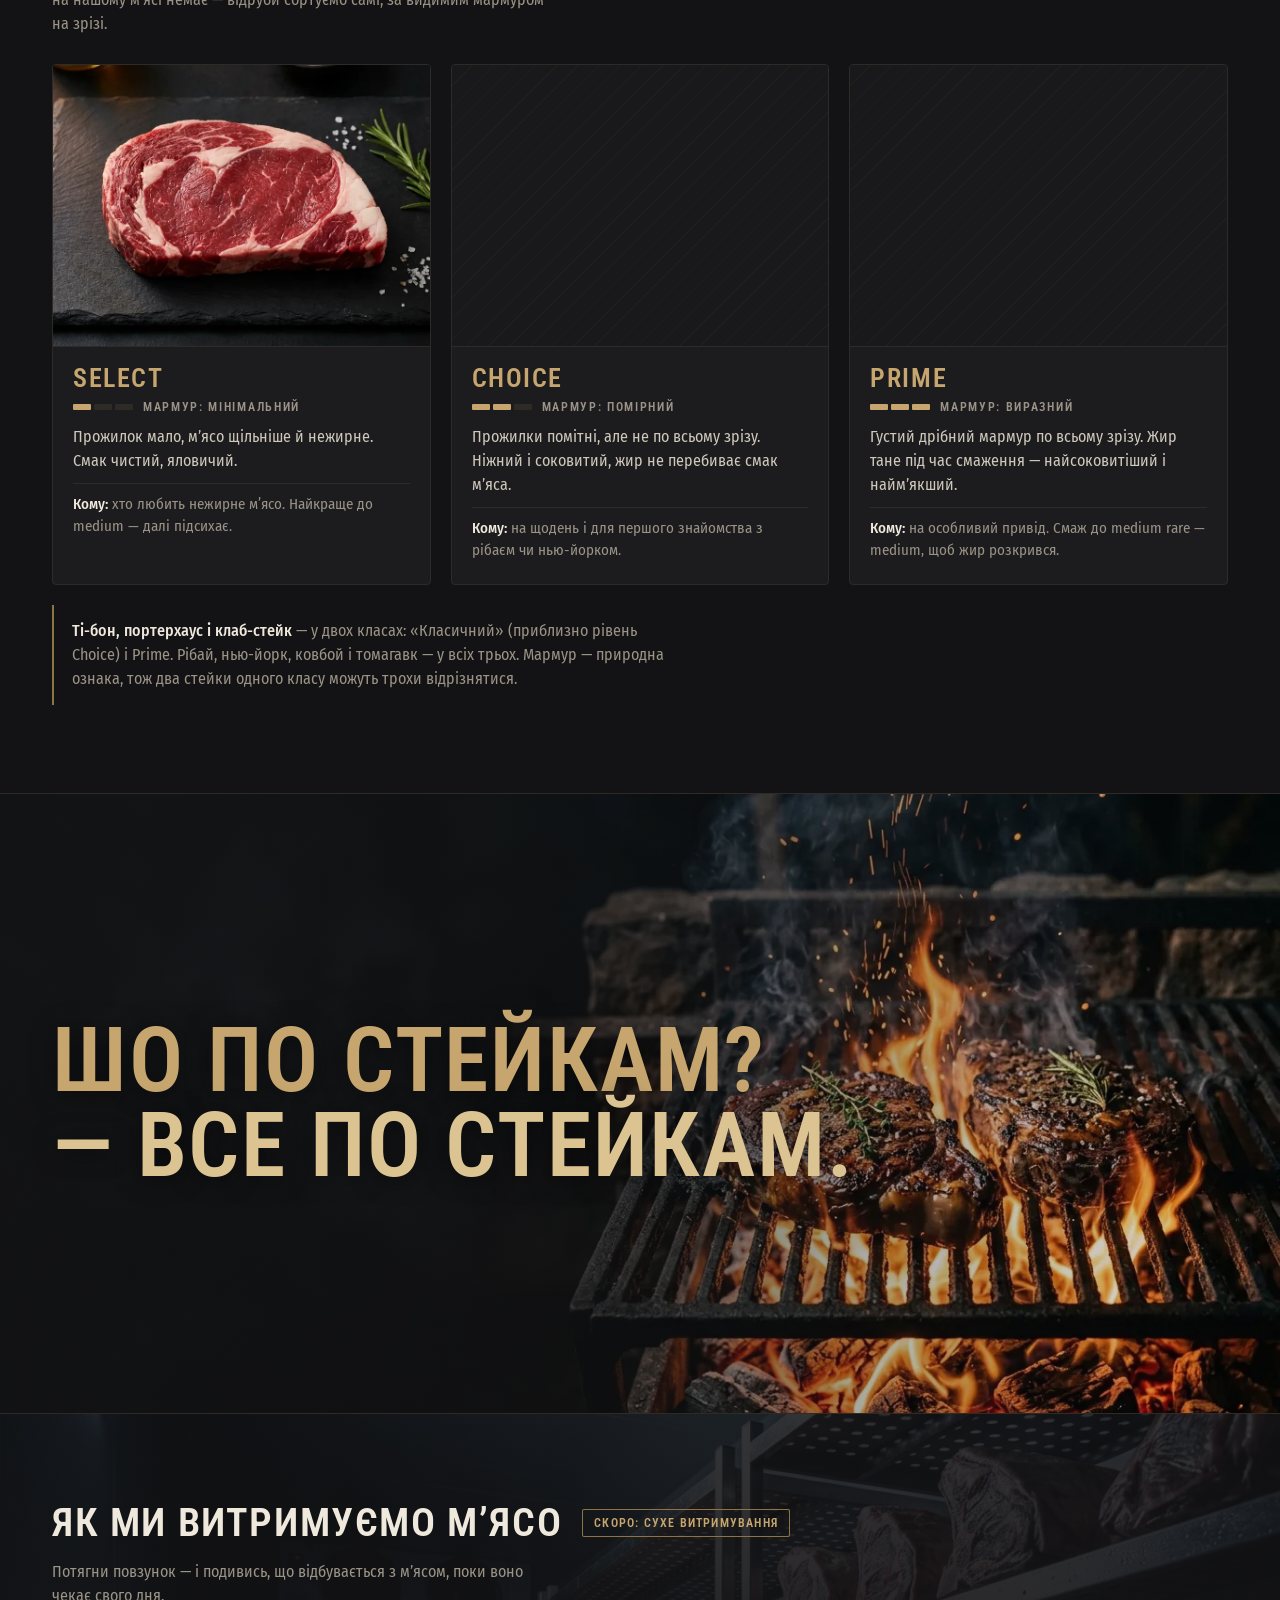
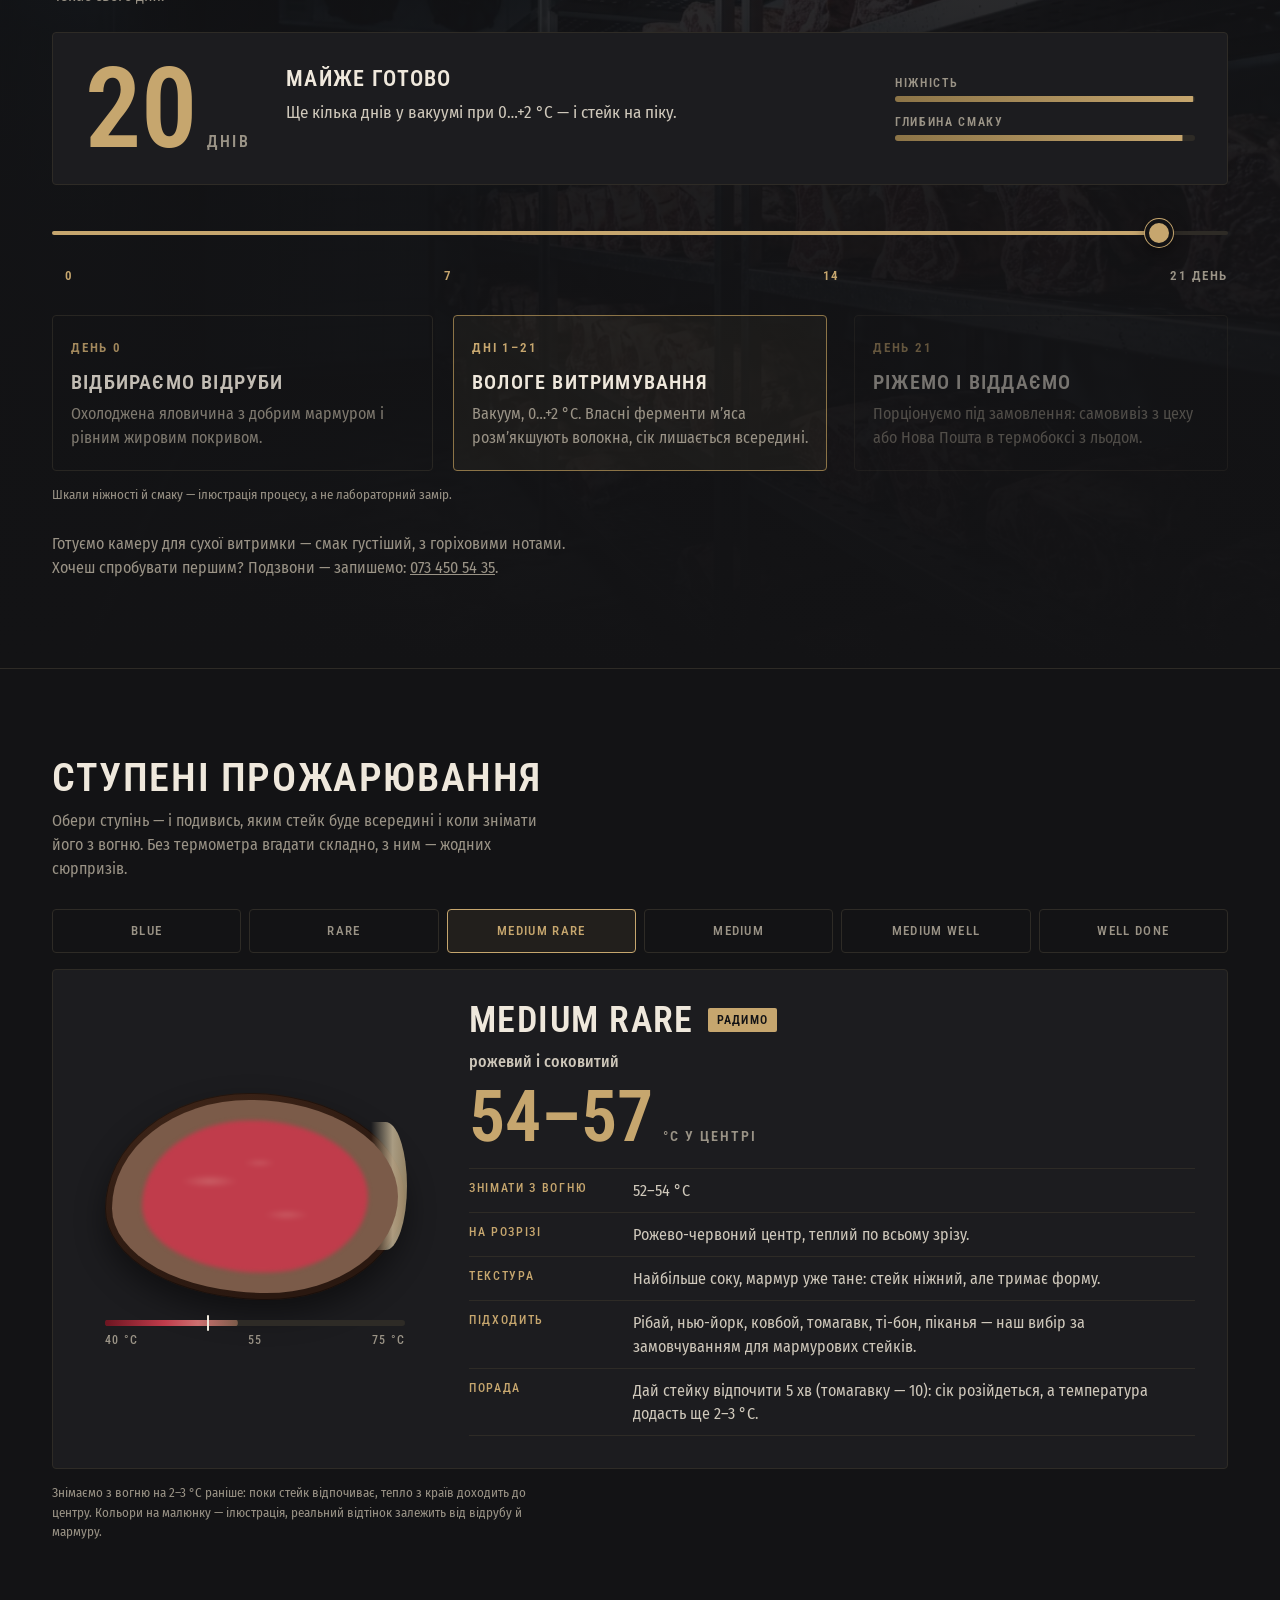
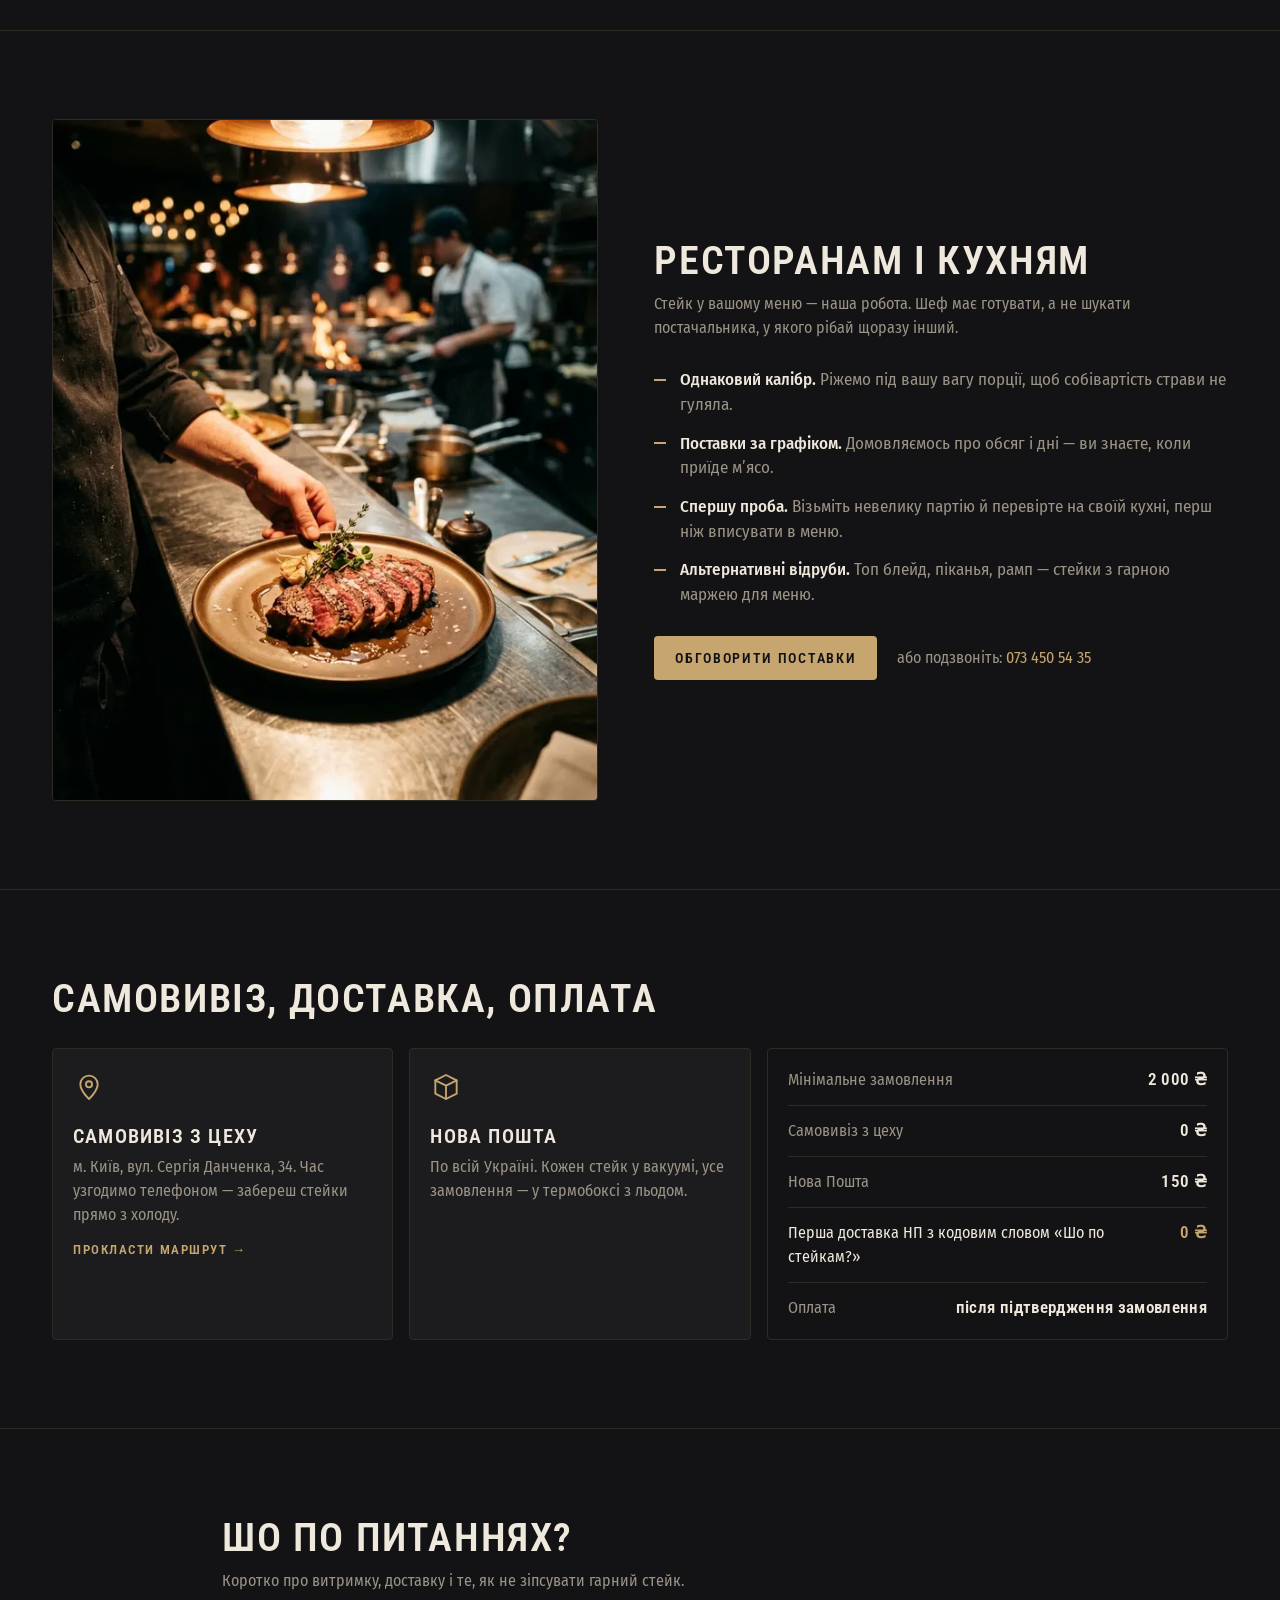
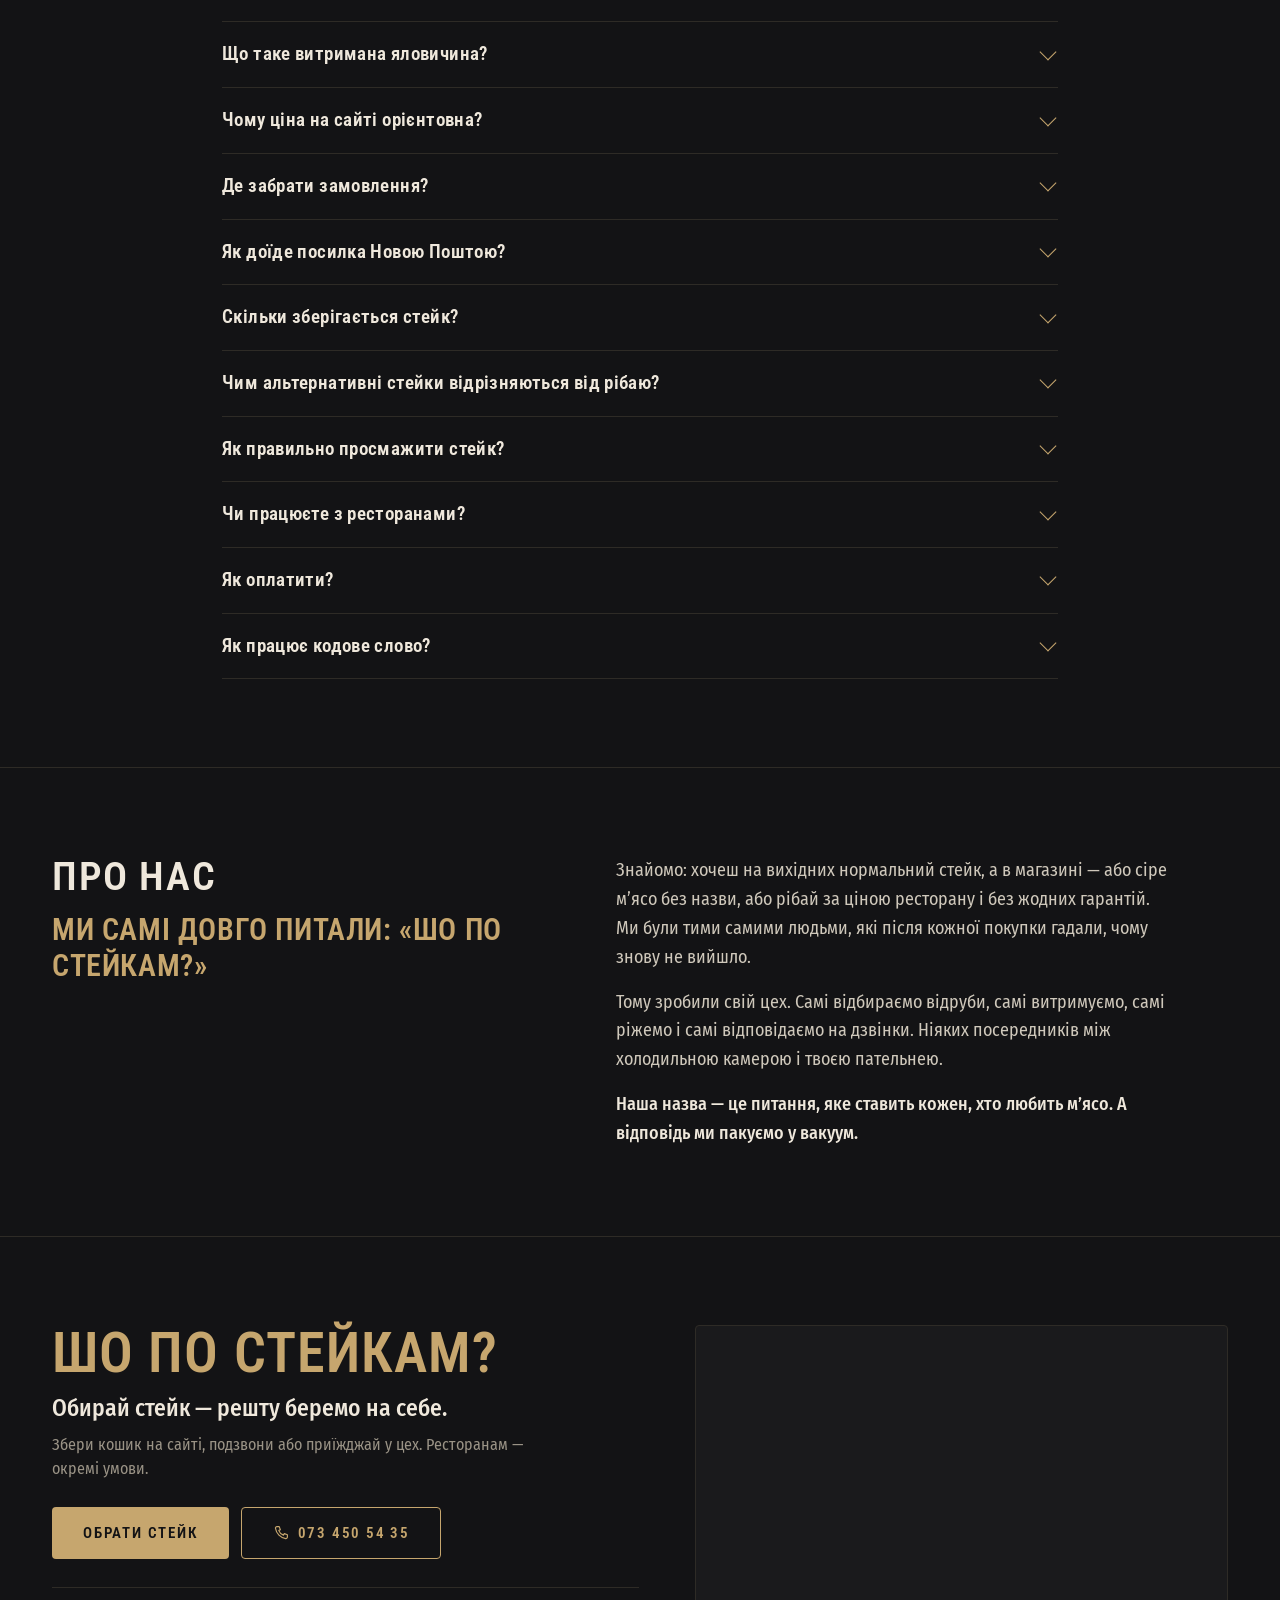
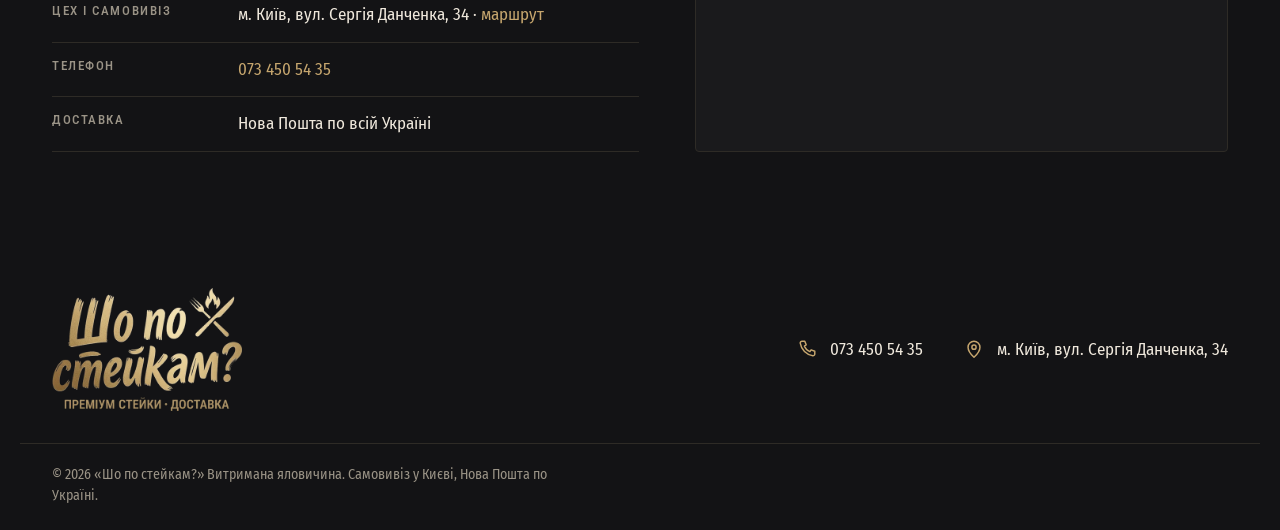
==== commit 7d33055d: "Дизайн-ревью: фінал замовлення з дзвінком і збереженням, «ти» скрізь, умови біля меню, «Що це?» біля" ====
--- a/index.html
+++ b/index.html
@@ -75,6 +75,7 @@
         <a href="#delivery">Доставка</a>
         <a href="#faq">Питання</a>
         <a href="#contacts">Контакти</a>
+        <a class="nav__call" data-link="tel" href="tel:+380734505435"><svg class="i" aria-hidden="true"><use href="#i-phone"/></svg><span data-cfg="phone">073 450 54 35</span></a>
       </nav>
 
       <div class="header__actions">
@@ -137,68 +138,6 @@
       </ul>
     </section>
 
-    <!-- 3. КАТАЛОГ (групи малює js/app.js з js/products.js) -->
-    <section class="section catalog" id="catalog" aria-labelledby="catalog-title">
-      <div class="container">
-        <div class="section__head">
-          <h2 class="section__title" id="catalog-title">Меню</h2>
-          <p class="section__lead">Ціна порції орієнтовна — точну суму назвемо після зважування.</p>
-        </div>
-        <div class="tabs" role="group" aria-label="Фільтр каталогу" data-tabs></div>
-      </div>
-      <div class="catalog__groups" data-grid aria-live="polite"></div>
-    </section>
-
-    <!-- КЛАСИ МАРМУРУ. Фото класів: images/grade-select.webp, grade-choice.webp, grade-prime.webp —
-         поки файлів немає, показується заглушка «Фото незабаром»; поклади файли — і фото з’являться самі -->
-    <section class="section grades-sec" id="grades" aria-labelledby="grades-title">
-      <div class="container">
-        <div class="section__head">
-          <h2 class="section__title" id="grades-title">Select · Choice · Prime — що це?</h2>
-          <p class="section__lead gradeinfo__lead">Назви класів — з американської шкали мармуровості USDA: що більше тонких жирових прожилок усередині м’яза, то вищий клас. Штампа USDA на нашому м’ясі немає — відруби сортуємо самі, за видимим мармуром на зрізі.</p>
-        </div>
-        <ol class="gradeinfo">
-          <li class="ginfo">
-            <div class="ginfo__media">
-              <span class="ph__cap">Фото незабаром</span>
-              <img src="images/grade-select.webp" alt="Зріз стейка класу Select: мало мармуру" width="800" height="600" loading="lazy" decoding="async" data-grade-img>
-            </div>
-            <div class="ginfo__body">
-              <h3 class="ginfo__name">Select</h3>
-              <p class="marb" data-lvl="1"><span class="marb__bar" aria-hidden="true"><i></i><i></i><i></i></span>Мармур: мінімальний</p>
-              <p class="ginfo__text">Прожилок мало, м’ясо щільніше й нежирне. Смак чистий, яловичий.</p>
-              <p class="ginfo__for"><strong>Кому:</strong> хто любить нежирне м’ясо. Найкраще до medium — далі підсихає.</p>
-            </div>
-          </li>
-          <li class="ginfo">
-            <div class="ginfo__media">
-              <span class="ph__cap">Фото незабаром</span>
-              <img src="images/grade-choice.webp" alt="Зріз стейка класу Choice: помірний мармур" width="800" height="600" loading="lazy" decoding="async" data-grade-img>
-            </div>
-            <div class="ginfo__body">
-              <h3 class="ginfo__name">Choice</h3>
-              <p class="marb" data-lvl="2"><span class="marb__bar" aria-hidden="true"><i></i><i></i><i></i></span>Мармур: помірний</p>
-              <p class="ginfo__text">Прожилки помітні, але не по всьому зрізу. Ніжний і соковитий, жир не перебиває смак м’яса.</p>
-              <p class="ginfo__for"><strong>Кому:</strong> на щодень і для першого знайомства з рібаєм чи нью-йорком.</p>
-            </div>
-          </li>
-          <li class="ginfo">
-            <div class="ginfo__media">
-              <span class="ph__cap">Фото незабаром</span>
-              <img src="images/grade-prime.webp" alt="Зріз стейка класу Prime: густий мармур" width="800" height="600" loading="lazy" decoding="async" data-grade-img>
-            </div>
-            <div class="ginfo__body">
-              <h3 class="ginfo__name">Prime</h3>
-              <p class="marb" data-lvl="3"><span class="marb__bar" aria-hidden="true"><i></i><i></i><i></i></span>Мармур: виразний</p>
-              <p class="ginfo__text">Густий дрібний мармур по всьому зрізу. Жир тане під час смаження — найсоковитіший і найм’якший.</p>
-              <p class="ginfo__for"><strong>Кому:</strong> на особливий привід. Смаж до medium rare — medium, щоб жир розкрився.</p>
-            </div>
-          </li>
-        </ol>
-        <p class="gradeinfo__note"><strong>Ті-бон, портерхаус і клаб-стейк</strong> — у двох класах: «Класичний» (приблизно рівень Choice) і Prime. Рібай, нью-йорк, ковбой і томагавк — у всіх трьох. Мармур — природна ознака, тож два стейки одного класу можуть трохи відрізнятися.</p>
-      </div>
-    </section>
-
     <!-- ЧОМУ НЕ СУПЕРМАРКЕТ -->
     <section class="section pains-sec" aria-labelledby="pains-title">
       <div class="container">
@@ -223,6 +162,69 @@
             <p class="pain__good"><strong>У нас:</strong> 7 класичних стейків у класах мармуру, 10 альтернативних відрубів, а ще шашлик, люля, котлета й оссобуко — в одному місці.</p>
           </li>
         </ol>
+      </div>
+    </section>
+
+    <!-- 3. КАТАЛОГ (групи малює js/app.js з js/products.js) -->
+    <section class="section catalog" id="catalog" aria-labelledby="catalog-title">
+      <div class="container">
+        <div class="section__head">
+          <h2 class="section__title" id="catalog-title">Меню</h2>
+          <p class="section__lead">Ціна порції орієнтовна — точну суму назвемо після зважування.</p>
+          <p class="catalog__terms"><span>Замовлення від <b data-cfg="minOrder">2 000 ₴</b></span><span>Самовивіз з цеху <b>0 ₴</b></span><span>Нова Пошта <b data-cfg="deliveryFee">150 ₴</b></span><span>Кодове слово «Шо по стейкам?» — перша доставка <b>0 ₴</b></span></p>
+        </div>
+        <div class="tabs" role="group" aria-label="Фільтр каталогу" data-tabs></div>
+      </div>
+      <div class="catalog__groups" data-grid aria-live="polite"></div>
+    </section>
+
+    <!-- КЛАСИ МАРМУРУ. Фото класів: images/grade-select.webp, grade-choice.webp, grade-prime.webp —
+         поки файлів немає, показується заглушка «Фото незабаром»; поклади файли — і фото з’являться самі -->
+    <section class="section grades-sec" id="grades" aria-labelledby="grades-title">
+      <div class="container">
+        <div class="section__head">
+          <h2 class="section__title" id="grades-title">Select · Choice · Prime — що це?</h2>
+          <p class="section__lead gradeinfo__lead">Назви класів — з американської шкали мармуровості USDA: що більше тонких жирових прожилок усередині м’яза, то вищий клас. Штампа USDA на нашому м’ясі немає — відруби сортуємо самі, за видимим мармуром на зрізі.</p>
+        </div>
+        <ol class="gradeinfo">
+          <li class="ginfo">
+            <div class="ginfo__media">
+              <span class="ph__cap">Фото незабаром</span>
+              <img src="images/grade-select.webp" alt="Зріз стейка класу Select: мало мармуру" width="800" height="600" loading="lazy" decoding="async" data-grade-img>
+            </div>
+            <div class="ginfo__body">
+              <h3 class="ginfo__name">Select</h3>
+              <p class="marb" data-lvl="1"><span class="marb__bar" aria-hidden="true"><i></i><i></i><i></i></span>Мармур: мінімальний</p>
+              <p class="ginfo__text">Прожилок мало, м’ясо щільніше й нежирне. Смак чистий, яловичий.</p>
+              <p class="ginfo__for"><strong>Кому:</strong> хто любить нежирне м’ясо. Найкраще до medium — далі підсихає.</p>
+            </div>
+          </li>
+          <li class="ginfo">
+            <div class="ginfo__media">
+              <span class="ph__cap">Фото незабаром</span>
+              <img src="images/grade-choice.webp" alt="Зріз стейка класу Choice: помірний мармур" width="800" height="600" loading="lazy" decoding="async" data-grade-img>
+            </div>
+            <div class="ginfo__body">
+              <h3 class="ginfo__name">Choice</h3>
+              <p class="marb" data-lvl="2"><span class="marb__bar" aria-hidden="true"><i></i><i></i><i></i></span>Мармур: помірний</p>
+              <p class="ginfo__text">Прожилки помітні, але не по всьому зрізу. Ніжний і соковитий, жир не перебиває смак м’яса.</p>
+              <p class="ginfo__for"><strong>Кому:</strong> на щодень і для першого знайомства з рібаєм чи нью-йорком.</p>
+            </div>
+          </li>
+          <li class="ginfo">
+            <div class="ginfo__media">
+              <span class="ph__cap">Фото незабаром</span>
+              <img src="images/grade-prime.webp" alt="Зріз стейка класу Prime: густий мармур" width="800" height="600" loading="lazy" decoding="async" data-grade-img>
+            </div>
+            <div class="ginfo__body">
+              <h3 class="ginfo__name">Prime</h3>
+              <p class="marb" data-lvl="3"><span class="marb__bar" aria-hidden="true"><i></i><i></i><i></i></span>Мармур: виразний</p>
+              <p class="ginfo__text">Густий дрібний мармур по всьому зрізу. Жир тане під час смаження — найсоковитіший і найм’якший.</p>
+              <p class="ginfo__for"><strong>Кому:</strong> на особливий привід. Смаж до medium rare — medium, щоб жир розкрився.</p>
+            </div>
+          </li>
+        </ol>
+        <p class="gradeinfo__note"><strong>Ті-бон, портерхаус і клаб-стейк</strong> — у двох класах: «Класичний» (приблизно рівень Choice) і Prime. Рібай, нью-йорк, ковбой і томагавк — у всіх трьох. Мармур — природна ознака, тож два стейки одного класу можуть трохи відрізнятися.</p>
       </div>
     </section>
 
@@ -286,7 +288,7 @@
           </ol>
           <p class="ager__note">Шкали ніжності й смаку — ілюстрація процесу, а не лабораторний замір.</p>
         </div>
-        <p class="aging__note">Готуємо камеру для сухої витримки — смак густіший, з горіховими нотами. Хочеш спробувати першим? Напиши нам.</p>
+        <p class="aging__note">Готуємо камеру для сухої витримки — смак густіший, з горіховими нотами. Хочеш спробувати першим? Подзвони — запишемо: <a data-link="tel" href="tel:+380734505435"><span data-cfg="phone">073 450 54 35</span></a>.</p>
       </div>
     </section>
 
@@ -315,7 +317,7 @@
               </div>
             </div>
             <div class="roast__info" aria-live="polite">
-              <p class="roast__head"><span class="roast__name" data-roast-name>Medium rare</span><span class="badge roast__rec" data-roast-rec>Радимо</span></p>
+              <p class="roast__head"><span class="roast__name" data-roast-name>Medium rare</span><span class="badge roast__rec" data-roast-rec>Радимо</span><span class="roast__uk" data-roast-uk>рожевий і соковитий</span></p>
               <p class="roast__temp"><span data-roast-temp>54–57</span><small>°C у центрі</small></p>
               <dl class="roast__facts">
                 <div><dt>Знімати з вогню</dt><dd data-roast-off>52–54 °C</dd></div>
@@ -340,9 +342,8 @@
         </div>
         <div class="horeca__body">
           <div class="section__head">
-            <p class="kicker">Для ресторанів і кухонь</p>
-            <h2 class="section__title" id="horeca-title">Стейк у вашому меню — наша робота</h2>
-            <p class="section__lead">Шеф має готувати, а не шукати постачальника, у якого рібай щоразу інший.</p>
+            <h2 class="section__title" id="horeca-title">Ресторанам і кухням</h2>
+            <p class="section__lead">Стейк у вашому меню — наша робота. Шеф має готувати, а не шукати постачальника, у якого рібай щоразу інший.</p>
           </div>
           <ul class="horeca__points">
             <li><strong>Однаковий калібр.</strong> Ріжемо під вашу вагу порції, щоб собівартість страви не гуляла.</li>
@@ -368,7 +369,7 @@
           <article class="dcard">
             <svg class="dcard__icon" aria-hidden="true"><use href="#i-pin"/></svg>
             <h3 class="dcard__title">Самовивіз з цеху</h3>
-            <p class="dcard__text"><span data-cfg="pickupAddress">м. Київ, вул. Сергія Данченка, 34</span>. Час узгодимо телефоном — заберете стейки прямо з холоду.</p>
+            <p class="dcard__text"><span data-cfg="pickupAddress">м. Київ, вул. Сергія Данченка, 34</span>. Час узгодимо телефоном — забереш стейки прямо з холоду.</p>
             <a class="dcard__link" data-link="map" href="#">Прокласти маршрут →</a>
           </article>
           <article class="dcard">
@@ -443,12 +444,12 @@
     <section class="section about" id="about" aria-labelledby="about-title">
       <div class="container about__grid">
         <div>
-          <p class="kicker">Про нас</p>
-          <h2 class="section__title" id="about-title">Ми самі довго питали: «Шо по стейкам?»</h2>
+          <h2 class="section__title" id="about-title">Про нас</h2>
+          <p class="about__lead">Ми самі довго питали: «Шо по стейкам?»</p>
         </div>
         <div class="about__text">
           <p>Знайомо: хочеш на вихідних нормальний стейк, а в магазині — або сіре м’ясо без назви, або рібай за ціною ресторану і без жодних гарантій. Ми були тими самими людьми, які після кожної покупки гадали, чому знову не вийшло.</p>
-          <p>Тому зробили свій цех. Самі відбираємо відруби, самі витримуємо, самі ріжемо і самі відповідаємо на дзвінки. Ніяких посередників між холодильною камерою і вашою пательнею.</p>
+          <p>Тому зробили свій цех. Самі відбираємо відруби, самі витримуємо, самі ріжемо і самі відповідаємо на дзвінки. Ніяких посередників між холодильною камерою і твоєю пательнею.</p>
           <p>Наша назва — це питання, яке ставить кожен, хто любить м’ясо. А відповідь ми пакуємо у вакуум.</p>
         </div>
       </div>
@@ -458,7 +459,7 @@
     <section class="section contacts" id="contacts" aria-labelledby="contacts-title">
       <div class="container contacts__grid">
         <div class="contacts__body">
-          <h2 class="contacts__title" id="contacts-title">Шо по стейкам? <span>Замовляй — і по стейкам буде все.</span></h2>
+          <h2 class="contacts__title" id="contacts-title">Шо по стейкам? <span>Обирай стейк — решту беремо на себе.</span></h2>
           <p class="section__lead">Збери кошик на сайті, подзвони або приїжджай у цех. Ресторанам — окремі умови.</p>
           <div class="contacts__actions">
             <a class="btn btn--primary btn--lg" href="#catalog">Обрати стейк</a>
@@ -549,7 +550,7 @@
       <div class="field codeword" data-codeword-wrap>
         <label class="field__label" for="codeword">Кодове слово</label>
         <input class="input" id="codeword" name="codeword" type="text" autocomplete="off" placeholder="Знаєш слово? Впиши сюди" aria-describedby="codeword-hint">
-        <p class="field__hint" id="codeword-hint" data-codeword-hint>Перша доставка Новою Поштою — безкоштовно</p>
+        <p class="field__hint" id="codeword-hint" data-codeword-hint>Слово «Шо по стейкам?» — перша доставка Новою Поштою безкоштовно</p>
       </div>
     </div>
     <div class="drawer__foot" data-foot>
@@ -617,21 +618,26 @@
   <div class="drawer__view" data-view="thanks" hidden>
     <div class="drawer__body thanks" data-thanks-sent>
       <svg class="thanks__icon" aria-hidden="true"><use href="#i-shield"/></svg>
-      <p class="thanks__title">Дякуємо! Ми зв’яжемося з вами</p>
+      <p class="thanks__title">Дякуємо! Ми тобі зателефонуємо</p>
       <p class="thanks__text">Замовлення <strong data-order-no></strong> прийняли. Менеджер передзвонить, щоб уточнити вагу, час отримання та оплату.</p>
       <button class="btn btn--ghost" type="button" data-close-cart>Повернутися на сайт</button>
     </div>
     <div class="drawer__body thanks thanks--manual" data-thanks-manual hidden>
-      <p class="thanks__title">Залишився один крок</p>
-      <p class="thanks__text">Надішли нам замовлення <strong data-order-no></strong> — і менеджер передзвонить, щоб уточнити вагу, час і оплату.</p>
-      <label class="visually-hidden" for="order-text">Текст замовлення</label>
-      <textarea class="input thanks__order" id="order-text" data-order-text rows="9" readonly></textarea>
+      <svg class="thanks__icon" aria-hidden="true"><use href="#i-phone"/></svg>
+      <p class="thanks__title">Замовлення <span data-order-no></span> сформовано</p>
+      <p class="thanks__text" data-order-lead>Подзвони нам, щоб підтвердити: менеджер звірить вагу, час і оплату. Замовлення збережеться тут, доки ти його не закриєш.</p>
       <div class="thanks__actions">
-        <a class="btn btn--primary btn--block" data-order-tg target="_blank" rel="noopener" hidden>Надіслати в Telegram</a>
-        <button class="btn btn--outline btn--block" type="button" data-order-copy>Скопіювати текст</button>
-      </div>
+        <a class="btn btn--primary btn--block btn--lg" data-order-callbtn data-link="tel" href="tel:+380734505435"><svg class="i" aria-hidden="true"><use href="#i-phone"/></svg>Подзвонити й підтвердити</a>
+        <a class="btn btn--outline btn--block" data-order-tg target="_blank" rel="noopener" hidden>Надіслати в Telegram</a>
+      </div>
+      <details class="thanks__details">
+        <summary>Текст замовлення</summary>
+        <label class="visually-hidden" for="order-text">Текст замовлення</label>
+        <textarea class="input thanks__order" id="order-text" data-order-text rows="9" readonly></textarea>
+        <button class="btn btn--ghost btn--block" type="button" data-order-copy>Скопіювати текст</button>
+      </details>
       <p class="thanks__text" data-order-call hidden></p>
-      <button class="btn btn--ghost" type="button" data-close-cart>Повернутися на сайт</button>
+      <button class="btn btn--ghost" type="button" data-order-done>Готово, я подзвонив</button>
     </div>
   </div>
 </aside>
--- a/css/styles.css
+++ b/css/styles.css
@@ -452,7 +452,7 @@
 .terms__row { display: flex; justify-content: space-between; align-items: baseline; gap: 16px; padding: 13px 0; border-bottom: 1px solid var(--line); }
 .terms__row:last-child { border-bottom: 0; }
 .terms dt { color: var(--muted); font-size: 16px; }
-.terms dd { font: 600 17px/1.2 var(--f-head); letter-spacing: .02em; text-align: right; }
+.terms dd { font: 600 17px/1.2 var(--f-head); letter-spacing: .02em; text-align: right; white-space: nowrap; }
 .terms__row--gold dt { color: var(--text); }
 .terms__row--gold dd { color: var(--gold); }
 
@@ -467,6 +467,7 @@
 a.footer__link:hover { color: var(--gold); }
 .footer__link .i { color: var(--gold); }
 .footer__copy { margin-top: 32px; padding-top: 20px; border-top: 1px solid var(--line); color: var(--muted); font-size: 14px; }
+.footer__copy p { max-width: 72ch; }
 @media (min-width: 768px) {
   .footer__row { flex-direction: row; justify-content: space-between; align-items: center; }
   .footer__contacts { grid-template-columns: auto auto; column-gap: 40px; }
@@ -612,7 +613,7 @@
 .horeca__phone { color: var(--muted); font-size: 16px; }
 .horeca__phone a { color: var(--gold); text-decoration: none; white-space: nowrap; }
 
-.dcard__link { display: inline-block; margin-top: 12px; color: var(--gold); font: 600 13px/1 var(--f-head); letter-spacing: .12em; text-transform: uppercase; text-decoration: none; }
+.dcard__link { display: inline-block; margin-top: 4px; padding: 12px 0; color: var(--gold); font: 600 13px/1 var(--f-head); letter-spacing: .12em; text-transform: uppercase; text-decoration: none; }
 @media (hover: hover) { .dcard__link:hover { color: var(--gold-hover); } }
 
 .about__grid { display: grid; gap: 20px; }
@@ -624,7 +625,7 @@
 .contacts__grid { display: grid; gap: 32px; align-items: stretch; }
 @media (min-width: 1024px) { .contacts__grid { grid-template-columns: 1.1fr 1fr; gap: 56px; } }
 .contacts__title { font: 600 clamp(32px, 4.6vw, 56px)/1 var(--f-head); letter-spacing: .02em; text-transform: uppercase; color: var(--gold); }
-.contacts__title span { display: block; margin-top: 10px; font-size: .5em; line-height: 1.15; color: var(--text); }
+.contacts__title span { display: block; margin-top: 12px; font: 500 .42em/1.3 var(--f-body); letter-spacing: 0; text-transform: none; color: var(--text); }
 .contacts__actions { display: flex; flex-wrap: wrap; gap: 12px; margin-top: 26px; }
 .contacts__actions .btn .i { width: 18px; height: 18px; }
 @media (max-width: 767px) { .contacts__actions .btn { flex: 1 1 100%; } }
@@ -742,7 +743,7 @@
   -webkit-tap-highlight-color: transparent;
 }
 .grade__btn:active { transform: scale(.97); }
-.grade__btn[aria-pressed="true"] { color: var(--gold); border-color: var(--gold-dark); background: rgba(198, 166, 110, .1); }
+.grade__btn[aria-pressed="true"] { color: var(--bg); border-color: var(--gold); background: var(--gold); }
 @media (hover: hover) { .grade__btn[aria-pressed="false"]:hover { color: var(--text); } }
 .grade__hint { margin-top: 8px; font-size: 14px; line-height: 1.35; color: #CDBB93; min-height: 1.35em; }
 /* плавна зміна фото при перемиканні класу */
@@ -834,7 +835,55 @@
 @media (min-width: 640px) { .roast__facts > div { grid-template-columns: 150px 1fr; gap: 14px; } }
 .roast__facts dt { font: 500 12px/1.5 var(--f-head); letter-spacing: .14em; text-transform: uppercase; color: var(--gold); }
 .roast__facts dd { margin: 0; font-size: 16px; line-height: 1.45; color: #cfc8bb; }
-.roast__note { margin-top: 14px; font-size: 13px; color: var(--muted); }
+.roast__note { margin-top: 14px; max-width: 72ch; font-size: 13px; color: var(--muted); }
+
+/* ---------- правки за дизайн-ревью 28.09 ---------- */
+.section__lead { max-width: 64ch; }
+@media (min-width: 1024px) { .nav a { display: inline-flex; align-items: center; min-height: 44px; } }
+.ager__ticks button { min-width: 40px; }
+.nav .nav__call { display: none; }
+@media (min-width: 1280px) { .nav .nav__call { display: inline-flex; align-items: center; gap: 8px; color: var(--gold); } .nav__call .i { width: 16px; height: 16px; } }
+@media (max-width: 1023px) {
+  .nav .nav__call { display: inline-flex; align-items: center; gap: 10px; margin-top: 6px; color: var(--gold); border-bottom: 0; }
+  .nav__call .i { width: 18px; height: 18px; }
+}
+.grade__what { margin-left: 6px; color: var(--gold); font-size: 13px; text-decoration: underline; text-underline-offset: 3px; white-space: nowrap; }
+.grade__what:hover { color: var(--gold-hover); }
+a.is-revealed { letter-spacing: .06em; border-color: var(--gold); color: var(--gold-hover); }
+
+/* умови прямо біля меню */
+.catalog__terms { display: flex; flex-wrap: wrap; gap: 8px 10px; margin-top: 14px; }
+.catalog__terms span { padding: 6px 12px; border: 1px solid var(--line); border-radius: 999px; font-size: 14px; color: var(--muted); }
+.catalog__terms b { color: var(--text); font-weight: 500; white-space: nowrap; }
+
+/* плитка-підказка про класи в сітці класики */
+.card--note { display: flex; flex-direction: column; justify-content: center; gap: 12px; padding: 26px 24px; background: transparent; border: 1px dashed var(--gold-dark); }
+.note__title { font: 600 24px/1.1 var(--f-head); letter-spacing: .03em; text-transform: uppercase; color: var(--gold); }
+.note__text { color: #cfc8bb; font-size: 16px; line-height: 1.5; }
+.card--note .btn { align-self: flex-start; }
+@media (min-width: 640px) and (max-width: 1023px) { .cgrid { grid-auto-flow: dense; } }
+
+.about__lead { margin-top: 14px; font: 600 clamp(22px, 2.6vw, 30px)/1.2 var(--f-head); letter-spacing: .02em; text-transform: uppercase; color: var(--gold); }
+
+.roast__uk { display: block; width: 100%; margin-top: 6px; font: 500 16px/1.3 var(--f-body); color: #cfc8bb; text-transform: none; letter-spacing: 0; }
+
+/* альтернативні на телефоні: ціна й кнопка під текстом, а не вузькою колонкою */
+@media (max-width: 600px) {
+  .mrow { grid-template-columns: 88px 1fr; align-items: start; }
+  .mrow__side { grid-column: 2; display: flex; align-items: center; justify-content: space-between; gap: 12px; text-align: left; justify-items: start; }
+  .mrow__side .mrow__meta { margin-right: auto; }
+  .mrow__action { margin-top: 0; }
+}
+
+/* фінал замовлення */
+.thanks--manual { text-align: center; }
+.thanks--manual .thanks__actions { width: 100%; }
+.thanks--manual [data-order-callbtn] { gap: 10px; }
+.thanks__details { width: 100%; text-align: left; border-top: 1px solid var(--line); padding-top: 10px; }
+.thanks__details summary { cursor: pointer; padding: 10px 0; font: 600 13px/1 var(--f-head); letter-spacing: .12em; text-transform: uppercase; color: var(--muted); }
+.thanks__details[open] summary { color: var(--gold); }
+.thanks__details .thanks__order { margin: 6px 0 10px; }
+[data-order-call] a { color: var(--gold); }
 
 /* ---------- зерно і поява ---------- */
 body::after {
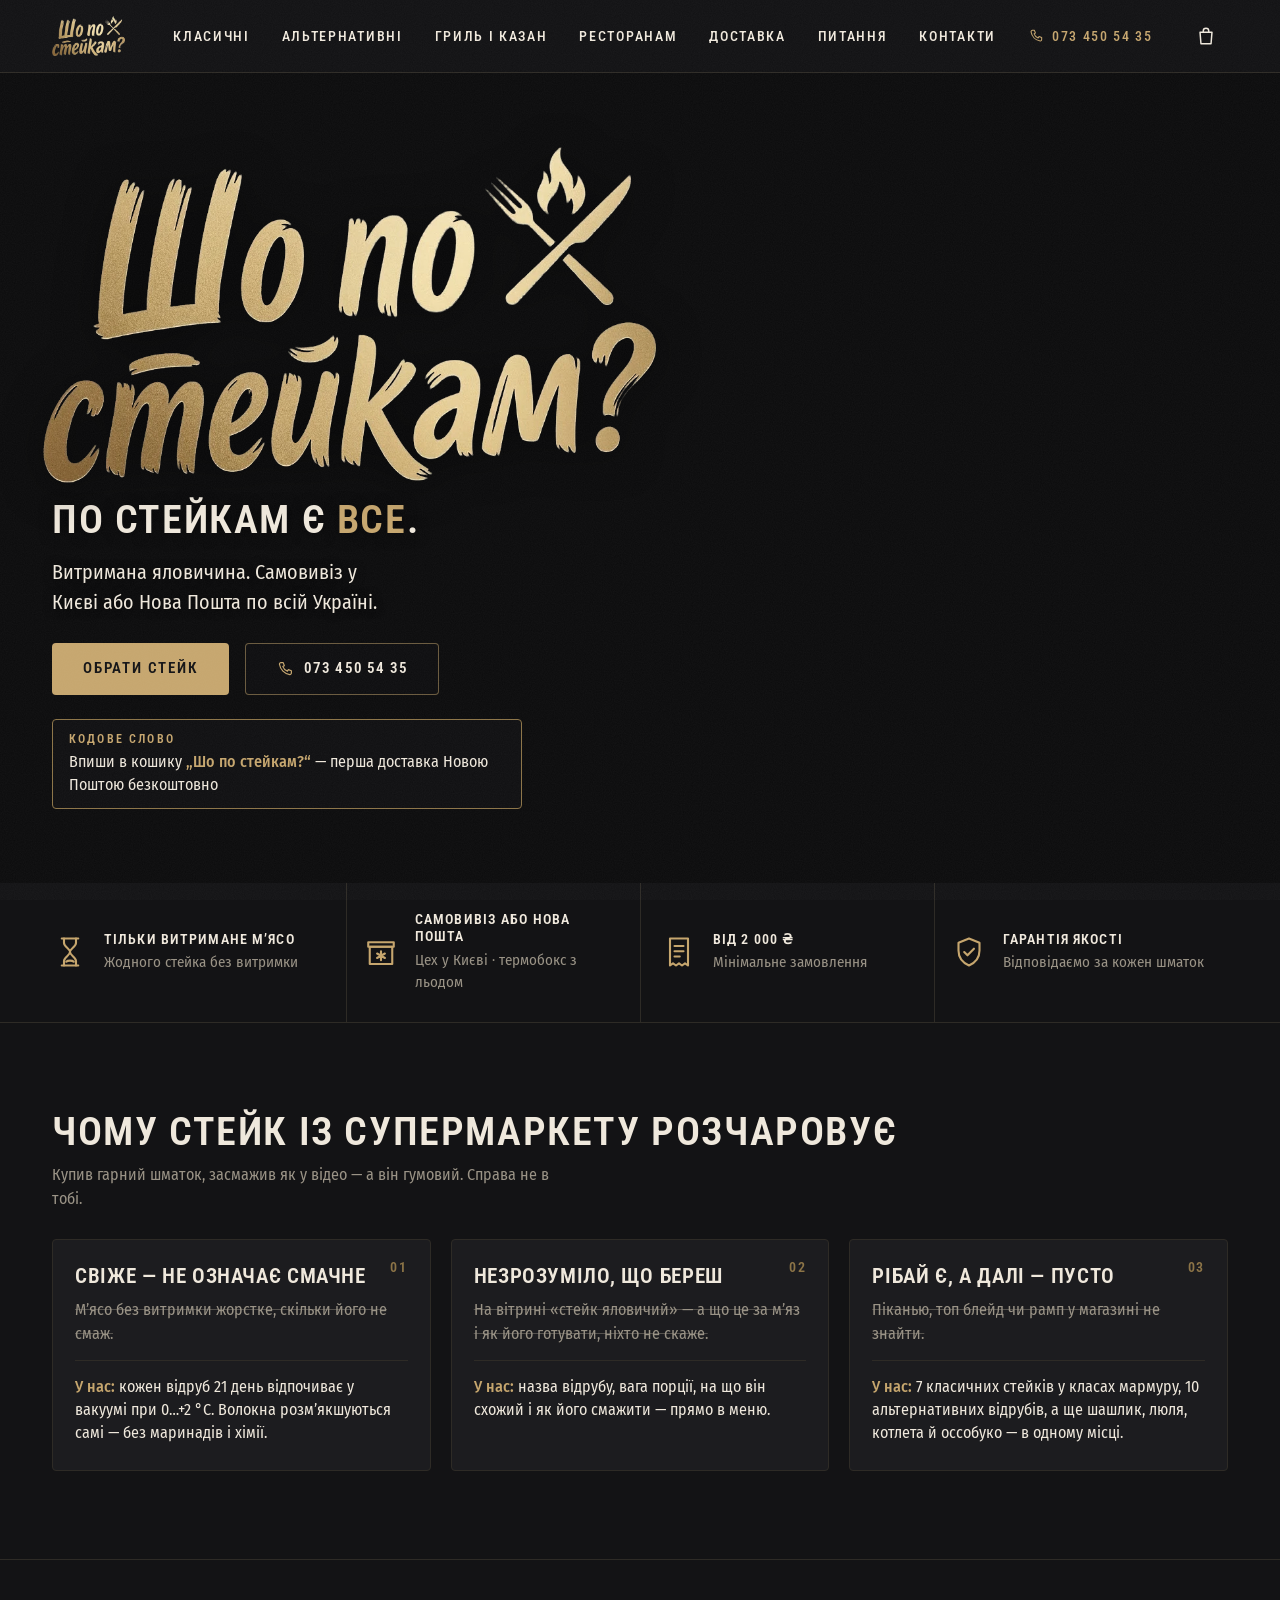
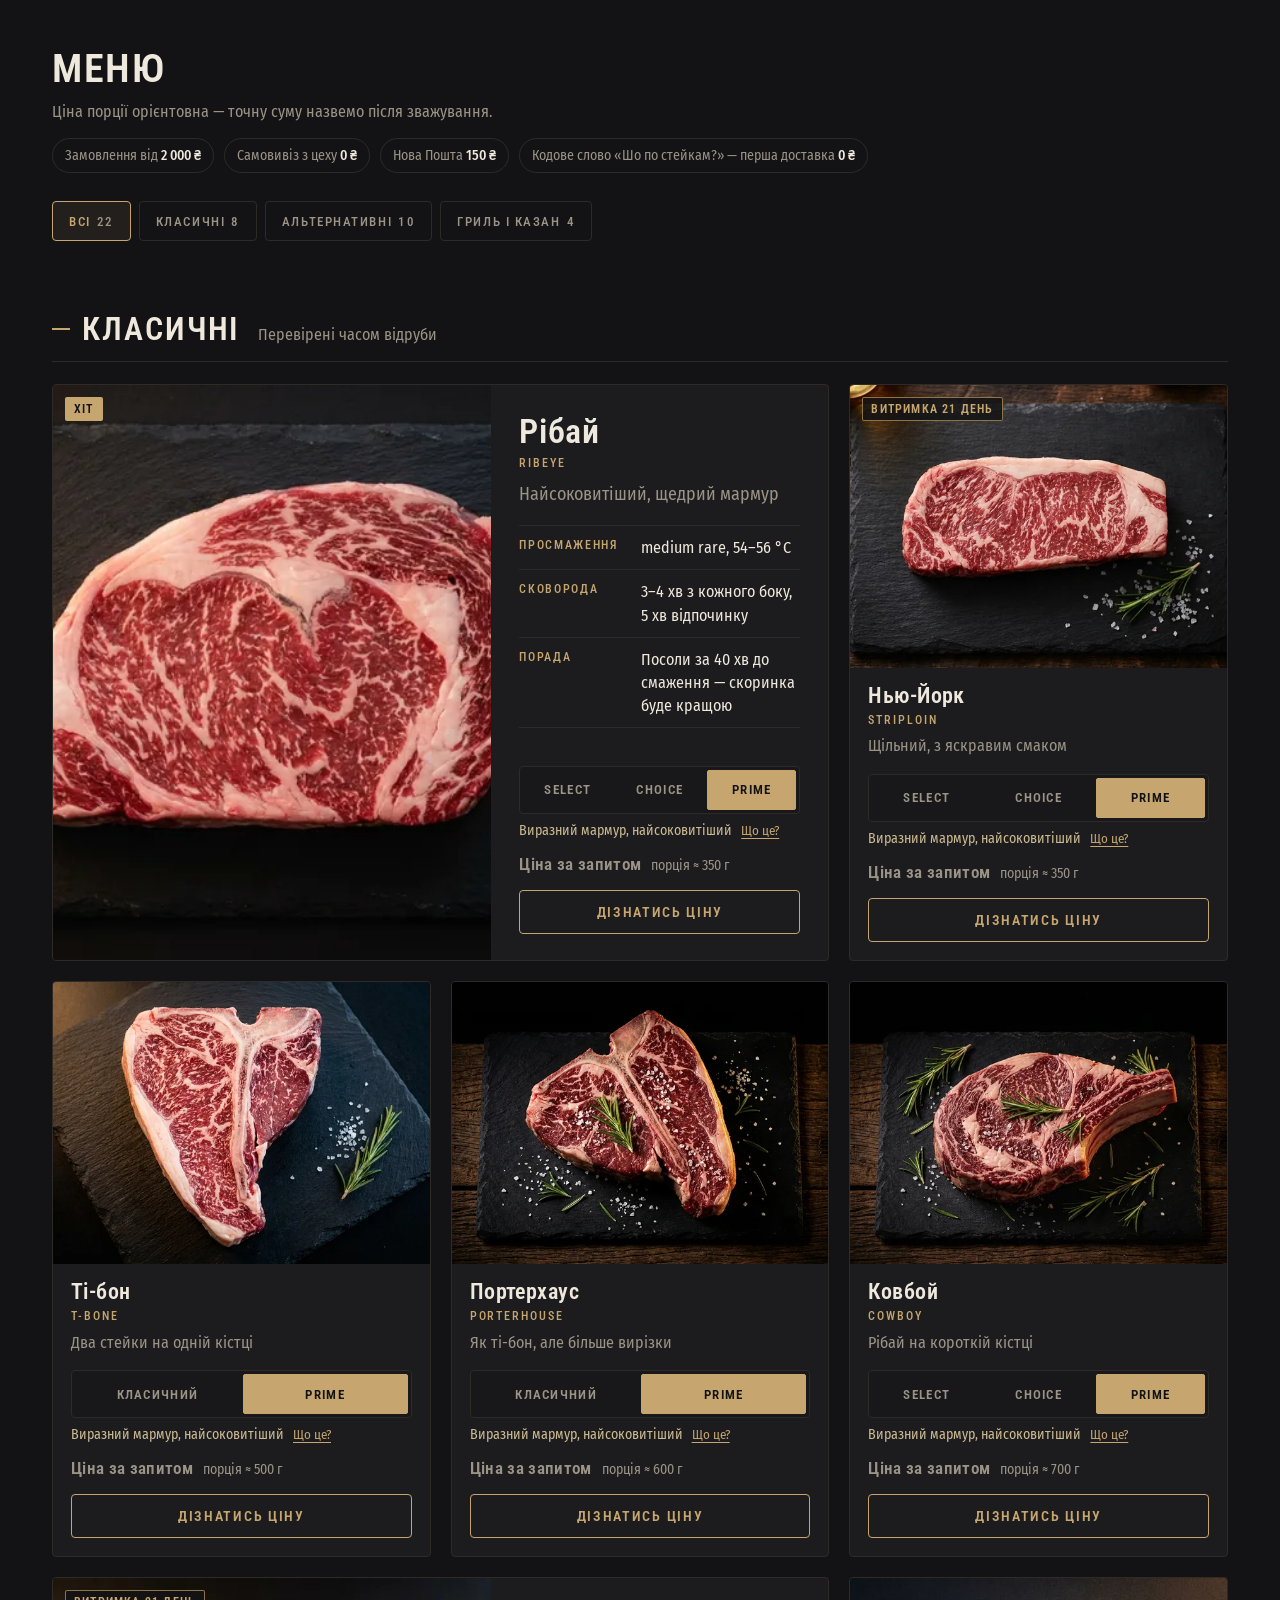
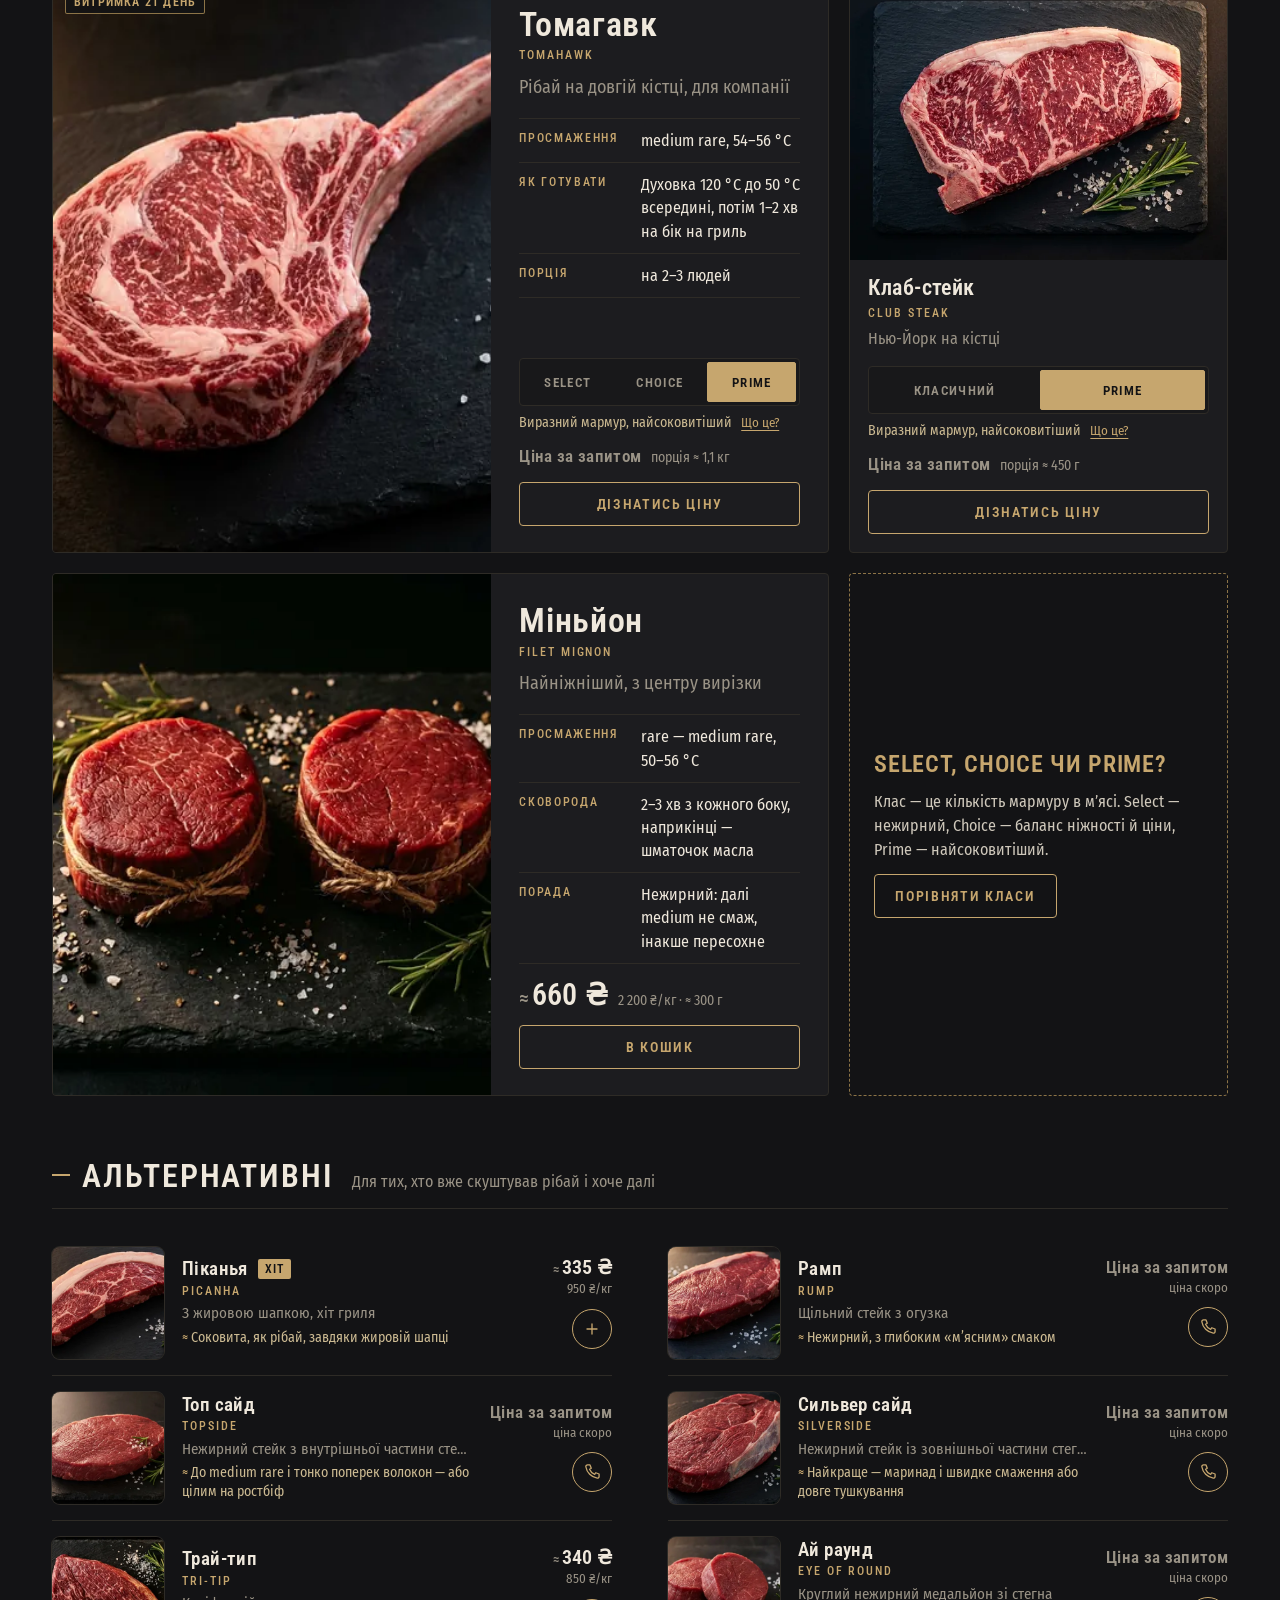
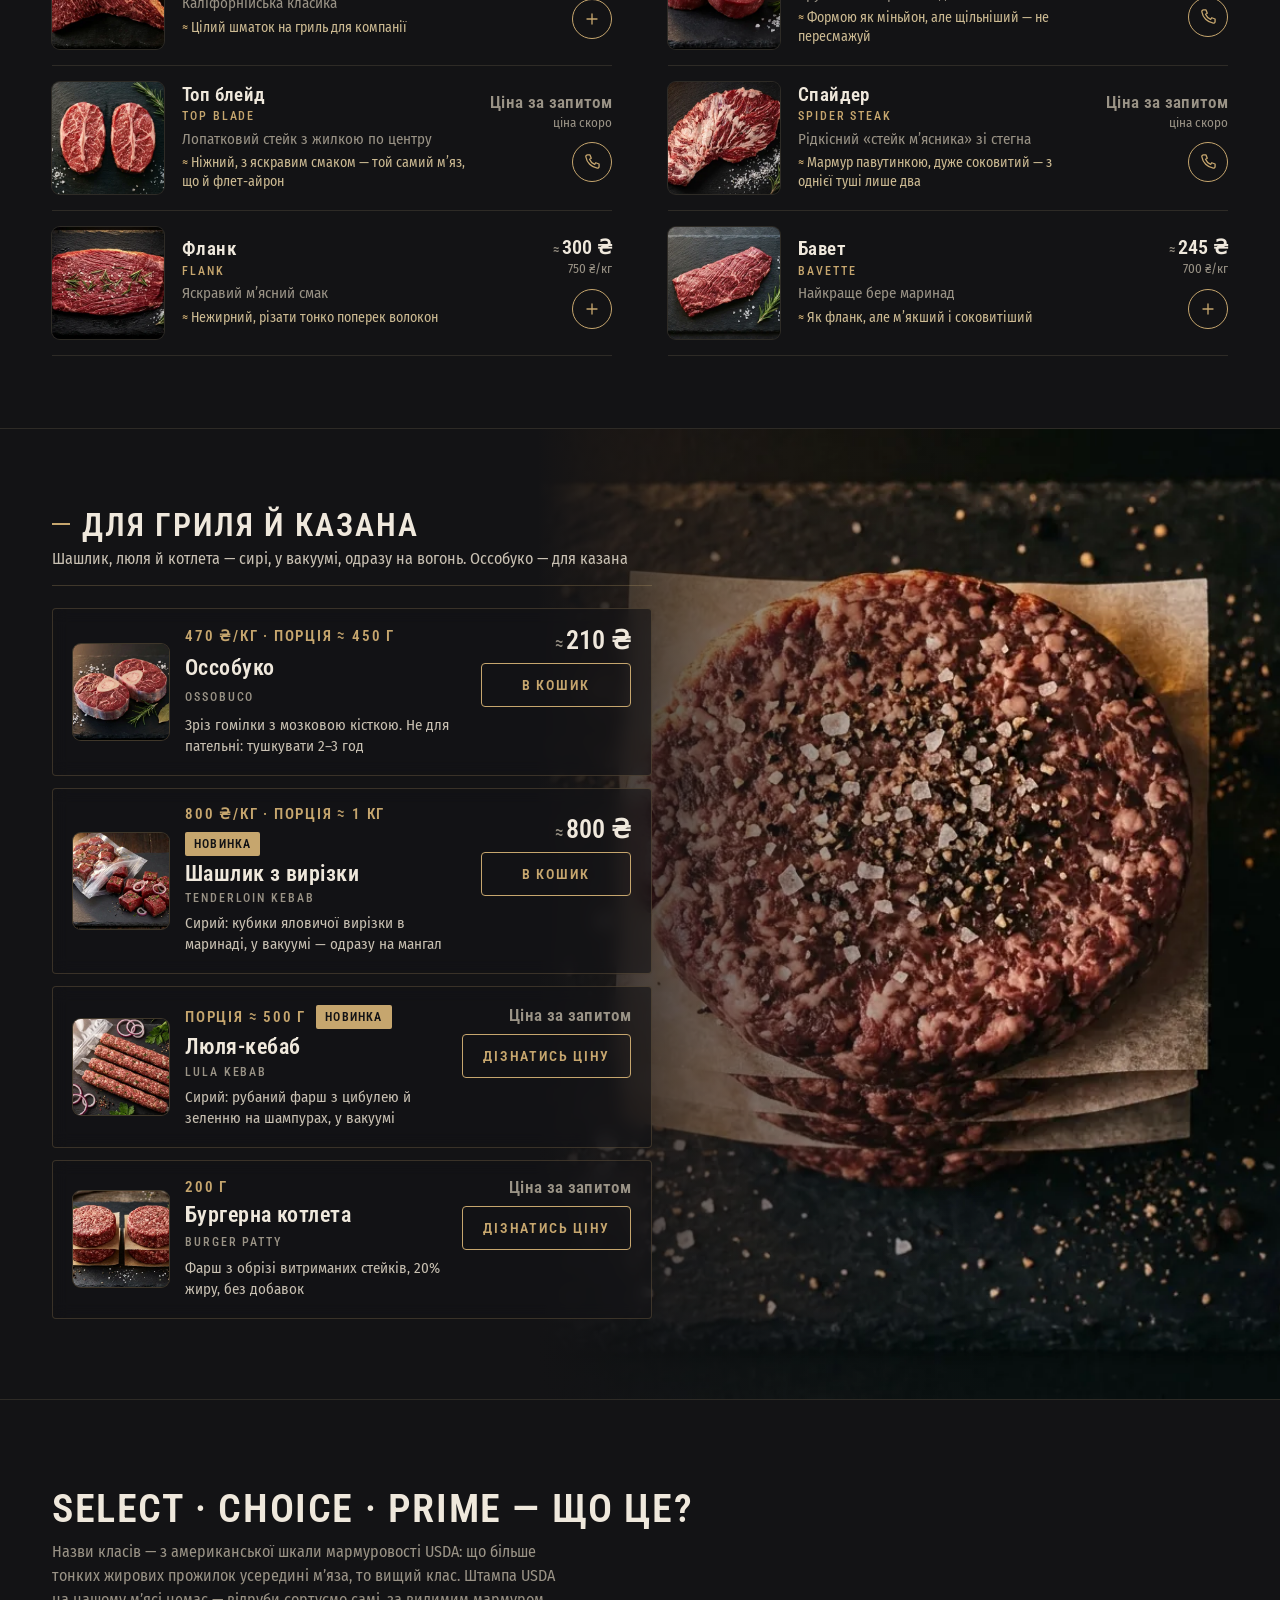
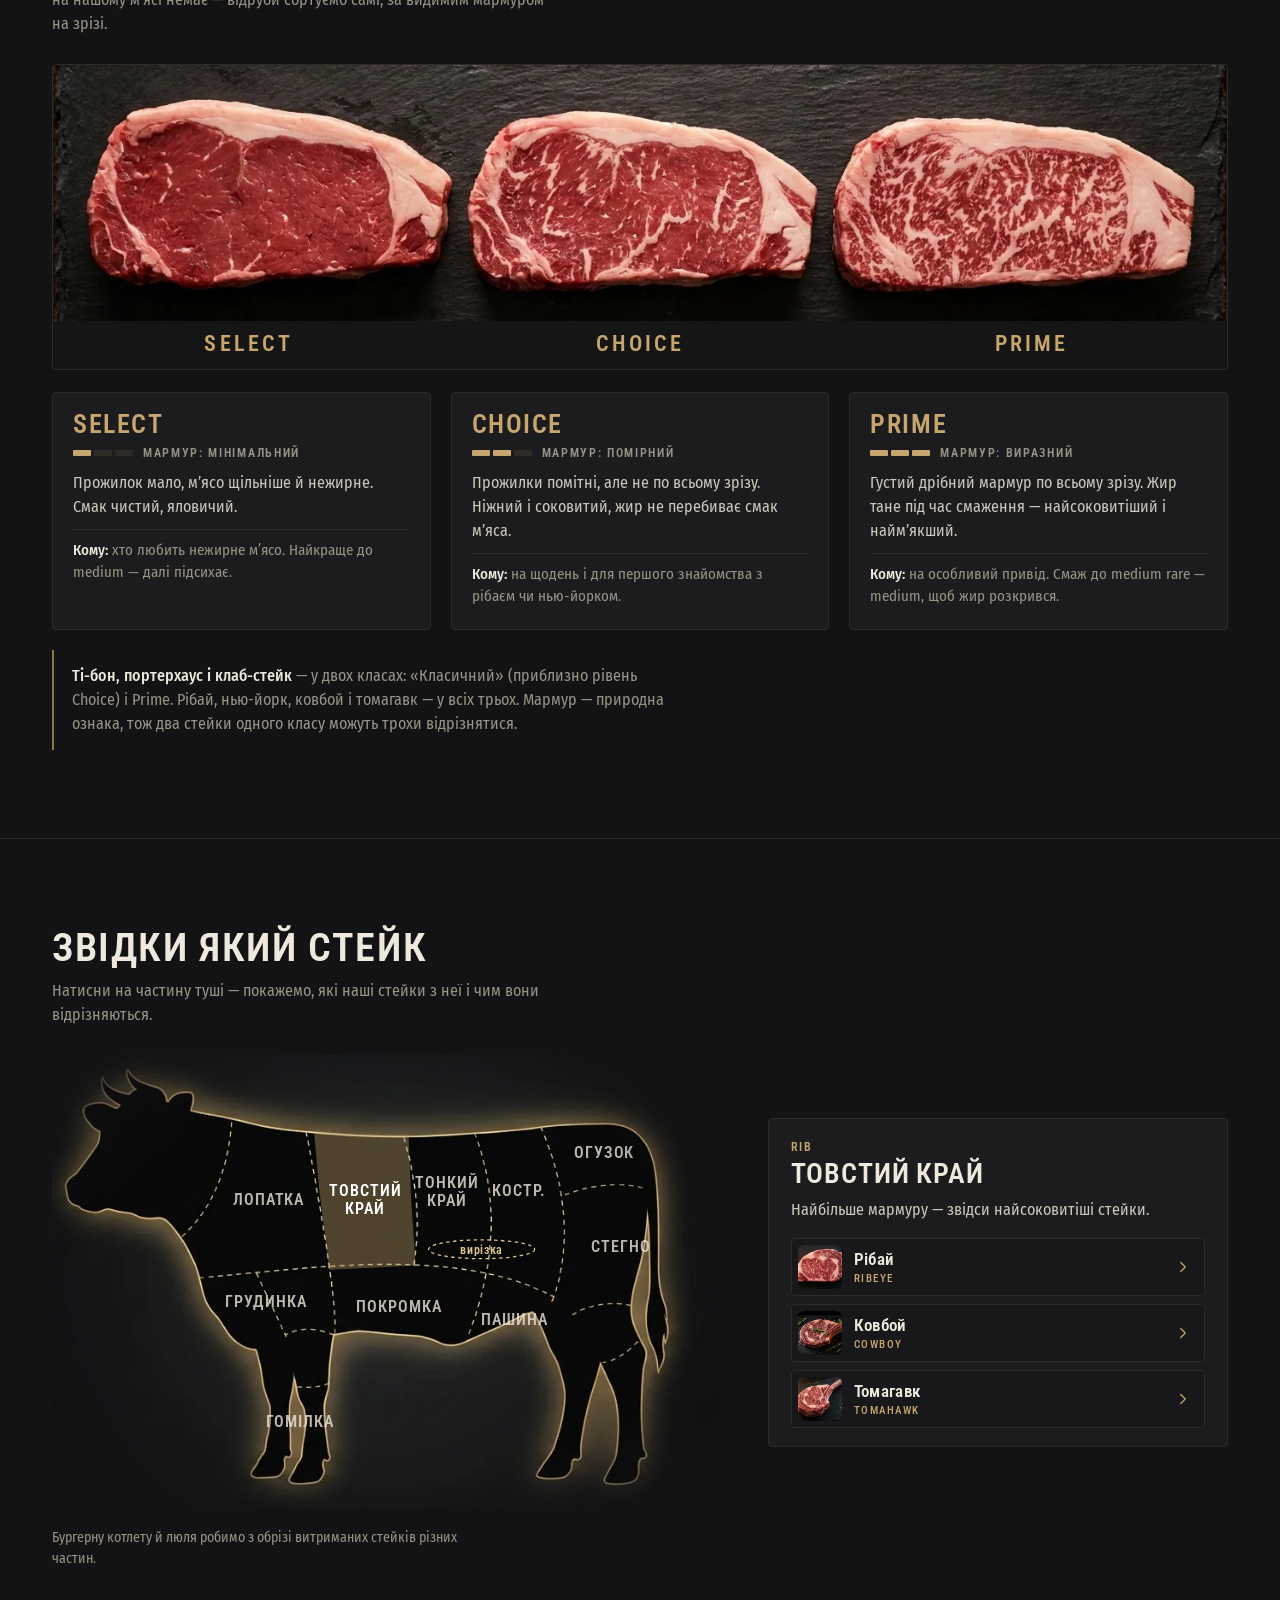
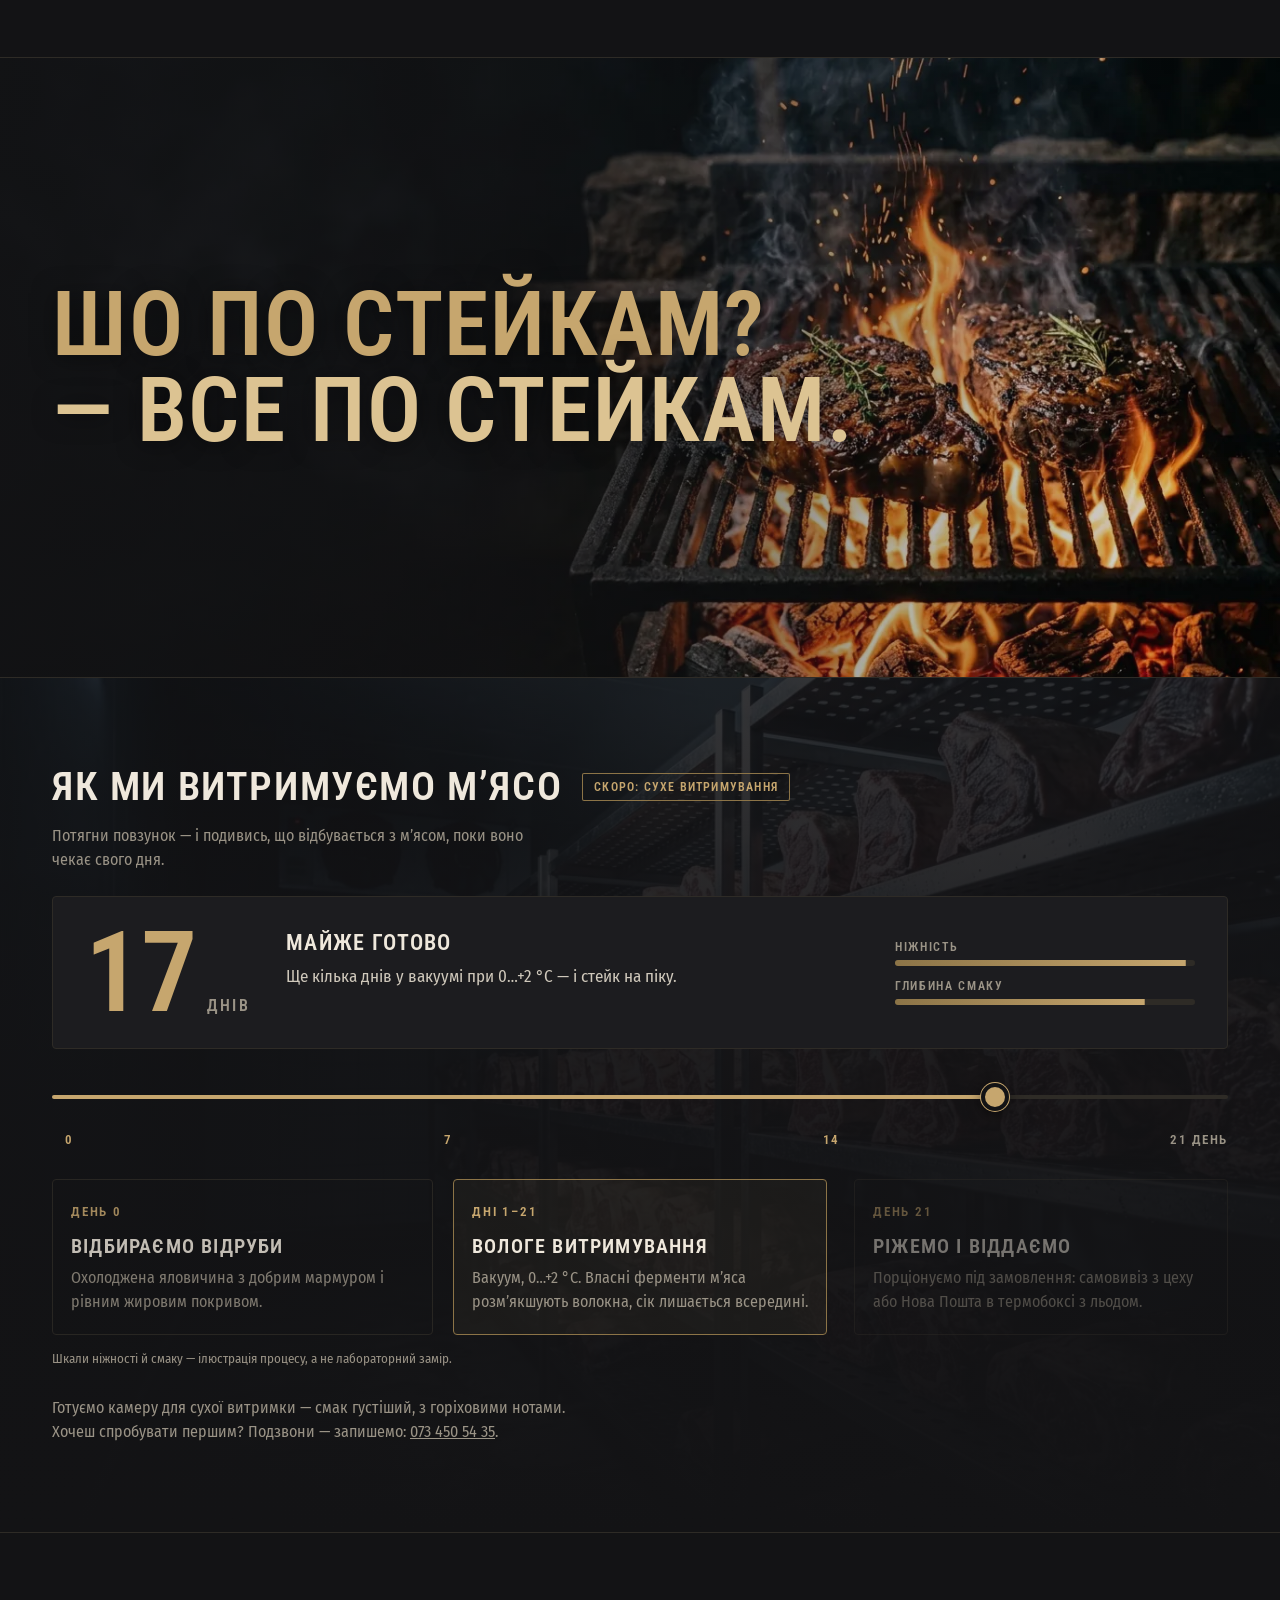
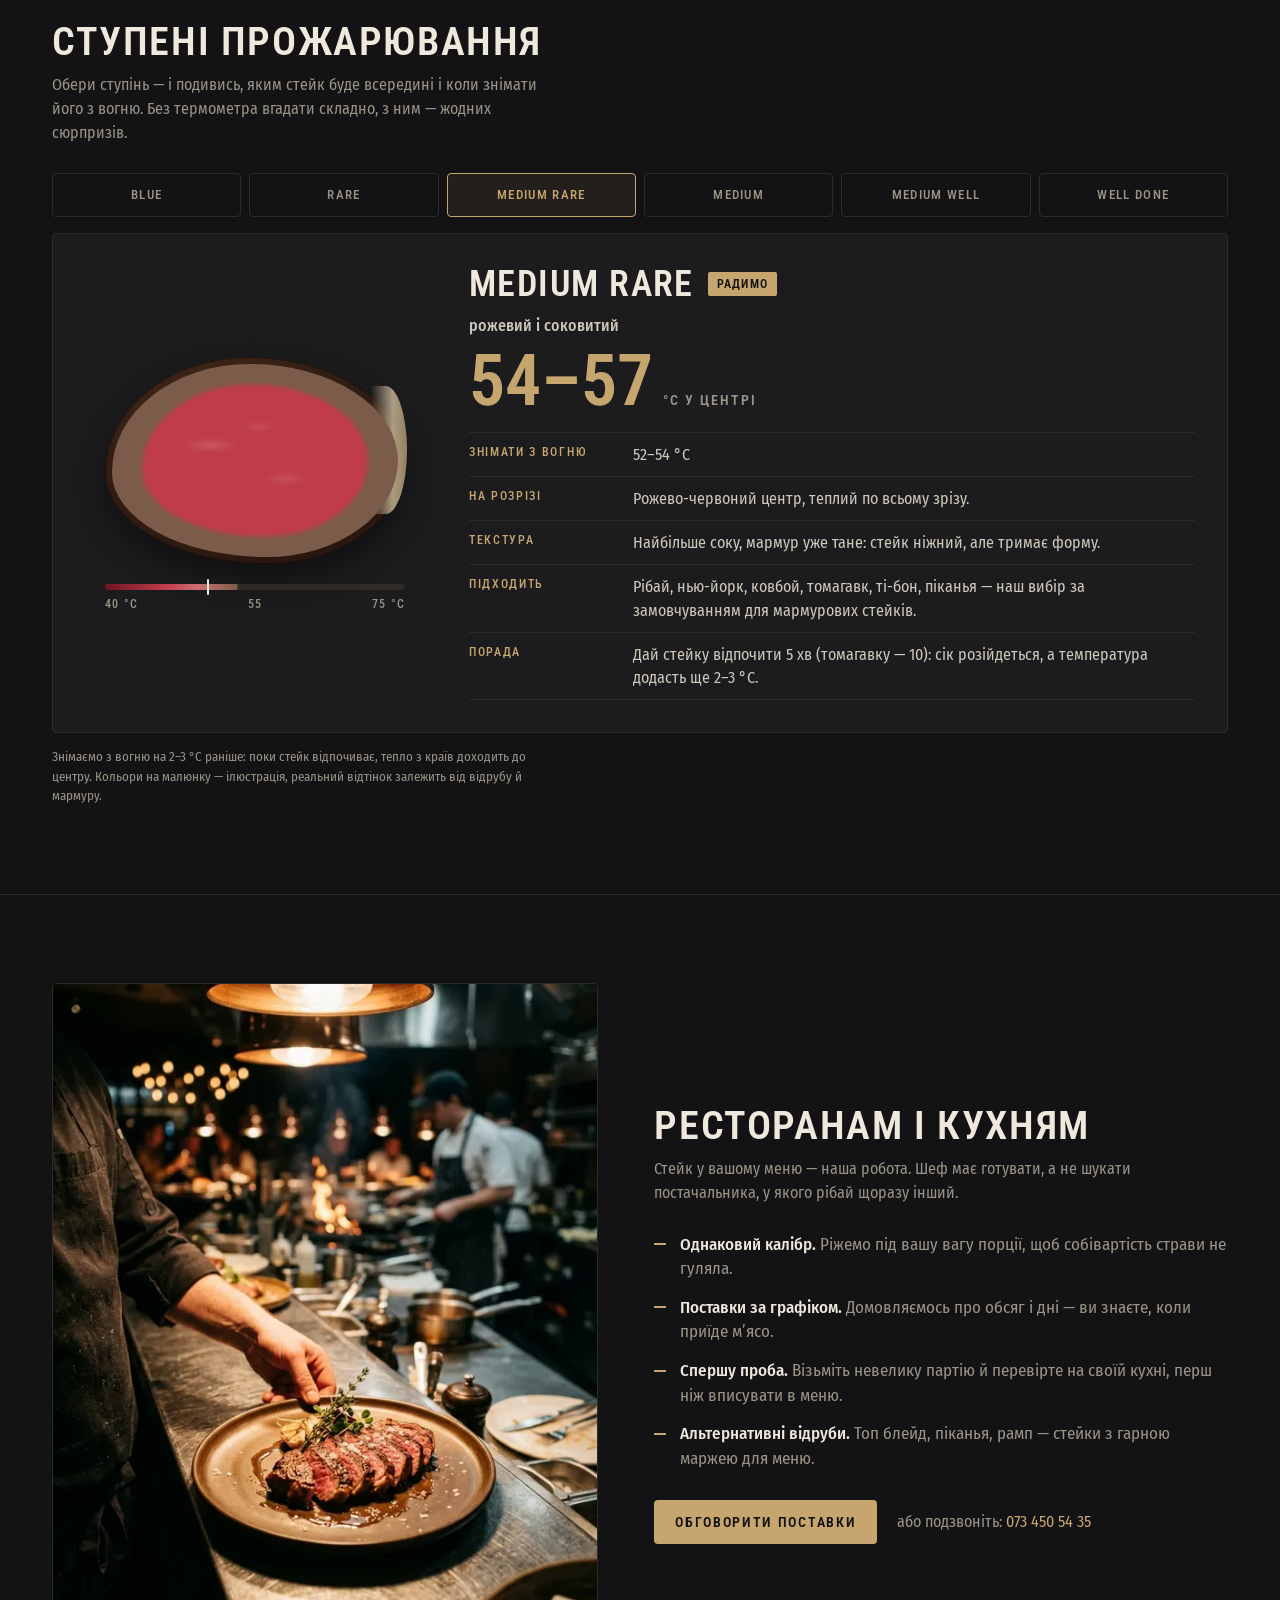
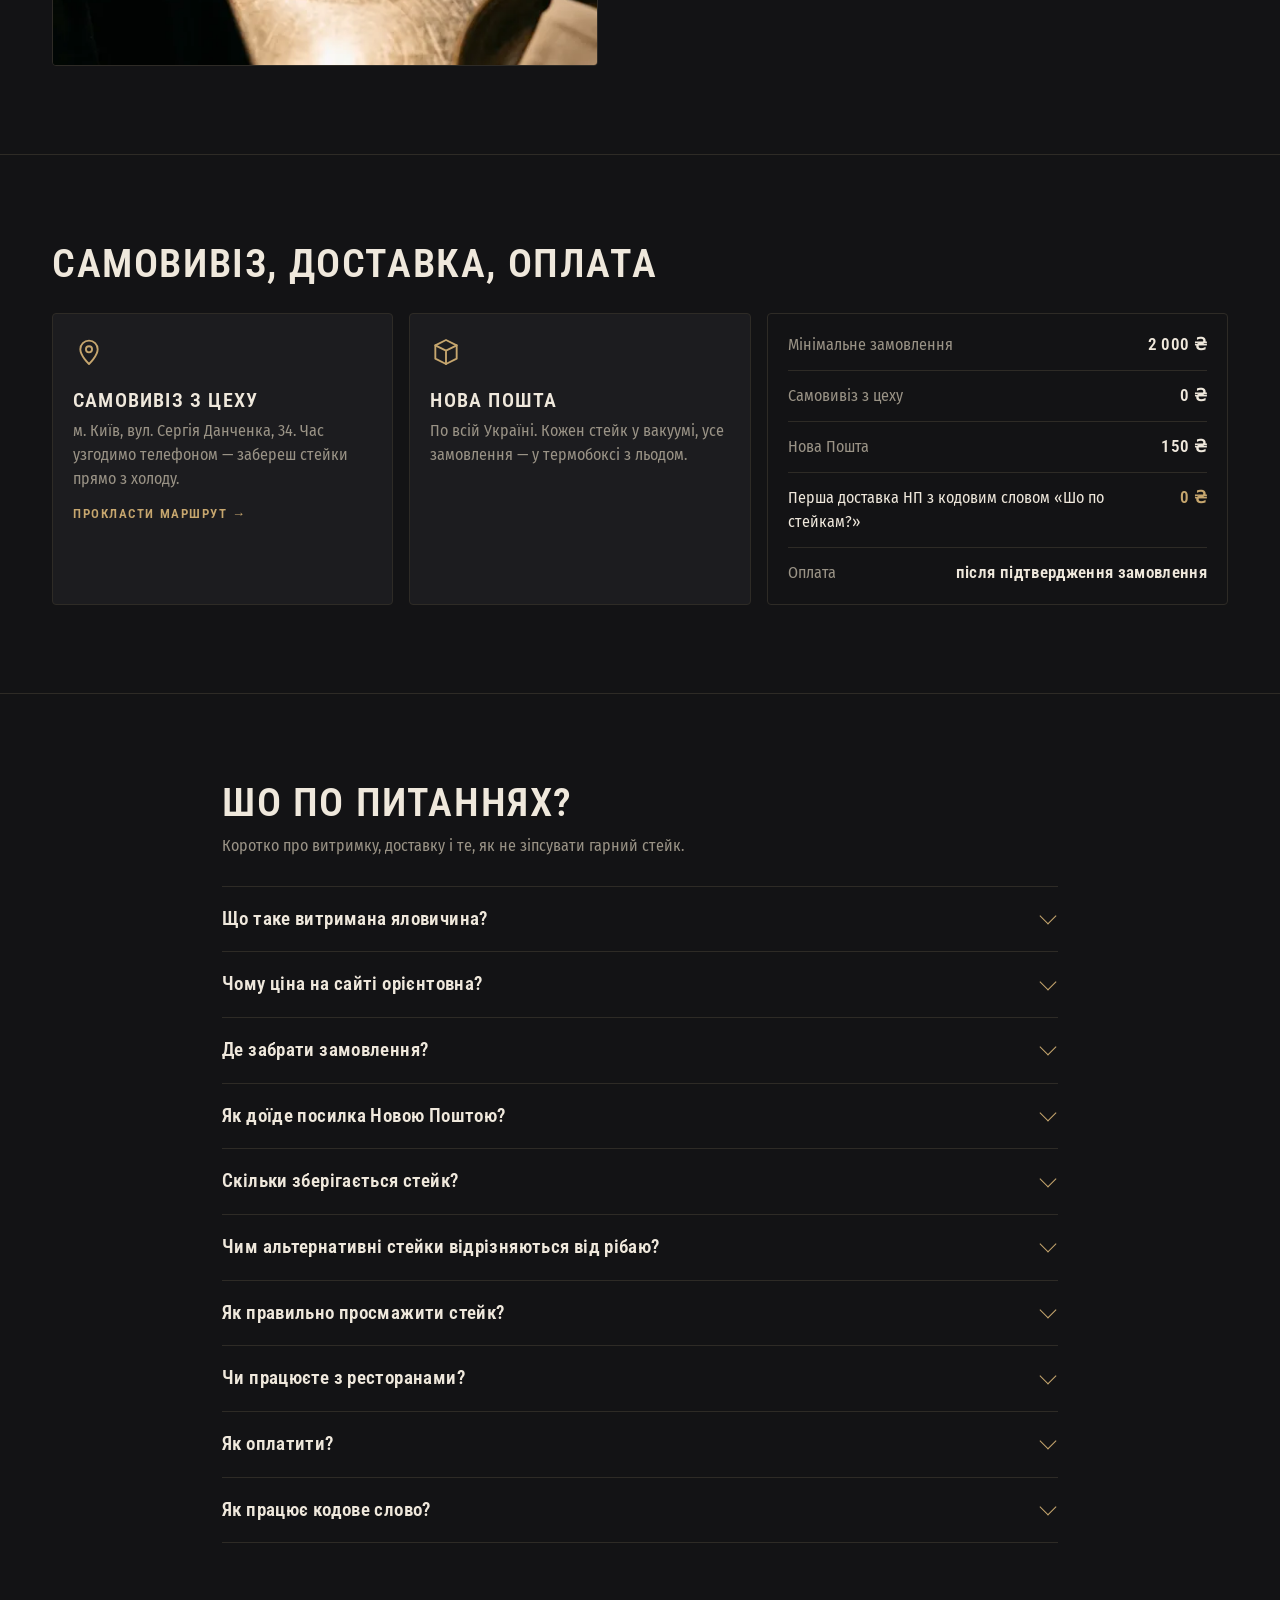
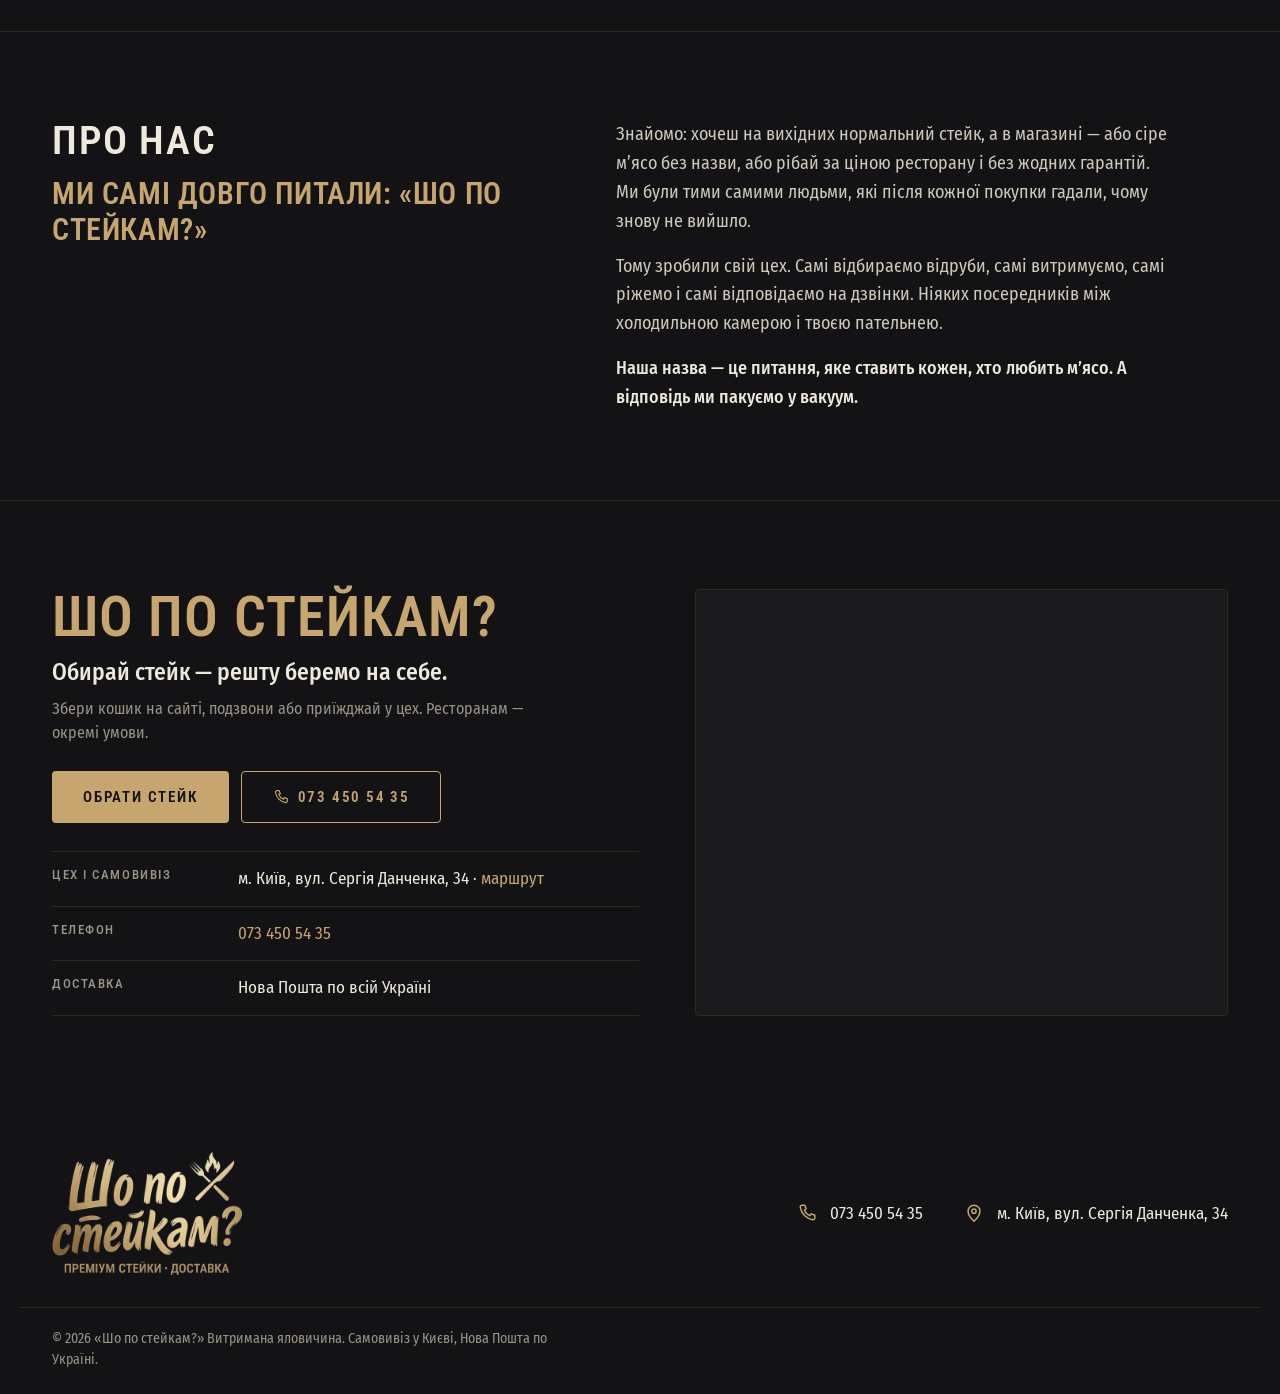
==== commit 682375e1: "Схема туші «Звідки який стейк» (усі стейки сайту по зонах) і фото порівняння Select/Choice/Prime Co-" ====
--- a/index.html
+++ b/index.html
@@ -186,12 +186,13 @@
           <h2 class="section__title" id="grades-title">Select · Choice · Prime — що це?</h2>
           <p class="section__lead gradeinfo__lead">Назви класів — з американської шкали мармуровості USDA: що більше тонких жирових прожилок усередині м’яза, то вищий клас. Штампа USDA на нашому м’ясі немає — відруби сортуємо самі, за видимим мармуром на зрізі.</p>
         </div>
+        <figure class="gradecmp">
+          <img src="images/grades-compare.webp" srcset="images/grades-compare-800.webp 800w, images/grades-compare.webp 1376w" sizes="(min-width: 1240px) 1176px, 100vw"
+               alt="Три однакові стейки нью-йорк: Select майже без мармуру, Choice з помірним мармуром, Prime з густим мармуром" width="1376" height="300" loading="lazy" decoding="async">
+          <figcaption><span>Select</span><span>Choice</span><span>Prime</span></figcaption>
+        </figure>
         <ol class="gradeinfo">
           <li class="ginfo">
-            <div class="ginfo__media">
-              <span class="ph__cap">Фото незабаром</span>
-              <img src="images/grade-select.webp" alt="Зріз стейка класу Select: мало мармуру" width="800" height="600" loading="lazy" decoding="async" data-grade-img>
-            </div>
             <div class="ginfo__body">
               <h3 class="ginfo__name">Select</h3>
               <p class="marb" data-lvl="1"><span class="marb__bar" aria-hidden="true"><i></i><i></i><i></i></span>Мармур: мінімальний</p>
@@ -200,10 +201,6 @@
             </div>
           </li>
           <li class="ginfo">
-            <div class="ginfo__media">
-              <span class="ph__cap">Фото незабаром</span>
-              <img src="images/grade-choice.webp" alt="Зріз стейка класу Choice: помірний мармур" width="800" height="600" loading="lazy" decoding="async" data-grade-img>
-            </div>
             <div class="ginfo__body">
               <h3 class="ginfo__name">Choice</h3>
               <p class="marb" data-lvl="2"><span class="marb__bar" aria-hidden="true"><i></i><i></i><i></i></span>Мармур: помірний</p>
@@ -212,10 +209,6 @@
             </div>
           </li>
           <li class="ginfo">
-            <div class="ginfo__media">
-              <span class="ph__cap">Фото незабаром</span>
-              <img src="images/grade-prime.webp" alt="Зріз стейка класу Prime: густий мармур" width="800" height="600" loading="lazy" decoding="async" data-grade-img>
-            </div>
             <div class="ginfo__body">
               <h3 class="ginfo__name">Prime</h3>
               <p class="marb" data-lvl="3"><span class="marb__bar" aria-hidden="true"><i></i><i></i><i></i></span>Мармур: виразний</p>
@@ -225,6 +218,34 @@
           </li>
         </ol>
         <p class="gradeinfo__note"><strong>Ті-бон, портерхаус і клаб-стейк</strong> — у двох класах: «Класичний» (приблизно рівень Choice) і Prime. Рібай, нью-йорк, ковбой і томагавк — у всіх трьох. Мармур — природна ознака, тож два стейки одного класу можуть трохи відрізнятися.</p>
+      </div>
+    </section>
+
+    <!-- ЗВІДКИ ЯКИЙ СТЕЙК: інтерактивна схема туші (зони й товари — у js/app.js, initCowMap) -->
+    <section class="section cowmap-sec" id="cuts-map" aria-labelledby="cowmap-title">
+      <div class="container">
+        <div class="section__head">
+          <h2 class="section__title" id="cowmap-title">Звідки який стейк</h2>
+          <p class="section__lead">Натисни на частину туші — покажемо, які наші стейки з неї і чим вони відрізняються.</p>
+        </div>
+        <div class="cowmap" data-cowmap>
+          <svg class="cowmap__svg" viewBox="310 125 780 530" role="img" aria-labelledby="cow-title cow-desc">
+            <title id="cow-title">Схема яловичої туші</title>
+            <desc id="cow-desc">Натисни на частину туші, щоб побачити наші стейки з неї.</desc>
+            <defs><mask id="cowmask" maskUnits="userSpaceOnUse" x="0" y="0" width="1376" height="768"><image href="images/cow-mask.png" x="0" y="0" width="1376" height="768"/></mask></defs>
+            <image href="images/cow-map.webp" x="0" y="0" width="1376" height="768"/>
+            <g mask="url(#cowmask)"><polygon class="cz" data-zone="chuck" points="520,110 607,110 622,280 634,376 493,383 462,334 500,280 515,205"/><polygon class="cz" data-zone="rib" points="607,110 722,110 730,300 735,371 634,376 622,280"/><polygon class="cz" data-zone="shortloin" points="722,110 806,110 816,300 822,379 735,371 730,300"/><polygon class="cz" data-zone="sirloin" points="806,110 883,110 900,250 908,300 897,410 822,379 816,300"/><polygon class="cz" data-zone="rump" points="883,110 1080,110 1080,278 1000,278 908,292 900,250"/><polygon class="cz" data-zone="round" points="908,292 1000,278 1080,278 1080,420 985,415 918,428 897,410"/><polygon class="cz" data-zone="brisket" points="420,383 634,376 640,452 582,462 470,462"/><polygon class="cz" data-zone="plate" points="634,376 735,371 820,379 792,490 640,480 640,452"/><polygon class="cz" data-zone="flank" points="820,379 897,410 872,490 792,490"/><polygon class="cz" data-zone="shank" points="560,452 640,452 660,720 510,720"/><polygon class="cz" data-zone="shank" points="918,428 1080,420 1080,720 850,720 872,490"/><ellipse class="cz cz--tender" data-zone="tenderloin" cx="812" cy="352" rx="62" ry="11"/></g>
+            <g class="cz__labels" aria-hidden="true"><text class="cz__label" data-for="chuck" x="563" y="300"><tspan x="563" dy="0">Лопатка</tspan></text><text class="cz__label" data-for="rib" x="676" y="290"><tspan x="676" dy="0">Товстий</tspan><tspan x="676" dy="21">край</tspan></text><text class="cz__label" data-for="shortloin" x="772" y="280"><tspan x="772" dy="0">Тонкий</tspan><tspan x="772" dy="21">край</tspan></text><text class="cz__label" data-for="sirloin" x="856" y="290"><tspan x="856" dy="0">Костр.</tspan></text><text class="cz__label" data-for="rump" x="955" y="245"><tspan x="955" dy="0">Огузок</tspan></text><text class="cz__label" data-for="round" x="975" y="355"><tspan x="975" dy="0">Стегно</tspan></text><text class="cz__label" data-for="brisket" x="560" y="420"><tspan x="560" dy="0">Грудинка</tspan></text><text class="cz__label" data-for="plate" x="715" y="425"><tspan x="715" dy="0">Покромка</tspan></text><text class="cz__label" data-for="flank" x="850" y="440"><tspan x="850" dy="0">Пашина</tspan></text><text class="cz__label" data-for="shank" x="600" y="560"><tspan x="600" dy="0">Гомілка</tspan></text><text class="cz__label cz__label--sm" data-for="tenderloin" x="812" y="357">вирізка</text></g>
+          </svg>
+          <div class="cowmap__chips" data-cow-chips role="group" aria-label="Частини туші"></div>
+          <div class="cowmap__panel" aria-live="polite">
+            <p class="cowmap__en" data-cow-en>Rib</p>
+            <h3 class="cowmap__name" data-cow-name>Товстий край</h3>
+            <p class="cowmap__desc" data-cow-desc></p>
+            <ul class="cowmap__cuts" data-cow-cuts></ul>
+          </div>
+        </div>
+        <p class="cowmap__note">Бургерну котлету й люля робимо з обрізі витриманих стейків різних частин.</p>
       </div>
     </section>
 
--- a/css/styles.css
+++ b/css/styles.css
@@ -885,6 +885,50 @@
 .thanks__details .thanks__order { margin: 6px 0 10px; }
 [data-order-call] a { color: var(--gold); }
 
+/* ---------- «Звідки який стейк»: схема туші ---------- */
+.cowmap { display: grid; gap: 24px; align-items: center; }
+@media (min-width: 1024px) { .cowmap { grid-template-columns: 1.45fr 1fr; gap: 48px; } }
+.cowmap__svg { display: block; width: 100%; height: auto; overflow: hidden; -webkit-mask-image: radial-gradient(ellipse 72% 70% at 50% 50%, #000 62%, transparent 100%); mask-image: radial-gradient(ellipse 72% 70% at 50% 50%, #000 62%, transparent 100%); }
+.cz { fill: rgba(198, 166, 110, 0); cursor: pointer; transition: fill .25s var(--ease-out); outline: none; }
+.cz:hover, .cz:focus-visible { fill: rgba(198, 166, 110, .16); }
+.cz.is-on { fill: rgba(198, 166, 110, .38); }
+.cz--tender { stroke: var(--gold-hover); stroke-width: 1.5; stroke-dasharray: 4 4; }
+.cz__labels { pointer-events: none; }
+.cz__label { fill: rgba(239, 232, 220, .78); font: 600 19px/1 var(--f-head); letter-spacing: .06em; text-transform: uppercase; text-anchor: middle; transition: fill .25s; }
+.cz__label.is-on { fill: #fff; }
+.cz__label--sm { font-size: 14px; fill: var(--gold-hover); text-transform: none; }
+.cowmap__chips { display: none; }
+@media (max-width: 767px) {
+  .cz__labels .cz__label:not(.is-on) { display: none; }
+  .cz__label { font-size: 30px; }
+  .cowmap__chips { display: flex; flex-wrap: wrap; gap: 8px; }
+  .cowchip { min-height: 40px; padding: 0 14px; border: 1px solid var(--line); border-radius: 999px; background: transparent; color: var(--muted); font: 500 14px/1 var(--f-body); cursor: pointer; }
+  .cowchip[aria-pressed="true"] { border-color: var(--gold); color: var(--bg); background: var(--gold); }
+}
+.cowmap__panel { padding: 22px 22px 18px; background: var(--card); border: 1px solid var(--line); border-radius: var(--r); }
+.cowmap__en { font: 600 12px/1 var(--f-head); letter-spacing: .16em; text-transform: uppercase; color: var(--gold); }
+.cowmap__name { margin-top: 6px; font: 600 28px/1.05 var(--f-head); letter-spacing: .03em; text-transform: uppercase; }
+.cowmap__desc { margin-top: 10px; color: #cfc8bb; font-size: 16px; line-height: 1.5; }
+.cowmap__cuts { display: grid; gap: 8px; margin-top: 16px; }
+.cowcut { display: flex; align-items: center; gap: 12px; width: 100%; min-height: 56px; padding: 6px 12px 6px 6px; border: 1px solid var(--line); border-radius: var(--r); background: rgba(19,19,21,.4); color: var(--text); text-align: left; cursor: pointer; transition: border-color .2s, background-color .2s; }
+.cowcut:hover, .cowcut:focus-visible { border-color: var(--gold-dark); background: rgba(198,166,110,.06); }
+.cowcut__img { flex: none; width: 44px; height: 44px; border-radius: 6px; overflow: hidden; background: #19191b; }
+.cowcut__img img { width: 100%; height: 100%; object-fit: cover; }
+.cowcut__name { flex: 1; font: 600 17px/1.15 var(--f-head); letter-spacing: .02em; }
+.cowcut__name small { display: block; margin-top: 3px; font: 500 11px/1 var(--f-head); letter-spacing: .14em; text-transform: uppercase; color: var(--gold); }
+.cowcut .i { width: 18px; height: 18px; color: var(--gold); transform: rotate(180deg); }
+.cowmap__none { color: var(--muted); font-size: 15px; }
+.cowmap__note { margin-top: 18px; max-width: 64ch; color: var(--muted); font-size: 14px; }
+/* підсвітка картки, до якої перейшли зі схеми */
+.is-flash { animation: flash 1.8s var(--ease-out); }
+@keyframes flash { 0%, 40% { box-shadow: 0 0 0 2px var(--gold), 0 0 0 8px rgba(198,166,110,.18); } 100% { box-shadow: 0 0 0 0 rgba(198,166,110,0); } }
+
+/* порівняння класів одним фото */
+.gradecmp { margin: 0 0 22px; border-radius: var(--r); overflow: hidden; border: 1px solid var(--line); background: #151515; }
+.gradecmp img { display: block; width: 100%; height: auto; }
+.gradecmp figcaption { display: grid; grid-template-columns: repeat(3, 1fr); text-align: center; padding: 12px 0 14px; }
+.gradecmp figcaption span { font: 600 clamp(15px, 2vw, 22px)/1 var(--f-head); letter-spacing: .14em; text-transform: uppercase; color: var(--gold); }
+
 /* ---------- зерно і поява ---------- */
 body::after {
   content: ''; position: fixed; inset: 0; z-index: 90; pointer-events: none; opacity: .07;
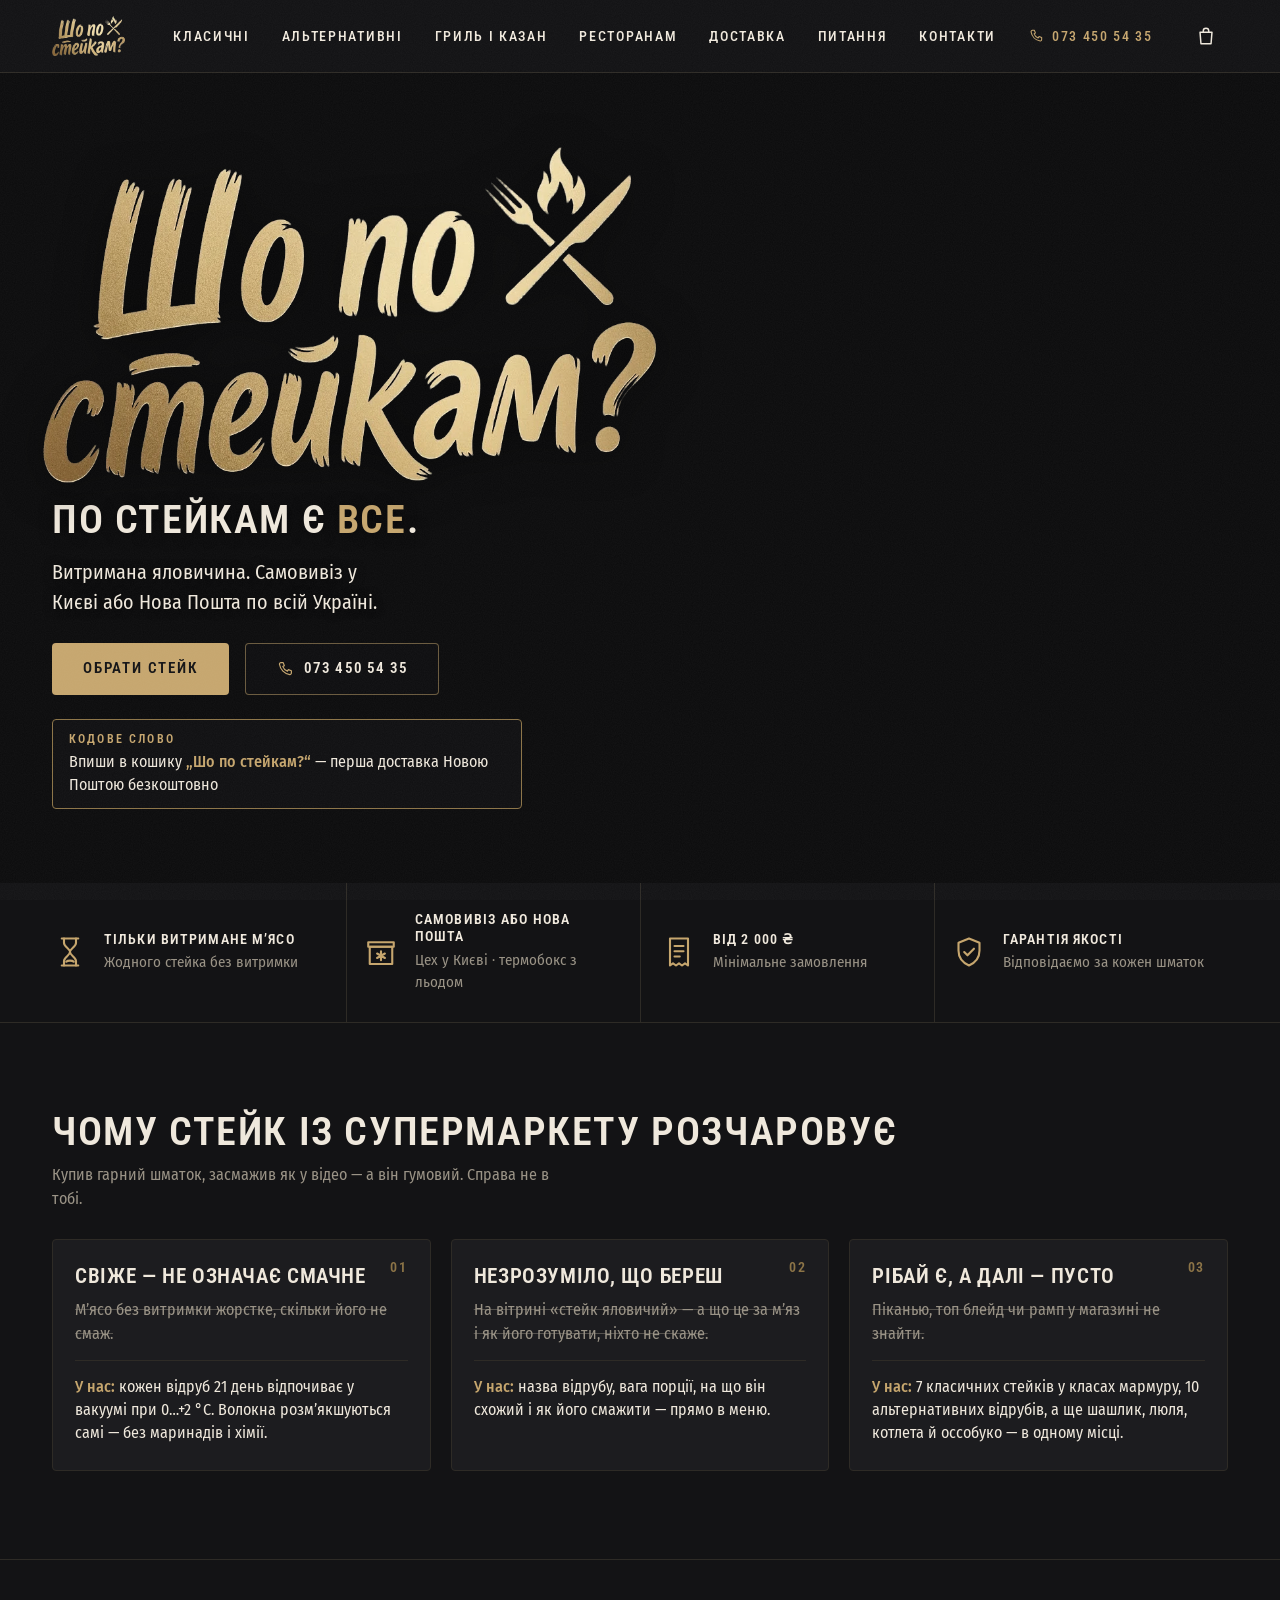
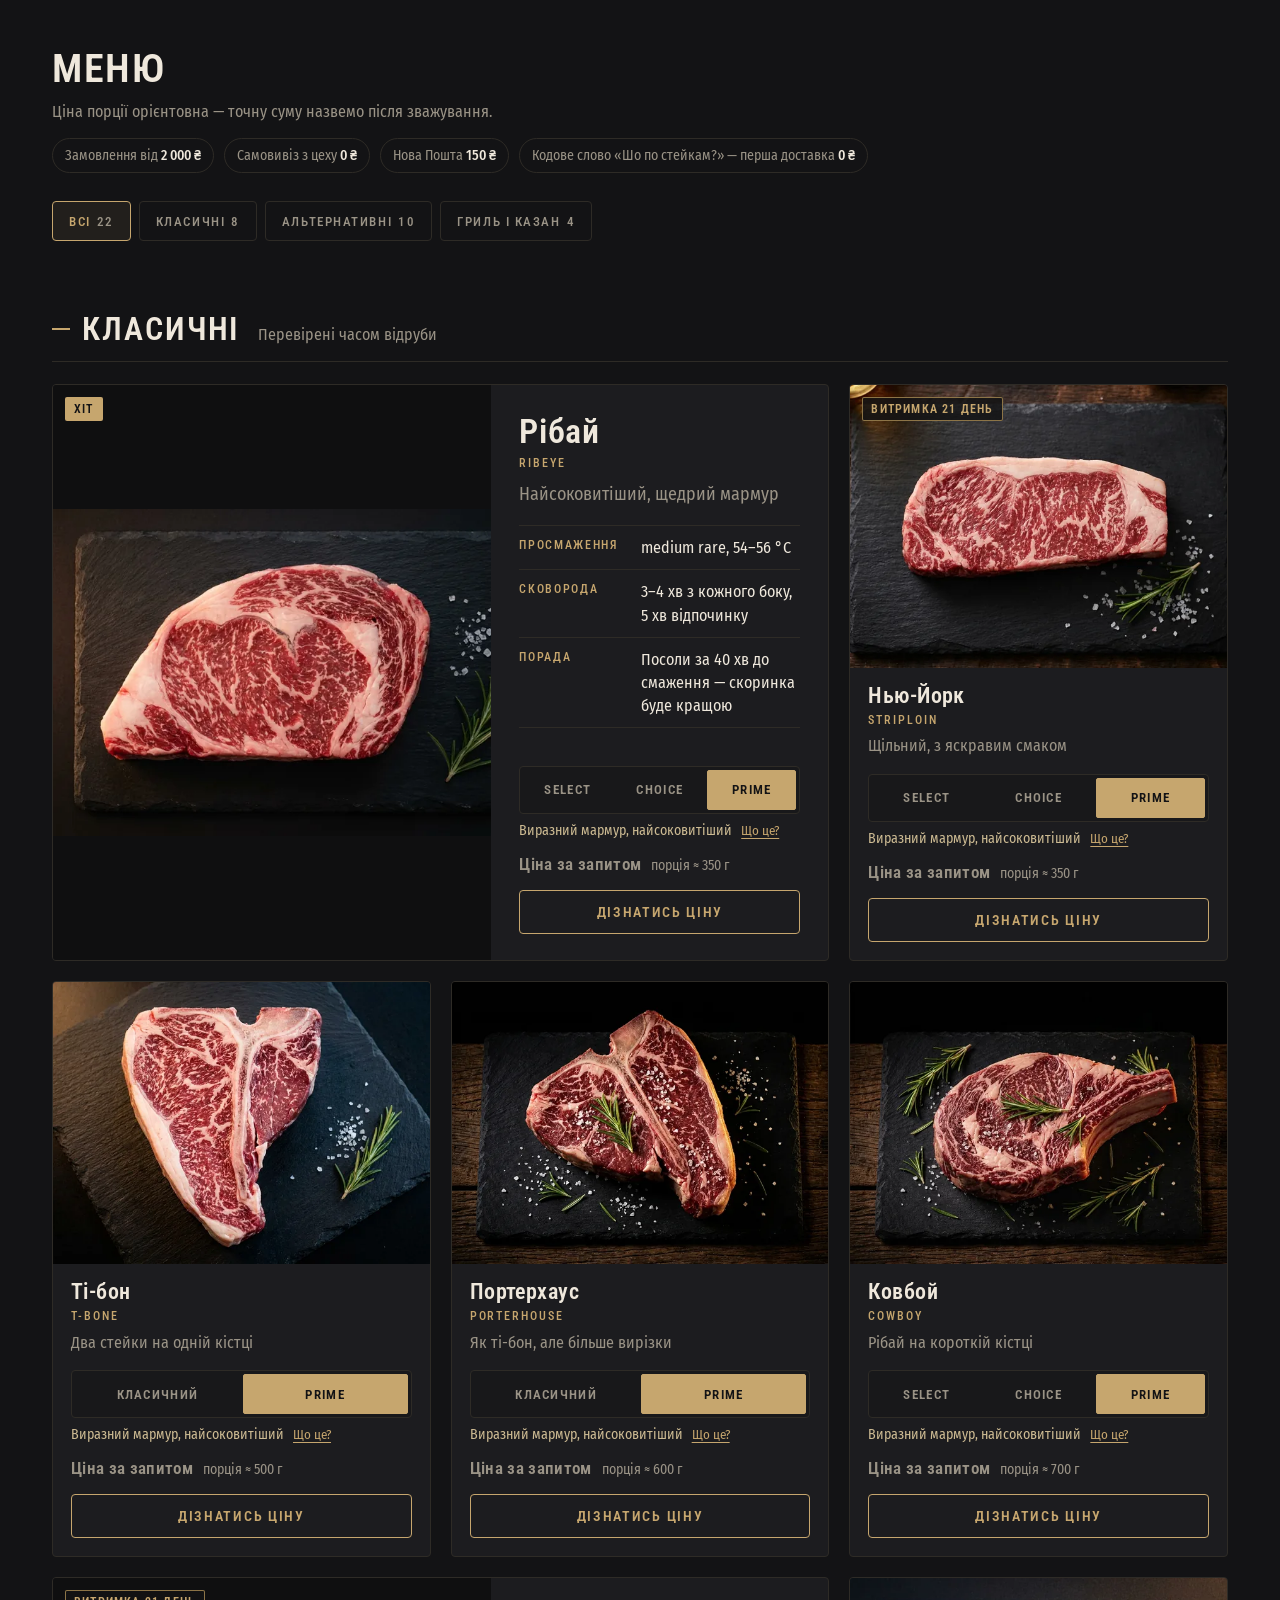
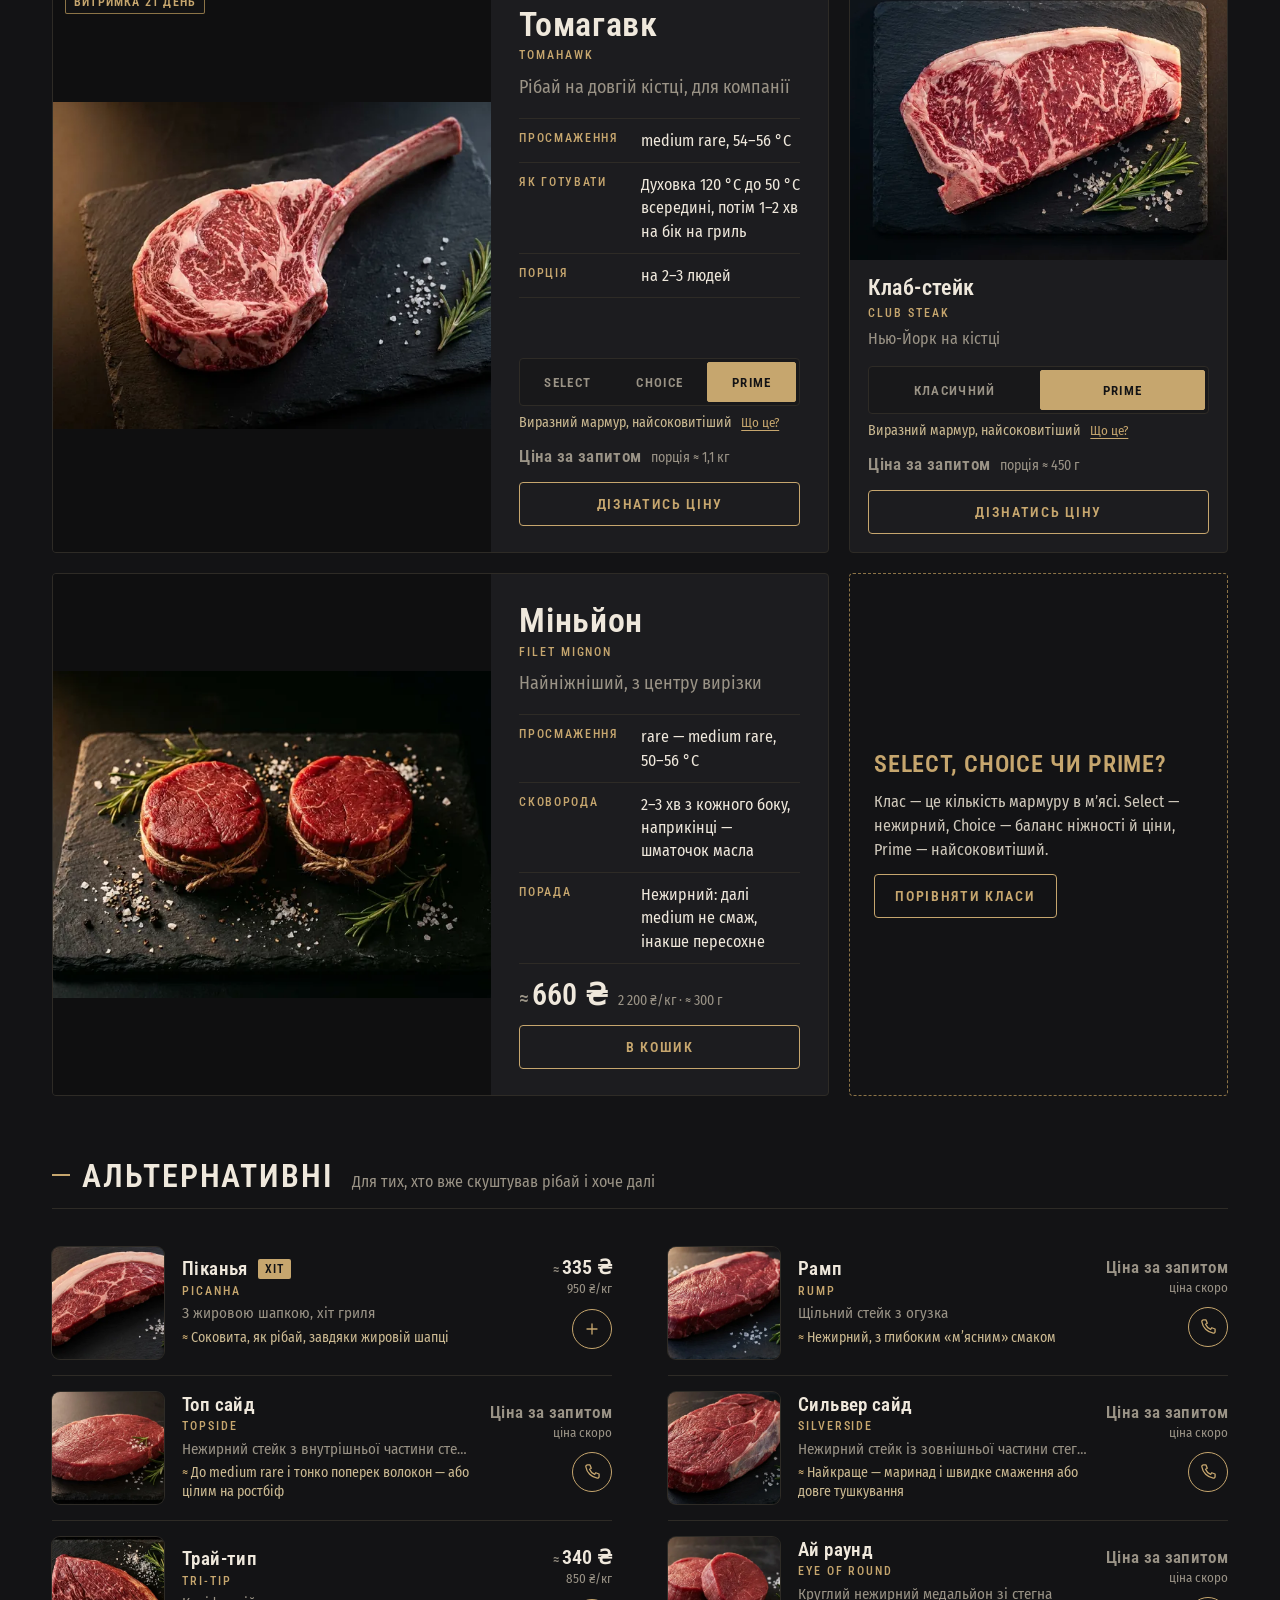
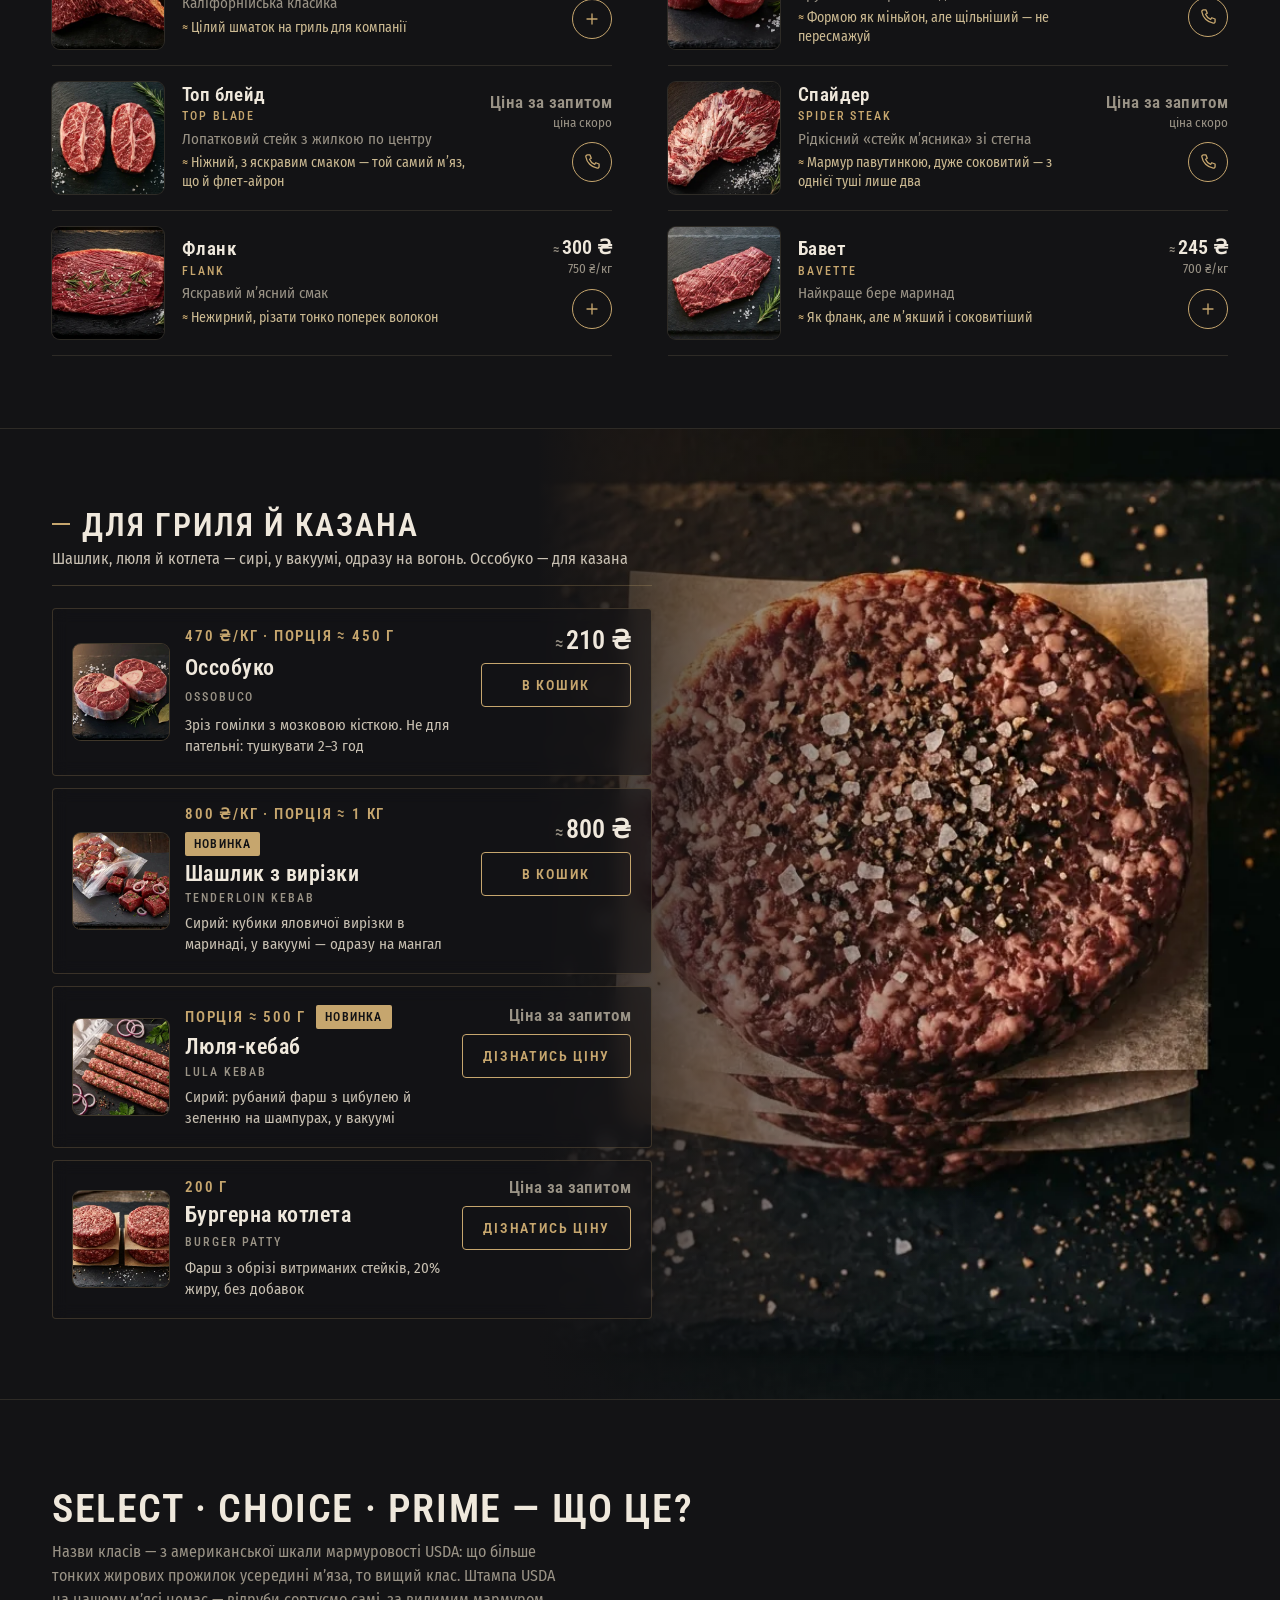
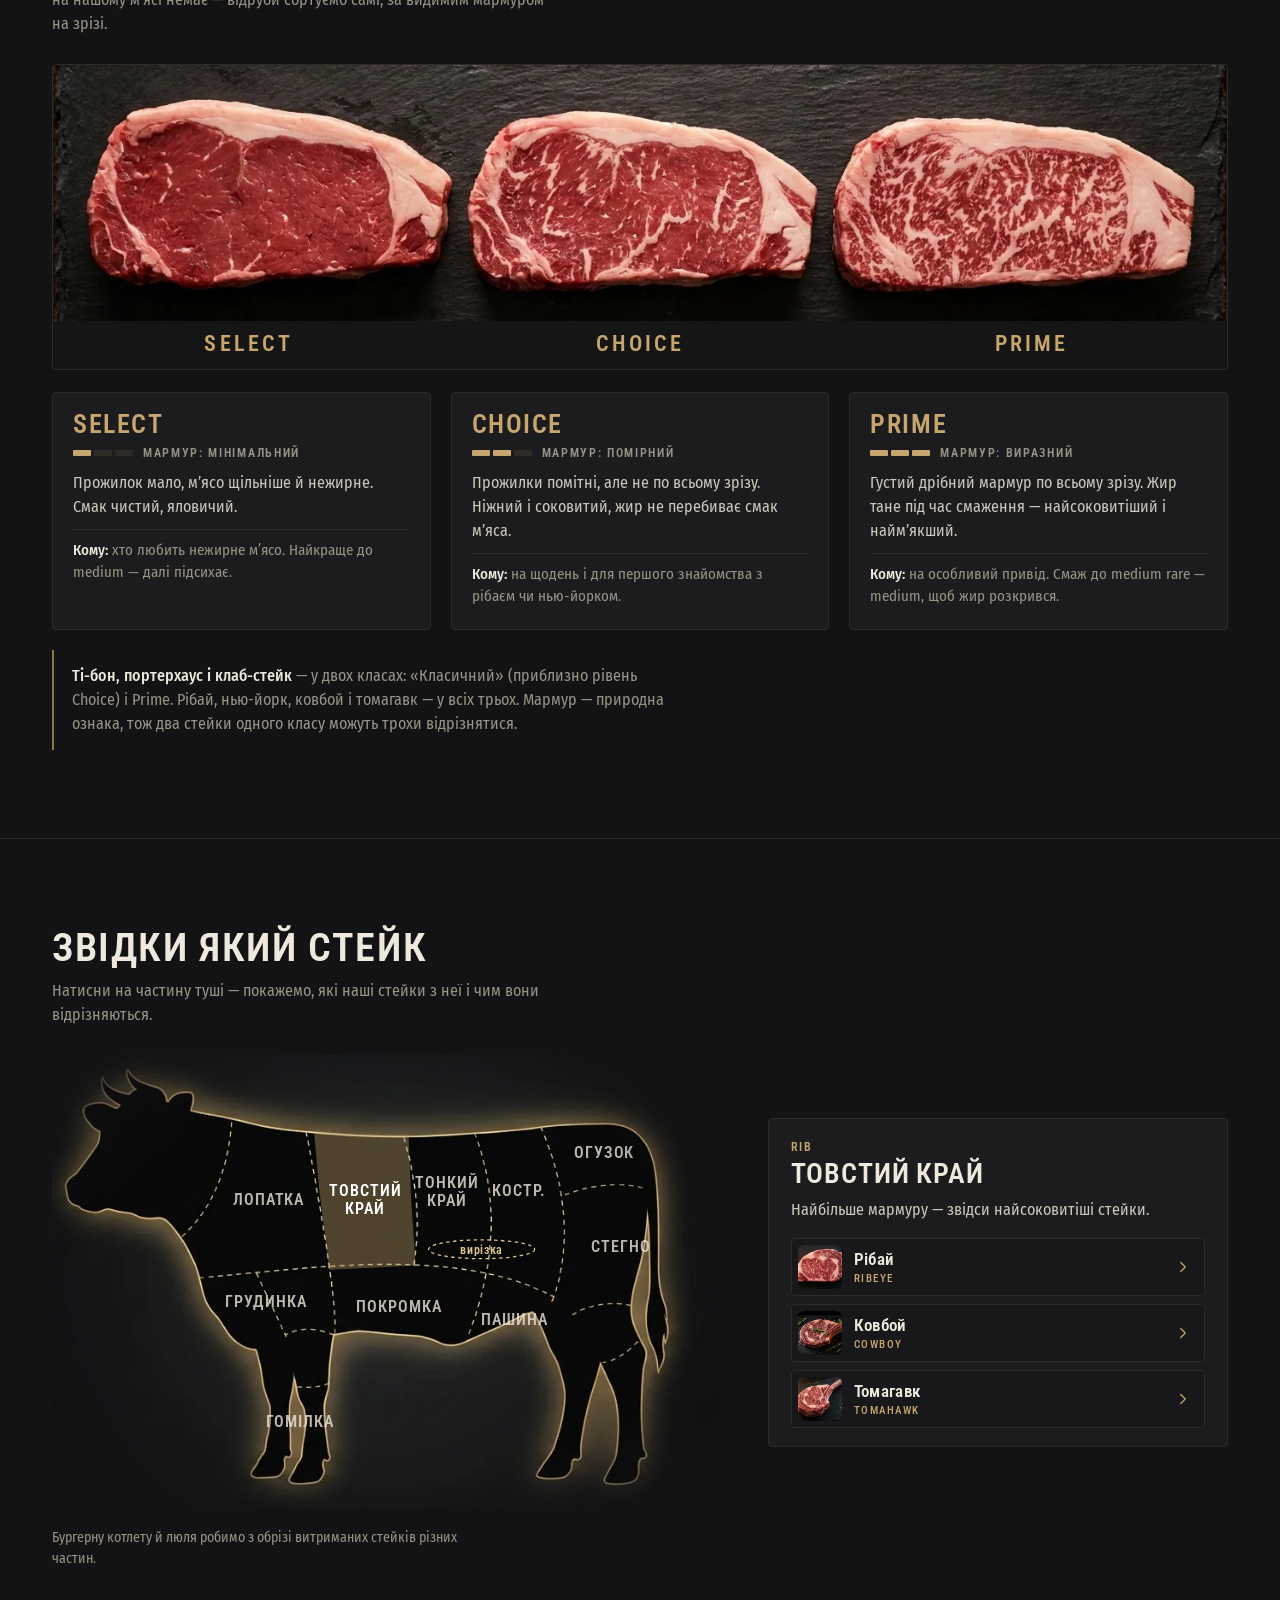
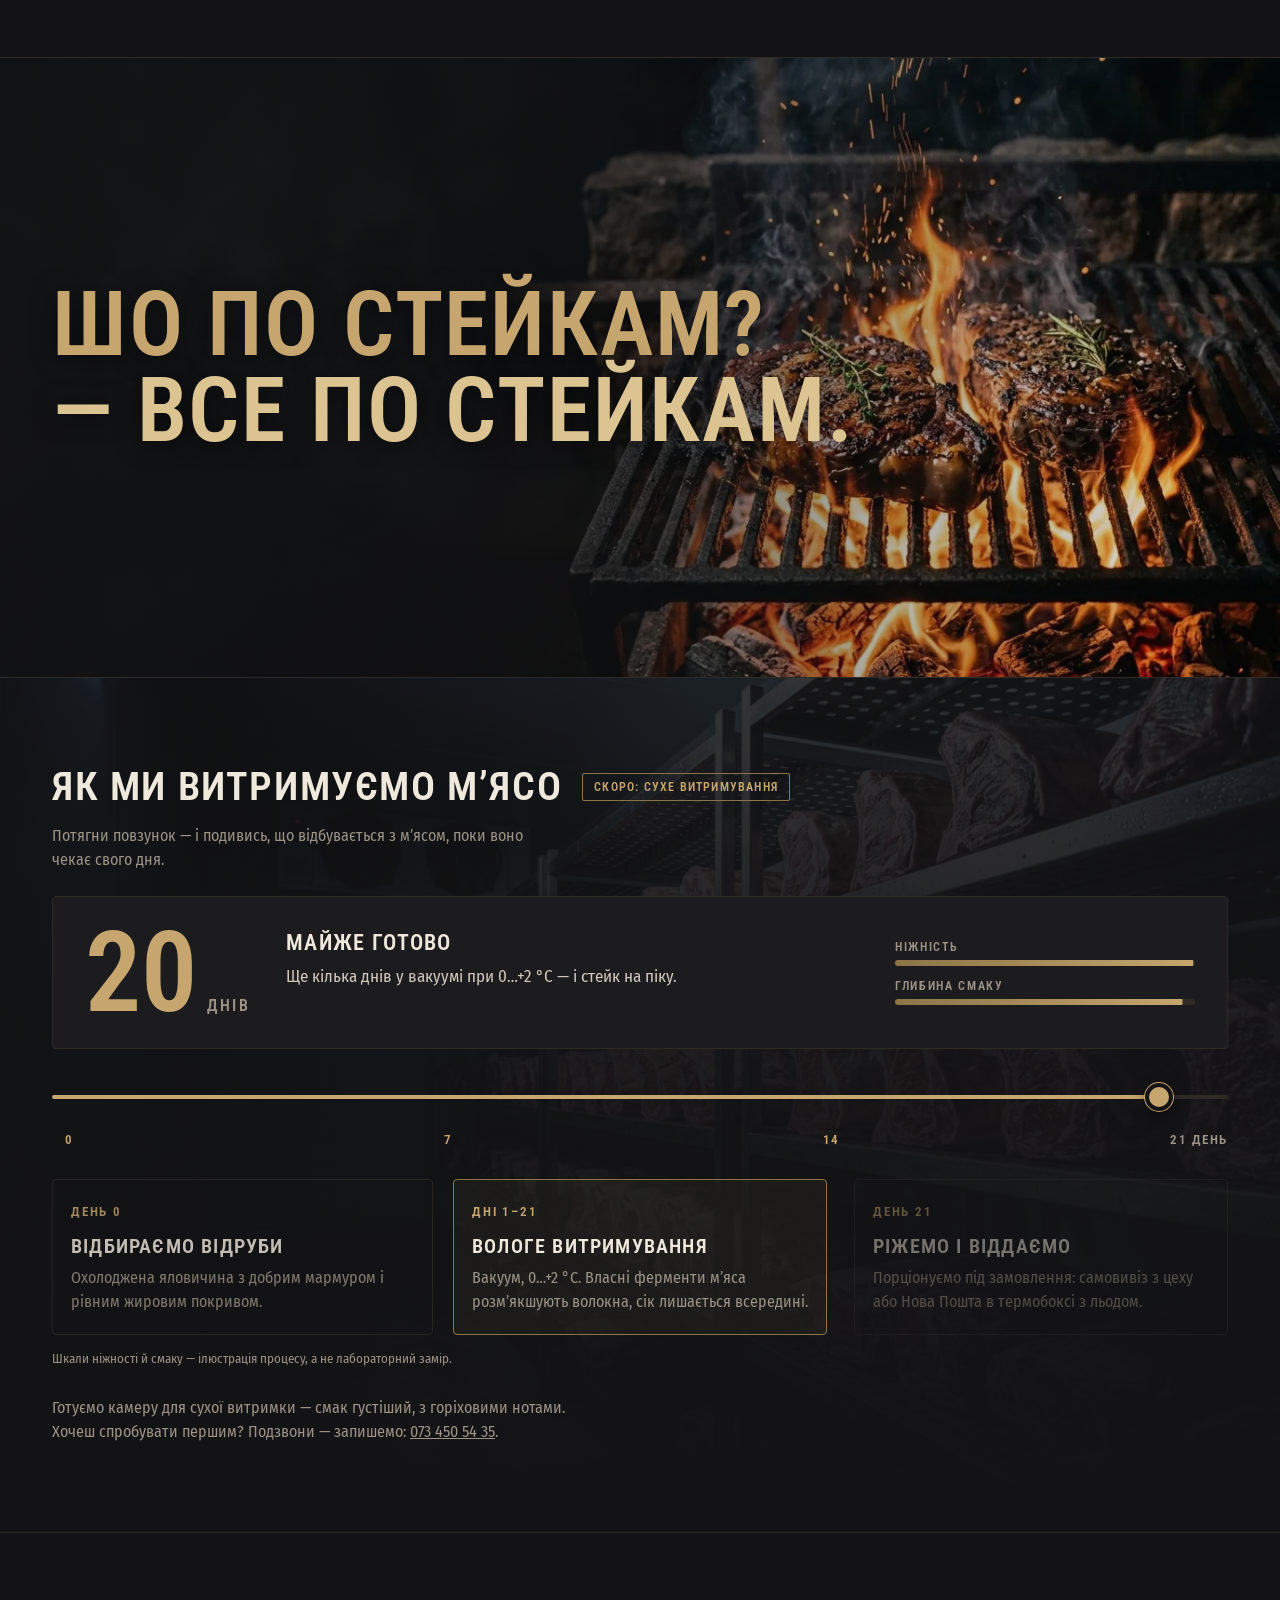
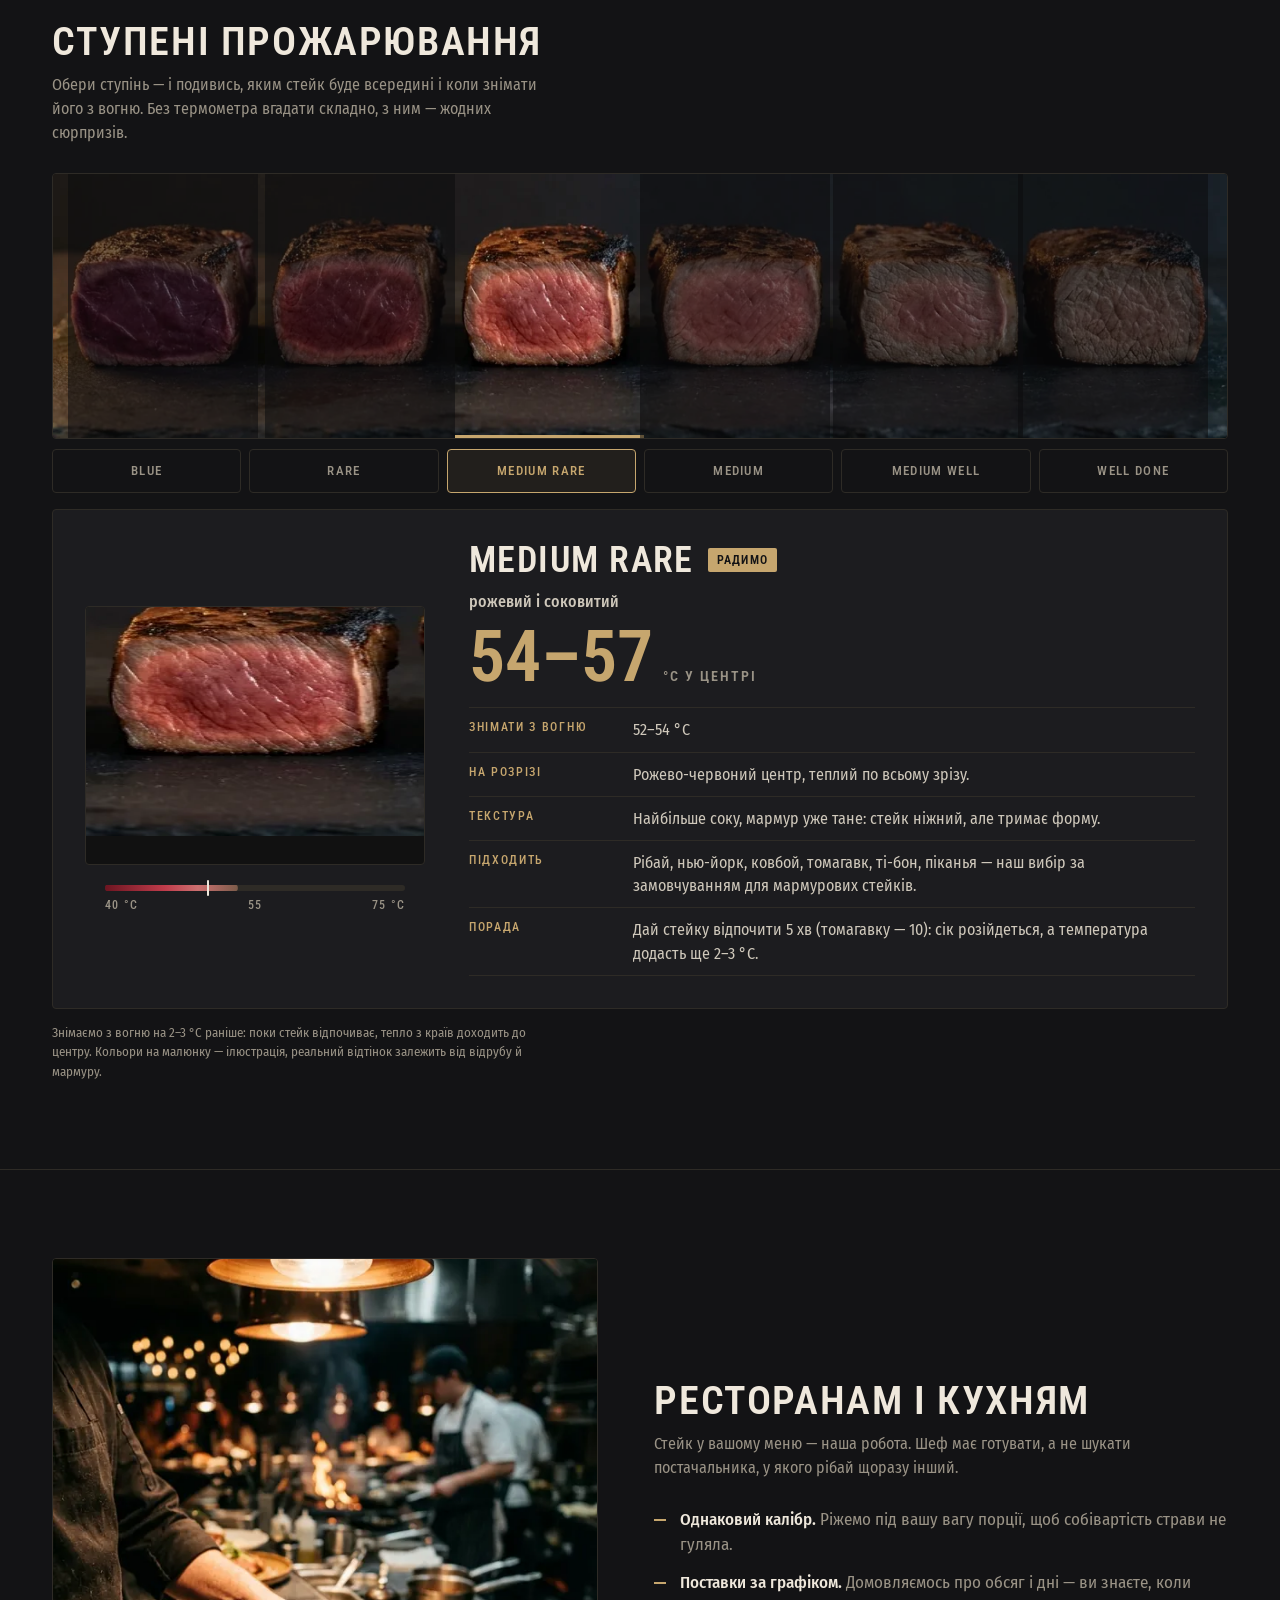
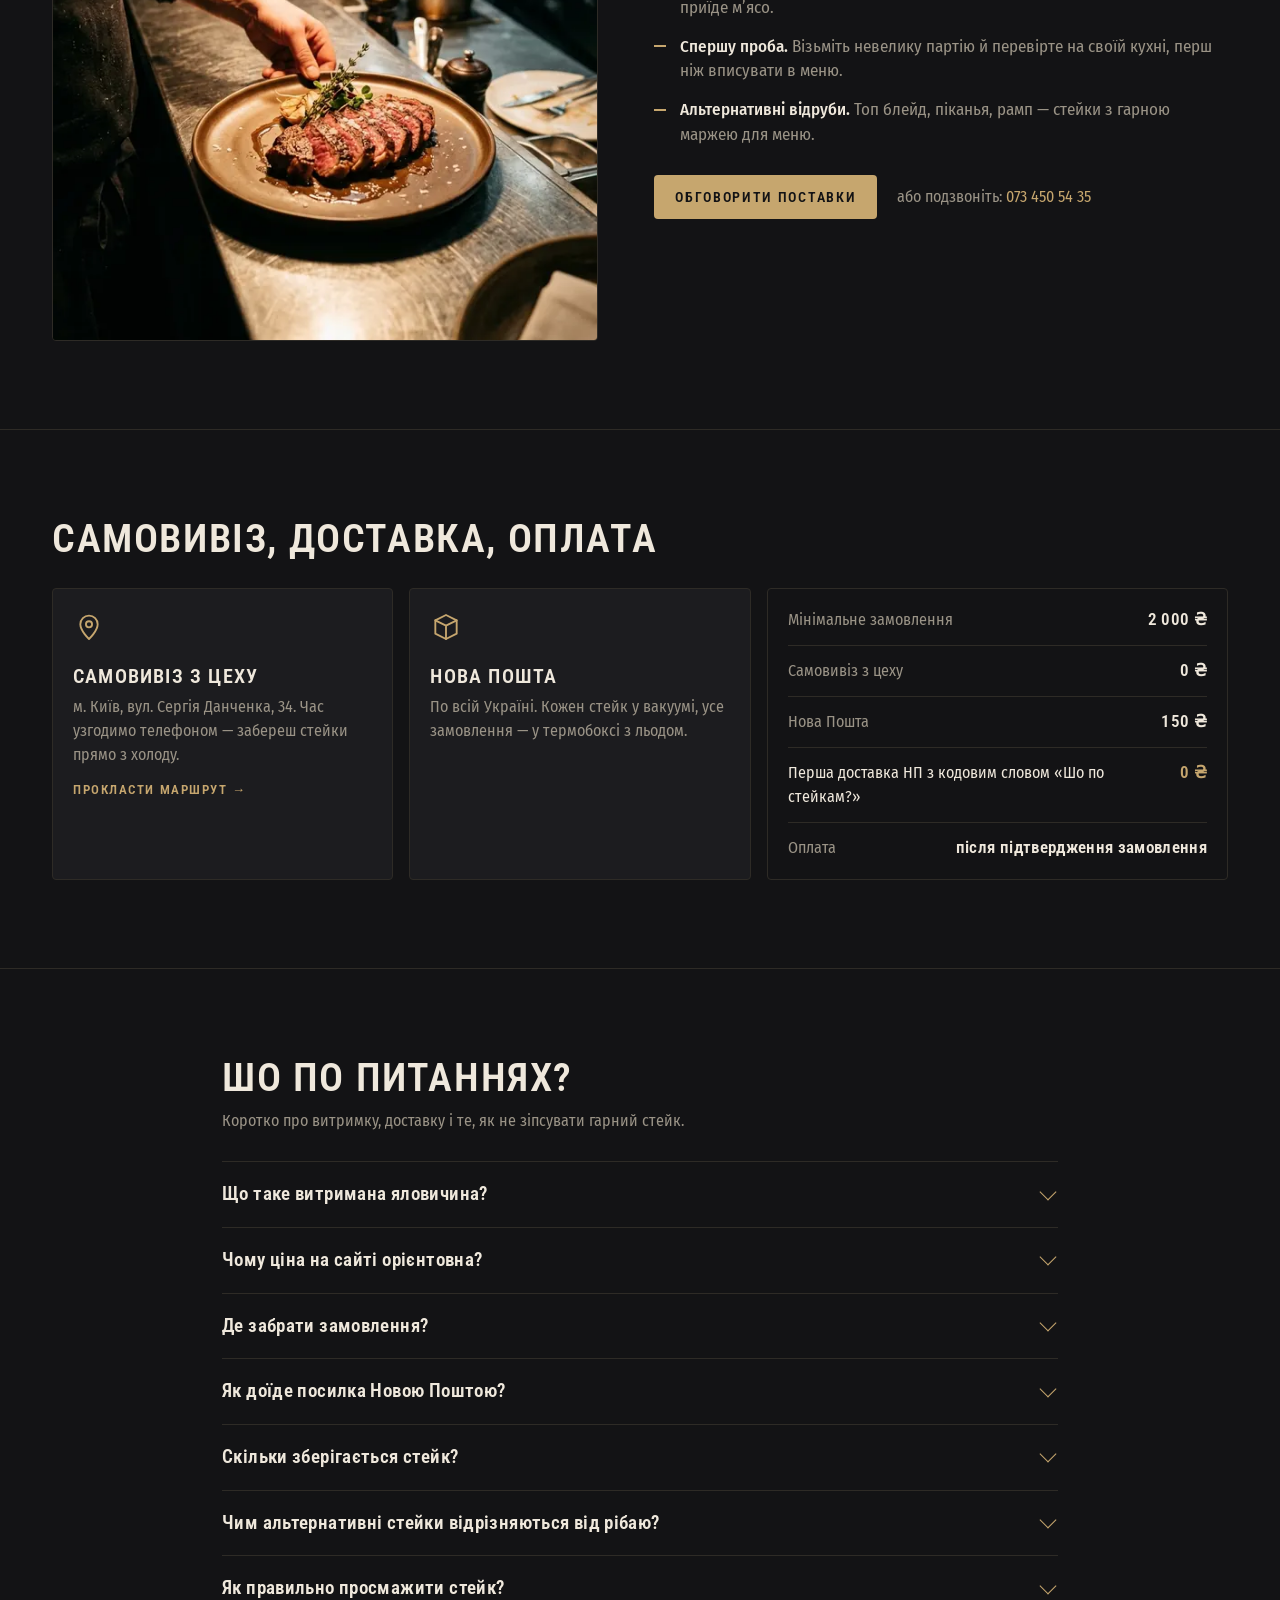
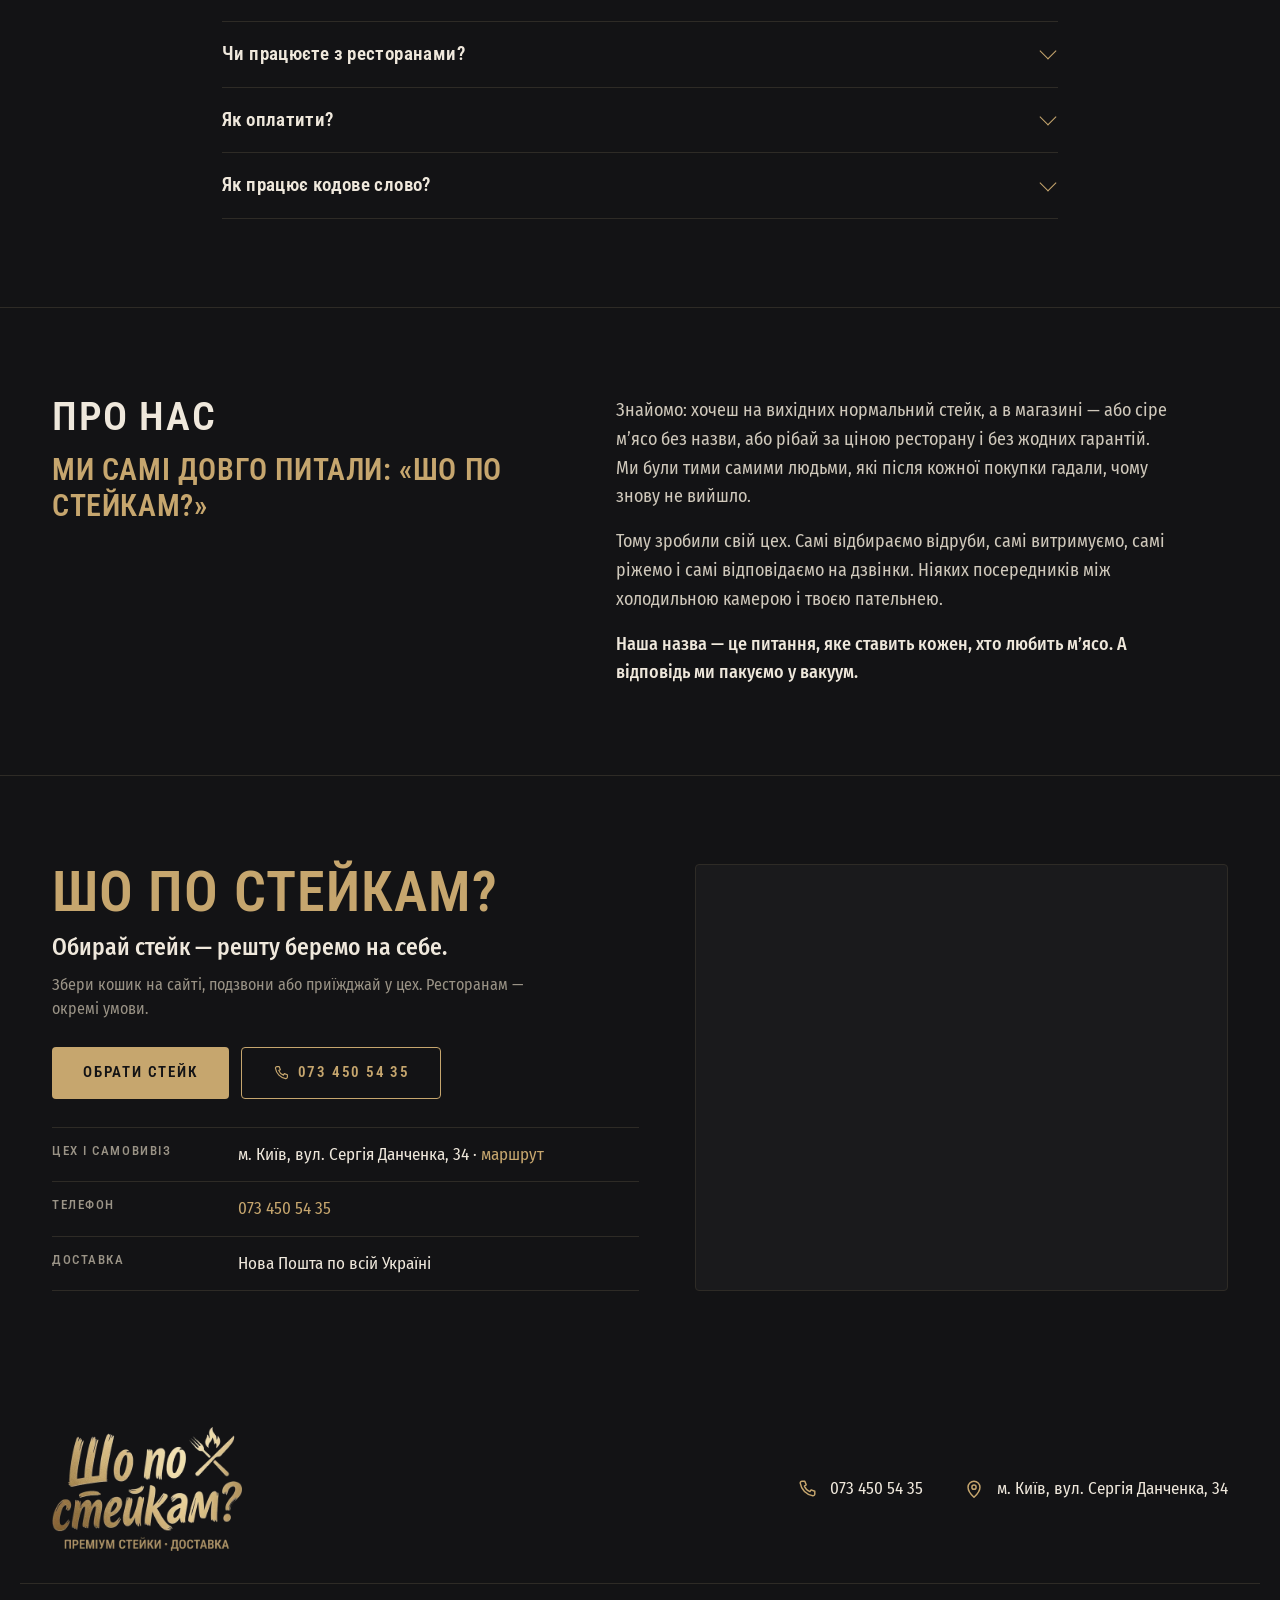
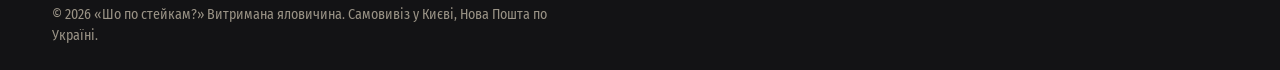
==== commit 06a5e075: "Прожарювання: фото шести зрізів замість намальованого стейка Co-Authored-By: Claude Opus 5.5 <norepl" ====
--- a/index.html
+++ b/index.html
@@ -321,6 +321,15 @@
           <p class="section__lead">Обери ступінь — і подивись, яким стейк буде всередині і коли знімати його з вогню. Без термометра вгадати складно, з ним — жодних сюрпризів.</p>
         </div>
         <div class="roast" data-roast>
+          <div class="roast__strip" aria-hidden="true">
+            <img src="images/doneness.webp" srcset="images/doneness-800.webp 800w, images/doneness.webp 1336w" sizes="(min-width: 1240px) 1176px, 100vw" alt="" width="1336" height="300" loading="lazy" decoding="async">
+            <button type="button" tabindex="-1" class="roast__slice" data-roast-go="blue" style="left:1.27%;width:16.17%"></button>
+            <button type="button" tabindex="-1" class="roast__slice" data-roast-go="rare" style="left:18.04%;width:16.17%"></button>
+            <button type="button" tabindex="-1" class="roast__slice" data-roast-go="medium-rare" style="left:34.21%;width:16.17%"></button>
+            <button type="button" tabindex="-1" class="roast__slice" data-roast-go="medium" style="left:50.00%;width:16.17%"></button>
+            <button type="button" tabindex="-1" class="roast__slice" data-roast-go="medium-well" style="left:66.47%;width:16.17%"></button>
+            <button type="button" tabindex="-1" class="roast__slice" data-roast-go="well-done" style="left:82.19%;width:16.17%"></button>
+          </div>
           <div class="roast__levels" role="group" aria-label="Ступінь прожарювання">
             <button class="roast__btn" type="button" data-roast-go="blue" aria-pressed="false">Blue</button>
             <button class="roast__btn" type="button" data-roast-go="rare" aria-pressed="false">Rare</button>
@@ -331,7 +340,7 @@
           </div>
           <div class="roast__panel">
             <div class="roast__visual" aria-hidden="true">
-              <div class="steakx"><span class="steakx__band"><span class="steakx__core"></span></span></div>
+              <div class="roast__zoom"><img src="images/doneness.webp" alt="" width="1336" height="300" loading="lazy" decoding="async"></div>
               <div class="thermo">
                 <span class="thermo__track"><span class="thermo__fill"></span><span class="thermo__off"></span></span>
                 <span class="thermo__scale"><span>40 °C</span><span>55</span><span>75 °C</span></span>
--- a/css/styles.css
+++ b/css/styles.css
@@ -929,6 +929,21 @@
 .gradecmp figcaption { display: grid; grid-template-columns: repeat(3, 1fr); text-align: center; padding: 12px 0 14px; }
 .gradecmp figcaption span { font: 600 clamp(15px, 2vw, 22px)/1 var(--f-head); letter-spacing: .14em; text-transform: uppercase; color: var(--gold); }
 
+/* великі картки: фото цілком (силует рібаю, кістка томагавка), без обрізання */
+.card--hero .card__media { background: #0f0f10; }
+.card--hero .card__media img { object-fit: contain; }
+@media (min-width: 1024px) { .card--hero .card__media { display: flex; align-items: center; } }
+
+/* прожарка: фото шести зрізів + збільшений обраний */
+.roast__strip { position: relative; margin-bottom: 10px; border-radius: var(--r); overflow: hidden; border: 1px solid var(--line); background: #111; }
+.roast__strip img { display: block; width: 100%; height: auto; }
+.roast__slice { position: absolute; top: 0; bottom: 0; padding: 0; border: 0; background: rgba(12,12,13,.55); cursor: pointer; transition: background-color .3s var(--ease-out), box-shadow .3s var(--ease-out); }
+.roast__slice:hover { background: rgba(12,12,13,.25); }
+.roast__slice[aria-pressed="true"] { background: transparent; box-shadow: inset 0 -3px 0 var(--gold); }
+.roast__zoom { position: relative; width: 100%; aspect-ratio: 230 / 175; border-radius: var(--r); overflow: hidden; background: #111; border: 1px solid var(--line); }
+.roast__zoom img { position: absolute; max-width: none; width: calc(1336 / 230 * 100%); top: -28%; left: calc((var(--cx, 565) - 115) / 230 * -100%); transition: left .5s var(--ease-out); }
+@media (prefers-reduced-motion: reduce) { .roast__zoom img { transition: none; } }
+
 /* ---------- зерно і поява ---------- */
 body::after {
   content: ''; position: fixed; inset: 0; z-index: 90; pointer-events: none; opacity: .07;
